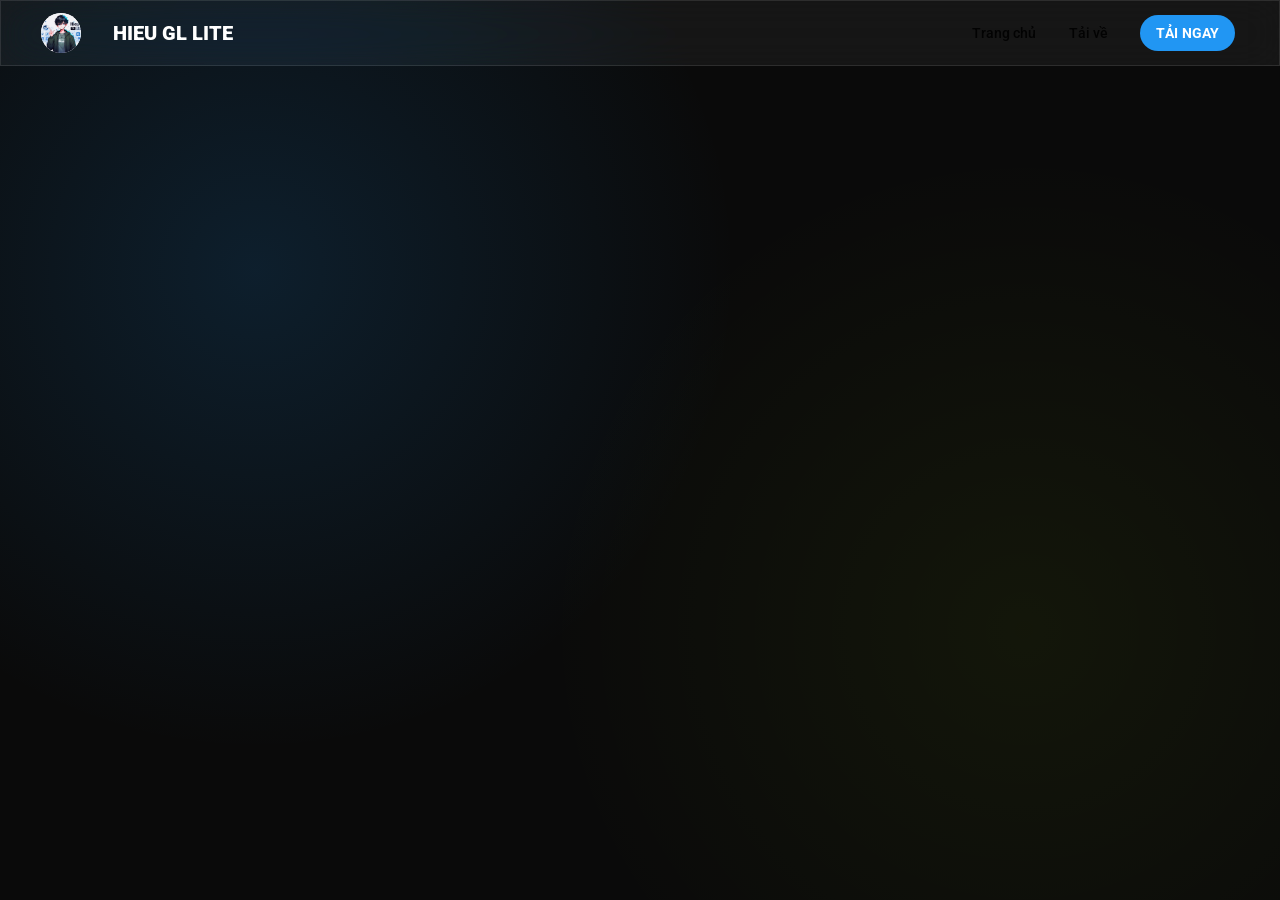
==== index.html @ 12e53d71 "1" ====
<!DOCTYPE html>
<html lang="en">
  <head>
    <link rel="preload" as="font" type="font/ttf" href="/assets/materialdesignicons-webfont-B7mPwVP_.ttf" crossorigin="anonymous">
    <link rel="preload" as="font" type="font/eot" href="/assets/materialdesignicons-webfont-CSr8KVlo.eot" crossorigin="anonymous">
    <link rel="preload" as="font" type="font/woff2" href="/assets/materialdesignicons-webfont-Dp5v-WZN.woff2" crossorigin="anonymous">
    <link rel="preload" as="font" type="font/woff" href="/assets/materialdesignicons-webfont-PXm3-2wK.woff" crossorigin="anonymous">
    <link rel="preload" as="font" type="font/woff2" href="/assets/roboto-cyrillic-100-italic-CNP2SmvR.woff2" crossorigin="anonymous">
    <link rel="preload" as="font" type="font/woff" href="/assets/roboto-cyrillic-100-italic-GfU4zM_J.woff" crossorigin="anonymous">
    <link rel="preload" as="font" type="font/woff2" href="/assets/roboto-cyrillic-100-normal-D_oR061d.woff2" crossorigin="anonymous">
    <link rel="preload" as="font" type="font/woff" href="/assets/roboto-cyrillic-100-normal-w5umKD67.woff" crossorigin="anonymous">
    <link rel="preload" as="font" type="font/woff2" href="/assets/roboto-cyrillic-300-italic-Bbg0zipm.woff2" crossorigin="anonymous">
    <link rel="preload" as="font" type="font/woff" href="/assets/roboto-cyrillic-300-italic-BfviqnaP.woff" crossorigin="anonymous">
    <link rel="preload" as="font" type="font/woff" href="/assets/roboto-cyrillic-300-normal-DEFNdjk5.woff" crossorigin="anonymous">
    <link rel="preload" as="font" type="font/woff2" href="/assets/roboto-cyrillic-300-normal-DzUz0kzv.woff2" crossorigin="anonymous">
    <link rel="preload" as="font" type="font/woff" href="/assets/roboto-cyrillic-400-italic-BSQCxleC.woff" crossorigin="anonymous">
    <link rel="preload" as="font" type="font/woff2" href="/assets/roboto-cyrillic-400-italic-CqC_ywG3.woff2" crossorigin="anonymous">
    <link rel="preload" as="font" type="font/woff" href="/assets/roboto-cyrillic-400-normal-Bjg-1-sg.woff" crossorigin="anonymous">
    <link rel="preload" as="font" type="font/woff2" href="/assets/roboto-cyrillic-400-normal-CBPI_iaY.woff2" crossorigin="anonymous">
    <link rel="preload" as="font" type="font/woff2" href="/assets/roboto-cyrillic-500-italic-CFOZTHyM.woff2" crossorigin="anonymous">
    <link rel="preload" as="font" type="font/woff" href="/assets/roboto-cyrillic-500-italic-UnqpRRY_.woff" crossorigin="anonymous">
    <link rel="preload" as="font" type="font/woff" href="/assets/roboto-cyrillic-500-normal-CBKMylY4.woff" crossorigin="anonymous">
    <link rel="preload" as="font" type="font/woff2" href="/assets/roboto-cyrillic-500-normal-CLao9AfR.woff2" crossorigin="anonymous">
    <link rel="preload" as="font" type="font/woff2" href="/assets/roboto-cyrillic-700-italic-DhNJyfCT.woff2" crossorigin="anonymous">
    <link rel="preload" as="font" type="font/woff" href="/assets/roboto-cyrillic-700-italic-K45OuYTL.woff" crossorigin="anonymous">
    <link rel="preload" as="font" type="font/woff2" href="/assets/roboto-cyrillic-700-normal-C2o7G-SM.woff2" crossorigin="anonymous">
    <link rel="preload" as="font" type="font/woff" href="/assets/roboto-cyrillic-700-normal-DhZFXDSN.woff" crossorigin="anonymous">
    <link rel="preload" as="font" type="font/woff2" href="/assets/roboto-cyrillic-900-italic-CW7hKEUp.woff2" crossorigin="anonymous">
    <link rel="preload" as="font" type="font/woff" href="/assets/roboto-cyrillic-900-italic-Dw8LBt_T.woff" crossorigin="anonymous">
    <link rel="preload" as="font" type="font/woff" href="/assets/roboto-cyrillic-900-normal-B-XH5ueX.woff" crossorigin="anonymous">
    <link rel="preload" as="font" type="font/woff2" href="/assets/roboto-cyrillic-900-normal-BVOxCBIE.woff2" crossorigin="anonymous">
    <link rel="preload" as="font" type="font/woff" href="/assets/roboto-cyrillic-ext-100-italic-CHVV4rI0.woff" crossorigin="anonymous">
    <link rel="preload" as="font" type="font/woff2" href="/assets/roboto-cyrillic-ext-100-italic-Drj7gMwC.woff2" crossorigin="anonymous">
    <link rel="preload" as="font" type="font/woff" href="/assets/roboto-cyrillic-ext-100-normal-mbO7vZh1.woff" crossorigin="anonymous">
    <link rel="preload" as="font" type="font/woff2" href="/assets/roboto-cyrillic-ext-100-normal-uxSc4Dbo.woff2" crossorigin="anonymous">
    <link rel="preload" as="font" type="font/woff2" href="/assets/roboto-cyrillic-ext-300-italic-D2iEI_X7.woff2" crossorigin="anonymous">
    <link rel="preload" as="font" type="font/woff" href="/assets/roboto-cyrillic-ext-300-italic-OnrzXwVD.woff" crossorigin="anonymous">
    <link rel="preload" as="font" type="font/woff" href="/assets/roboto-cyrillic-ext-300-normal-D7ank4TF.woff" crossorigin="anonymous">
    <link rel="preload" as="font" type="font/woff2" href="/assets/roboto-cyrillic-ext-300-normal-DIxttMbC.woff2" crossorigin="anonymous">
    <link rel="preload" as="font" type="font/woff2" href="/assets/roboto-cyrillic-ext-400-italic-4ESj9BbU.woff2" crossorigin="anonymous">
    <link rel="preload" as="font" type="font/woff" href="/assets/roboto-cyrillic-ext-400-italic-MZ-G6OiW.woff" crossorigin="anonymous">
    <link rel="preload" as="font" type="font/woff" href="/assets/roboto-cyrillic-ext-400-normal-CaK1767H.woff" crossorigin="anonymous">
    <link rel="preload" as="font" type="font/woff2" href="/assets/roboto-cyrillic-ext-400-normal-qHufge6k.woff2" crossorigin="anonymous">
    <link rel="preload" as="font" type="font/woff2" href="/assets/roboto-cyrillic-ext-500-italic-C-yqETei.woff2" crossorigin="anonymous">
    <link rel="preload" as="font" type="font/woff" href="/assets/roboto-cyrillic-ext-500-italic-ExZ7-vA1.woff" crossorigin="anonymous">
    <link rel="preload" as="font" type="font/woff2" href="/assets/roboto-cyrillic-ext-500-normal-BWC_xYeb.woff2" crossorigin="anonymous">
    <link rel="preload" as="font" type="font/woff" href="/assets/roboto-cyrillic-ext-500-normal-DqF2hftb.woff" crossorigin="anonymous">
    <link rel="preload" as="font" type="font/woff2" href="/assets/roboto-cyrillic-ext-700-italic-BPGsVrTY.woff2" crossorigin="anonymous">
    <link rel="preload" as="font" type="font/woff" href="/assets/roboto-cyrillic-ext-700-italic-DEF-7i1Y.woff" crossorigin="anonymous">
    <link rel="preload" as="font" type="font/woff" href="/assets/roboto-cyrillic-ext-700-normal-CI7FH63F.woff" crossorigin="anonymous">
    <link rel="preload" as="font" type="font/woff2" href="/assets/roboto-cyrillic-ext-700-normal-DmFxo5wj.woff2" crossorigin="anonymous">
    <link rel="preload" as="font" type="font/woff" href="/assets/roboto-cyrillic-ext-900-italic-CSUk7NP9.woff" crossorigin="anonymous">
    <link rel="preload" as="font" type="font/woff2" href="/assets/roboto-cyrillic-ext-900-italic-acKlpJv6.woff2" crossorigin="anonymous">
    <link rel="preload" as="font" type="font/woff" href="/assets/roboto-cyrillic-ext-900-normal-Dy18Zgm9.woff" crossorigin="anonymous">
    <link rel="preload" as="font" type="font/woff2" href="/assets/roboto-cyrillic-ext-900-normal-IZ2B0aiV.woff2" crossorigin="anonymous">
    <link rel="preload" as="font" type="font/woff2" href="/assets/roboto-greek-100-italic-BByoHCxw.woff2" crossorigin="anonymous">
    <link rel="preload" as="font" type="font/woff" href="/assets/roboto-greek-100-italic-Cy3jdfDA.woff" crossorigin="anonymous">
    <link rel="preload" as="font" type="font/woff2" href="/assets/roboto-greek-100-normal-DgpMWfbq.woff2" crossorigin="anonymous">
    <link rel="preload" as="font" type="font/woff" href="/assets/roboto-greek-100-normal-ZuTz319d.woff" crossorigin="anonymous">
    <link rel="preload" as="font" type="font/woff" href="/assets/roboto-greek-300-italic-BlmQgaZh.woff" crossorigin="anonymous">
    <link rel="preload" as="font" type="font/woff2" href="/assets/roboto-greek-300-italic-CznjWsFz.woff2" crossorigin="anonymous">
    <link rel="preload" as="font" type="font/woff" href="/assets/roboto-greek-300-normal-C_Dgaih9.woff" crossorigin="anonymous">
    <link rel="preload" as="font" type="font/woff2" href="/assets/roboto-greek-300-normal-DJEM9B4Z.woff2" crossorigin="anonymous">
    <link rel="preload" as="font" type="font/woff" href="/assets/roboto-greek-400-italic-BUWCAFe1.woff" crossorigin="anonymous">
    <link rel="preload" as="font" type="font/woff2" href="/assets/roboto-greek-400-italic-DnTUMkdF.woff2" crossorigin="anonymous">
    <link rel="preload" as="font" type="font/woff" href="/assets/roboto-greek-400-normal-Bb5mj_fZ.woff" crossorigin="anonymous">
    <link rel="preload" as="font" type="font/woff2" href="/assets/roboto-greek-400-normal-ai2Z1K3C.woff2" crossorigin="anonymous">
    <link rel="preload" as="font" type="font/woff2" href="/assets/roboto-greek-500-italic-Dqz20l7v.woff2" crossorigin="anonymous">
    <link rel="preload" as="font" type="font/woff" href="/assets/roboto-greek-500-italic-xdwGU0k_.woff" crossorigin="anonymous">
    <link rel="preload" as="font" type="font/woff2" href="/assets/roboto-greek-500-normal-C9AnhcmC.woff2" crossorigin="anonymous">
    <link rel="preload" as="font" type="font/woff" href="/assets/roboto-greek-500-normal-oCqhoyfc.woff" crossorigin="anonymous">
    <link rel="preload" as="font" type="font/woff2" href="/assets/roboto-greek-700-italic-DawR0hnC.woff2" crossorigin="anonymous">
    <link rel="preload" as="font" type="font/woff" href="/assets/roboto-greek-700-italic-P6YHZuSy.woff" crossorigin="anonymous">
    <link rel="preload" as="font" type="font/woff2" href="/assets/roboto-greek-700-normal-0aHWxGLu.woff2" crossorigin="anonymous">
    <link rel="preload" as="font" type="font/woff" href="/assets/roboto-greek-700-normal-DjRqqLBV.woff" crossorigin="anonymous">
    <link rel="preload" as="font" type="font/woff" href="/assets/roboto-greek-900-italic-B7xCHAj9.woff" crossorigin="anonymous">
    <link rel="preload" as="font" type="font/woff2" href="/assets/roboto-greek-900-italic-DvS3zuic.woff2" crossorigin="anonymous">
    <link rel="preload" as="font" type="font/woff2" href="/assets/roboto-greek-900-normal-B5AAzeOC.woff2" crossorigin="anonymous">
    <link rel="preload" as="font" type="font/woff" href="/assets/roboto-greek-900-normal-DWdVoZCP.woff" crossorigin="anonymous">
    <link rel="preload" as="font" type="font/woff2" href="/assets/roboto-latin-100-italic-CMH2tK0H.woff2" crossorigin="anonymous">
    <link rel="preload" as="font" type="font/woff" href="/assets/roboto-latin-100-italic-DZWoXrp_.woff" crossorigin="anonymous">
    <link rel="preload" as="font" type="font/woff" href="/assets/roboto-latin-100-normal-CGMktwvD.woff" crossorigin="anonymous">
    <link rel="preload" as="font" type="font/woff2" href="/assets/roboto-latin-100-normal-vTzS_GaG.woff2" crossorigin="anonymous">
    <link rel="preload" as="font" type="font/woff" href="/assets/roboto-latin-300-italic-B5i8yzYq.woff" crossorigin="anonymous">
    <link rel="preload" as="font" type="font/woff2" href="/assets/roboto-latin-300-italic-zCpkrxSM.woff2" crossorigin="anonymous">
    <link rel="preload" as="font" type="font/woff" href="/assets/roboto-latin-300-normal-BARJ-h6h.woff" crossorigin="anonymous">
    <link rel="preload" as="font" type="font/woff2" href="/assets/roboto-latin-300-normal-CCzlftfr.woff2" crossorigin="anonymous">
    <link rel="preload" as="font" type="font/woff" href="/assets/roboto-latin-400-italic-C2a9rKC1.woff" crossorigin="anonymous">
    <link rel="preload" as="font" type="font/woff2" href="/assets/roboto-latin-400-italic-CSuqwwKr.woff2" crossorigin="anonymous">
    <link rel="preload" as="font" type="font/woff2" href="/assets/roboto-latin-400-normal-BqEyEoaF.woff2" crossorigin="anonymous">
    <link rel="preload" as="font" type="font/woff" href="/assets/roboto-latin-400-normal-DyYNIH4P.woff" crossorigin="anonymous">
    <link rel="preload" as="font" type="font/woff" href="/assets/roboto-latin-500-italic-Bzx6Emny.woff" crossorigin="anonymous">
    <link rel="preload" as="font" type="font/woff2" href="/assets/roboto-latin-500-italic-DOe3GFcv.woff2" crossorigin="anonymous">
    <link rel="preload" as="font" type="font/woff2" href="/assets/roboto-latin-500-normal-7RbcRiD8.woff2" crossorigin="anonymous">
    <link rel="preload" as="font" type="font/woff" href="/assets/roboto-latin-500-normal-DQZyH_nt.woff" crossorigin="anonymous">
    <link rel="preload" as="font" type="font/woff" href="/assets/roboto-latin-700-italic-CC4lh_E9.woff" crossorigin="anonymous">
    <link rel="preload" as="font" type="font/woff2" href="/assets/roboto-latin-700-italic-Cb9agdGy.woff2" crossorigin="anonymous">
    <link rel="preload" as="font" type="font/woff2" href="/assets/roboto-latin-700-normal-BZpUvMxY.woff2" crossorigin="anonymous">
    <link rel="preload" as="font" type="font/woff" href="/assets/roboto-latin-700-normal-DLgJJpmK.woff" crossorigin="anonymous">
    <link rel="preload" as="font" type="font/woff2" href="/assets/roboto-latin-900-italic-BENCS7Df.woff2" crossorigin="anonymous">
    <link rel="preload" as="font" type="font/woff" href="/assets/roboto-latin-900-italic-DNjw4RGV.woff" crossorigin="anonymous">
    <link rel="preload" as="font" type="font/woff" href="/assets/roboto-latin-900-normal-F72S18P8.woff" crossorigin="anonymous">
    <link rel="preload" as="font" type="font/woff2" href="/assets/roboto-latin-900-normal-lk0O8k6m.woff2" crossorigin="anonymous">
    <link rel="preload" as="font" type="font/woff" href="/assets/roboto-latin-ext-100-italic-BzoOrAFP.woff" crossorigin="anonymous">
    <link rel="preload" as="font" type="font/woff2" href="/assets/roboto-latin-ext-100-italic-CprbSwJf.woff2" crossorigin="anonymous">
    <link rel="preload" as="font" type="font/woff2" href="/assets/roboto-latin-ext-100-normal-Bue4UH9m.woff2" crossorigin="anonymous">
    <link rel="preload" as="font" type="font/woff" href="/assets/roboto-latin-ext-100-normal-CRE1JcN2.woff" crossorigin="anonymous">
    <link rel="preload" as="font" type="font/woff" href="/assets/roboto-latin-ext-300-italic-BaJRnD9g.woff" crossorigin="anonymous">
    <link rel="preload" as="font" type="font/woff2" href="/assets/roboto-latin-ext-300-italic-Bavh33sq.woff2" crossorigin="anonymous">
    <link rel="preload" as="font" type="font/woff2" href="/assets/roboto-latin-ext-300-normal-B90pq-BC.woff2" crossorigin="anonymous">
    <link rel="preload" as="font" type="font/woff" href="/assets/roboto-latin-ext-300-normal-CTCCHkZF.woff" crossorigin="anonymous">
    <link rel="preload" as="font" type="font/woff2" href="/assets/roboto-latin-ext-400-italic-BilqUbDw.woff2" crossorigin="anonymous">
    <link rel="preload" as="font" type="font/woff" href="/assets/roboto-latin-ext-400-italic-g8iNtijM.woff" crossorigin="anonymous">
    <link rel="preload" as="font" type="font/woff2" href="/assets/roboto-latin-ext-400-normal-C3tdtHj3.woff2" crossorigin="anonymous">
    <link rel="preload" as="font" type="font/woff" href="/assets/roboto-latin-ext-400-normal-scX0fKtV.woff" crossorigin="anonymous">
    <link rel="preload" as="font" type="font/woff2" href="/assets/roboto-latin-ext-500-italic-B5teBpxj.woff2" crossorigin="anonymous">
    <link rel="preload" as="font" type="font/woff" href="/assets/roboto-latin-ext-500-italic-BlZHPPdA.woff" crossorigin="anonymous">
    <link rel="preload" as="font" type="font/woff" href="/assets/roboto-latin-ext-500-normal-Cyc0AKLz.woff" crossorigin="anonymous">
    <link rel="preload" as="font" type="font/woff2" href="/assets/roboto-latin-ext-500-normal-pMCM9Ixg.woff2" crossorigin="anonymous">
    <link rel="preload" as="font" type="font/woff" href="/assets/roboto-latin-ext-700-italic-C8tIie4u.woff" crossorigin="anonymous">
    <link rel="preload" as="font" type="font/woff2" href="/assets/roboto-latin-ext-700-italic-CBdFfgzf.woff2" crossorigin="anonymous">
    <link rel="preload" as="font" type="font/woff" href="/assets/roboto-latin-ext-700-normal-BUhwtWwy.woff" crossorigin="anonymous">
    <link rel="preload" as="font" type="font/woff2" href="/assets/roboto-latin-ext-700-normal-DSBUz0N1.woff2" crossorigin="anonymous">
    <link rel="preload" as="font" type="font/woff" href="/assets/roboto-latin-ext-900-italic-CFogYjYt.woff" crossorigin="anonymous">
    <link rel="preload" as="font" type="font/woff2" href="/assets/roboto-latin-ext-900-italic-CgK4zYaI.woff2" crossorigin="anonymous">
    <link rel="preload" as="font" type="font/woff2" href="/assets/roboto-latin-ext-900-normal-Bg1HnWxG.woff2" crossorigin="anonymous">
    <link rel="preload" as="font" type="font/woff" href="/assets/roboto-latin-ext-900-normal-CUx1IrMY.woff" crossorigin="anonymous">
    <link rel="preload" as="font" type="font/woff" href="/assets/roboto-math-100-italic-B4vNMY8j.woff" crossorigin="anonymous">
    <link rel="preload" as="font" type="font/woff2" href="/assets/roboto-math-100-italic-C4gy5Bp3.woff2" crossorigin="anonymous">
    <link rel="preload" as="font" type="font/woff2" href="/assets/roboto-math-100-normal-3u4f34A3.woff2" crossorigin="anonymous">
    <link rel="preload" as="font" type="font/woff" href="/assets/roboto-math-100-normal-DzbsQ8e_.woff" crossorigin="anonymous">
    <link rel="preload" as="font" type="font/woff" href="/assets/roboto-math-300-italic-CIRUIJB7.woff" crossorigin="anonymous">
    <link rel="preload" as="font" type="font/woff2" href="/assets/roboto-math-300-italic-XxAa5nOs.woff2" crossorigin="anonymous">
    <link rel="preload" as="font" type="font/woff2" href="/assets/roboto-math-300-normal-5dF_7mZP.woff2" crossorigin="anonymous">
    <link rel="preload" as="font" type="font/woff" href="/assets/roboto-math-300-normal-Ds0YpBw2.woff" crossorigin="anonymous">
    <link rel="preload" as="font" type="font/woff2" href="/assets/roboto-math-400-italic-BpybG2ZH.woff2" crossorigin="anonymous">
    <link rel="preload" as="font" type="font/woff" href="/assets/roboto-math-400-italic-CXOsqNh0.woff" crossorigin="anonymous">
    <link rel="preload" as="font" type="font/woff2" href="/assets/roboto-math-400-normal-BEFej5gc.woff2" crossorigin="anonymous">
    <link rel="preload" as="font" type="font/woff" href="/assets/roboto-math-400-normal-C9RxBKAh.woff" crossorigin="anonymous">
    <link rel="preload" as="font" type="font/woff2" href="/assets/roboto-math-500-italic-BaDHGWdF.woff2" crossorigin="anonymous">
    <link rel="preload" as="font" type="font/woff" href="/assets/roboto-math-500-italic-Dr-Gj3Mh.woff" crossorigin="anonymous">
    <link rel="preload" as="font" type="font/woff" href="/assets/roboto-math-500-normal-C-7mKPO3.woff" crossorigin="anonymous">
    <link rel="preload" as="font" type="font/woff2" href="/assets/roboto-math-500-normal-C4NU9gLX.woff2" crossorigin="anonymous">
    <link rel="preload" as="font" type="font/woff" href="/assets/roboto-math-700-italic-B5uBDPR4.woff" crossorigin="anonymous">
    <link rel="preload" as="font" type="font/woff2" href="/assets/roboto-math-700-italic-BTlAqkAP.woff2" crossorigin="anonymous">
    <link rel="preload" as="font" type="font/woff2" href="/assets/roboto-math-700-normal-B8YqGHVc.woff2" crossorigin="anonymous">
    <link rel="preload" as="font" type="font/woff" href="/assets/roboto-math-700-normal-DVoD5t2k.woff" crossorigin="anonymous">
    <link rel="preload" as="font" type="font/woff" href="/assets/roboto-math-900-italic-B-PPazk1.woff" crossorigin="anonymous">
    <link rel="preload" as="font" type="font/woff2" href="/assets/roboto-math-900-italic-D-7BUet6.woff2" crossorigin="anonymous">
    <link rel="preload" as="font" type="font/woff2" href="/assets/roboto-math-900-normal-DQ66ivDi.woff2" crossorigin="anonymous">
    <link rel="preload" as="font" type="font/woff" href="/assets/roboto-math-900-normal-Dmeiz_CW.woff" crossorigin="anonymous">
    <link rel="preload" as="font" type="font/woff" href="/assets/roboto-symbols-100-italic-DSe_C1Iy.woff" crossorigin="anonymous">
    <link rel="preload" as="font" type="font/woff2" href="/assets/roboto-symbols-100-italic-DkwGdnY5.woff2" crossorigin="anonymous">
    <link rel="preload" as="font" type="font/woff2" href="/assets/roboto-symbols-100-normal-CjKjWFkd.woff2" crossorigin="anonymous">
    <link rel="preload" as="font" type="font/woff" href="/assets/roboto-symbols-100-normal-CqmTeVyX.woff" crossorigin="anonymous">
    <link rel="preload" as="font" type="font/woff2" href="/assets/roboto-symbols-300-italic-BfpS6Q35.woff2" crossorigin="anonymous">
    <link rel="preload" as="font" type="font/woff" href="/assets/roboto-symbols-300-italic-Dm46KJRd.woff" crossorigin="anonymous">
    <link rel="preload" as="font" type="font/woff" href="/assets/roboto-symbols-300-normal-BCnjhQd_.woff" crossorigin="anonymous">
    <link rel="preload" as="font" type="font/woff2" href="/assets/roboto-symbols-300-normal-DDU7avhj.woff2" crossorigin="anonymous">
    <link rel="preload" as="font" type="font/woff" href="/assets/roboto-symbols-400-italic-CQIwDYNA.woff" crossorigin="anonymous">
    <link rel="preload" as="font" type="font/woff2" href="/assets/roboto-symbols-400-italic-DJOHuWBY.woff2" crossorigin="anonymous">
    <link rel="preload" as="font" type="font/woff2" href="/assets/roboto-symbols-400-normal-CB1Ce4Gk.woff2" crossorigin="anonymous">
    <link rel="preload" as="font" type="font/woff" href="/assets/roboto-symbols-400-normal-DLYbZahX.woff" crossorigin="anonymous">
    <link rel="preload" as="font" type="font/woff2" href="/assets/roboto-symbols-500-italic-BiGHMB5Q.woff2" crossorigin="anonymous">
    <link rel="preload" as="font" type="font/woff" href="/assets/roboto-symbols-500-italic-Dz3aAlfh.woff" crossorigin="anonymous">
    <link rel="preload" as="font" type="font/woff2" href="/assets/roboto-symbols-500-normal-B_CZKVJS.woff2" crossorigin="anonymous">
    <link rel="preload" as="font" type="font/woff" href="/assets/roboto-symbols-500-normal-F7c8nfcH.woff" crossorigin="anonymous">
    <link rel="preload" as="font" type="font/woff2" href="/assets/roboto-symbols-700-italic-Bj79QYOr.woff2" crossorigin="anonymous">
    <link rel="preload" as="font" type="font/woff" href="/assets/roboto-symbols-700-italic-Dm-8FOP3.woff" crossorigin="anonymous">
    <link rel="preload" as="font" type="font/woff2" href="/assets/roboto-symbols-700-normal-BiFDindJ.woff2" crossorigin="anonymous">
    <link rel="preload" as="font" type="font/woff" href="/assets/roboto-symbols-700-normal-BoS6HWkc.woff" crossorigin="anonymous">
    <link rel="preload" as="font" type="font/woff" href="/assets/roboto-symbols-900-italic-BZDs0BY5.woff" crossorigin="anonymous">
    <link rel="preload" as="font" type="font/woff2" href="/assets/roboto-symbols-900-italic-QOKtSfbw.woff2" crossorigin="anonymous">
    <link rel="preload" as="font" type="font/woff2" href="/assets/roboto-symbols-900-normal-1vlkxR2C.woff2" crossorigin="anonymous">
    <link rel="preload" as="font" type="font/woff" href="/assets/roboto-symbols-900-normal-9XmQV1ku.woff" crossorigin="anonymous">
    <link rel="preload" as="font" type="font/woff2" href="/assets/roboto-vietnamese-100-italic-BnSYtt9K.woff2" crossorigin="anonymous">
    <link rel="preload" as="font" type="font/woff" href="/assets/roboto-vietnamese-100-italic-Hu6kAu-e.woff" crossorigin="anonymous">
    <link rel="preload" as="font" type="font/woff" href="/assets/roboto-vietnamese-100-normal-Cc5a3-TP.woff" crossorigin="anonymous">
    <link rel="preload" as="font" type="font/woff2" href="/assets/roboto-vietnamese-100-normal-KgOkQYnu.woff2" crossorigin="anonymous">
    <link rel="preload" as="font" type="font/woff" href="/assets/roboto-vietnamese-300-italic-B9qvi8_k.woff" crossorigin="anonymous">
    <link rel="preload" as="font" type="font/woff2" href="/assets/roboto-vietnamese-300-italic-CtUKlc4H.woff2" crossorigin="anonymous">
    <link rel="preload" as="font" type="font/woff2" href="/assets/roboto-vietnamese-300-normal-BPvXm_f1.woff2" crossorigin="anonymous">
    <link rel="preload" as="font" type="font/woff" href="/assets/roboto-vietnamese-300-normal-INUupD3o.woff" crossorigin="anonymous">
    <link rel="preload" as="font" type="font/woff2" href="/assets/roboto-vietnamese-400-italic-C41J4i52.woff2" crossorigin="anonymous">
    <link rel="preload" as="font" type="font/woff" href="/assets/roboto-vietnamese-400-italic-RF0eew8q.woff" crossorigin="anonymous">
    <link rel="preload" as="font" type="font/woff2" href="/assets/roboto-vietnamese-400-normal-D2PTxGxD.woff2" crossorigin="anonymous">
    <link rel="preload" as="font" type="font/woff" href="/assets/roboto-vietnamese-400-normal-DnpnVwnf.woff" crossorigin="anonymous">
    <link rel="preload" as="font" type="font/woff2" href="/assets/roboto-vietnamese-500-italic-BddoBFd0.woff2" crossorigin="anonymous">
    <link rel="preload" as="font" type="font/woff" href="/assets/roboto-vietnamese-500-italic-CmEfQ1B1.woff" crossorigin="anonymous">
    <link rel="preload" as="font" type="font/woff2" href="/assets/roboto-vietnamese-500-normal-B3ncpOoB.woff2" crossorigin="anonymous">
    <link rel="preload" as="font" type="font/woff" href="/assets/roboto-vietnamese-500-normal-D380IkQ8.woff" crossorigin="anonymous">
    <link rel="preload" as="font" type="font/woff" href="/assets/roboto-vietnamese-700-italic-By4b4cXv.woff" crossorigin="anonymous">
    <link rel="preload" as="font" type="font/woff2" href="/assets/roboto-vietnamese-700-italic-CVc74C74.woff2" crossorigin="anonymous">
    <link rel="preload" as="font" type="font/woff2" href="/assets/roboto-vietnamese-700-normal-BEVeWqJt.woff2" crossorigin="anonymous">
    <link rel="preload" as="font" type="font/woff" href="/assets/roboto-vietnamese-700-normal-DsFyXAL4.woff" crossorigin="anonymous">
    <link rel="preload" as="font" type="font/woff" href="/assets/roboto-vietnamese-900-italic-D0nMCc5h.woff" crossorigin="anonymous">
    <link rel="preload" as="font" type="font/woff2" href="/assets/roboto-vietnamese-900-italic-hVMOC7we.woff2" crossorigin="anonymous">
    <link rel="preload" as="font" type="font/woff" href="/assets/roboto-vietnamese-900-normal-C48YQOjq.woff" crossorigin="anonymous">
    <link rel="preload" as="font" type="font/woff2" href="/assets/roboto-vietnamese-900-normal-D-H2ldSl.woff2" crossorigin="anonymous">

    <meta charset="UTF-8">
    <link rel="icon" href="/favicon.ico">
    <meta name="viewport" content="width=device-width, initial-scale=1.0">
    <title>Welcome to Vuetify 4</title>
    <script type="module" crossorigin src="/assets/index-BGw3coew.js"></script>
    <link rel="modulepreload" crossorigin href="/assets/@vue-DkTGRfHF.js">
    <link rel="modulepreload" crossorigin href="/assets/vue-router-CgX5sbN3.js">
    <link rel="modulepreload" crossorigin href="/assets/vuetify-DmofytPZ.js">
    <link rel="stylesheet" crossorigin href="/assets/vuetify-y1gGaFJm.css">
    <link rel="stylesheet" crossorigin href="/assets/index-C-7-eJ5a.css">
    <link rel="stylesheet" crossorigin href="/assets/@mdi-BZHkQliH.css">
  </head>
  <body>
    <div id="app"></div>
    <script async src="https://pagead2.googlesyndication.com/pagead/js/adsbygoogle.js?client=ca-pub-4605376087231246"
     crossorigin="anonymous"></script>
  </body>
</html>
---- assets/vuetify-y1gGaFJm.css ----
@layer vuetify-components{.v-application{background:rgb(var(--v-theme-background));color:color-mix(in srgb, rgb(var(--v-theme-on-background)) calc(var(--v-high-emphasis-opacity) * 100%), transparent);display:flex}.v-application__wrap{backface-visibility:hidden;flex-direction:column;flex:auto;max-width:100%;min-height:100dvh;display:flex;position:relative}.v-app-bar{display:flex}.v-app-bar.v-toolbar{background:rgb(var(--v-theme-surface));color:color-mix(in srgb, rgb(var(--v-theme-on-surface)) calc(var(--v-high-emphasis-opacity) * 100%), transparent)}.v-app-bar.v-toolbar:not(.v-toolbar--flat){box-shadow:0px 1px 2px 0px rgba(var(--v-shadow-color), var(--v-shadow-key-opacity,.3)), 0px 2px 6px 2px rgba(var(--v-shadow-color), var(--v-shadow-ambient-opacity,.15));--v-elevation-overlay:color-mix(in srgb, var(--v-elevation-overlay-color) 4%, transparent)}.v-app-bar:not(.v-toolbar--absolute){padding-inline-end:var(--v-scrollbar-offset)}.v-toolbar{flex-direction:column;flex:none;justify-content:space-between;align-items:flex-start;width:100%;max-width:100%;transition:height .2s cubic-bezier(.4,0,.2,1),width .2s cubic-bezier(.4,0,.2,1),transform .2s cubic-bezier(.4,0,.2,1),max-width .2s cubic-bezier(.4,0,.2,1),left .2s cubic-bezier(.4,0,.2,1),right .2s cubic-bezier(.4,0,.2,1),top .2s cubic-bezier(.4,0,.2,1),bottom .2s cubic-bezier(.4,0,.2,1),box-shadow .2s cubic-bezier(.4,0,.2,1);display:flex;position:relative}@media (prefers-reduced-motion:reduce){.v-toolbar{transition-property:box-shadow}}.v-toolbar{border-color:rgba(var(--v-border-color), var(--v-border-opacity));border-style:solid;border-width:0}.v-toolbar--border{box-shadow:none;border-width:thin}.v-toolbar{box-shadow:0px 0px 0px 0px rgba(var(--v-shadow-color), var(--v-shadow-key-opacity,.3)), 0px 0px 0px 0px rgba(var(--v-shadow-color), var(--v-shadow-ambient-opacity,.15));--v-elevation-overlay:color-mix(in srgb, var(--v-elevation-overlay-color) 0%, transparent);background:rgb(var(--v-theme-surface-light));color:color-mix(in srgb, rgb(var(--v-theme-on-surface-light)) calc(var(--v-high-emphasis-opacity) * 100%), transparent);border-radius:0}.v-toolbar--absolute{position:absolute}.v-toolbar--collapse{max-width:112px;overflow:hidden}.v-toolbar--collapse-end{margin-inline-start:auto}.v-toolbar--collapse.v-toolbar--collapse-start{border-end-end-radius:24px}.v-toolbar--collapse.v-toolbar--collapse-end{border-end-start-radius:24px}.v-toolbar--collapse .v-toolbar-title{display:none}.v-toolbar--flat{box-shadow:0px 0px 0px 0px rgba(var(--v-shadow-color), var(--v-shadow-key-opacity,.3)), 0px 0px 0px 0px rgba(var(--v-shadow-color), var(--v-shadow-ambient-opacity,.15));--v-elevation-overlay:color-mix(in srgb, var(--v-elevation-overlay-color) 0%, transparent)}.v-toolbar--floating{width:auto;display:inline-flex}.v-toolbar--rounded{border-radius:4px}.v-toolbar__content,.v-toolbar__extension{flex:none;align-items:center;width:100%;transition:inherit;display:flex;position:relative}.v-toolbar__content{overflow:hidden}.v-toolbar__content>.v-btn:first-child{margin-inline-start:4px}.v-toolbar__content>.v-btn:last-child{margin-inline-end:4px}.v-toolbar__content>.v-toolbar-title{margin-inline-start:20px}.v-toolbar--density-prominent .v-toolbar__content{align-items:flex-start}.v-toolbar__image{opacity:var(--v-toolbar-image-opacity,1);width:100%;height:100%;transition-property:opacity;display:flex;position:absolute;top:0;left:0}.v-toolbar__prepend,.v-toolbar__append{align-self:stretch;align-items:center;display:flex}.v-toolbar__prepend{margin-inline:4px auto}.v-toolbar__append{margin-inline:auto 4px}.v-toolbar-title{letter-spacing:0;text-transform:none;flex:1;min-width:0;font-size:1.25rem;font-weight:400;line-height:1.75rem}.v-toolbar--density-prominent .v-toolbar-title{letter-spacing:0;text-transform:none;align-self:flex-end;padding-bottom:6px;font-size:1.5rem;font-weight:400;line-height:2.25rem}.v-toolbar-title__placeholder{text-overflow:ellipsis;white-space:nowrap;overflow:hidden}.v-toolbar-items{height:inherit;align-self:stretch;display:flex}.v-toolbar-items>.v-btn{border-radius:0}.v-img{--v-theme-overlay-multiplier:3;z-index:0}.v-img.v-img--absolute{z-index:-1;width:100%;height:100%;position:absolute;top:0;left:0;overflow:hidden}.v-img.v-img--fit-content{max-width:fit-content}.v-img.v-img--fit-content>.v-img__img{position:relative}.v-img.v-img--fit-content>.v-responsive__sizer{display:none}.v-img--booting .v-responsive__sizer{transition:none}.v-img--rounded{border-radius:4px}.v-img__img,.v-img__picture,.v-img__gradient,.v-img__placeholder,.v-img__error{z-index:-1;width:100%;height:100%;position:absolute;top:0;left:0}.v-img__img--preload{filter:blur(4px)}.v-img__img--contain{object-fit:contain}.v-img__img--cover{object-fit:cover}.v-img__gradient{background-repeat:no-repeat}.v-responsive{flex:1 0 auto;max-width:100%;max-height:100%;display:flex;position:relative;overflow:hidden}.v-responsive--inline{flex:none;display:inline-flex}.v-responsive__content{flex:1 0 0;max-width:100%}.v-responsive__sizer~.v-responsive__content{margin-inline-start:-100%}.v-responsive__sizer{pointer-events:none;flex:1 0 0;transition:padding-bottom .2s cubic-bezier(.4,0,.2,1)}.v-btn{letter-spacing:.00714286em;text-indent:.00714286em;text-transform:none;-webkit-user-select:none;user-select:none;vertical-align:middle;border-radius:4px;outline:none;flex-direction:row;flex-shrink:0;justify-content:center;align-items:center;max-width:100%;font-weight:500;line-height:normal;text-decoration:none;transition-property:box-shadow,transform,opacity,background;transition-duration:.28s;transition-timing-function:cubic-bezier(.4,0,.2,1);display:inline-flex;position:relative}.v-locale--is-rtl .v-btn{text-indent:-.00714286em}.v-btn--size-x-small{--v-btn-size:.625rem;--v-btn-height:20px;font-size:var(--v-btn-size);min-width:36px;padding:0 8px}.v-btn--size-small{--v-btn-size:.75rem;--v-btn-height:28px;font-size:var(--v-btn-size);min-width:50px;padding:0 12px}.v-btn--size-default{--v-btn-size:.875rem;--v-btn-height:36px;font-size:var(--v-btn-size);min-width:64px;padding:0 16px}.v-btn--size-large{--v-btn-size:1rem;--v-btn-height:44px;font-size:var(--v-btn-size);min-width:78px;padding:0 20px}.v-btn--size-x-large{--v-btn-size:1.125rem;--v-btn-height:52px;font-size:var(--v-btn-size);min-width:92px;padding:0 24px}.v-btn.v-btn--density-default{height:calc(var(--v-btn-height) + 0px)}.v-btn.v-btn--density-comfortable{height:calc(var(--v-btn-height) + -8px)}.v-btn.v-btn--density-compact{height:calc(var(--v-btn-height) + -12px)}.v-btn{border-color:rgba(var(--v-border-color), var(--v-border-opacity));border-style:solid;border-width:0}.v-btn--border{box-shadow:none;border-width:thin}.v-btn--absolute{position:absolute}.v-btn--fixed{position:fixed}.v-btn:hover>.v-btn__overlay{opacity:calc(var(--v-hover-opacity) * var(--v-theme-overlay-multiplier))}.v-btn:focus-visible>.v-btn__overlay{opacity:calc(var(--v-focus-opacity) * var(--v-theme-overlay-multiplier))}@supports not selector(:focus-visible){.v-btn:focus>.v-btn__overlay{opacity:calc(var(--v-focus-opacity) * var(--v-theme-overlay-multiplier))}}.v-btn--active>.v-btn__overlay,.v-btn[aria-haspopup=menu][aria-expanded=true]>.v-btn__overlay{opacity:calc(var(--v-activated-opacity) * var(--v-theme-overlay-multiplier))}.v-btn--active:hover>.v-btn__overlay,.v-btn[aria-haspopup=menu][aria-expanded=true]:hover>.v-btn__overlay{opacity:calc((var(--v-activated-opacity) + var(--v-hover-opacity)) * var(--v-theme-overlay-multiplier))}.v-btn--active:focus-visible>.v-btn__overlay,.v-btn[aria-haspopup=menu][aria-expanded=true]:focus-visible>.v-btn__overlay{opacity:calc((var(--v-activated-opacity) + var(--v-focus-opacity)) * var(--v-theme-overlay-multiplier))}@supports not selector(:focus-visible){.v-btn--active:focus>.v-btn__overlay,.v-btn[aria-haspopup=menu][aria-expanded=true]:focus>.v-btn__overlay{opacity:calc((var(--v-activated-opacity) + var(--v-focus-opacity)) * var(--v-theme-overlay-multiplier))}}.v-btn--variant-plain,.v-btn--variant-outlined,.v-btn--variant-text,.v-btn--variant-tonal{color:inherit;background:0 0}.v-btn--variant-plain{opacity:.62}.v-btn--variant-plain:focus,.v-btn--variant-plain:hover{opacity:1}.v-btn--variant-plain .v-btn__overlay{display:none}.v-btn--variant-elevated,.v-btn--variant-flat{background:rgb(var(--v-theme-surface));color:color-mix(in srgb, rgb(var(--v-theme-on-surface)) calc(var(--v-high-emphasis-opacity) * 100%), transparent)}.v-btn--variant-elevated{box-shadow:0px 1px 2px 0px rgba(var(--v-shadow-color), var(--v-shadow-key-opacity,.3)), 0px 1px 3px 1px rgba(var(--v-shadow-color), var(--v-shadow-ambient-opacity,.15));--v-elevation-overlay:color-mix(in srgb, var(--v-elevation-overlay-color) 2%, transparent)}.v-btn--variant-flat{box-shadow:0px 0px 0px 0px rgba(var(--v-shadow-color), var(--v-shadow-key-opacity,.3)), 0px 0px 0px 0px rgba(var(--v-shadow-color), var(--v-shadow-ambient-opacity,.15));--v-elevation-overlay:color-mix(in srgb, var(--v-elevation-overlay-color) 0%, transparent)}.v-btn--variant-outlined{border:thin solid}.v-btn--variant-text .v-btn__overlay{background:currentColor}.v-btn--variant-tonal .v-btn__underlay{opacity:var(--v-activated-opacity);border-radius:inherit;pointer-events:none;background:currentColor;inset:0}.v-btn .v-btn__underlay{position:absolute}@supports selector(:focus-visible){.v-btn:after{pointer-events:none;border-radius:inherit;opacity:0;content:"";border:2px solid;width:100%;height:100%;transition:opacity .2s ease-in-out;position:absolute;top:0;left:0}.v-btn:focus-visible:after{opacity:calc(.25 * var(--v-theme-overlay-multiplier))}}.v-btn--icon{border-radius:50%;min-width:0;padding:0}.v-btn--icon.v-btn--size-default{--v-btn-size:1rem}.v-btn--icon.v-btn--density-default{width:calc(var(--v-btn-height) + 12px);height:calc(var(--v-btn-height) + 12px)}.v-btn--icon.v-btn--density-comfortable{width:calc(var(--v-btn-height) + 0px);height:calc(var(--v-btn-height) + 0px)}.v-btn--icon.v-btn--density-compact{width:calc(var(--v-btn-height) + -8px);height:calc(var(--v-btn-height) + -8px)}.v-btn--elevated:hover,.v-btn--elevated:focus{box-shadow:0px 1px 2px 0px rgba(var(--v-shadow-color), var(--v-shadow-key-opacity,.3)), 0px 2px 6px 2px rgba(var(--v-shadow-color), var(--v-shadow-ambient-opacity,.15));--v-elevation-overlay:color-mix(in srgb, var(--v-elevation-overlay-color) 4%, transparent)}.v-btn--elevated:active{box-shadow:0px 1px 2px 0px rgba(var(--v-shadow-color), var(--v-shadow-key-opacity,.3)), 0px 1px 3px 1px rgba(var(--v-shadow-color), var(--v-shadow-ambient-opacity,.15));--v-elevation-overlay:color-mix(in srgb, var(--v-elevation-overlay-color) 2%, transparent)}.v-btn--flat{box-shadow:none}.v-btn--block{flex:1 0 auto;min-width:100%;display:flex}.v-btn--spaced .v-btn__content{flex-grow:1}.v-btn--spaced.v-btn--spaced-start>.v-btn__content{justify-content:end}.v-btn--spaced.v-btn--spaced-end>.v-btn__content{justify-content:start}.v-btn--disabled{pointer-events:none;opacity:.26}.v-btn--disabled:hover{opacity:.26}.v-btn--disabled.v-btn--variant-elevated,.v-btn--disabled.v-btn--variant-flat{box-shadow:none;opacity:1;color:color-mix(in srgb, rgb(var(--v-theme-on-surface)) 26%, transparent);background:rgb(var(--v-theme-surface))}.v-btn--disabled.v-btn--variant-elevated .v-btn__overlay,.v-btn--disabled.v-btn--variant-flat .v-btn__overlay{opacity:.461538}.v-btn--loading{pointer-events:none}.v-btn--loading .v-btn__content,.v-btn--loading .v-btn__prepend,.v-btn--loading .v-btn__append{opacity:0}.v-btn--stacked{flex-direction:column;justify-content:center;align-items:center;gap:4px}.v-btn--stacked .v-btn__content{flex-direction:column;line-height:1.25}.v-btn--stacked .v-btn__prepend,.v-btn--stacked .v-btn__append,.v-btn--stacked .v-btn__content>.v-icon--start,.v-btn--stacked .v-btn__content>.v-icon--end{margin-inline:0}.v-btn--stacked.v-btn--size-x-small{--v-btn-size:.625rem;--v-btn-height:56px;font-size:var(--v-btn-size);min-width:56px;padding:0 12px}.v-btn--stacked.v-btn--size-small{--v-btn-size:.75rem;--v-btn-height:64px;font-size:var(--v-btn-size);min-width:64px;padding:0 14px}.v-btn--stacked.v-btn--size-default{--v-btn-size:.875rem;--v-btn-height:72px;font-size:var(--v-btn-size);min-width:72px;padding:0 16px}.v-btn--stacked.v-btn--size-large{--v-btn-size:1rem;--v-btn-height:80px;font-size:var(--v-btn-size);min-width:80px;padding:0 18px}.v-btn--stacked.v-btn--size-x-large{--v-btn-size:1.125rem;--v-btn-height:88px;font-size:var(--v-btn-size);min-width:88px;padding:0 20px}.v-btn--stacked.v-btn--density-default{height:calc(var(--v-btn-height) + 0px)}.v-btn--stacked.v-btn--density-comfortable{height:calc(var(--v-btn-height) + -16px)}.v-btn--stacked.v-btn--density-compact{height:calc(var(--v-btn-height) + -24px)}.v-btn--slim{padding:0 8px}.v-btn--readonly{pointer-events:none}.v-btn--rounded{border-radius:24px}.v-btn--rounded.v-btn--icon{border-radius:4px}.v-btn .v-icon{--v-icon-size-multiplier:.857143}.v-btn--icon .v-icon{--v-icon-size-multiplier:1}.v-btn--stacked .v-icon{--v-icon-size-multiplier:1.14286}.v-btn--stacked.v-btn--block{min-width:100%}.v-btn__loader{justify-content:center;align-items:center;width:100%;height:100%;display:flex;position:absolute;top:0;left:0}.v-btn__loader>.v-progress-circular{width:1.5em;height:1.5em}.v-btn__content,.v-btn__prepend,.v-btn__append{align-items:center;transition:transform,opacity .2s cubic-bezier(.4,0,.2,1);display:flex}.v-btn__prepend{margin-inline:calc(var(--v-btn-height) / -9) calc(var(--v-btn-height) / 4.5)}.v-btn--slim .v-btn__prepend{margin-inline-start:0}.v-btn__append{margin-inline:calc(var(--v-btn-height) / 4.5) calc(var(--v-btn-height) / -9)}.v-btn--slim .v-btn__append{margin-inline-end:0}.v-btn__content{white-space:nowrap;justify-content:center}.v-btn__content>.v-icon--start{margin-inline:calc(var(--v-btn-height) / -9) calc(var(--v-btn-height) / 4.5)}.v-btn__content>.v-icon--end{margin-inline:calc(var(--v-btn-height) / 4.5) calc(var(--v-btn-height) / -9)}.v-btn--stacked .v-btn__content{white-space:normal}.v-btn__overlay{border-radius:inherit;opacity:0;background-color:currentColor;transition:opacity .2s ease-in-out}.v-btn__overlay,.v-btn__underlay{pointer-events:none;width:100%;height:100%;position:absolute;top:0;left:0}.v-pagination .v-btn{width:auto;padding-inline:5px}.v-pagination .v-btn.v-btn--density-default{min-width:calc(var(--v-btn-height) + 12px)}.v-pagination .v-btn.v-btn--density-comfortable{min-width:calc(var(--v-btn-height) + 0px)}.v-pagination .v-btn.v-btn--density-compact{min-width:calc(var(--v-btn-height) + -8px)}.v-pagination .v-btn{border-radius:4px}.v-pagination .v-btn--rounded{border-radius:50%}.v-pagination .v-btn__overlay{transition:none}.v-pagination__prev .v-btn,.v-pagination__next .v-btn{padding-inline:0}.v-pagination__prev .v-btn.v-btn--density-default,.v-pagination__next .v-btn.v-btn--density-default{width:calc(var(--v-btn-height) + 12px)}.v-pagination__prev .v-btn.v-btn--density-comfortable,.v-pagination__next .v-btn.v-btn--density-comfortable{width:calc(var(--v-btn-height) + 0px)}.v-pagination__prev .v-btn.v-btn--density-compact,.v-pagination__next .v-btn.v-btn--density-compact{width:calc(var(--v-btn-height) + -8px)}.v-pagination .v-pagination__item--is-active .v-btn__overlay{opacity:var(--v-border-opacity)}@media (forced-colors:active){.v-btn:not(.v-btn--variant-text,.v-btn--variant-plain){border:thin solid}.v-btn:focus-visible{outline-offset:2px;outline:2px solid}}.v-btn-toggle>.v-btn.v-btn--active:not(.v-btn--disabled)>.v-btn__overlay{opacity:calc(var(--v-activated-opacity) * var(--v-theme-overlay-multiplier))}.v-btn-toggle>.v-btn.v-btn--active:not(.v-btn--disabled):hover>.v-btn__overlay{opacity:calc((var(--v-activated-opacity) + var(--v-hover-opacity)) * var(--v-theme-overlay-multiplier))}.v-btn-toggle>.v-btn.v-btn--active:not(.v-btn--disabled):focus-visible>.v-btn__overlay{opacity:calc((var(--v-activated-opacity) + var(--v-focus-opacity)) * var(--v-theme-overlay-multiplier))}@supports not selector(:focus-visible){.v-btn-toggle>.v-btn.v-btn--active:not(.v-btn--disabled):focus>.v-btn__overlay{opacity:calc((var(--v-activated-opacity) + var(--v-focus-opacity)) * var(--v-theme-overlay-multiplier))}}.v-btn-toggle>.v-btn.v-btn--active:not(.v-btn--disabled).v-btn--variant-plain{opacity:1}.v-btn-group{vertical-align:middle;border-color:rgba(var(--v-border-color), var(--v-border-opacity));border-style:solid;border-width:0;flex-wrap:nowrap;min-width:0;max-width:100%;display:inline-flex;overflow:auto hidden}.v-btn-group--border{box-shadow:none;border-width:thin}.v-btn-group{box-shadow:0px 0px 0px 0px rgba(var(--v-shadow-color), var(--v-shadow-key-opacity,.3)), 0px 0px 0px 0px rgba(var(--v-shadow-color), var(--v-shadow-ambient-opacity,.15));--v-elevation-overlay:color-mix(in srgb, var(--v-elevation-overlay-color) 0%, transparent);color:color-mix(in srgb, rgb(var(--v-theme-on-surface)) calc(var(--v-high-emphasis-opacity) * 100%), transparent);background:0 0;border-radius:4px}.v-btn-group .v-btn{border-color:inherit;border-radius:0}.v-btn-group--tile{border-radius:0}.v-btn-group--density-default.v-btn-group--horizontal{height:48px}.v-btn-group--density-comfortable.v-btn-group--horizontal{height:40px}.v-btn-group--density-compact.v-btn-group--horizontal{height:36px}.v-btn-group--horizontal .v-btn:not(:last-child){border-inline-end:none}.v-btn-group--horizontal .v-btn:not(:first-child){border-inline-start:none}.v-btn-group--horizontal .v-btn:first-child{border-start-start-radius:inherit;border-end-start-radius:inherit}.v-btn-group--horizontal .v-btn:last-child{border-start-end-radius:inherit;border-end-end-radius:inherit}.v-btn-group--horizontal.v-btn-group--divided .v-btn:not(:last-child){border-inline-end-style:solid;border-inline-end-width:thin;border-inline-end-color:rgba(var(--v-border-color), var(--v-border-opacity))}.v-btn-group--vertical{flex-direction:column}.v-btn-group--vertical .v-btn:not(:last-child){border-block-end:none}.v-btn-group--vertical .v-btn:not(:first-child){border-block-start:none}.v-btn-group--vertical .v-btn:first-child{border-start-start-radius:inherit;border-start-end-radius:inherit}.v-btn-group--vertical .v-btn:last-child{border-end-end-radius:inherit;border-end-start-radius:inherit}.v-btn-group--vertical.v-btn-group--divided .v-btn:not(:last-child){border-block-end-style:solid;border-block-end-width:thin;border-block-end-color:rgba(var(--v-border-color), var(--v-border-opacity))}.v-icon{--v-icon-size-multiplier:1;font-feature-settings:"liga";letter-spacing:normal;height:1em;opacity:var(--v-icon-opacity,1);text-indent:0;text-align:center;-webkit-user-select:none;user-select:none;vertical-align:middle;justify-content:center;align-items:center;width:1em;min-width:1em;line-height:1;display:inline-flex;position:relative}.v-icon--clickable{cursor:pointer}.v-icon--disabled{pointer-events:none;opacity:.38}.v-icon--size-x-small{font-size:calc(var(--v-icon-size-multiplier) * 1em)}.v-icon--size-small{font-size:calc(var(--v-icon-size-multiplier) * 1.25em)}.v-icon--size-default{font-size:calc(var(--v-icon-size-multiplier) * 1.5em)}.v-icon--size-large{font-size:calc(var(--v-icon-size-multiplier) * 1.75em)}.v-icon--size-x-large{font-size:calc(var(--v-icon-size-multiplier) * 2em)}.v-icon__svg{fill:currentColor;width:100%;height:100%}.v-icon--start{margin-inline-end:8px}.v-icon--end{margin-inline-start:8px}.v-progress-circular{vertical-align:middle;justify-content:center;align-items:center;display:inline-flex;position:relative;overflow:hidden}.v-progress-circular>svg{z-index:0;width:100%;height:100%;margin:auto;position:absolute;inset:0}.v-progress-circular__content{justify-content:center;align-items:center;display:flex}.v-progress-circular__underlay{color:rgba(var(--v-border-color), var(--v-border-opacity));stroke:currentColor;z-index:1}.v-progress-circular__overlay{stroke:currentColor;z-index:2;transition:all .2s ease-in-out,stroke-width}.v-progress-circular--revealing{--progress-reveal-duration:$progress-circular-reveal-duration}.v-progress-circular--revealing .v-progress-circular__overlay{transition-duration:var(--progress-reveal-duration), 0s}.v-progress-circular--size-x-small{width:16px;height:16px}.v-progress-circular--size-small{width:24px;height:24px}.v-progress-circular--size-default{width:32px;height:32px}.v-progress-circular--size-large{width:48px;height:48px}.v-progress-circular--size-x-large{width:64px;height:64px}.v-progress-circular--indeterminate>svg{transform-origin:50%;transition:all .2s ease-in-out;animation:1.4s linear infinite progress-circular-rotate}.v-progress-circular--indeterminate .v-progress-circular__overlay{stroke-dasharray:25 200;stroke-dashoffset:0;stroke-linecap:round;transform-origin:50%;animation:1.4s ease-in-out infinite progress-circular-dash,1.4s linear infinite progress-circular-rotate;transform:rotate(-90deg)}.v-progress-circular--disable-shrink>svg{animation-duration:.7s}.v-progress-circular--disable-shrink .v-progress-circular__overlay{animation:none}.v-progress-circular--indeterminate:not(.v-progress-circular--visible)>svg,.v-progress-circular--indeterminate:not(.v-progress-circular--visible) .v-progress-circular__overlay{animation-play-state:paused}@keyframes progress-circular-dash{0%{stroke-dasharray:1 200;stroke-dashoffset:0}50%{stroke-dasharray:100 200;stroke-dashoffset:-15px}to{stroke-dasharray:100 200;stroke-dashoffset:-124px}}@keyframes progress-circular-rotate{to{transform:rotate(270deg)}}.v-progress-linear{background:0 0;width:100%;transition:all .2s cubic-bezier(.4,0,.2,1),-webkit-mask-size,mask-size;position:relative;overflow:hidden}@media (forced-colors:active){.v-progress-linear{border:thin solid buttontext}}.v-progress-linear__background,.v-progress-linear__buffer{opacity:var(--v-border-opacity);background:currentColor;width:100%;transition:inherit;position:absolute;top:0;bottom:0;left:0}.v-progress-linear__content{justify-content:center;align-items:center;width:100%;height:100%;display:flex;position:absolute;top:0;left:0}.v-progress-linear--clickable .v-progress-linear__content{pointer-events:none}.v-progress-linear__determinate,.v-progress-linear__indeterminate{background:currentColor}.v-progress-linear__determinate{height:inherit;transition:width,left,right;position:absolute;left:0}.v-progress-linear__indeterminate .long,.v-progress-linear__indeterminate .short{height:inherit;width:auto;animation-duration:2.2s;animation-iteration-count:infinite;animation-play-state:paused;position:absolute;inset:0 auto 0 0}.v-progress-linear__indeterminate .long{animation-name:indeterminate-ltr}.v-progress-linear__indeterminate .short{animation-name:indeterminate-short-ltr}.v-progress-linear__stream{opacity:.3;pointer-events:none;transition:width,left,right;animation:.25s linear infinite paused stream;position:absolute;bottom:0;left:auto}.v-progress-linear--reverse .v-progress-linear__background,.v-progress-linear--reverse .v-progress-linear__determinate,.v-progress-linear--reverse .v-progress-linear__content,.v-progress-linear--reverse .v-progress-linear__indeterminate .long,.v-progress-linear--reverse .v-progress-linear__indeterminate .short{left:auto;right:0}.v-progress-linear--reverse .v-progress-linear__indeterminate .long{animation-name:indeterminate-rtl}.v-progress-linear--reverse .v-progress-linear__indeterminate .short{animation-name:indeterminate-short-rtl}.v-progress-linear--reverse .v-progress-linear__stream{right:auto}.v-progress-linear--absolute,.v-progress-linear--fixed{z-index:1;left:0}.v-progress-linear--absolute{position:absolute}.v-progress-linear--fixed{position:fixed}.v-progress-linear--rounded{border-radius:9999px}.v-progress-linear--rounded.v-progress-linear--rounded-bar .v-progress-linear__determinate,.v-progress-linear--rounded.v-progress-linear--rounded-bar .v-progress-linear__indeterminate{border-radius:inherit}.v-progress-linear--striped .v-progress-linear__determinate{background-image:linear-gradient(135deg,#ffffff40 25%,#0000 0 50%,#ffffff40 0 75%,#0000 0,#0000);background-repeat:repeat;background-size:var(--v-progress-linear-height);animation:1s linear infinite progress-linear-stripes}.v-progress-linear--active .v-progress-linear__indeterminate .long,.v-progress-linear--active .v-progress-linear__indeterminate .short,.v-progress-linear--active .v-progress-linear__stream{animation-play-state:running}.v-progress-linear--rounded-bar .v-progress-linear__determinate,.v-progress-linear--rounded-bar .v-progress-linear__indeterminate,.v-progress-linear--rounded-bar .v-progress-linear__stream+.v-progress-linear__background{border-radius:9999px}.v-progress-linear--rounded-bar .v-progress-linear__determinate{border-start-start-radius:0;border-end-start-radius:0}@keyframes indeterminate-ltr{0%{left:-90%;right:100%}60%{left:-90%;right:100%}to{left:100%;right:-35%}}@keyframes indeterminate-rtl{0%{left:100%;right:-90%}60%{left:100%;right:-90%}to{left:-35%;right:100%}}@keyframes indeterminate-short-ltr{0%{left:-200%;right:100%}60%{left:107%;right:-8%}to{left:107%;right:-8%}}@keyframes indeterminate-short-rtl{0%{left:100%;right:-200%}60%{left:-8%;right:107%}to{left:-8%;right:107%}}@keyframes stream{to{transform:translateX(var(--v-progress-linear-stream-to))}}@keyframes progress-linear-stripes{0%{background-position-x:var(--v-progress-linear-height)}}.v-ripple__container{color:inherit;border-radius:inherit;z-index:0;pointer-events:none;contain:strict;width:100%;height:100%;position:absolute;top:0;left:0;overflow:hidden}.v-ripple__animation{color:inherit;opacity:0;pointer-events:none;will-change:transform, opacity;background:currentColor;border-radius:50%;position:absolute;top:0;left:0;overflow:hidden}.v-ripple__animation--enter{opacity:0;transition:none}.v-ripple__animation--in{opacity:calc(.25 * var(--v-theme-overlay-multiplier));transition:transform .25s cubic-bezier(0,0,.2,1),opacity .1s cubic-bezier(0,0,.2,1)}@media (prefers-reduced-motion:reduce){.v-ripple__animation--in{transition-property:opacity;transition-duration:.1s}}.v-ripple__animation--out{opacity:0;transition:opacity .3s cubic-bezier(0,0,.2,1)}.v-avatar{text-align:center;vertical-align:middle;flex:none;justify-content:center;align-items:center;line-height:normal;transition:width .2s cubic-bezier(.4,0,.2,1),height .2s cubic-bezier(.4,0,.2,1);display:inline-flex;position:relative;overflow:hidden}.v-avatar.v-avatar--size-x-small{--v-avatar-height:24px}.v-avatar.v-avatar--size-small{--v-avatar-height:32px}.v-avatar.v-avatar--size-default{--v-avatar-height:40px}.v-avatar.v-avatar--size-large{--v-avatar-height:48px}.v-avatar.v-avatar--size-x-large{--v-avatar-height:56px}.v-avatar.v-avatar--density-default{height:calc(var(--v-avatar-height) + 0px);width:calc(var(--v-avatar-height) + 0px)}.v-avatar.v-avatar--density-comfortable{height:calc(var(--v-avatar-height) + -4px);width:calc(var(--v-avatar-height) + -4px)}.v-avatar.v-avatar--density-compact{height:calc(var(--v-avatar-height) + -8px);width:calc(var(--v-avatar-height) + -8px)}.v-avatar{border-color:rgba(var(--v-border-color), var(--v-border-opacity));border-style:solid;border-width:0}.v-avatar--border{box-shadow:none;border-width:thin}.v-avatar{border-radius:50%}.v-avatar--variant-plain,.v-avatar--variant-outlined,.v-avatar--variant-text,.v-avatar--variant-tonal{color:inherit;background:0 0}.v-avatar--variant-plain{opacity:.62}.v-avatar--variant-plain:focus,.v-avatar--variant-plain:hover{opacity:1}.v-avatar--variant-plain .v-avatar__overlay{display:none}.v-avatar--variant-elevated,.v-avatar--variant-flat{background:rgb(var(--v-theme-surface));color:color-mix(in srgb, rgb(var(--v-theme-on-surface)) calc(var(--v-medium-emphasis-opacity) * 100%), transparent)}.v-avatar--variant-elevated{box-shadow:0px 1px 2px 0px rgba(var(--v-shadow-color), var(--v-shadow-key-opacity,.3)), 0px 1px 3px 1px rgba(var(--v-shadow-color), var(--v-shadow-ambient-opacity,.15));--v-elevation-overlay:color-mix(in srgb, var(--v-elevation-overlay-color) 2%, transparent)}.v-avatar--variant-flat{box-shadow:0px 0px 0px 0px rgba(var(--v-shadow-color), var(--v-shadow-key-opacity,.3)), 0px 0px 0px 0px rgba(var(--v-shadow-color), var(--v-shadow-ambient-opacity,.15));--v-elevation-overlay:color-mix(in srgb, var(--v-elevation-overlay-color) 0%, transparent)}.v-avatar--variant-outlined{border:thin solid}.v-avatar--variant-text .v-avatar__overlay{background:currentColor}.v-avatar--variant-tonal .v-avatar__underlay{opacity:var(--v-activated-opacity);border-radius:inherit;pointer-events:none;background:currentColor;inset:0}.v-avatar .v-avatar__underlay{position:absolute}.v-avatar--rounded{border-radius:4px}.v-avatar--start{margin-inline-end:8px}.v-avatar--end{margin-inline-start:8px}.v-avatar .v-img{width:100%;height:100%}.v-badge{line-height:1;display:inline-block}.v-badge__badge{font-family:var(--v-font-body,"Roboto", sans-serif);text-align:center;text-indent:0;white-space:nowrap;background:rgb(var(--v-theme-surface-variant));min-width:20px;height:1.25rem;color:color-mix(in srgb, rgb(var(--v-theme-on-surface-variant)) calc(var(--v-high-emphasis-opacity) * 100%), transparent);border-radius:10px;justify-content:center;align-items:center;padding:4px 6px;font-size:.75rem;font-weight:500;transition:all .225s cubic-bezier(.4,0,.2,1);display:inline-flex;position:absolute}.v-badge__badge:has(.v-icon){padding:4px 6px}.v-badge--bordered .v-badge__badge:after{border-radius:inherit;color:rgb(var(--v-theme-background));content:"";border-style:solid;border-width:2px;position:absolute;inset:0;transform:scale(1.05)}.v-badge--dot .v-badge__badge{border-radius:50%;width:9px;min-width:0;height:9px;padding:0}.v-badge--dot .v-badge__badge:after{border-width:1.5px}.v-badge--inline .v-badge__badge{vertical-align:middle;position:relative}.v-badge__badge .v-icon{color:inherit;margin:0 -2px;font-size:.75rem}.v-badge__badge img,.v-badge__badge .v-img{width:100%;height:100%}.v-badge__wrapper{display:flex;position:relative}.v-badge--inline .v-badge__wrapper{justify-content:center;align-items:center;margin:0 4px;display:inline-flex}.v-container{width:100%;margin-left:auto;margin-right:auto;padding:16px}@media (width>=840px){.v-container{max-width:700px}}@media (width>=1145px){.v-container{max-width:1000px}}@media (width>=1545px){.v-container{max-width:1400px}}@media (width>=2138px){.v-container{max-width:2000px}}.v-container--fluid{max-width:100%}.v-row{--v-row-columns:12;gap:var(--v-col-gap-y) var(--v-col-gap-x);flex-wrap:wrap;flex:auto;display:flex}.v-row+.v-row{margin-top:var(--v-col-gap-y)}.v-row--density-default{--v-col-gap-x:24px;--v-col-gap-y:24px}.v-row--density-comfortable{--v-col-gap-x:16px;--v-col-gap-y:16px}.v-row--density-compact{--v-col-gap-x:8px;--v-col-gap-y:8px}.v-row--no-gutters{--v-col-gap-x:0px;--v-col-gap-y:0px}.v-col{flex-grow:var(--v-col-is-size,0) var(--v-col-is-auto,0) var(--v-col-is-grow,1);flex-shrink:0;flex-basis:var(--v-col-is-size,calc(var(--v-col-size) * (100% + var(--v-col-gap-x)) / var(--v-col-size-columns) - var(--v-col-gap-x))) var(--v-col-is-auto,auto) var(--v-col-is-grow,0);max-width:100%;min-width:var(--v-col-is-size,0) var(--v-col-is-auto,auto) var(--v-col-is-grow,auto);--v-col-is-size: ;--v-col-is-auto: ;--v-col-is-grow:initial;--v-col-size-base:initial;--v-col-size-base-sm:initial;--v-col-size-base-md:initial;--v-col-size-base-lg:initial;--v-col-size-base-xl:initial;--v-col-size-base-xxl:initial;--v-col-offset-base:initial;--v-col-offset-base-sm:initial;--v-col-offset-base-md:initial;--v-col-offset-base-lg:initial;--v-col-offset-base-xl:initial;--v-col-offset-base-xxl:initial}.v-col:where([class*=v-col--offset-]){margin-inline-start:calc(var(--v-col-offset) * (100% + var(--v-col-gap-x)) / var(--v-col-offset-columns))}.v-col--cols-auto{--v-col-is-size: ;--v-col-is-auto:initial;--v-col-is-grow: }.v-col--cols-1{--v-col-size:1;--v-col-is-size:initial;--v-col-is-auto: ;--v-col-is-grow: ;--v-col-size-columns:var(--v-col-size-base,var(--v-row-columns))}.v-col--cols-2{--v-col-size:2;--v-col-is-size:initial;--v-col-is-auto: ;--v-col-is-grow: ;--v-col-size-columns:var(--v-col-size-base,var(--v-row-columns))}.v-col--cols-3{--v-col-size:3;--v-col-is-size:initial;--v-col-is-auto: ;--v-col-is-grow: ;--v-col-size-columns:var(--v-col-size-base,var(--v-row-columns))}.v-col--cols-4{--v-col-size:4;--v-col-is-size:initial;--v-col-is-auto: ;--v-col-is-grow: ;--v-col-size-columns:var(--v-col-size-base,var(--v-row-columns))}.v-col--cols-5{--v-col-size:5;--v-col-is-size:initial;--v-col-is-auto: ;--v-col-is-grow: ;--v-col-size-columns:var(--v-col-size-base,var(--v-row-columns))}.v-col--cols-6{--v-col-size:6;--v-col-is-size:initial;--v-col-is-auto: ;--v-col-is-grow: ;--v-col-size-columns:var(--v-col-size-base,var(--v-row-columns))}.v-col--cols-7{--v-col-size:7;--v-col-is-size:initial;--v-col-is-auto: ;--v-col-is-grow: ;--v-col-size-columns:var(--v-col-size-base,var(--v-row-columns))}.v-col--cols-8{--v-col-size:8;--v-col-is-size:initial;--v-col-is-auto: ;--v-col-is-grow: ;--v-col-size-columns:var(--v-col-size-base,var(--v-row-columns))}.v-col--cols-9{--v-col-size:9;--v-col-is-size:initial;--v-col-is-auto: ;--v-col-is-grow: ;--v-col-size-columns:var(--v-col-size-base,var(--v-row-columns))}.v-col--cols-10{--v-col-size:10;--v-col-is-size:initial;--v-col-is-auto: ;--v-col-is-grow: ;--v-col-size-columns:var(--v-col-size-base,var(--v-row-columns))}.v-col--cols-11{--v-col-size:11;--v-col-is-size:initial;--v-col-is-auto: ;--v-col-is-grow: ;--v-col-size-columns:var(--v-col-size-base,var(--v-row-columns))}.v-col--cols-12{--v-col-size:12;--v-col-is-size:initial;--v-col-is-auto: ;--v-col-is-grow: ;--v-col-size-columns:var(--v-col-size-base,var(--v-row-columns))}.v-col--offset-1{--v-col-offset:1;--v-col-offset-columns:var(--v-col-offset-base,var(--v-row-columns))}.v-col--offset-2{--v-col-offset:2;--v-col-offset-columns:var(--v-col-offset-base,var(--v-row-columns))}.v-col--offset-3{--v-col-offset:3;--v-col-offset-columns:var(--v-col-offset-base,var(--v-row-columns))}.v-col--offset-4{--v-col-offset:4;--v-col-offset-columns:var(--v-col-offset-base,var(--v-row-columns))}.v-col--offset-5{--v-col-offset:5;--v-col-offset-columns:var(--v-col-offset-base,var(--v-row-columns))}.v-col--offset-6{--v-col-offset:6;--v-col-offset-columns:var(--v-col-offset-base,var(--v-row-columns))}.v-col--offset-7{--v-col-offset:7;--v-col-offset-columns:var(--v-col-offset-base,var(--v-row-columns))}.v-col--offset-8{--v-col-offset:8;--v-col-offset-columns:var(--v-col-offset-base,var(--v-row-columns))}.v-col--offset-9{--v-col-offset:9;--v-col-offset-columns:var(--v-col-offset-base,var(--v-row-columns))}.v-col--offset-10{--v-col-offset:10;--v-col-offset-columns:var(--v-col-offset-base,var(--v-row-columns))}.v-col--offset-11{--v-col-offset:11;--v-col-offset-columns:var(--v-col-offset-base,var(--v-row-columns))}@media (width>=600px){.v-col--sm{--v-col-is-size: ;--v-col-is-auto: ;--v-col-is-grow:initial}.v-col--cols-sm-auto{--v-col-is-size: ;--v-col-is-auto:initial;--v-col-is-grow: }.v-col--cols-sm-1{--v-col-size:1;--v-col-is-size:initial;--v-col-is-auto: ;--v-col-is-grow: ;--v-col-size-columns:var(--v-col-size-base-sm,var(--v-row-columns))}.v-col--cols-sm-2{--v-col-size:2;--v-col-is-size:initial;--v-col-is-auto: ;--v-col-is-grow: ;--v-col-size-columns:var(--v-col-size-base-sm,var(--v-row-columns))}.v-col--cols-sm-3{--v-col-size:3;--v-col-is-size:initial;--v-col-is-auto: ;--v-col-is-grow: ;--v-col-size-columns:var(--v-col-size-base-sm,var(--v-row-columns))}.v-col--cols-sm-4{--v-col-size:4;--v-col-is-size:initial;--v-col-is-auto: ;--v-col-is-grow: ;--v-col-size-columns:var(--v-col-size-base-sm,var(--v-row-columns))}.v-col--cols-sm-5{--v-col-size:5;--v-col-is-size:initial;--v-col-is-auto: ;--v-col-is-grow: ;--v-col-size-columns:var(--v-col-size-base-sm,var(--v-row-columns))}.v-col--cols-sm-6{--v-col-size:6;--v-col-is-size:initial;--v-col-is-auto: ;--v-col-is-grow: ;--v-col-size-columns:var(--v-col-size-base-sm,var(--v-row-columns))}.v-col--cols-sm-7{--v-col-size:7;--v-col-is-size:initial;--v-col-is-auto: ;--v-col-is-grow: ;--v-col-size-columns:var(--v-col-size-base-sm,var(--v-row-columns))}.v-col--cols-sm-8{--v-col-size:8;--v-col-is-size:initial;--v-col-is-auto: ;--v-col-is-grow: ;--v-col-size-columns:var(--v-col-size-base-sm,var(--v-row-columns))}.v-col--cols-sm-9{--v-col-size:9;--v-col-is-size:initial;--v-col-is-auto: ;--v-col-is-grow: ;--v-col-size-columns:var(--v-col-size-base-sm,var(--v-row-columns))}.v-col--cols-sm-10{--v-col-size:10;--v-col-is-size:initial;--v-col-is-auto: ;--v-col-is-grow: ;--v-col-size-columns:var(--v-col-size-base-sm,var(--v-row-columns))}.v-col--cols-sm-11{--v-col-size:11;--v-col-is-size:initial;--v-col-is-auto: ;--v-col-is-grow: ;--v-col-size-columns:var(--v-col-size-base-sm,var(--v-row-columns))}.v-col--cols-sm-12{--v-col-size:12;--v-col-is-size:initial;--v-col-is-auto: ;--v-col-is-grow: ;--v-col-size-columns:var(--v-col-size-base-sm,var(--v-row-columns))}.v-col--offset-sm-0{--v-col-offset:0;--v-col-offset-columns:var(--v-col-offset-base-sm,var(--v-row-columns))}.v-col--offset-sm-1{--v-col-offset:1;--v-col-offset-columns:var(--v-col-offset-base-sm,var(--v-row-columns))}.v-col--offset-sm-2{--v-col-offset:2;--v-col-offset-columns:var(--v-col-offset-base-sm,var(--v-row-columns))}.v-col--offset-sm-3{--v-col-offset:3;--v-col-offset-columns:var(--v-col-offset-base-sm,var(--v-row-columns))}.v-col--offset-sm-4{--v-col-offset:4;--v-col-offset-columns:var(--v-col-offset-base-sm,var(--v-row-columns))}.v-col--offset-sm-5{--v-col-offset:5;--v-col-offset-columns:var(--v-col-offset-base-sm,var(--v-row-columns))}.v-col--offset-sm-6{--v-col-offset:6;--v-col-offset-columns:var(--v-col-offset-base-sm,var(--v-row-columns))}.v-col--offset-sm-7{--v-col-offset:7;--v-col-offset-columns:var(--v-col-offset-base-sm,var(--v-row-columns))}.v-col--offset-sm-8{--v-col-offset:8;--v-col-offset-columns:var(--v-col-offset-base-sm,var(--v-row-columns))}.v-col--offset-sm-9{--v-col-offset:9;--v-col-offset-columns:var(--v-col-offset-base-sm,var(--v-row-columns))}.v-col--offset-sm-10{--v-col-offset:10;--v-col-offset-columns:var(--v-col-offset-base-sm,var(--v-row-columns))}.v-col--offset-sm-11{--v-col-offset:11;--v-col-offset-columns:var(--v-col-offset-base-sm,var(--v-row-columns))}}@media (width>=840px){.v-col--md{--v-col-is-size: ;--v-col-is-auto: ;--v-col-is-grow:initial}.v-col--cols-md-auto{--v-col-is-size: ;--v-col-is-auto:initial;--v-col-is-grow: }.v-col--cols-md-1{--v-col-size:1;--v-col-is-size:initial;--v-col-is-auto: ;--v-col-is-grow: ;--v-col-size-columns:var(--v-col-size-base-md,var(--v-row-columns))}.v-col--cols-md-2{--v-col-size:2;--v-col-is-size:initial;--v-col-is-auto: ;--v-col-is-grow: ;--v-col-size-columns:var(--v-col-size-base-md,var(--v-row-columns))}.v-col--cols-md-3{--v-col-size:3;--v-col-is-size:initial;--v-col-is-auto: ;--v-col-is-grow: ;--v-col-size-columns:var(--v-col-size-base-md,var(--v-row-columns))}.v-col--cols-md-4{--v-col-size:4;--v-col-is-size:initial;--v-col-is-auto: ;--v-col-is-grow: ;--v-col-size-columns:var(--v-col-size-base-md,var(--v-row-columns))}.v-col--cols-md-5{--v-col-size:5;--v-col-is-size:initial;--v-col-is-auto: ;--v-col-is-grow: ;--v-col-size-columns:var(--v-col-size-base-md,var(--v-row-columns))}.v-col--cols-md-6{--v-col-size:6;--v-col-is-size:initial;--v-col-is-auto: ;--v-col-is-grow: ;--v-col-size-columns:var(--v-col-size-base-md,var(--v-row-columns))}.v-col--cols-md-7{--v-col-size:7;--v-col-is-size:initial;--v-col-is-auto: ;--v-col-is-grow: ;--v-col-size-columns:var(--v-col-size-base-md,var(--v-row-columns))}.v-col--cols-md-8{--v-col-size:8;--v-col-is-size:initial;--v-col-is-auto: ;--v-col-is-grow: ;--v-col-size-columns:var(--v-col-size-base-md,var(--v-row-columns))}.v-col--cols-md-9{--v-col-size:9;--v-col-is-size:initial;--v-col-is-auto: ;--v-col-is-grow: ;--v-col-size-columns:var(--v-col-size-base-md,var(--v-row-columns))}.v-col--cols-md-10{--v-col-size:10;--v-col-is-size:initial;--v-col-is-auto: ;--v-col-is-grow: ;--v-col-size-columns:var(--v-col-size-base-md,var(--v-row-columns))}.v-col--cols-md-11{--v-col-size:11;--v-col-is-size:initial;--v-col-is-auto: ;--v-col-is-grow: ;--v-col-size-columns:var(--v-col-size-base-md,var(--v-row-columns))}.v-col--cols-md-12{--v-col-size:12;--v-col-is-size:initial;--v-col-is-auto: ;--v-col-is-grow: ;--v-col-size-columns:var(--v-col-size-base-md,var(--v-row-columns))}.v-col--offset-md-0{--v-col-offset:0;--v-col-offset-columns:var(--v-col-offset-base-md,var(--v-row-columns))}.v-col--offset-md-1{--v-col-offset:1;--v-col-offset-columns:var(--v-col-offset-base-md,var(--v-row-columns))}.v-col--offset-md-2{--v-col-offset:2;--v-col-offset-columns:var(--v-col-offset-base-md,var(--v-row-columns))}.v-col--offset-md-3{--v-col-offset:3;--v-col-offset-columns:var(--v-col-offset-base-md,var(--v-row-columns))}.v-col--offset-md-4{--v-col-offset:4;--v-col-offset-columns:var(--v-col-offset-base-md,var(--v-row-columns))}.v-col--offset-md-5{--v-col-offset:5;--v-col-offset-columns:var(--v-col-offset-base-md,var(--v-row-columns))}.v-col--offset-md-6{--v-col-offset:6;--v-col-offset-columns:var(--v-col-offset-base-md,var(--v-row-columns))}.v-col--offset-md-7{--v-col-offset:7;--v-col-offset-columns:var(--v-col-offset-base-md,var(--v-row-columns))}.v-col--offset-md-8{--v-col-offset:8;--v-col-offset-columns:var(--v-col-offset-base-md,var(--v-row-columns))}.v-col--offset-md-9{--v-col-offset:9;--v-col-offset-columns:var(--v-col-offset-base-md,var(--v-row-columns))}.v-col--offset-md-10{--v-col-offset:10;--v-col-offset-columns:var(--v-col-offset-base-md,var(--v-row-columns))}.v-col--offset-md-11{--v-col-offset:11;--v-col-offset-columns:var(--v-col-offset-base-md,var(--v-row-columns))}}@media (width>=1145px){.v-col--lg{--v-col-is-size: ;--v-col-is-auto: ;--v-col-is-grow:initial}.v-col--cols-lg-auto{--v-col-is-size: ;--v-col-is-auto:initial;--v-col-is-grow: }.v-col--cols-lg-1{--v-col-size:1;--v-col-is-size:initial;--v-col-is-auto: ;--v-col-is-grow: ;--v-col-size-columns:var(--v-col-size-base-lg,var(--v-row-columns))}.v-col--cols-lg-2{--v-col-size:2;--v-col-is-size:initial;--v-col-is-auto: ;--v-col-is-grow: ;--v-col-size-columns:var(--v-col-size-base-lg,var(--v-row-columns))}.v-col--cols-lg-3{--v-col-size:3;--v-col-is-size:initial;--v-col-is-auto: ;--v-col-is-grow: ;--v-col-size-columns:var(--v-col-size-base-lg,var(--v-row-columns))}.v-col--cols-lg-4{--v-col-size:4;--v-col-is-size:initial;--v-col-is-auto: ;--v-col-is-grow: ;--v-col-size-columns:var(--v-col-size-base-lg,var(--v-row-columns))}.v-col--cols-lg-5{--v-col-size:5;--v-col-is-size:initial;--v-col-is-auto: ;--v-col-is-grow: ;--v-col-size-columns:var(--v-col-size-base-lg,var(--v-row-columns))}.v-col--cols-lg-6{--v-col-size:6;--v-col-is-size:initial;--v-col-is-auto: ;--v-col-is-grow: ;--v-col-size-columns:var(--v-col-size-base-lg,var(--v-row-columns))}.v-col--cols-lg-7{--v-col-size:7;--v-col-is-size:initial;--v-col-is-auto: ;--v-col-is-grow: ;--v-col-size-columns:var(--v-col-size-base-lg,var(--v-row-columns))}.v-col--cols-lg-8{--v-col-size:8;--v-col-is-size:initial;--v-col-is-auto: ;--v-col-is-grow: ;--v-col-size-columns:var(--v-col-size-base-lg,var(--v-row-columns))}.v-col--cols-lg-9{--v-col-size:9;--v-col-is-size:initial;--v-col-is-auto: ;--v-col-is-grow: ;--v-col-size-columns:var(--v-col-size-base-lg,var(--v-row-columns))}.v-col--cols-lg-10{--v-col-size:10;--v-col-is-size:initial;--v-col-is-auto: ;--v-col-is-grow: ;--v-col-size-columns:var(--v-col-size-base-lg,var(--v-row-columns))}.v-col--cols-lg-11{--v-col-size:11;--v-col-is-size:initial;--v-col-is-auto: ;--v-col-is-grow: ;--v-col-size-columns:var(--v-col-size-base-lg,var(--v-row-columns))}.v-col--cols-lg-12{--v-col-size:12;--v-col-is-size:initial;--v-col-is-auto: ;--v-col-is-grow: ;--v-col-size-columns:var(--v-col-size-base-lg,var(--v-row-columns))}.v-col--offset-lg-0{--v-col-offset:0;--v-col-offset-columns:var(--v-col-offset-base-lg,var(--v-row-columns))}.v-col--offset-lg-1{--v-col-offset:1;--v-col-offset-columns:var(--v-col-offset-base-lg,var(--v-row-columns))}.v-col--offset-lg-2{--v-col-offset:2;--v-col-offset-columns:var(--v-col-offset-base-lg,var(--v-row-columns))}.v-col--offset-lg-3{--v-col-offset:3;--v-col-offset-columns:var(--v-col-offset-base-lg,var(--v-row-columns))}.v-col--offset-lg-4{--v-col-offset:4;--v-col-offset-columns:var(--v-col-offset-base-lg,var(--v-row-columns))}.v-col--offset-lg-5{--v-col-offset:5;--v-col-offset-columns:var(--v-col-offset-base-lg,var(--v-row-columns))}.v-col--offset-lg-6{--v-col-offset:6;--v-col-offset-columns:var(--v-col-offset-base-lg,var(--v-row-columns))}.v-col--offset-lg-7{--v-col-offset:7;--v-col-offset-columns:var(--v-col-offset-base-lg,var(--v-row-columns))}.v-col--offset-lg-8{--v-col-offset:8;--v-col-offset-columns:var(--v-col-offset-base-lg,var(--v-row-columns))}.v-col--offset-lg-9{--v-col-offset:9;--v-col-offset-columns:var(--v-col-offset-base-lg,var(--v-row-columns))}.v-col--offset-lg-10{--v-col-offset:10;--v-col-offset-columns:var(--v-col-offset-base-lg,var(--v-row-columns))}.v-col--offset-lg-11{--v-col-offset:11;--v-col-offset-columns:var(--v-col-offset-base-lg,var(--v-row-columns))}}@media (width>=1545px){.v-col--xl{--v-col-is-size: ;--v-col-is-auto: ;--v-col-is-grow:initial}.v-col--cols-xl-auto{--v-col-is-size: ;--v-col-is-auto:initial;--v-col-is-grow: }.v-col--cols-xl-1{--v-col-size:1;--v-col-is-size:initial;--v-col-is-auto: ;--v-col-is-grow: ;--v-col-size-columns:var(--v-col-size-base-xl,var(--v-row-columns))}.v-col--cols-xl-2{--v-col-size:2;--v-col-is-size:initial;--v-col-is-auto: ;--v-col-is-grow: ;--v-col-size-columns:var(--v-col-size-base-xl,var(--v-row-columns))}.v-col--cols-xl-3{--v-col-size:3;--v-col-is-size:initial;--v-col-is-auto: ;--v-col-is-grow: ;--v-col-size-columns:var(--v-col-size-base-xl,var(--v-row-columns))}.v-col--cols-xl-4{--v-col-size:4;--v-col-is-size:initial;--v-col-is-auto: ;--v-col-is-grow: ;--v-col-size-columns:var(--v-col-size-base-xl,var(--v-row-columns))}.v-col--cols-xl-5{--v-col-size:5;--v-col-is-size:initial;--v-col-is-auto: ;--v-col-is-grow: ;--v-col-size-columns:var(--v-col-size-base-xl,var(--v-row-columns))}.v-col--cols-xl-6{--v-col-size:6;--v-col-is-size:initial;--v-col-is-auto: ;--v-col-is-grow: ;--v-col-size-columns:var(--v-col-size-base-xl,var(--v-row-columns))}.v-col--cols-xl-7{--v-col-size:7;--v-col-is-size:initial;--v-col-is-auto: ;--v-col-is-grow: ;--v-col-size-columns:var(--v-col-size-base-xl,var(--v-row-columns))}.v-col--cols-xl-8{--v-col-size:8;--v-col-is-size:initial;--v-col-is-auto: ;--v-col-is-grow: ;--v-col-size-columns:var(--v-col-size-base-xl,var(--v-row-columns))}.v-col--cols-xl-9{--v-col-size:9;--v-col-is-size:initial;--v-col-is-auto: ;--v-col-is-grow: ;--v-col-size-columns:var(--v-col-size-base-xl,var(--v-row-columns))}.v-col--cols-xl-10{--v-col-size:10;--v-col-is-size:initial;--v-col-is-auto: ;--v-col-is-grow: ;--v-col-size-columns:var(--v-col-size-base-xl,var(--v-row-columns))}.v-col--cols-xl-11{--v-col-size:11;--v-col-is-size:initial;--v-col-is-auto: ;--v-col-is-grow: ;--v-col-size-columns:var(--v-col-size-base-xl,var(--v-row-columns))}.v-col--cols-xl-12{--v-col-size:12;--v-col-is-size:initial;--v-col-is-auto: ;--v-col-is-grow: ;--v-col-size-columns:var(--v-col-size-base-xl,var(--v-row-columns))}.v-col--offset-xl-0{--v-col-offset:0;--v-col-offset-columns:var(--v-col-offset-base-xl,var(--v-row-columns))}.v-col--offset-xl-1{--v-col-offset:1;--v-col-offset-columns:var(--v-col-offset-base-xl,var(--v-row-columns))}.v-col--offset-xl-2{--v-col-offset:2;--v-col-offset-columns:var(--v-col-offset-base-xl,var(--v-row-columns))}.v-col--offset-xl-3{--v-col-offset:3;--v-col-offset-columns:var(--v-col-offset-base-xl,var(--v-row-columns))}.v-col--offset-xl-4{--v-col-offset:4;--v-col-offset-columns:var(--v-col-offset-base-xl,var(--v-row-columns))}.v-col--offset-xl-5{--v-col-offset:5;--v-col-offset-columns:var(--v-col-offset-base-xl,var(--v-row-columns))}.v-col--offset-xl-6{--v-col-offset:6;--v-col-offset-columns:var(--v-col-offset-base-xl,var(--v-row-columns))}.v-col--offset-xl-7{--v-col-offset:7;--v-col-offset-columns:var(--v-col-offset-base-xl,var(--v-row-columns))}.v-col--offset-xl-8{--v-col-offset:8;--v-col-offset-columns:var(--v-col-offset-base-xl,var(--v-row-columns))}.v-col--offset-xl-9{--v-col-offset:9;--v-col-offset-columns:var(--v-col-offset-base-xl,var(--v-row-columns))}.v-col--offset-xl-10{--v-col-offset:10;--v-col-offset-columns:var(--v-col-offset-base-xl,var(--v-row-columns))}.v-col--offset-xl-11{--v-col-offset:11;--v-col-offset-columns:var(--v-col-offset-base-xl,var(--v-row-columns))}}@media (width>=2138px){.v-col--xxl{--v-col-is-size: ;--v-col-is-auto: ;--v-col-is-grow:initial}.v-col--cols-xxl-auto{--v-col-is-size: ;--v-col-is-auto:initial;--v-col-is-grow: }.v-col--cols-xxl-1{--v-col-size:1;--v-col-is-size:initial;--v-col-is-auto: ;--v-col-is-grow: ;--v-col-size-columns:var(--v-col-size-base-xxl,var(--v-row-columns))}.v-col--cols-xxl-2{--v-col-size:2;--v-col-is-size:initial;--v-col-is-auto: ;--v-col-is-grow: ;--v-col-size-columns:var(--v-col-size-base-xxl,var(--v-row-columns))}.v-col--cols-xxl-3{--v-col-size:3;--v-col-is-size:initial;--v-col-is-auto: ;--v-col-is-grow: ;--v-col-size-columns:var(--v-col-size-base-xxl,var(--v-row-columns))}.v-col--cols-xxl-4{--v-col-size:4;--v-col-is-size:initial;--v-col-is-auto: ;--v-col-is-grow: ;--v-col-size-columns:var(--v-col-size-base-xxl,var(--v-row-columns))}.v-col--cols-xxl-5{--v-col-size:5;--v-col-is-size:initial;--v-col-is-auto: ;--v-col-is-grow: ;--v-col-size-columns:var(--v-col-size-base-xxl,var(--v-row-columns))}.v-col--cols-xxl-6{--v-col-size:6;--v-col-is-size:initial;--v-col-is-auto: ;--v-col-is-grow: ;--v-col-size-columns:var(--v-col-size-base-xxl,var(--v-row-columns))}.v-col--cols-xxl-7{--v-col-size:7;--v-col-is-size:initial;--v-col-is-auto: ;--v-col-is-grow: ;--v-col-size-columns:var(--v-col-size-base-xxl,var(--v-row-columns))}.v-col--cols-xxl-8{--v-col-size:8;--v-col-is-size:initial;--v-col-is-auto: ;--v-col-is-grow: ;--v-col-size-columns:var(--v-col-size-base-xxl,var(--v-row-columns))}.v-col--cols-xxl-9{--v-col-size:9;--v-col-is-size:initial;--v-col-is-auto: ;--v-col-is-grow: ;--v-col-size-columns:var(--v-col-size-base-xxl,var(--v-row-columns))}.v-col--cols-xxl-10{--v-col-size:10;--v-col-is-size:initial;--v-col-is-auto: ;--v-col-is-grow: ;--v-col-size-columns:var(--v-col-size-base-xxl,var(--v-row-columns))}.v-col--cols-xxl-11{--v-col-size:11;--v-col-is-size:initial;--v-col-is-auto: ;--v-col-is-grow: ;--v-col-size-columns:var(--v-col-size-base-xxl,var(--v-row-columns))}.v-col--cols-xxl-12{--v-col-size:12;--v-col-is-size:initial;--v-col-is-auto: ;--v-col-is-grow: ;--v-col-size-columns:var(--v-col-size-base-xxl,var(--v-row-columns))}.v-col--offset-xxl-0{--v-col-offset:0;--v-col-offset-columns:var(--v-col-offset-base-xxl,var(--v-row-columns))}.v-col--offset-xxl-1{--v-col-offset:1;--v-col-offset-columns:var(--v-col-offset-base-xxl,var(--v-row-columns))}.v-col--offset-xxl-2{--v-col-offset:2;--v-col-offset-columns:var(--v-col-offset-base-xxl,var(--v-row-columns))}.v-col--offset-xxl-3{--v-col-offset:3;--v-col-offset-columns:var(--v-col-offset-base-xxl,var(--v-row-columns))}.v-col--offset-xxl-4{--v-col-offset:4;--v-col-offset-columns:var(--v-col-offset-base-xxl,var(--v-row-columns))}.v-col--offset-xxl-5{--v-col-offset:5;--v-col-offset-columns:var(--v-col-offset-base-xxl,var(--v-row-columns))}.v-col--offset-xxl-6{--v-col-offset:6;--v-col-offset-columns:var(--v-col-offset-base-xxl,var(--v-row-columns))}.v-col--offset-xxl-7{--v-col-offset:7;--v-col-offset-columns:var(--v-col-offset-base-xxl,var(--v-row-columns))}.v-col--offset-xxl-8{--v-col-offset:8;--v-col-offset-columns:var(--v-col-offset-base-xxl,var(--v-row-columns))}.v-col--offset-xxl-9{--v-col-offset:9;--v-col-offset-columns:var(--v-col-offset-base-xxl,var(--v-row-columns))}.v-col--offset-xxl-10{--v-col-offset:10;--v-col-offset-columns:var(--v-col-offset-base-xxl,var(--v-row-columns))}.v-col--offset-xxl-11{--v-col-offset:11;--v-col-offset-columns:var(--v-col-offset-base-xxl,var(--v-row-columns))}}.v-spacer{flex-grow:1}.v-main{max-width:100%;padding-left:var(--v-layout-left);padding-right:var(--v-layout-right);padding-top:var(--v-layout-top);padding-bottom:var(--v-layout-bottom);flex:1 0 auto;transition:all .2s cubic-bezier(.4,0,.2,1)}@media (prefers-reduced-motion:reduce){.v-main{transition:none}}.v-main__scroller{max-width:100%;position:relative}.v-main--scrollable{width:100%;height:100%;display:flex;position:absolute;top:0;left:0}.v-main--scrollable>.v-main__scroller{--v-layout-left:0px;--v-layout-right:0px;--v-layout-top:0px;--v-layout-bottom:0px;flex:auto;overflow-y:auto}.v-card{overflow-wrap:break-word;z-index:0;border-color:rgba(var(--v-border-color), var(--v-border-opacity));border-style:solid;border-width:0;padding:0;text-decoration:none;transition-property:box-shadow,opacity,background,--v-elevation-overlay;transition-duration:.28s;transition-timing-function:cubic-bezier(.4,0,.2,1);display:block;position:relative;overflow:hidden}.v-card--border{box-shadow:none;border-width:thin}.v-card--absolute{position:absolute}.v-card--fixed{position:fixed}.v-card{border-radius:4px}.v-card:hover>.v-card__overlay{opacity:calc(var(--v-hover-opacity) * var(--v-theme-overlay-multiplier))}.v-card:focus-visible>.v-card__overlay{opacity:calc(var(--v-focus-opacity) * var(--v-theme-overlay-multiplier))}@supports not selector(:focus-visible){.v-card:focus>.v-card__overlay{opacity:calc(var(--v-focus-opacity) * var(--v-theme-overlay-multiplier))}}.v-card--active>.v-card__overlay,.v-card[aria-haspopup=menu][aria-expanded=true]>.v-card__overlay{opacity:calc(var(--v-activated-opacity) * var(--v-theme-overlay-multiplier))}.v-card--active:hover>.v-card__overlay,.v-card[aria-haspopup=menu][aria-expanded=true]:hover>.v-card__overlay{opacity:calc((var(--v-activated-opacity) + var(--v-hover-opacity)) * var(--v-theme-overlay-multiplier))}.v-card--active:focus-visible>.v-card__overlay,.v-card[aria-haspopup=menu][aria-expanded=true]:focus-visible>.v-card__overlay{opacity:calc((var(--v-activated-opacity) + var(--v-focus-opacity)) * var(--v-theme-overlay-multiplier))}@supports not selector(:focus-visible){.v-card--active:focus>.v-card__overlay,.v-card[aria-haspopup=menu][aria-expanded=true]:focus>.v-card__overlay{opacity:calc((var(--v-activated-opacity) + var(--v-focus-opacity)) * var(--v-theme-overlay-multiplier))}}.v-card--variant-plain,.v-card--variant-outlined,.v-card--variant-text,.v-card--variant-tonal{color:inherit;background:0 0}.v-card--variant-plain{opacity:.62}.v-card--variant-plain:focus,.v-card--variant-plain:hover{opacity:1}.v-card--variant-plain .v-card__overlay{display:none}.v-card--variant-elevated,.v-card--variant-flat{background:rgb(var(--v-theme-surface));color:color-mix(in srgb, rgb(var(--v-theme-on-surface)) calc(var(--v-high-emphasis-opacity) * 100%), transparent)}.v-card--variant-elevated{box-shadow:0px 1px 2px 0px rgba(var(--v-shadow-color), var(--v-shadow-key-opacity,.3)), 0px 1px 3px 1px rgba(var(--v-shadow-color), var(--v-shadow-ambient-opacity,.15));--v-elevation-overlay:color-mix(in srgb, var(--v-elevation-overlay-color) 2%, transparent)}.v-card--variant-flat{box-shadow:0px 0px 0px 0px rgba(var(--v-shadow-color), var(--v-shadow-key-opacity,.3)), 0px 0px 0px 0px rgba(var(--v-shadow-color), var(--v-shadow-ambient-opacity,.15));--v-elevation-overlay:color-mix(in srgb, var(--v-elevation-overlay-color) 0%, transparent)}.v-card--variant-outlined{border:thin solid}.v-card--variant-text .v-card__overlay{background:currentColor}.v-card--variant-tonal .v-card__underlay{opacity:var(--v-activated-opacity);border-radius:inherit;pointer-events:none;background:currentColor;inset:0}.v-card .v-card__underlay{position:absolute}.v-card--disabled{pointer-events:none;-webkit-user-select:none;user-select:none}.v-card--disabled>:not(.v-card__loader){opacity:.6}.v-card--flat{box-shadow:none}.v-card--hover{cursor:pointer}.v-card--hover:before,.v-card--hover:after{border-radius:inherit;content:"";pointer-events:none;transition:inherit;display:block;position:absolute;inset:0}.v-card--hover:before{opacity:1;z-index:-1;box-shadow:0px 1px 2px 0px rgba(var(--v-shadow-color), var(--v-shadow-key-opacity,.3)), 0px 1px 3px 1px rgba(var(--v-shadow-color), var(--v-shadow-ambient-opacity,.15));--v-elevation-overlay:color-mix(in srgb, var(--v-elevation-overlay-color) 2%, transparent)}.v-card--hover:after{z-index:1;opacity:0;box-shadow:0px 1px 3px 0px rgba(var(--v-shadow-color), var(--v-shadow-key-opacity,.3)), 0px 4px 8px 3px rgba(var(--v-shadow-color), var(--v-shadow-ambient-opacity,.15));--v-elevation-overlay:color-mix(in srgb, var(--v-elevation-overlay-color) 6%, transparent)}.v-card--hover:hover:after{opacity:1}.v-card--hover:hover:before{opacity:0}.v-card--hover:hover{box-shadow:0px 1px 3px 0px rgba(var(--v-shadow-color), var(--v-shadow-key-opacity,.3)), 0px 4px 8px 3px rgba(var(--v-shadow-color), var(--v-shadow-ambient-opacity,.15));--v-elevation-overlay:color-mix(in srgb, var(--v-elevation-overlay-color) 6%, transparent)}.v-card--link{cursor:pointer}.v-card-actions{flex:none;align-items:center;gap:.5rem;min-height:52px;padding:.5rem;display:flex}.v-card-item{flex:none;grid-template-columns:max-content auto max-content;grid-template-areas:"prepend content append";align-items:center;padding:.625rem 1rem;display:grid}.v-card-item+.v-card-text{padding-top:0}.v-card-item__prepend,.v-card-item__append{align-items:center;display:flex}.v-card-item__prepend{grid-area:prepend;padding-inline-end:.5rem}.v-card-item__append{grid-area:append;padding-inline-start:.5rem}.v-card-item__content{grid-area:content;align-self:center;overflow:hidden}.v-card-title{-webkit-hyphens:auto;hyphens:auto;letter-spacing:normal;overflow-wrap:normal;text-overflow:ellipsis;text-transform:none;white-space:nowrap;word-break:normal;word-wrap:break-word;flex:none;min-width:0;padding:.5rem 1rem;font-size:1.375rem;font-weight:400;display:block;overflow:hidden}.v-card .v-card-title{line-height:1.27273}.v-card--density-comfortable .v-card-title{line-height:1.75rem}.v-card--density-compact .v-card-title{line-height:1.55rem}.v-card-item .v-card-title{padding:0}.v-card-title+.v-card-text,.v-card-title+.v-card-actions{padding-top:0}.v-card-subtitle{letter-spacing:.0178571em;opacity:var(--v-card-subtitle-opacity,var(--v-medium-emphasis-opacity));text-overflow:ellipsis;text-transform:none;white-space:nowrap;flex:none;padding:0 1rem;font-size:.875rem;font-weight:400;display:block;overflow:hidden}.v-card .v-card-subtitle{line-height:1.42857}.v-card--density-comfortable .v-card-subtitle{line-height:1.125rem}.v-card--density-compact .v-card-subtitle{line-height:1rem}.v-card-item .v-card-subtitle{padding:0 0 .25rem}.v-card-text{letter-spacing:.0178571em;opacity:var(--v-card-text-opacity,1);text-transform:none;flex:auto;padding:1rem;font-size:.875rem;font-weight:400}.v-card .v-card-text{line-height:1.42857}.v-card--density-comfortable .v-card-text{line-height:1.2rem}.v-card--density-compact .v-card-text{line-height:1.15rem}.v-card__image{z-index:-1;flex:auto;width:100%;height:100%;display:flex;position:absolute;top:0;left:0;overflow:hidden}.v-card__content{border-radius:inherit;position:relative;overflow:hidden}.v-card__loader{z-index:1;width:100%;position:absolute;inset:0 0 auto}@media (forced-colors:active){.v-card__loader .v-progress-linear{border:none}}.v-card__overlay{border-radius:inherit;pointer-events:none;opacity:0;background-color:currentColor;transition:opacity .2s ease-in-out;position:absolute;inset:0}@media (forced-colors:active){.v-card:not(.v-card--variant-text,.v-card--variant-plain){border:thin solid}}.v-chip{white-space:nowrap;vertical-align:middle;align-items:center;min-width:0;max-width:100%;font-weight:400;text-decoration:none;display:inline-flex;position:relative;overflow:hidden}.v-chip .v-icon{--v-icon-size-multiplier:.857143}.v-chip.v-chip--size-x-small{--v-chip-size:.625rem;--v-chip-height:20px;padding:0 8px;font-size:.625rem}.v-chip.v-chip--size-x-small .v-avatar{--v-avatar-height:14px}.v-chip--pill.v-chip.v-chip--size-x-small .v-avatar{--v-avatar-height:20px}.v-chip.v-chip--size-x-small .v-avatar--start{margin-inline:-5.6px 4px}.v-chip--pill.v-chip.v-chip--size-x-small .v-avatar--start{margin-inline-start:-8px}.v-chip.v-chip--size-x-small .v-avatar--end{margin-inline:4px -5.6px}.v-chip--pill.v-chip.v-chip--size-x-small .v-avatar--end{margin-inline-end:-8px}.v-chip--pill.v-chip.v-chip--size-x-small .v-avatar--end+.v-chip__close{margin-inline-start:12px}.v-chip.v-chip--size-x-small .v-icon--start,.v-chip.v-chip--size-x-small .v-chip__filter{margin-inline:-4px 4px}.v-chip.v-chip--size-x-small .v-icon--end,.v-chip.v-chip--size-x-small .v-chip__close{margin-inline:4px -4px}.v-chip.v-chip--size-x-small .v-icon--end+.v-chip__close,.v-chip.v-chip--size-x-small .v-avatar--end+.v-chip__close,.v-chip.v-chip--size-x-small .v-chip__append+.v-chip__close{margin-inline-start:8px}.v-chip.v-chip--size-small{--v-chip-size:.75rem;--v-chip-height:26px;padding:0 10px;font-size:.75rem}.v-chip.v-chip--size-small .v-avatar{--v-avatar-height:20px}.v-chip--pill.v-chip.v-chip--size-small .v-avatar{--v-avatar-height:26px}.v-chip.v-chip--size-small .v-avatar--start{margin-inline:-7px 5px}.v-chip--pill.v-chip.v-chip--size-small .v-avatar--start{margin-inline-start:-10px}.v-chip.v-chip--size-small .v-avatar--end{margin-inline:5px -7px}.v-chip--pill.v-chip.v-chip--size-small .v-avatar--end{margin-inline-end:-10px}.v-chip--pill.v-chip.v-chip--size-small .v-avatar--end+.v-chip__close{margin-inline-start:15px}.v-chip.v-chip--size-small .v-icon--start,.v-chip.v-chip--size-small .v-chip__filter{margin-inline:-5px 5px}.v-chip.v-chip--size-small .v-icon--end,.v-chip.v-chip--size-small .v-chip__close{margin-inline:5px -5px}.v-chip.v-chip--size-small .v-icon--end+.v-chip__close,.v-chip.v-chip--size-small .v-avatar--end+.v-chip__close,.v-chip.v-chip--size-small .v-chip__append+.v-chip__close{margin-inline-start:10px}.v-chip.v-chip--size-default{--v-chip-size:.875rem;--v-chip-height:32px;padding:0 12px;font-size:.875rem}.v-chip.v-chip--size-default .v-avatar{--v-avatar-height:26px}.v-chip--pill.v-chip.v-chip--size-default .v-avatar{--v-avatar-height:32px}.v-chip.v-chip--size-default .v-avatar--start{margin-inline:-8.4px 6px}.v-chip--pill.v-chip.v-chip--size-default .v-avatar--start{margin-inline-start:-12px}.v-chip.v-chip--size-default .v-avatar--end{margin-inline:6px -8.4px}.v-chip--pill.v-chip.v-chip--size-default .v-avatar--end{margin-inline-end:-12px}.v-chip--pill.v-chip.v-chip--size-default .v-avatar--end+.v-chip__close{margin-inline-start:18px}.v-chip.v-chip--size-default .v-icon--start,.v-chip.v-chip--size-default .v-chip__filter{margin-inline:-6px 6px}.v-chip.v-chip--size-default .v-icon--end,.v-chip.v-chip--size-default .v-chip__close{margin-inline:6px -6px}.v-chip.v-chip--size-default .v-icon--end+.v-chip__close,.v-chip.v-chip--size-default .v-avatar--end+.v-chip__close,.v-chip.v-chip--size-default .v-chip__append+.v-chip__close{margin-inline-start:12px}.v-chip.v-chip--size-large{--v-chip-size:1rem;--v-chip-height:38px;padding:0 14px;font-size:1rem}.v-chip.v-chip--size-large .v-avatar{--v-avatar-height:32px}.v-chip--pill.v-chip.v-chip--size-large .v-avatar{--v-avatar-height:38px}.v-chip.v-chip--size-large .v-avatar--start{margin-inline:-9.8px 7px}.v-chip--pill.v-chip.v-chip--size-large .v-avatar--start{margin-inline-start:-14px}.v-chip.v-chip--size-large .v-avatar--end{margin-inline:7px -9.8px}.v-chip--pill.v-chip.v-chip--size-large .v-avatar--end{margin-inline-end:-14px}.v-chip--pill.v-chip.v-chip--size-large .v-avatar--end+.v-chip__close{margin-inline-start:21px}.v-chip.v-chip--size-large .v-icon--start,.v-chip.v-chip--size-large .v-chip__filter{margin-inline:-7px 7px}.v-chip.v-chip--size-large .v-icon--end,.v-chip.v-chip--size-large .v-chip__close{margin-inline:7px -7px}.v-chip.v-chip--size-large .v-icon--end+.v-chip__close,.v-chip.v-chip--size-large .v-avatar--end+.v-chip__close,.v-chip.v-chip--size-large .v-chip__append+.v-chip__close{margin-inline-start:14px}.v-chip.v-chip--size-x-large{--v-chip-size:1.125rem;--v-chip-height:44px;padding:0 17px;font-size:1.125rem}.v-chip.v-chip--size-x-large .v-avatar{--v-avatar-height:38px}.v-chip--pill.v-chip.v-chip--size-x-large .v-avatar{--v-avatar-height:44px}.v-chip.v-chip--size-x-large .v-avatar--start{margin-inline:-11.9px 8.5px}.v-chip--pill.v-chip.v-chip--size-x-large .v-avatar--start{margin-inline-start:-17px}.v-chip.v-chip--size-x-large .v-avatar--end{margin-inline:8.5px -11.9px}.v-chip--pill.v-chip.v-chip--size-x-large .v-avatar--end{margin-inline-end:-17px}.v-chip--pill.v-chip.v-chip--size-x-large .v-avatar--end+.v-chip__close{margin-inline-start:25.5px}.v-chip.v-chip--size-x-large .v-icon--start,.v-chip.v-chip--size-x-large .v-chip__filter{margin-inline:-8.5px 8.5px}.v-chip.v-chip--size-x-large .v-icon--end,.v-chip.v-chip--size-x-large .v-chip__close{margin-inline:8.5px -8.5px}.v-chip.v-chip--size-x-large .v-icon--end+.v-chip__close,.v-chip.v-chip--size-x-large .v-avatar--end+.v-chip__close,.v-chip.v-chip--size-x-large .v-chip__append+.v-chip__close{margin-inline-start:17px}.v-chip.v-chip--density-default{height:calc(var(--v-chip-height) + 0px)}.v-chip.v-chip--density-comfortable{height:calc(var(--v-chip-height) + -4px)}.v-chip.v-chip--density-compact{height:calc(var(--v-chip-height) + -8px)}.v-chip{border-color:rgba(var(--v-border-color), var(--v-border-opacity));border-style:solid;border-width:0}.v-chip:hover>.v-chip__overlay{opacity:calc(var(--v-hover-opacity) * var(--v-theme-overlay-multiplier))}.v-chip:focus-visible>.v-chip__overlay{opacity:calc(var(--v-focus-opacity) * var(--v-theme-overlay-multiplier))}@supports not selector(:focus-visible){.v-chip:focus>.v-chip__overlay{opacity:calc(var(--v-focus-opacity) * var(--v-theme-overlay-multiplier))}}.v-chip--active>.v-chip__overlay,.v-chip[aria-haspopup=menu][aria-expanded=true]>.v-chip__overlay{opacity:calc(var(--v-activated-opacity) * var(--v-theme-overlay-multiplier))}.v-chip--active:hover>.v-chip__overlay,.v-chip[aria-haspopup=menu][aria-expanded=true]:hover>.v-chip__overlay{opacity:calc((var(--v-activated-opacity) + var(--v-hover-opacity)) * var(--v-theme-overlay-multiplier))}.v-chip--active:focus-visible>.v-chip__overlay,.v-chip[aria-haspopup=menu][aria-expanded=true]:focus-visible>.v-chip__overlay{opacity:calc((var(--v-activated-opacity) + var(--v-focus-opacity)) * var(--v-theme-overlay-multiplier))}@supports not selector(:focus-visible){.v-chip--active:focus>.v-chip__overlay,.v-chip[aria-haspopup=menu][aria-expanded=true]:focus>.v-chip__overlay{opacity:calc((var(--v-activated-opacity) + var(--v-focus-opacity)) * var(--v-theme-overlay-multiplier))}}.v-chip{border-radius:9999px}.v-chip--variant-plain,.v-chip--variant-outlined,.v-chip--variant-text,.v-chip--variant-tonal{color:inherit;background:0 0}.v-chip--variant-plain{opacity:.62}.v-chip--variant-plain:focus,.v-chip--variant-plain:hover{opacity:1}.v-chip--variant-plain .v-chip__overlay{display:none}.v-chip--variant-elevated,.v-chip--variant-flat{background:rgb(var(--v-theme-surface-variant));color:rgb(var(--v-theme-on-surface-variant))}.v-chip--variant-elevated{box-shadow:0px 1px 2px 0px rgba(var(--v-shadow-color), var(--v-shadow-key-opacity,.3)), 0px 1px 3px 1px rgba(var(--v-shadow-color), var(--v-shadow-ambient-opacity,.15));--v-elevation-overlay:color-mix(in srgb, var(--v-elevation-overlay-color) 2%, transparent)}.v-chip--variant-flat{box-shadow:0px 0px 0px 0px rgba(var(--v-shadow-color), var(--v-shadow-key-opacity,.3)), 0px 0px 0px 0px rgba(var(--v-shadow-color), var(--v-shadow-ambient-opacity,.15));--v-elevation-overlay:color-mix(in srgb, var(--v-elevation-overlay-color) 0%, transparent)}.v-chip--variant-outlined{border:thin solid}.v-chip--variant-text .v-chip__overlay{background:currentColor}.v-chip--variant-tonal .v-chip__underlay{opacity:var(--v-activated-opacity);border-radius:inherit;pointer-events:none;background:currentColor;inset:0}.v-chip .v-chip__underlay{position:absolute}.v-chip--border{border-width:thin}.v-chip--link{cursor:pointer}.v-chip--link,.v-chip--filter{-webkit-user-select:none;user-select:none}.v-chip__content{align-items:center;display:inline-flex}.v-autocomplete__selection .v-chip__content,.v-combobox__selection .v-chip__content,.v-select__selection .v-chip__content{overflow:hidden}.v-chip__filter,.v-chip__prepend,.v-chip__append,.v-chip__close{align-items:center;display:inline-flex}.v-chip__close{font:inherit;text-transform:none;color:inherit;cursor:pointer;-webkit-user-select:none;user-select:none;background-color:#0000;border-style:none;flex:0 auto;max-width:18px;max-height:18px;margin:0;padding:0;font-size:18px;overflow:visible}.v-chip__close .v-icon{font-size:inherit}.v-chip__filter{transition:all .15s cubic-bezier(.4,0,.2,1)}.v-chip__overlay{border-radius:inherit;pointer-events:none;opacity:0;background-color:currentColor;width:100%;height:100%;transition:opacity .2s ease-in-out;position:absolute;top:0;left:0}.v-chip--disabled{opacity:.3;pointer-events:none;-webkit-user-select:none;user-select:none}.v-chip--label{border-radius:4px}@media (forced-colors:active){.v-chip:not(.v-chip--variant-text,.v-chip--variant-plain){border:thin solid}}.v-chip-group{min-width:0;max-width:100%;padding:4px 0;display:flex;overflow-x:auto}.v-chip-group .v-chip{margin:4px 8px 4px 0}.v-chip-group .v-chip.v-chip--selected:not(.v-chip--disabled) .v-chip__overlay{opacity:var(--v-activated-opacity)}.v-chip-group--column .v-slide-group__content{white-space:normal;flex-wrap:wrap;max-width:100%}.v-slide-group{display:flex;overflow:hidden}.v-slide-group__next,.v-slide-group__prev{cursor:pointer;flex:0 52px;justify-content:center;align-items:center;min-width:52px;display:flex}.v-slide-group__next--disabled,.v-slide-group__prev--disabled{pointer-events:none;opacity:var(--v-disabled-opacity)}.v-slide-group__content{white-space:nowrap;flex:1 0 auto;transition:all .2s cubic-bezier(.4,0,.2,1);display:flex;position:relative}.v-slide-group__content>*{white-space:initial}.v-slide-group__container{contain:content;scrollbar-width:none;scrollbar-color:#0000;flex:auto;display:flex;overflow:auto hidden}.v-slide-group__container::-webkit-scrollbar{display:none}.v-slide-group--vertical{max-height:inherit}.v-slide-group--vertical,.v-slide-group--vertical .v-slide-group__container,.v-slide-group--vertical .v-slide-group__content{flex-direction:column}.v-slide-group--vertical .v-slide-group__container{overflow:hidden auto}.v-divider{color:inherit;height:0;max-height:0;opacity:var(--v-border-opacity);border-style:solid;border-width:thin 0 0;flex:100%;margin:0;transition:inherit;display:block}.v-divider--vertical{vertical-align:text-bottom;border-width:0 thin 0 0;align-self:stretch;width:0;max-width:0;height:auto;max-height:100%;margin-left:-1px;display:inline-flex}.v-divider--inset:not(.v-divider--vertical){max-width:calc(100% - 72px);margin-inline-start:72px}.v-divider--inset.v-divider--vertical{max-height:calc(100% - 16px);margin-top:8px;margin-bottom:8px}.v-divider--gradient{-webkit-mask-image:linear-gradient(90deg,#0000,#000,#0000);mask-image:linear-gradient(90deg,#0000,#000,#0000)}.v-divider--gradient.v-divider--vertical{-webkit-mask-image:linear-gradient(#0000,#000,#0000);mask-image:linear-gradient(#0000,#000,#0000)}.v-divider__content{text-wrap:nowrap;padding:0 16px}.v-divider__wrapper--vertical .v-divider__content{padding:4px 0}.v-divider__wrapper{justify-content:center;align-items:center;display:flex}.v-divider__wrapper--vertical{flex-direction:column;height:100%}.v-divider__wrapper--vertical .v-divider{margin:0 auto}.v-divider__wrapper--gradient{-webkit-mask-image:linear-gradient(90deg,#0000,#000,#0000);mask-image:linear-gradient(90deg,#0000,#000,#0000)}.v-divider__wrapper--gradient.v-divider__wrapper--vertical{-webkit-mask-image:linear-gradient(#0000,#000,#0000);mask-image:linear-gradient(#0000,#000,#0000)}.v-list-item{border-color:rgba(var(--v-border-color), var(--v-border-opacity));border-style:solid;border-width:0;outline:none;flex:none;grid-template-columns:max-content 1fr auto;grid-template-areas:"prepend content append";align-items:center;max-width:100%;padding:4px 16px;text-decoration:none;display:grid;position:relative}.v-list-item--border{box-shadow:none;border-width:thin}.v-list-item:hover>.v-list-item__overlay{opacity:calc(var(--v-hover-opacity) * var(--v-theme-overlay-multiplier))}.v-list-item:focus-visible>.v-list-item__overlay{opacity:calc(var(--v-focus-opacity) * var(--v-theme-overlay-multiplier))}@supports not selector(:focus-visible){.v-list-item:focus>.v-list-item__overlay{opacity:calc(var(--v-focus-opacity) * var(--v-theme-overlay-multiplier))}}.v-list-item--active>.v-list-item__overlay,.v-list-item[aria-haspopup=menu][aria-expanded=true]>.v-list-item__overlay{opacity:calc(var(--v-activated-opacity) * var(--v-theme-overlay-multiplier))}.v-list-item--active:hover>.v-list-item__overlay,.v-list-item[aria-haspopup=menu][aria-expanded=true]:hover>.v-list-item__overlay{opacity:calc((var(--v-activated-opacity) + var(--v-hover-opacity)) * var(--v-theme-overlay-multiplier))}.v-list-item--active:focus-visible>.v-list-item__overlay,.v-list-item[aria-haspopup=menu][aria-expanded=true]:focus-visible>.v-list-item__overlay{opacity:calc((var(--v-activated-opacity) + var(--v-focus-opacity)) * var(--v-theme-overlay-multiplier))}@supports not selector(:focus-visible){.v-list-item--active:focus>.v-list-item__overlay,.v-list-item[aria-haspopup=menu][aria-expanded=true]:focus>.v-list-item__overlay{opacity:calc((var(--v-activated-opacity) + var(--v-focus-opacity)) * var(--v-theme-overlay-multiplier))}}.v-list-item{border-radius:0}.v-list-item--variant-plain,.v-list-item--variant-outlined,.v-list-item--variant-text,.v-list-item--variant-tonal{color:inherit;background:0 0}.v-list-item--variant-plain{opacity:.62}.v-list-item--variant-plain:focus,.v-list-item--variant-plain:hover{opacity:1}.v-list-item--variant-plain .v-list-item__overlay{display:none}.v-list-item--variant-elevated,.v-list-item--variant-flat{background:rgba(var(--v-theme-surface));color:color-mix(in srgb, rgb(var(--v-theme-on-surface)) calc(var(--v-high-emphasis-opacity) * 100%), transparent)}.v-list-item--variant-elevated{box-shadow:0px 1px 2px 0px rgba(var(--v-shadow-color), var(--v-shadow-key-opacity,.3)), 0px 1px 3px 1px rgba(var(--v-shadow-color), var(--v-shadow-ambient-opacity,.15));--v-elevation-overlay:color-mix(in srgb, var(--v-elevation-overlay-color) 2%, transparent)}.v-list-item--variant-flat{box-shadow:0px 0px 0px 0px rgba(var(--v-shadow-color), var(--v-shadow-key-opacity,.3)), 0px 0px 0px 0px rgba(var(--v-shadow-color), var(--v-shadow-ambient-opacity,.15));--v-elevation-overlay:color-mix(in srgb, var(--v-elevation-overlay-color) 0%, transparent)}.v-list-item--variant-outlined{border:thin solid}.v-list-item--variant-text .v-list-item__overlay{background:currentColor}.v-list-item--variant-tonal .v-list-item__underlay{opacity:var(--v-activated-opacity);border-radius:inherit;pointer-events:none;background:currentColor;inset:0}.v-list-item .v-list-item__underlay{position:absolute}.v-list-item--focus-visible .v-list-item__overlay{opacity:calc(var(--v-focus-opacity) * var(--v-theme-overlay-multiplier))}@supports selector(:focus-visible){.v-list-item:after{pointer-events:none;opacity:0;content:"";border:2px solid;border-radius:4px;width:100%;height:100%;transition:opacity .2s ease-in-out;position:absolute;top:0;left:0}.v-list-item:focus-visible:after,.v-list-item--focus-visible:after{opacity:calc(.15 * var(--v-theme-overlay-multiplier))}}.v-list-item__prepend>.v-badge .v-icon,.v-list-item__prepend>.v-icon,.v-list-item__append>.v-badge .v-icon,.v-list-item__append>.v-icon{opacity:var(--v-medium-emphasis-opacity)}.v-list-item--active .v-list-item__prepend>.v-badge .v-icon,.v-list-item--active .v-list-item__prepend>.v-icon,.v-list-item--active .v-list-item__append>.v-badge .v-icon,.v-list-item--active .v-list-item__append>.v-icon{opacity:1}.v-list-item--active:not(.v-list-item--link) .v-list-item__overlay{opacity:calc(var(--v-activated-opacity) * var(--v-theme-overlay-multiplier))}.v-list-item--rounded{border-radius:4px}.v-list-item--disabled{pointer-events:none;-webkit-user-select:none;user-select:none;opacity:.6}.v-list-item--link{cursor:pointer}.v-navigation-drawer--rail:not(.v-navigation-drawer--expand-on-hover) .v-list-item .v-avatar,.v-navigation-drawer--rail.v-navigation-drawer--expand-on-hover:not(.v-navigation-drawer--is-hovering) .v-list-item .v-avatar{--v-avatar-height:24px}.v-list-item__prepend{grid-area:prepend;align-self:center;align-items:center;display:flex}.v-list-item__prepend *~.v-list-item__spacer{width:var(--v-list-prepend-gap)}.v-list-item__prepend>.v-badge~.v-list-item__spacer,.v-list-item__prepend>.v-icon~.v-list-item__spacer,.v-list-item__prepend>.v-tooltip~.v-list-item__spacer{width:var(--v-list-prepend-gap,32px)}.v-list-item__prepend>.v-avatar~.v-list-item__spacer,.v-list-item__prepend>.v-badge:has(.v-avatar)~.v-list-item__spacer{width:var(--v-list-prepend-gap,16px)}.v-list-item--slim .v-list-item__prepend>.v-badge~.v-list-item__spacer,.v-list-item--slim .v-list-item__prepend>.v-icon~.v-list-item__spacer,.v-list-item--slim .v-list-item__prepend>.v-tooltip~.v-list-item__spacer{width:var(--v-list-prepend-gap,20px)}.v-list-item--slim .v-list-item__prepend>.v-avatar~.v-list-item__spacer,.v-list-item--slim .v-list-item__prepend>.v-badge:has(.v-avatar)~.v-list-item__spacer,.v-list-item--slim .v-list-item__prepend>.v-list-item-action~.v-list-item__spacer{width:var(--v-list-prepend-gap,4px)}.v-list-item--three-line .v-list-item__prepend{align-self:start}.v-list-item__append{grid-area:append;align-self:center;align-items:center;display:flex}.v-list-item__append .v-list-item__spacer{order:-1;transition:width .15s cubic-bezier(.4,0,.2,1)}.v-list-item__append *~.v-list-item__spacer{width:var(--v-list-prepend-gap)}.v-list-item__append>.v-badge~.v-list-item__spacer,.v-list-item__append>.v-icon~.v-list-item__spacer,.v-list-item__append>.v-tooltip~.v-list-item__spacer{width:var(--v-list-prepend-gap,32px)}.v-list-item__append>.v-avatar~.v-list-item__spacer,.v-list-item__append>.v-badge:has(.v-avatar)~.v-list-item__spacer,.v-list-item__append>.v-list-item-action~.v-list-item__spacer{width:var(--v-list-prepend-gap,16px)}.v-list-item--slim .v-list-item__append>.v-badge~.v-list-item__spacer,.v-list-item--slim .v-list-item__append>.v-icon~.v-list-item__spacer,.v-list-item--slim .v-list-item__append>.v-tooltip~.v-list-item__spacer{width:var(--v-list-slim-spacer-width,20px)}.v-list-item--slim .v-list-item__append>.v-avatar~.v-list-item__spacer,.v-list-item--slim .v-list-item__append>.v-badge:has(.v-avatar)~.v-list-item__spacer,.v-list-item--slim .v-list-item__append>.v-list-item-action~.v-list-item__spacer{width:var(--v-list-prepend-gap,4px)}.v-list-item--three-line .v-list-item__append{align-self:start}.v-list-item__content{grid-area:content;align-self:center;min-width:40px;overflow:hidden}.v-navigation-drawer--rail:not(.v-navigation-drawer--expand-on-hover) .v-list-item__content,.v-navigation-drawer--rail.v-navigation-drawer--expand-on-hover:not(.v-navigation-drawer--is-hovering) .v-list-item__content{min-width:0}.v-list-item-action{flex:none;align-self:center;align-items:center;transition:height,width;display:flex}.v-list-item-action--start{margin-inline:-8px 8px}.v-list-item-action--end{margin-inline:8px -8px}.v-list-item-media{margin-top:0;margin-bottom:0}.v-list-item-media--start{margin-inline-end:16px}.v-list-item-media--end{margin-inline-start:16px}.v-list-item--two-line .v-list-item-media{margin-top:-4px;margin-bottom:-4px}.v-list-item--three-line .v-list-item-media{margin-top:0;margin-bottom:0}.v-list-item-subtitle{opacity:var(--v-list-item-subtitle-opacity,var(--v-medium-emphasis-opacity));text-overflow:ellipsis;overflow-wrap:break-word;word-break:initial;-webkit-box-orient:vertical;padding:0;display:-webkit-box;overflow:hidden}.v-list-item--one-line .v-list-item-subtitle{-webkit-line-clamp:1}.v-list-item--two-line .v-list-item-subtitle{-webkit-line-clamp:2}.v-list-item--three-line .v-list-item-subtitle{-webkit-line-clamp:3}.v-list-item-subtitle{letter-spacing:.0178571em;text-transform:none;font-size:.875rem;font-weight:400;line-height:1rem}.v-list-item--nav .v-list-item-subtitle{letter-spacing:.0178571em;font-size:.75rem;font-weight:400;line-height:1rem}.v-list-item-title{-webkit-hyphens:auto;hyphens:auto;overflow-wrap:normal;white-space:nowrap;text-overflow:ellipsis;word-break:normal;word-wrap:break-word;letter-spacing:.03125em;text-transform:none;padding:0;font-size:1rem;font-weight:400;line-height:1.5;overflow:hidden}.v-list-item--nav .v-list-item-title{letter-spacing:normal;font-size:.8125rem;font-weight:500;line-height:1rem}.v-list-item--density-default{min-height:40px}.v-list-item--density-default.v-list-item--one-line{min-height:48px;padding-top:4px;padding-bottom:4px}.v-list-item--density-default.v-list-item--two-line{min-height:64px;padding-top:12px;padding-bottom:12px}.v-list-item--density-default.v-list-item--three-line{min-height:88px;padding-top:16px;padding-bottom:16px}.v-list-item--density-default.v-list-item--three-line .v-list-item__prepend,.v-list-item--density-default.v-list-item--three-line .v-list-item__append{padding-top:8px}.v-list-item--density-default:not(.v-list-item--nav).v-list-item--one-line,.v-list-item--density-default:not(.v-list-item--nav).v-list-item--two-line,.v-list-item--density-default:not(.v-list-item--nav).v-list-item--three-line{padding-inline:16px}.v-list-item--density-comfortable{min-height:36px}.v-list-item--density-comfortable.v-list-item--one-line{min-height:44px}.v-list-item--density-comfortable.v-list-item--two-line{min-height:60px;padding-top:8px;padding-bottom:8px}.v-list-item--density-comfortable.v-list-item--three-line{min-height:84px;padding-top:12px;padding-bottom:12px}.v-list-item--density-comfortable.v-list-item--three-line .v-list-item__prepend,.v-list-item--density-comfortable.v-list-item--three-line .v-list-item__append{padding-top:6px}.v-list-item--density-comfortable:not(.v-list-item--nav).v-list-item--one-line,.v-list-item--density-comfortable:not(.v-list-item--nav).v-list-item--two-line,.v-list-item--density-comfortable:not(.v-list-item--nav).v-list-item--three-line{padding-inline:16px}.v-list-item--density-compact{min-height:32px}.v-list-item--density-compact.v-list-item--one-line{min-height:40px}.v-list-item--density-compact.v-list-item--two-line{min-height:56px;padding-top:4px;padding-bottom:4px}.v-list-item--density-compact.v-list-item--three-line{min-height:80px;padding-top:8px;padding-bottom:8px}.v-list-item--density-compact.v-list-item--three-line .v-list-item__prepend,.v-list-item--density-compact.v-list-item--three-line .v-list-item__append{padding-top:4px}.v-list-item--density-compact:not(.v-list-item--nav).v-list-item--one-line,.v-list-item--density-compact:not(.v-list-item--nav).v-list-item--two-line,.v-list-item--density-compact:not(.v-list-item--nav).v-list-item--three-line{padding-inline:16px}.v-list-item--nav{padding-inline:8px}.v-list-item__underlay{position:absolute}.v-list-item__overlay{border-radius:inherit;opacity:0;pointer-events:none;background-color:currentColor;transition:opacity .2s ease-in-out,color .2s ease-in-out;position:absolute;inset:0}.v-list-item--active.v-list-item--variant-elevated .v-list-item__overlay{--v-theme-overlay-multiplier:0}.v-list{--indent-padding:0px}.v-list--nav{--indent-padding:-8px}.v-list-group{--list-indent-size:16px;--parent-padding:var(--indent-padding);--prepend-width:var(--v-list-group-prepend,40px)}.v-list--slim .v-list-group{--prepend-width:var(--v-list-group-prepend,28px)}.v-list-group--fluid{--list-indent-size:0px}.v-list-group--prepend{--parent-padding:calc(var(--indent-padding) + var(--prepend-width))}.v-list-group--fluid.v-list-group--prepend{--parent-padding:var(--indent-padding)}.v-list-group__items{--indent-padding:calc(var(--parent-padding) + var(--v-list-indent,var(--list-indent-size)));min-width:min-content}.v-navigation-drawer--rail .v-list-group__items{min-width:0}.v-list-group__header:not(.v-treeview-item--activatable-group-activator).v-list-item--active:not(:focus-visible) .v-list-item__overlay{opacity:0}.v-list-group__header:not(.v-treeview-item--activatable-group-activator).v-list-item--active:hover .v-list-item__overlay{opacity:calc(var(--v-hover-opacity) * var(--v-theme-overlay-multiplier))}.v-carousel{width:100%;position:relative;overflow:hidden}.v-carousel__controls{z-index:1;background:color-mix(in srgb, rgb(var(--v-theme-surface-variant)) 30%, transparent);width:100%;height:50px;color:rgb(var(--v-theme-on-surface-variant));justify-content:center;align-items:center;list-style-type:none;display:flex;position:absolute;bottom:0}.v-carousel__controls>.v-item-group{flex:0 auto}.v-carousel__controls__item{margin:0 8px}.v-carousel__controls__item .v-icon{opacity:.5}.v-carousel__controls__item--active .v-icon{opacity:1;vertical-align:middle}.v-carousel__controls__item:hover{background:0 0}.v-carousel__controls__item:hover .v-icon{opacity:.8}.v-carousel__progress{margin:0;bottom:0;left:0;right:0}.v-carousel-item{height:inherit;text-decoration:none;display:block}.v-carousel-item>.v-img{height:inherit}.v-carousel--hide-delimiter-background .v-carousel__controls{background:0 0}.v-carousel--vertical-delimiters .v-carousel__controls{flex-direction:column;width:50px;height:100%}.v-window{overflow:hidden}.v-window__container{height:inherit;flex-direction:column;transition:all .3s cubic-bezier(.25,.8,.5,1);display:flex;position:relative}.v-window__controls{pointer-events:none;justify-content:space-between;align-items:center;width:100%;height:100%;padding:0 16px;display:flex;position:absolute;top:0;left:0}.v-window__controls>*{pointer-events:auto}.v-window--show-arrows-on-hover{overflow:hidden}.v-window--show-arrows-on-hover .v-window__left{transform:translate(-200%)}:has(.v-window__controls--right).v-window--show-arrows-on-hover .v-window__left{transform:translate(200%)}.v-window--show-arrows-on-hover .v-window__right{transform:translate(200%)}:has(.v-window__controls--left).v-window--show-arrows-on-hover .v-window__right{transform:translate(-200%)}.v-window--show-arrows-on-hover:hover .v-window__left,.v-window--show-arrows-on-hover:hover .v-window__right{transform:translate(0)}.v-window--vertical-arrows .v-window__controls{flex-direction:column;justify-content:center;gap:12px}.v-window--vertical-arrows .v-window__controls--left{align-items:start}.v-window--vertical-arrows .v-window__controls--right{align-items:end}.v-window--vertical-arrows .v-window__controls .v-window__left .v-icon,.v-window--vertical-arrows .v-window__controls .v-window__right .v-icon{transform:rotate(90deg)}.v-window--crossfade>.v-window__container{isolation:isolate}.v-window--crossfade>.v-window__container>.v-window-item{mix-blend-mode:plus-lighter}}@layer vuetify-final.trumps{@media (forced-colors:active){.v-btn-toggle>.v-btn:not(.v-btn--disabled){border-color:buttontext}.v-btn-toggle>.v-btn:not(.v-btn--disabled):focus-visible{outline:0}.v-btn-toggle>.v-btn:not(.v-btn--disabled):not(.v-btn--active):hover,.v-btn-toggle>.v-btn:not(.v-btn--disabled):not(.v-btn--active):focus-visible{color:highlight;border-color:currentColor}.v-btn-toggle>.v-btn--active{color:highlight;forced-color-adjust:preserve-parent-color}.v-btn-toggle>.v-btn--active:not(.v-btn--variant-text,.v-btn--variant-plain){color:highlighttext;background-color:highlight;border-color:highlight}.v-progress-linear__buffer{opacity:.5;background-color:highlight}.v-progress-linear__determinate,.v-progress-linear__indeterminate{background-color:highlight}.v-badge__badge{forced-color-adjust:preserve-parent-color;color:highlighttext;background:highlight}.v-chip-group .v-chip{color:buttontext;background-color:buttonface}.v-chip-group .v-chip:hover{color:highlight}.v-chip-group .v-chip.v-chip--selected:not(.v-chip--disabled){color:highlight;forced-color-adjust:preserve-parent-color}.v-chip-group .v-chip.v-chip--selected:not(.v-chip--disabled):focus-visible{outline-offset:2px}.v-chip-group .v-chip.v-chip--selected:not(.v-chip--disabled).v-chip--variant-elevated,.v-chip-group .v-chip.v-chip--selected:not(.v-chip--disabled).v-chip--variant-flat{color:highlighttext;background-color:highlight}.v-chip-group .v-chip.v-chip--selected:not(.v-chip--disabled).v-chip--variant-outlined,.v-chip-group .v-chip.v-chip--selected:not(.v-chip--disabled).v-chip--variant-tonal{border-width:medium}.v-list-item--link:not(.v-list-item--active){color:buttontext}.v-list-item--link[href]:not(.v-list-item--active){color:unset}.v-list-item--active:not(.v-list-item--disabled) [class*=v-list-item-],.v-list-item--active:not(.v-list-item--disabled) [class*=v-list-item-]>*,.v-list-item--active:not(.v-list-item--disabled) .v-icon{color:highlight}.v-list-item--active:not(.v-list-item--variant-text,.v-list-item--variant-plain):not(.v-list-item--disabled){background:highlight}.v-list-item--active:not(.v-list-item--variant-text,.v-list-item--variant-plain):not(.v-list-item--disabled) [class*=v-list-item-],.v-list-item--active:not(.v-list-item--variant-text,.v-list-item--variant-plain):not(.v-list-item--disabled) [class*=v-list-item-]>*,.v-list-item--active:not(.v-list-item--variant-text,.v-list-item--variant-plain):not(.v-list-item--disabled) .v-icon{opacity:1;color:highlighttext;forced-color-adjust:preserve-parent-color}.v-list-item--focus-visible:after{opacity:1}@supports selector(:focus-visible){.v-list-item:after{color:buttontext}.v-list-item:focus-visible:after{opacity:1}}}}@layer vuetify-overrides{.v-list-group__items .v-list-item{padding-inline-start:calc(16px + var(--indent-padding))}.v-window-item{transition-duration:var(--v-window-transition-duration,revert-layer)}}.glass-card{-webkit-backdrop-filter:blur(20px)saturate(180%);backdrop-filter:blur(20px)saturate(180%);background:#ffffff0d!important;border:1px solid #ffffff1a!important}.main-gradient-bg{background-color:#0a0a0a;background-image:radial-gradient(circle at 20% 30%,#2196f326 0%,#0000 40%),radial-gradient(circle at 80% 70%,#c0ff000d 0%,#0000 40%);background-position:0 0;background-repeat:repeat;background-size:auto;background-attachment:scroll;background-origin:padding-box;background-clip:border-box}@layer vuetify-final.transitions{.v-window-x-transition-enter-active,.v-window-x-transition-leave-active,.v-window-x-reverse-transition-enter-active,.v-window-x-reverse-transition-leave-active,.v-window-y-transition-enter-active,.v-window-y-transition-leave-active,.v-window-y-reverse-transition-enter-active,.v-window-y-reverse-transition-leave-active{transition:all .3s cubic-bezier(.25,.8,.5,1)}@media (prefers-reduced-motion:reduce){.v-window-x-transition-enter-active,.v-window-x-transition-leave-active,.v-window-x-reverse-transition-enter-active,.v-window-x-reverse-transition-leave-active,.v-window-y-transition-enter-active,.v-window-y-transition-leave-active,.v-window-y-reverse-transition-enter-active,.v-window-y-reverse-transition-leave-active{transition-duration:0s}}.v-window-x-transition-leave-from,.v-window-x-transition-leave-to,.v-window-x-reverse-transition-leave-from,.v-window-x-reverse-transition-leave-to,.v-window-y-transition-leave-from,.v-window-y-transition-leave-to,.v-window-y-reverse-transition-leave-from,.v-window-y-reverse-transition-leave-to{width:100%;position:absolute;top:0}.v-window-x-transition-enter-from{transform:translate(100%)}.v-window-x-transition-leave-to,.v-window-x-reverse-transition-enter-from{transform:translate(-100%)}.v-window-x-reverse-transition-leave-to{transform:translate(100%)}.v-window-y-transition-enter-from{transform:translateY(100%)}.v-window-y-transition-leave-to,.v-window-y-reverse-transition-enter-from{transform:translateY(-100%)}.v-window-y-reverse-transition-leave-to{transform:translateY(100%)}.v-window-crossfade-transition-enter-active,.v-window-crossfade-transition-leave-active{transition:all .3s cubic-bezier(.25,.8,.5,1)}.v-window-crossfade-transition-leave-from,.v-window-crossfade-transition-leave-to{width:100%;position:absolute;top:0}.v-window-crossfade-transition-enter-from,.v-window-crossfade-transition-leave-to{opacity:0}}
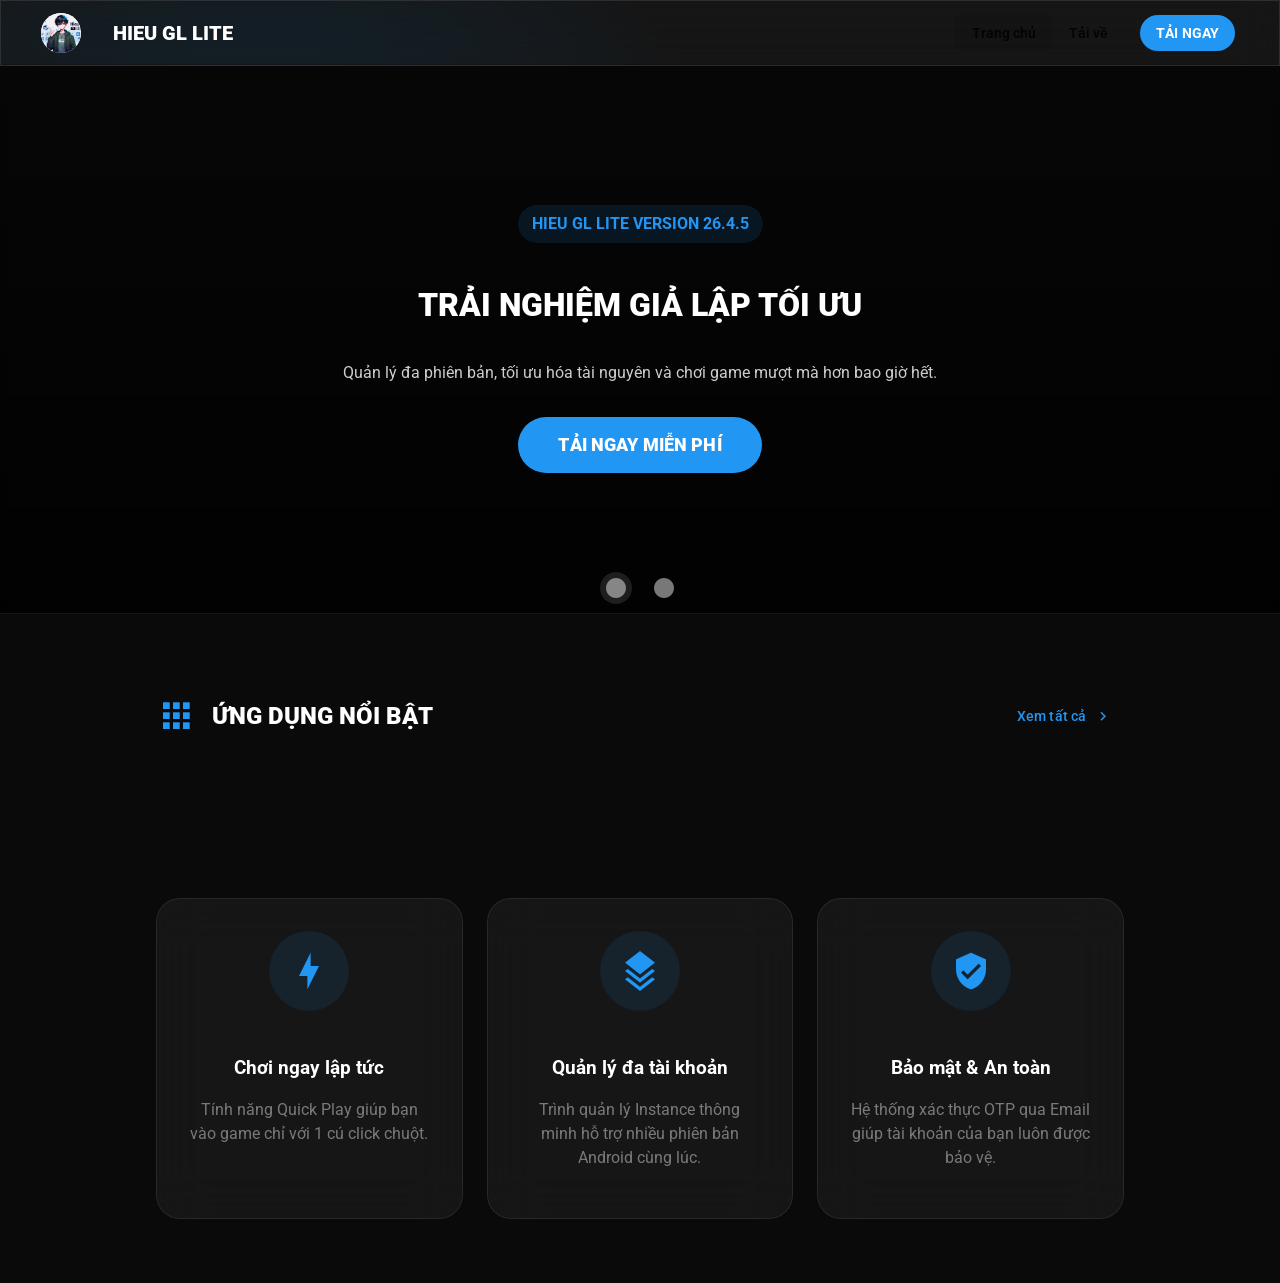
==== commit 95ee967e: "2" ====
--- a/index.html
+++ b/index.html
@@ -202,9 +202,9 @@
     <link rel="icon" href="/favicon.ico">
     <meta name="viewport" content="width=device-width, initial-scale=1.0">
     <title>Welcome to Vuetify 4</title>
-    <script type="module" crossorigin src="/assets/index-BGw3coew.js"></script>
+    <script type="module" crossorigin src="/assets/index-in948Mcz.js"></script>
     <link rel="modulepreload" crossorigin href="/assets/@vue-DkTGRfHF.js">
-    <link rel="modulepreload" crossorigin href="/assets/vue-router-CgX5sbN3.js">
+    <link rel="modulepreload" crossorigin href="/assets/vue-router-DAAP3FeJ.js">
     <link rel="modulepreload" crossorigin href="/assets/vuetify-DmofytPZ.js">
     <link rel="stylesheet" crossorigin href="/assets/vuetify-y1gGaFJm.css">
     <link rel="stylesheet" crossorigin href="/assets/index-C-7-eJ5a.css">
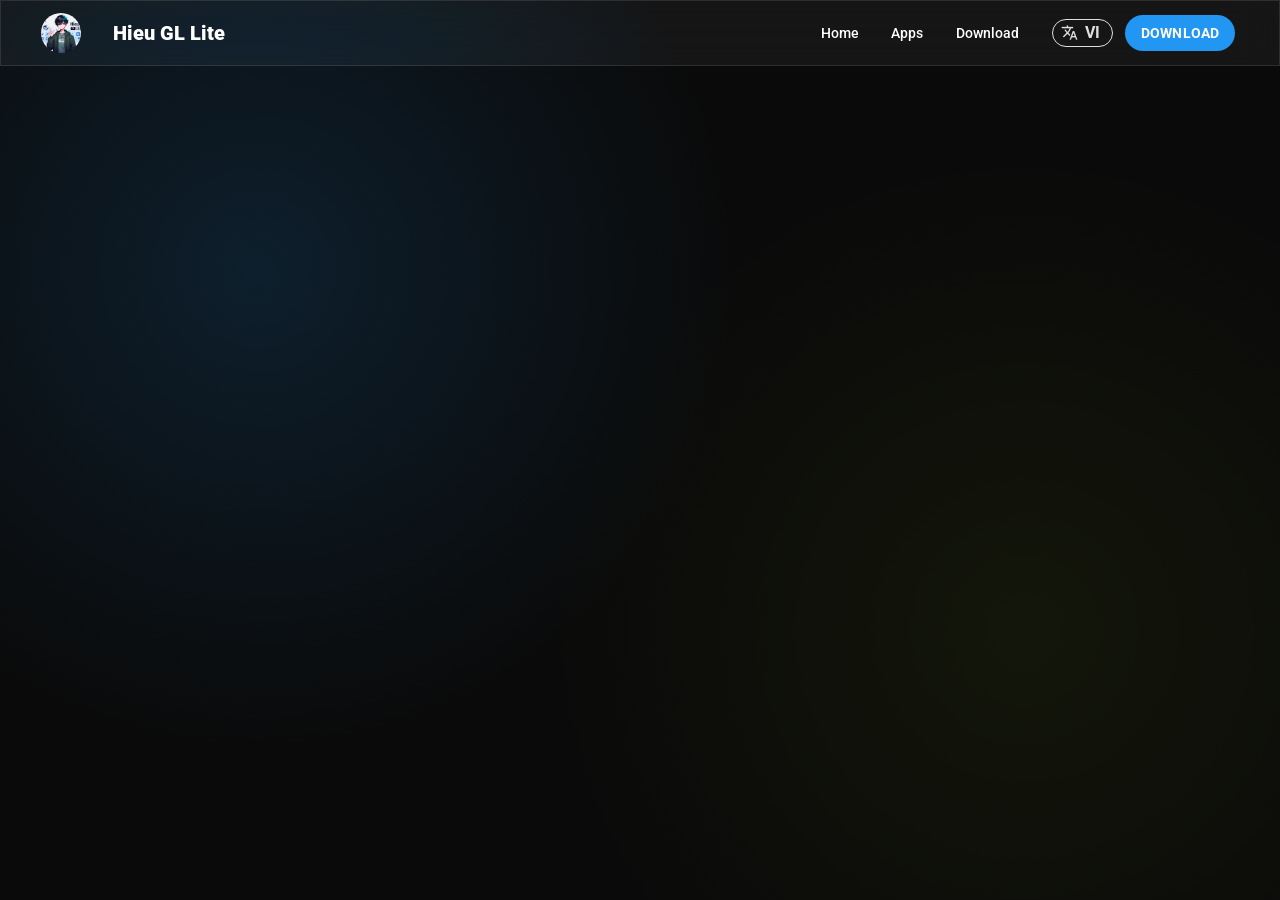
==== commit 0dc50cb5: "Updated!" ====
--- a/index.html
+++ b/index.html
@@ -202,11 +202,14 @@
     <link rel="icon" href="/favicon.ico">
     <meta name="viewport" content="width=device-width, initial-scale=1.0">
     <title>Welcome to Vuetify 4</title>
-    <script type="module" crossorigin src="/assets/index-in948Mcz.js"></script>
-    <link rel="modulepreload" crossorigin href="/assets/@vue-DkTGRfHF.js">
-    <link rel="modulepreload" crossorigin href="/assets/vue-router-DAAP3FeJ.js">
-    <link rel="modulepreload" crossorigin href="/assets/vuetify-DmofytPZ.js">
-    <link rel="stylesheet" crossorigin href="/assets/vuetify-y1gGaFJm.css">
+    <script type="module" crossorigin src="/assets/index-C5hbOiOy.js"></script>
+    <link rel="modulepreload" crossorigin href="/assets/@fortawesome-BQhRbwvE.js">
+    <link rel="modulepreload" crossorigin href="/assets/@vue-CSFT8n8W.js">
+    <link rel="modulepreload" crossorigin href="/assets/@intlify-B943miE5.js">
+    <link rel="modulepreload" crossorigin href="/assets/vue-i18n-DYyKml9O.js">
+    <link rel="modulepreload" crossorigin href="/assets/vue-router-B640AlaD.js">
+    <link rel="modulepreload" crossorigin href="/assets/vuetify-CQAPmsbh.js">
+    <link rel="stylesheet" crossorigin href="/assets/vuetify-4tn5gESG.css">
     <link rel="stylesheet" crossorigin href="/assets/index-C-7-eJ5a.css">
     <link rel="stylesheet" crossorigin href="/assets/@mdi-BZHkQliH.css">
   </head>
--- a/assets/vuetify-4tn5gESG.css
+++ b/assets/vuetify-4tn5gESG.css
@@ -0,0 +1 @@
+@layer vuetify-components{.v-application{background:rgb(var(--v-theme-background));color:color-mix(in srgb, rgb(var(--v-theme-on-background)) calc(var(--v-high-emphasis-opacity) * 100%), transparent);display:flex}.v-application__wrap{backface-visibility:hidden;flex-direction:column;flex:auto;max-width:100%;min-height:100dvh;display:flex;position:relative}.v-app-bar{display:flex}.v-app-bar.v-toolbar{background:rgb(var(--v-theme-surface));color:color-mix(in srgb, rgb(var(--v-theme-on-surface)) calc(var(--v-high-emphasis-opacity) * 100%), transparent)}.v-app-bar.v-toolbar:not(.v-toolbar--flat){box-shadow:0px 1px 2px 0px rgba(var(--v-shadow-color), var(--v-shadow-key-opacity,.3)), 0px 2px 6px 2px rgba(var(--v-shadow-color), var(--v-shadow-ambient-opacity,.15));--v-elevation-overlay:color-mix(in srgb, var(--v-elevation-overlay-color) 4%, transparent)}.v-app-bar:not(.v-toolbar--absolute){padding-inline-end:var(--v-scrollbar-offset)}.v-toolbar{flex-direction:column;flex:none;justify-content:space-between;align-items:flex-start;width:100%;max-width:100%;transition:height .2s cubic-bezier(.4,0,.2,1),width .2s cubic-bezier(.4,0,.2,1),transform .2s cubic-bezier(.4,0,.2,1),max-width .2s cubic-bezier(.4,0,.2,1),left .2s cubic-bezier(.4,0,.2,1),right .2s cubic-bezier(.4,0,.2,1),top .2s cubic-bezier(.4,0,.2,1),bottom .2s cubic-bezier(.4,0,.2,1),box-shadow .2s cubic-bezier(.4,0,.2,1);display:flex;position:relative}@media (prefers-reduced-motion:reduce){.v-toolbar{transition-property:box-shadow}}.v-toolbar{border-color:rgba(var(--v-border-color), var(--v-border-opacity));border-style:solid;border-width:0}.v-toolbar--border{box-shadow:none;border-width:thin}.v-toolbar{box-shadow:0px 0px 0px 0px rgba(var(--v-shadow-color), var(--v-shadow-key-opacity,.3)), 0px 0px 0px 0px rgba(var(--v-shadow-color), var(--v-shadow-ambient-opacity,.15));--v-elevation-overlay:color-mix(in srgb, var(--v-elevation-overlay-color) 0%, transparent);background:rgb(var(--v-theme-surface-light));color:color-mix(in srgb, rgb(var(--v-theme-on-surface-light)) calc(var(--v-high-emphasis-opacity) * 100%), transparent);border-radius:0}.v-toolbar--absolute{position:absolute}.v-toolbar--collapse{max-width:112px;overflow:hidden}.v-toolbar--collapse-end{margin-inline-start:auto}.v-toolbar--collapse.v-toolbar--collapse-start{border-end-end-radius:24px}.v-toolbar--collapse.v-toolbar--collapse-end{border-end-start-radius:24px}.v-toolbar--collapse .v-toolbar-title{display:none}.v-toolbar--flat{box-shadow:0px 0px 0px 0px rgba(var(--v-shadow-color), var(--v-shadow-key-opacity,.3)), 0px 0px 0px 0px rgba(var(--v-shadow-color), var(--v-shadow-ambient-opacity,.15));--v-elevation-overlay:color-mix(in srgb, var(--v-elevation-overlay-color) 0%, transparent)}.v-toolbar--floating{width:auto;display:inline-flex}.v-toolbar--rounded{border-radius:4px}.v-toolbar__content,.v-toolbar__extension{flex:none;align-items:center;width:100%;transition:inherit;display:flex;position:relative}.v-toolbar__content{overflow:hidden}.v-toolbar__content>.v-btn:first-child{margin-inline-start:4px}.v-toolbar__content>.v-btn:last-child{margin-inline-end:4px}.v-toolbar__content>.v-toolbar-title{margin-inline-start:20px}.v-toolbar--density-prominent .v-toolbar__content{align-items:flex-start}.v-toolbar__image{opacity:var(--v-toolbar-image-opacity,1);width:100%;height:100%;transition-property:opacity;display:flex;position:absolute;top:0;left:0}.v-toolbar__prepend,.v-toolbar__append{align-self:stretch;align-items:center;display:flex}.v-toolbar__prepend{margin-inline:4px auto}.v-toolbar__append{margin-inline:auto 4px}.v-toolbar-title{letter-spacing:0;text-transform:none;flex:1;min-width:0;font-size:1.25rem;font-weight:400;line-height:1.75rem}.v-toolbar--density-prominent .v-toolbar-title{letter-spacing:0;text-transform:none;align-self:flex-end;padding-bottom:6px;font-size:1.5rem;font-weight:400;line-height:2.25rem}.v-toolbar-title__placeholder{text-overflow:ellipsis;white-space:nowrap;overflow:hidden}.v-toolbar-items{height:inherit;align-self:stretch;display:flex}.v-toolbar-items>.v-btn{border-radius:0}.v-img{--v-theme-overlay-multiplier:3;z-index:0}.v-img.v-img--absolute{z-index:-1;width:100%;height:100%;position:absolute;top:0;left:0;overflow:hidden}.v-img.v-img--fit-content{max-width:fit-content}.v-img.v-img--fit-content>.v-img__img{position:relative}.v-img.v-img--fit-content>.v-responsive__sizer{display:none}.v-img--booting .v-responsive__sizer{transition:none}.v-img--rounded{border-radius:4px}.v-img__img,.v-img__picture,.v-img__gradient,.v-img__placeholder,.v-img__error{z-index:-1;width:100%;height:100%;position:absolute;top:0;left:0}.v-img__img--preload{filter:blur(4px)}.v-img__img--contain{object-fit:contain}.v-img__img--cover{object-fit:cover}.v-img__gradient{background-repeat:no-repeat}.v-responsive{flex:1 0 auto;max-width:100%;max-height:100%;display:flex;position:relative;overflow:hidden}.v-responsive--inline{flex:none;display:inline-flex}.v-responsive__content{flex:1 0 0;max-width:100%}.v-responsive__sizer~.v-responsive__content{margin-inline-start:-100%}.v-responsive__sizer{pointer-events:none;flex:1 0 0;transition:padding-bottom .2s cubic-bezier(.4,0,.2,1)}.v-btn{letter-spacing:.00714286em;text-indent:.00714286em;text-transform:none;-webkit-user-select:none;user-select:none;vertical-align:middle;border-radius:4px;outline:none;flex-direction:row;flex-shrink:0;justify-content:center;align-items:center;max-width:100%;font-weight:500;line-height:normal;text-decoration:none;transition-property:box-shadow,transform,opacity,background;transition-duration:.28s;transition-timing-function:cubic-bezier(.4,0,.2,1);display:inline-flex;position:relative}.v-locale--is-rtl .v-btn{text-indent:-.00714286em}.v-btn--size-x-small{--v-btn-size:.625rem;--v-btn-height:20px;font-size:var(--v-btn-size);min-width:36px;padding:0 8px}.v-btn--size-small{--v-btn-size:.75rem;--v-btn-height:28px;font-size:var(--v-btn-size);min-width:50px;padding:0 12px}.v-btn--size-default{--v-btn-size:.875rem;--v-btn-height:36px;font-size:var(--v-btn-size);min-width:64px;padding:0 16px}.v-btn--size-large{--v-btn-size:1rem;--v-btn-height:44px;font-size:var(--v-btn-size);min-width:78px;padding:0 20px}.v-btn--size-x-large{--v-btn-size:1.125rem;--v-btn-height:52px;font-size:var(--v-btn-size);min-width:92px;padding:0 24px}.v-btn.v-btn--density-default{height:calc(var(--v-btn-height) + 0px)}.v-btn.v-btn--density-comfortable{height:calc(var(--v-btn-height) + -8px)}.v-btn.v-btn--density-compact{height:calc(var(--v-btn-height) + -12px)}.v-btn{border-color:rgba(var(--v-border-color), var(--v-border-opacity));border-style:solid;border-width:0}.v-btn--border{box-shadow:none;border-width:thin}.v-btn--absolute{position:absolute}.v-btn--fixed{position:fixed}.v-btn:hover>.v-btn__overlay{opacity:calc(var(--v-hover-opacity) * var(--v-theme-overlay-multiplier))}.v-btn:focus-visible>.v-btn__overlay{opacity:calc(var(--v-focus-opacity) * var(--v-theme-overlay-multiplier))}@supports not selector(:focus-visible){.v-btn:focus>.v-btn__overlay{opacity:calc(var(--v-focus-opacity) * var(--v-theme-overlay-multiplier))}}.v-btn--active>.v-btn__overlay,.v-btn[aria-haspopup=menu][aria-expanded=true]>.v-btn__overlay{opacity:calc(var(--v-activated-opacity) * var(--v-theme-overlay-multiplier))}.v-btn--active:hover>.v-btn__overlay,.v-btn[aria-haspopup=menu][aria-expanded=true]:hover>.v-btn__overlay{opacity:calc((var(--v-activated-opacity) + var(--v-hover-opacity)) * var(--v-theme-overlay-multiplier))}.v-btn--active:focus-visible>.v-btn__overlay,.v-btn[aria-haspopup=menu][aria-expanded=true]:focus-visible>.v-btn__overlay{opacity:calc((var(--v-activated-opacity) + var(--v-focus-opacity)) * var(--v-theme-overlay-multiplier))}@supports not selector(:focus-visible){.v-btn--active:focus>.v-btn__overlay,.v-btn[aria-haspopup=menu][aria-expanded=true]:focus>.v-btn__overlay{opacity:calc((var(--v-activated-opacity) + var(--v-focus-opacity)) * var(--v-theme-overlay-multiplier))}}.v-btn--variant-plain,.v-btn--variant-outlined,.v-btn--variant-text,.v-btn--variant-tonal{color:inherit;background:0 0}.v-btn--variant-plain{opacity:.62}.v-btn--variant-plain:focus,.v-btn--variant-plain:hover{opacity:1}.v-btn--variant-plain .v-btn__overlay{display:none}.v-btn--variant-elevated,.v-btn--variant-flat{background:rgb(var(--v-theme-surface));color:color-mix(in srgb, rgb(var(--v-theme-on-surface)) calc(var(--v-high-emphasis-opacity) * 100%), transparent)}.v-btn--variant-elevated{box-shadow:0px 1px 2px 0px rgba(var(--v-shadow-color), var(--v-shadow-key-opacity,.3)), 0px 1px 3px 1px rgba(var(--v-shadow-color), var(--v-shadow-ambient-opacity,.15));--v-elevation-overlay:color-mix(in srgb, var(--v-elevation-overlay-color) 2%, transparent)}.v-btn--variant-flat{box-shadow:0px 0px 0px 0px rgba(var(--v-shadow-color), var(--v-shadow-key-opacity,.3)), 0px 0px 0px 0px rgba(var(--v-shadow-color), var(--v-shadow-ambient-opacity,.15));--v-elevation-overlay:color-mix(in srgb, var(--v-elevation-overlay-color) 0%, transparent)}.v-btn--variant-outlined{border:thin solid}.v-btn--variant-text .v-btn__overlay{background:currentColor}.v-btn--variant-tonal .v-btn__underlay{opacity:var(--v-activated-opacity);border-radius:inherit;pointer-events:none;background:currentColor;inset:0}.v-btn .v-btn__underlay{position:absolute}@supports selector(:focus-visible){.v-btn:after{pointer-events:none;border-radius:inherit;opacity:0;content:"";border:2px solid;width:100%;height:100%;transition:opacity .2s ease-in-out;position:absolute;top:0;left:0}.v-btn:focus-visible:after{opacity:calc(.25 * var(--v-theme-overlay-multiplier))}}.v-btn--icon{border-radius:50%;min-width:0;padding:0}.v-btn--icon.v-btn--size-default{--v-btn-size:1rem}.v-btn--icon.v-btn--density-default{width:calc(var(--v-btn-height) + 12px);height:calc(var(--v-btn-height) + 12px)}.v-btn--icon.v-btn--density-comfortable{width:calc(var(--v-btn-height) + 0px);height:calc(var(--v-btn-height) + 0px)}.v-btn--icon.v-btn--density-compact{width:calc(var(--v-btn-height) + -8px);height:calc(var(--v-btn-height) + -8px)}.v-btn--elevated:hover,.v-btn--elevated:focus{box-shadow:0px 1px 2px 0px rgba(var(--v-shadow-color), var(--v-shadow-key-opacity,.3)), 0px 2px 6px 2px rgba(var(--v-shadow-color), var(--v-shadow-ambient-opacity,.15));--v-elevation-overlay:color-mix(in srgb, var(--v-elevation-overlay-color) 4%, transparent)}.v-btn--elevated:active{box-shadow:0px 1px 2px 0px rgba(var(--v-shadow-color), var(--v-shadow-key-opacity,.3)), 0px 1px 3px 1px rgba(var(--v-shadow-color), var(--v-shadow-ambient-opacity,.15));--v-elevation-overlay:color-mix(in srgb, var(--v-elevation-overlay-color) 2%, transparent)}.v-btn--flat{box-shadow:none}.v-btn--block{flex:1 0 auto;min-width:100%;display:flex}.v-btn--spaced .v-btn__content{flex-grow:1}.v-btn--spaced.v-btn--spaced-start>.v-btn__content{justify-content:end}.v-btn--spaced.v-btn--spaced-end>.v-btn__content{justify-content:start}.v-btn--disabled{pointer-events:none;opacity:.26}.v-btn--disabled:hover{opacity:.26}.v-btn--disabled.v-btn--variant-elevated,.v-btn--disabled.v-btn--variant-flat{box-shadow:none;opacity:1;color:color-mix(in srgb, rgb(var(--v-theme-on-surface)) 26%, transparent);background:rgb(var(--v-theme-surface))}.v-btn--disabled.v-btn--variant-elevated .v-btn__overlay,.v-btn--disabled.v-btn--variant-flat .v-btn__overlay{opacity:.461538}.v-btn--loading{pointer-events:none}.v-btn--loading .v-btn__content,.v-btn--loading .v-btn__prepend,.v-btn--loading .v-btn__append{opacity:0}.v-btn--stacked{flex-direction:column;justify-content:center;align-items:center;gap:4px}.v-btn--stacked .v-btn__content{flex-direction:column;line-height:1.25}.v-btn--stacked .v-btn__prepend,.v-btn--stacked .v-btn__append,.v-btn--stacked .v-btn__content>.v-icon--start,.v-btn--stacked .v-btn__content>.v-icon--end{margin-inline:0}.v-btn--stacked.v-btn--size-x-small{--v-btn-size:.625rem;--v-btn-height:56px;font-size:var(--v-btn-size);min-width:56px;padding:0 12px}.v-btn--stacked.v-btn--size-small{--v-btn-size:.75rem;--v-btn-height:64px;font-size:var(--v-btn-size);min-width:64px;padding:0 14px}.v-btn--stacked.v-btn--size-default{--v-btn-size:.875rem;--v-btn-height:72px;font-size:var(--v-btn-size);min-width:72px;padding:0 16px}.v-btn--stacked.v-btn--size-large{--v-btn-size:1rem;--v-btn-height:80px;font-size:var(--v-btn-size);min-width:80px;padding:0 18px}.v-btn--stacked.v-btn--size-x-large{--v-btn-size:1.125rem;--v-btn-height:88px;font-size:var(--v-btn-size);min-width:88px;padding:0 20px}.v-btn--stacked.v-btn--density-default{height:calc(var(--v-btn-height) + 0px)}.v-btn--stacked.v-btn--density-comfortable{height:calc(var(--v-btn-height) + -16px)}.v-btn--stacked.v-btn--density-compact{height:calc(var(--v-btn-height) + -24px)}.v-btn--slim{padding:0 8px}.v-btn--readonly{pointer-events:none}.v-btn--rounded{border-radius:24px}.v-btn--rounded.v-btn--icon{border-radius:4px}.v-btn .v-icon{--v-icon-size-multiplier:.857143}.v-btn--icon .v-icon{--v-icon-size-multiplier:1}.v-btn--stacked .v-icon{--v-icon-size-multiplier:1.14286}.v-btn--stacked.v-btn--block{min-width:100%}.v-btn__loader{justify-content:center;align-items:center;width:100%;height:100%;display:flex;position:absolute;top:0;left:0}.v-btn__loader>.v-progress-circular{width:1.5em;height:1.5em}.v-btn__content,.v-btn__prepend,.v-btn__append{align-items:center;transition:transform,opacity .2s cubic-bezier(.4,0,.2,1);display:flex}.v-btn__prepend{margin-inline:calc(var(--v-btn-height) / -9) calc(var(--v-btn-height) / 4.5)}.v-btn--slim .v-btn__prepend{margin-inline-start:0}.v-btn__append{margin-inline:calc(var(--v-btn-height) / 4.5) calc(var(--v-btn-height) / -9)}.v-btn--slim .v-btn__append{margin-inline-end:0}.v-btn__content{white-space:nowrap;justify-content:center}.v-btn__content>.v-icon--start{margin-inline:calc(var(--v-btn-height) / -9) calc(var(--v-btn-height) / 4.5)}.v-btn__content>.v-icon--end{margin-inline:calc(var(--v-btn-height) / 4.5) calc(var(--v-btn-height) / -9)}.v-btn--stacked .v-btn__content{white-space:normal}.v-btn__overlay{border-radius:inherit;opacity:0;background-color:currentColor;transition:opacity .2s ease-in-out}.v-btn__overlay,.v-btn__underlay{pointer-events:none;width:100%;height:100%;position:absolute;top:0;left:0}.v-pagination .v-btn{width:auto;padding-inline:5px}.v-pagination .v-btn.v-btn--density-default{min-width:calc(var(--v-btn-height) + 12px)}.v-pagination .v-btn.v-btn--density-comfortable{min-width:calc(var(--v-btn-height) + 0px)}.v-pagination .v-btn.v-btn--density-compact{min-width:calc(var(--v-btn-height) + -8px)}.v-pagination .v-btn{border-radius:4px}.v-pagination .v-btn--rounded{border-radius:50%}.v-pagination .v-btn__overlay{transition:none}.v-pagination__prev .v-btn,.v-pagination__next .v-btn{padding-inline:0}.v-pagination__prev .v-btn.v-btn--density-default,.v-pagination__next .v-btn.v-btn--density-default{width:calc(var(--v-btn-height) + 12px)}.v-pagination__prev .v-btn.v-btn--density-comfortable,.v-pagination__next .v-btn.v-btn--density-comfortable{width:calc(var(--v-btn-height) + 0px)}.v-pagination__prev .v-btn.v-btn--density-compact,.v-pagination__next .v-btn.v-btn--density-compact{width:calc(var(--v-btn-height) + -8px)}.v-pagination .v-pagination__item--is-active .v-btn__overlay{opacity:var(--v-border-opacity)}@media (forced-colors:active){.v-btn:not(.v-btn--variant-text,.v-btn--variant-plain){border:thin solid}.v-btn:focus-visible{outline-offset:2px;outline:2px solid}}.v-btn-toggle>.v-btn.v-btn--active:not(.v-btn--disabled)>.v-btn__overlay{opacity:calc(var(--v-activated-opacity) * var(--v-theme-overlay-multiplier))}.v-btn-toggle>.v-btn.v-btn--active:not(.v-btn--disabled):hover>.v-btn__overlay{opacity:calc((var(--v-activated-opacity) + var(--v-hover-opacity)) * var(--v-theme-overlay-multiplier))}.v-btn-toggle>.v-btn.v-btn--active:not(.v-btn--disabled):focus-visible>.v-btn__overlay{opacity:calc((var(--v-activated-opacity) + var(--v-focus-opacity)) * var(--v-theme-overlay-multiplier))}@supports not selector(:focus-visible){.v-btn-toggle>.v-btn.v-btn--active:not(.v-btn--disabled):focus>.v-btn__overlay{opacity:calc((var(--v-activated-opacity) + var(--v-focus-opacity)) * var(--v-theme-overlay-multiplier))}}.v-btn-toggle>.v-btn.v-btn--active:not(.v-btn--disabled).v-btn--variant-plain{opacity:1}.v-btn-group{vertical-align:middle;border-color:rgba(var(--v-border-color), var(--v-border-opacity));border-style:solid;border-width:0;flex-wrap:nowrap;min-width:0;max-width:100%;display:inline-flex;overflow:auto hidden}.v-btn-group--border{box-shadow:none;border-width:thin}.v-btn-group{box-shadow:0px 0px 0px 0px rgba(var(--v-shadow-color), var(--v-shadow-key-opacity,.3)), 0px 0px 0px 0px rgba(var(--v-shadow-color), var(--v-shadow-ambient-opacity,.15));--v-elevation-overlay:color-mix(in srgb, var(--v-elevation-overlay-color) 0%, transparent);color:color-mix(in srgb, rgb(var(--v-theme-on-surface)) calc(var(--v-high-emphasis-opacity) * 100%), transparent);background:0 0;border-radius:4px}.v-btn-group .v-btn{border-color:inherit;border-radius:0}.v-btn-group--tile{border-radius:0}.v-btn-group--density-default.v-btn-group--horizontal{height:48px}.v-btn-group--density-comfortable.v-btn-group--horizontal{height:40px}.v-btn-group--density-compact.v-btn-group--horizontal{height:36px}.v-btn-group--horizontal .v-btn:not(:last-child){border-inline-end:none}.v-btn-group--horizontal .v-btn:not(:first-child){border-inline-start:none}.v-btn-group--horizontal .v-btn:first-child{border-start-start-radius:inherit;border-end-start-radius:inherit}.v-btn-group--horizontal .v-btn:last-child{border-start-end-radius:inherit;border-end-end-radius:inherit}.v-btn-group--horizontal.v-btn-group--divided .v-btn:not(:last-child){border-inline-end-style:solid;border-inline-end-width:thin;border-inline-end-color:rgba(var(--v-border-color), var(--v-border-opacity))}.v-btn-group--vertical{flex-direction:column}.v-btn-group--vertical .v-btn:not(:last-child){border-block-end:none}.v-btn-group--vertical .v-btn:not(:first-child){border-block-start:none}.v-btn-group--vertical .v-btn:first-child{border-start-start-radius:inherit;border-start-end-radius:inherit}.v-btn-group--vertical .v-btn:last-child{border-end-end-radius:inherit;border-end-start-radius:inherit}.v-btn-group--vertical.v-btn-group--divided .v-btn:not(:last-child){border-block-end-style:solid;border-block-end-width:thin;border-block-end-color:rgba(var(--v-border-color), var(--v-border-opacity))}.v-icon{--v-icon-size-multiplier:1;font-feature-settings:"liga";letter-spacing:normal;height:1em;opacity:var(--v-icon-opacity,1);text-indent:0;text-align:center;-webkit-user-select:none;user-select:none;vertical-align:middle;justify-content:center;align-items:center;width:1em;min-width:1em;line-height:1;display:inline-flex;position:relative}.v-icon--clickable{cursor:pointer}.v-icon--disabled{pointer-events:none;opacity:.38}.v-icon--size-x-small{font-size:calc(var(--v-icon-size-multiplier) * 1em)}.v-icon--size-small{font-size:calc(var(--v-icon-size-multiplier) * 1.25em)}.v-icon--size-default{font-size:calc(var(--v-icon-size-multiplier) * 1.5em)}.v-icon--size-large{font-size:calc(var(--v-icon-size-multiplier) * 1.75em)}.v-icon--size-x-large{font-size:calc(var(--v-icon-size-multiplier) * 2em)}.v-icon__svg{fill:currentColor;width:100%;height:100%}.v-icon--start{margin-inline-end:8px}.v-icon--end{margin-inline-start:8px}.v-progress-circular{vertical-align:middle;justify-content:center;align-items:center;display:inline-flex;position:relative;overflow:hidden}.v-progress-circular>svg{z-index:0;width:100%;height:100%;margin:auto;position:absolute;inset:0}.v-progress-circular__content{justify-content:center;align-items:center;display:flex}.v-progress-circular__underlay{color:rgba(var(--v-border-color), var(--v-border-opacity));stroke:currentColor;z-index:1}.v-progress-circular__overlay{stroke:currentColor;z-index:2;transition:all .2s ease-in-out,stroke-width}.v-progress-circular--revealing{--progress-reveal-duration:$progress-circular-reveal-duration}.v-progress-circular--revealing .v-progress-circular__overlay{transition-duration:var(--progress-reveal-duration), 0s}.v-progress-circular--size-x-small{width:16px;height:16px}.v-progress-circular--size-small{width:24px;height:24px}.v-progress-circular--size-default{width:32px;height:32px}.v-progress-circular--size-large{width:48px;height:48px}.v-progress-circular--size-x-large{width:64px;height:64px}.v-progress-circular--indeterminate>svg{transform-origin:50%;transition:all .2s ease-in-out;animation:1.4s linear infinite progress-circular-rotate}.v-progress-circular--indeterminate .v-progress-circular__overlay{stroke-dasharray:25 200;stroke-dashoffset:0;stroke-linecap:round;transform-origin:50%;animation:1.4s ease-in-out infinite progress-circular-dash,1.4s linear infinite progress-circular-rotate;transform:rotate(-90deg)}.v-progress-circular--disable-shrink>svg{animation-duration:.7s}.v-progress-circular--disable-shrink .v-progress-circular__overlay{animation:none}.v-progress-circular--indeterminate:not(.v-progress-circular--visible)>svg,.v-progress-circular--indeterminate:not(.v-progress-circular--visible) .v-progress-circular__overlay{animation-play-state:paused}@keyframes progress-circular-dash{0%{stroke-dasharray:1 200;stroke-dashoffset:0}50%{stroke-dasharray:100 200;stroke-dashoffset:-15px}to{stroke-dasharray:100 200;stroke-dashoffset:-124px}}@keyframes progress-circular-rotate{to{transform:rotate(270deg)}}.v-progress-linear{background:0 0;width:100%;transition:all .2s cubic-bezier(.4,0,.2,1),-webkit-mask-size,mask-size;position:relative;overflow:hidden}@media (forced-colors:active){.v-progress-linear{border:thin solid buttontext}}.v-progress-linear__background,.v-progress-linear__buffer{opacity:var(--v-border-opacity);background:currentColor;width:100%;transition:inherit;position:absolute;top:0;bottom:0;left:0}.v-progress-linear__content{justify-content:center;align-items:center;width:100%;height:100%;display:flex;position:absolute;top:0;left:0}.v-progress-linear--clickable .v-progress-linear__content{pointer-events:none}.v-progress-linear__determinate,.v-progress-linear__indeterminate{background:currentColor}.v-progress-linear__determinate{height:inherit;transition:width,left,right;position:absolute;left:0}.v-progress-linear__indeterminate .long,.v-progress-linear__indeterminate .short{height:inherit;width:auto;animation-duration:2.2s;animation-iteration-count:infinite;animation-play-state:paused;position:absolute;inset:0 auto 0 0}.v-progress-linear__indeterminate .long{animation-name:indeterminate-ltr}.v-progress-linear__indeterminate .short{animation-name:indeterminate-short-ltr}.v-progress-linear__stream{opacity:.3;pointer-events:none;transition:width,left,right;animation:.25s linear infinite paused stream;position:absolute;bottom:0;left:auto}.v-progress-linear--reverse .v-progress-linear__background,.v-progress-linear--reverse .v-progress-linear__determinate,.v-progress-linear--reverse .v-progress-linear__content,.v-progress-linear--reverse .v-progress-linear__indeterminate .long,.v-progress-linear--reverse .v-progress-linear__indeterminate .short{left:auto;right:0}.v-progress-linear--reverse .v-progress-linear__indeterminate .long{animation-name:indeterminate-rtl}.v-progress-linear--reverse .v-progress-linear__indeterminate .short{animation-name:indeterminate-short-rtl}.v-progress-linear--reverse .v-progress-linear__stream{right:auto}.v-progress-linear--absolute,.v-progress-linear--fixed{z-index:1;left:0}.v-progress-linear--absolute{position:absolute}.v-progress-linear--fixed{position:fixed}.v-progress-linear--rounded{border-radius:9999px}.v-progress-linear--rounded.v-progress-linear--rounded-bar .v-progress-linear__determinate,.v-progress-linear--rounded.v-progress-linear--rounded-bar .v-progress-linear__indeterminate{border-radius:inherit}.v-progress-linear--striped .v-progress-linear__determinate{background-image:linear-gradient(135deg,#ffffff40 25%,#0000 0 50%,#ffffff40 0 75%,#0000 0,#0000);background-repeat:repeat;background-size:var(--v-progress-linear-height);animation:1s linear infinite progress-linear-stripes}.v-progress-linear--active .v-progress-linear__indeterminate .long,.v-progress-linear--active .v-progress-linear__indeterminate .short,.v-progress-linear--active .v-progress-linear__stream{animation-play-state:running}.v-progress-linear--rounded-bar .v-progress-linear__determinate,.v-progress-linear--rounded-bar .v-progress-linear__indeterminate,.v-progress-linear--rounded-bar .v-progress-linear__stream+.v-progress-linear__background{border-radius:9999px}.v-progress-linear--rounded-bar .v-progress-linear__determinate{border-start-start-radius:0;border-end-start-radius:0}@keyframes indeterminate-ltr{0%{left:-90%;right:100%}60%{left:-90%;right:100%}to{left:100%;right:-35%}}@keyframes indeterminate-rtl{0%{left:100%;right:-90%}60%{left:100%;right:-90%}to{left:-35%;right:100%}}@keyframes indeterminate-short-ltr{0%{left:-200%;right:100%}60%{left:107%;right:-8%}to{left:107%;right:-8%}}@keyframes indeterminate-short-rtl{0%{left:100%;right:-200%}60%{left:-8%;right:107%}to{left:-8%;right:107%}}@keyframes stream{to{transform:translateX(var(--v-progress-linear-stream-to))}}@keyframes progress-linear-stripes{0%{background-position-x:var(--v-progress-linear-height)}}.v-ripple__container{color:inherit;border-radius:inherit;z-index:0;pointer-events:none;contain:strict;width:100%;height:100%;position:absolute;top:0;left:0;overflow:hidden}.v-ripple__animation{color:inherit;opacity:0;pointer-events:none;will-change:transform, opacity;background:currentColor;border-radius:50%;position:absolute;top:0;left:0;overflow:hidden}.v-ripple__animation--enter{opacity:0;transition:none}.v-ripple__animation--in{opacity:calc(.25 * var(--v-theme-overlay-multiplier));transition:transform .25s cubic-bezier(0,0,.2,1),opacity .1s cubic-bezier(0,0,.2,1)}@media (prefers-reduced-motion:reduce){.v-ripple__animation--in{transition-property:opacity;transition-duration:.1s}}.v-ripple__animation--out{opacity:0;transition:opacity .3s cubic-bezier(0,0,.2,1)}.v-avatar{text-align:center;vertical-align:middle;flex:none;justify-content:center;align-items:center;line-height:normal;transition:width .2s cubic-bezier(.4,0,.2,1),height .2s cubic-bezier(.4,0,.2,1);display:inline-flex;position:relative;overflow:hidden}.v-avatar.v-avatar--size-x-small{--v-avatar-height:24px}.v-avatar.v-avatar--size-small{--v-avatar-height:32px}.v-avatar.v-avatar--size-default{--v-avatar-height:40px}.v-avatar.v-avatar--size-large{--v-avatar-height:48px}.v-avatar.v-avatar--size-x-large{--v-avatar-height:56px}.v-avatar.v-avatar--density-default{height:calc(var(--v-avatar-height) + 0px);width:calc(var(--v-avatar-height) + 0px)}.v-avatar.v-avatar--density-comfortable{height:calc(var(--v-avatar-height) + -4px);width:calc(var(--v-avatar-height) + -4px)}.v-avatar.v-avatar--density-compact{height:calc(var(--v-avatar-height) + -8px);width:calc(var(--v-avatar-height) + -8px)}.v-avatar{border-color:rgba(var(--v-border-color), var(--v-border-opacity));border-style:solid;border-width:0}.v-avatar--border{box-shadow:none;border-width:thin}.v-avatar{border-radius:50%}.v-avatar--variant-plain,.v-avatar--variant-outlined,.v-avatar--variant-text,.v-avatar--variant-tonal{color:inherit;background:0 0}.v-avatar--variant-plain{opacity:.62}.v-avatar--variant-plain:focus,.v-avatar--variant-plain:hover{opacity:1}.v-avatar--variant-plain .v-avatar__overlay{display:none}.v-avatar--variant-elevated,.v-avatar--variant-flat{background:rgb(var(--v-theme-surface));color:color-mix(in srgb, rgb(var(--v-theme-on-surface)) calc(var(--v-medium-emphasis-opacity) * 100%), transparent)}.v-avatar--variant-elevated{box-shadow:0px 1px 2px 0px rgba(var(--v-shadow-color), var(--v-shadow-key-opacity,.3)), 0px 1px 3px 1px rgba(var(--v-shadow-color), var(--v-shadow-ambient-opacity,.15));--v-elevation-overlay:color-mix(in srgb, var(--v-elevation-overlay-color) 2%, transparent)}.v-avatar--variant-flat{box-shadow:0px 0px 0px 0px rgba(var(--v-shadow-color), var(--v-shadow-key-opacity,.3)), 0px 0px 0px 0px rgba(var(--v-shadow-color), var(--v-shadow-ambient-opacity,.15));--v-elevation-overlay:color-mix(in srgb, var(--v-elevation-overlay-color) 0%, transparent)}.v-avatar--variant-outlined{border:thin solid}.v-avatar--variant-text .v-avatar__overlay{background:currentColor}.v-avatar--variant-tonal .v-avatar__underlay{opacity:var(--v-activated-opacity);border-radius:inherit;pointer-events:none;background:currentColor;inset:0}.v-avatar .v-avatar__underlay{position:absolute}.v-avatar--rounded{border-radius:4px}.v-avatar--start{margin-inline-end:8px}.v-avatar--end{margin-inline-start:8px}.v-avatar .v-img{width:100%;height:100%}.v-badge{line-height:1;display:inline-block}.v-badge__badge{font-family:var(--v-font-body,"Roboto", sans-serif);text-align:center;text-indent:0;white-space:nowrap;background:rgb(var(--v-theme-surface-variant));min-width:20px;height:1.25rem;color:color-mix(in srgb, rgb(var(--v-theme-on-surface-variant)) calc(var(--v-high-emphasis-opacity) * 100%), transparent);border-radius:10px;justify-content:center;align-items:center;padding:4px 6px;font-size:.75rem;font-weight:500;transition:all .225s cubic-bezier(.4,0,.2,1);display:inline-flex;position:absolute}.v-badge__badge:has(.v-icon){padding:4px 6px}.v-badge--bordered .v-badge__badge:after{border-radius:inherit;color:rgb(var(--v-theme-background));content:"";border-style:solid;border-width:2px;position:absolute;inset:0;transform:scale(1.05)}.v-badge--dot .v-badge__badge{border-radius:50%;width:9px;min-width:0;height:9px;padding:0}.v-badge--dot .v-badge__badge:after{border-width:1.5px}.v-badge--inline .v-badge__badge{vertical-align:middle;position:relative}.v-badge__badge .v-icon{color:inherit;margin:0 -2px;font-size:.75rem}.v-badge__badge img,.v-badge__badge .v-img{width:100%;height:100%}.v-badge__wrapper{display:flex;position:relative}.v-badge--inline .v-badge__wrapper{justify-content:center;align-items:center;margin:0 4px;display:inline-flex}.v-container{width:100%;margin-left:auto;margin-right:auto;padding:16px}@media (width>=840px){.v-container{max-width:700px}}@media (width>=1145px){.v-container{max-width:1000px}}@media (width>=1545px){.v-container{max-width:1400px}}@media (width>=2138px){.v-container{max-width:2000px}}.v-container--fluid{max-width:100%}.v-row{--v-row-columns:12;gap:var(--v-col-gap-y) var(--v-col-gap-x);flex-wrap:wrap;flex:auto;display:flex}.v-row+.v-row{margin-top:var(--v-col-gap-y)}.v-row--density-default{--v-col-gap-x:24px;--v-col-gap-y:24px}.v-row--density-comfortable{--v-col-gap-x:16px;--v-col-gap-y:16px}.v-row--density-compact{--v-col-gap-x:8px;--v-col-gap-y:8px}.v-row--no-gutters{--v-col-gap-x:0px;--v-col-gap-y:0px}.v-col{flex-grow:var(--v-col-is-size,0) var(--v-col-is-auto,0) var(--v-col-is-grow,1);flex-shrink:0;flex-basis:var(--v-col-is-size,calc(var(--v-col-size) * (100% + var(--v-col-gap-x)) / var(--v-col-size-columns) - var(--v-col-gap-x))) var(--v-col-is-auto,auto) var(--v-col-is-grow,0);max-width:100%;min-width:var(--v-col-is-size,0) var(--v-col-is-auto,auto) var(--v-col-is-grow,auto);--v-col-is-size: ;--v-col-is-auto: ;--v-col-is-grow:initial;--v-col-size-base:initial;--v-col-size-base-sm:initial;--v-col-size-base-md:initial;--v-col-size-base-lg:initial;--v-col-size-base-xl:initial;--v-col-size-base-xxl:initial;--v-col-offset-base:initial;--v-col-offset-base-sm:initial;--v-col-offset-base-md:initial;--v-col-offset-base-lg:initial;--v-col-offset-base-xl:initial;--v-col-offset-base-xxl:initial}.v-col:where([class*=v-col--offset-]){margin-inline-start:calc(var(--v-col-offset) * (100% + var(--v-col-gap-x)) / var(--v-col-offset-columns))}.v-col--cols-auto{--v-col-is-size: ;--v-col-is-auto:initial;--v-col-is-grow: }.v-col--cols-1{--v-col-size:1;--v-col-is-size:initial;--v-col-is-auto: ;--v-col-is-grow: ;--v-col-size-columns:var(--v-col-size-base,var(--v-row-columns))}.v-col--cols-2{--v-col-size:2;--v-col-is-size:initial;--v-col-is-auto: ;--v-col-is-grow: ;--v-col-size-columns:var(--v-col-size-base,var(--v-row-columns))}.v-col--cols-3{--v-col-size:3;--v-col-is-size:initial;--v-col-is-auto: ;--v-col-is-grow: ;--v-col-size-columns:var(--v-col-size-base,var(--v-row-columns))}.v-col--cols-4{--v-col-size:4;--v-col-is-size:initial;--v-col-is-auto: ;--v-col-is-grow: ;--v-col-size-columns:var(--v-col-size-base,var(--v-row-columns))}.v-col--cols-5{--v-col-size:5;--v-col-is-size:initial;--v-col-is-auto: ;--v-col-is-grow: ;--v-col-size-columns:var(--v-col-size-base,var(--v-row-columns))}.v-col--cols-6{--v-col-size:6;--v-col-is-size:initial;--v-col-is-auto: ;--v-col-is-grow: ;--v-col-size-columns:var(--v-col-size-base,var(--v-row-columns))}.v-col--cols-7{--v-col-size:7;--v-col-is-size:initial;--v-col-is-auto: ;--v-col-is-grow: ;--v-col-size-columns:var(--v-col-size-base,var(--v-row-columns))}.v-col--cols-8{--v-col-size:8;--v-col-is-size:initial;--v-col-is-auto: ;--v-col-is-grow: ;--v-col-size-columns:var(--v-col-size-base,var(--v-row-columns))}.v-col--cols-9{--v-col-size:9;--v-col-is-size:initial;--v-col-is-auto: ;--v-col-is-grow: ;--v-col-size-columns:var(--v-col-size-base,var(--v-row-columns))}.v-col--cols-10{--v-col-size:10;--v-col-is-size:initial;--v-col-is-auto: ;--v-col-is-grow: ;--v-col-size-columns:var(--v-col-size-base,var(--v-row-columns))}.v-col--cols-11{--v-col-size:11;--v-col-is-size:initial;--v-col-is-auto: ;--v-col-is-grow: ;--v-col-size-columns:var(--v-col-size-base,var(--v-row-columns))}.v-col--cols-12{--v-col-size:12;--v-col-is-size:initial;--v-col-is-auto: ;--v-col-is-grow: ;--v-col-size-columns:var(--v-col-size-base,var(--v-row-columns))}.v-col--offset-1{--v-col-offset:1;--v-col-offset-columns:var(--v-col-offset-base,var(--v-row-columns))}.v-col--offset-2{--v-col-offset:2;--v-col-offset-columns:var(--v-col-offset-base,var(--v-row-columns))}.v-col--offset-3{--v-col-offset:3;--v-col-offset-columns:var(--v-col-offset-base,var(--v-row-columns))}.v-col--offset-4{--v-col-offset:4;--v-col-offset-columns:var(--v-col-offset-base,var(--v-row-columns))}.v-col--offset-5{--v-col-offset:5;--v-col-offset-columns:var(--v-col-offset-base,var(--v-row-columns))}.v-col--offset-6{--v-col-offset:6;--v-col-offset-columns:var(--v-col-offset-base,var(--v-row-columns))}.v-col--offset-7{--v-col-offset:7;--v-col-offset-columns:var(--v-col-offset-base,var(--v-row-columns))}.v-col--offset-8{--v-col-offset:8;--v-col-offset-columns:var(--v-col-offset-base,var(--v-row-columns))}.v-col--offset-9{--v-col-offset:9;--v-col-offset-columns:var(--v-col-offset-base,var(--v-row-columns))}.v-col--offset-10{--v-col-offset:10;--v-col-offset-columns:var(--v-col-offset-base,var(--v-row-columns))}.v-col--offset-11{--v-col-offset:11;--v-col-offset-columns:var(--v-col-offset-base,var(--v-row-columns))}@media (width>=600px){.v-col--sm{--v-col-is-size: ;--v-col-is-auto: ;--v-col-is-grow:initial}.v-col--cols-sm-auto{--v-col-is-size: ;--v-col-is-auto:initial;--v-col-is-grow: }.v-col--cols-sm-1{--v-col-size:1;--v-col-is-size:initial;--v-col-is-auto: ;--v-col-is-grow: ;--v-col-size-columns:var(--v-col-size-base-sm,var(--v-row-columns))}.v-col--cols-sm-2{--v-col-size:2;--v-col-is-size:initial;--v-col-is-auto: ;--v-col-is-grow: ;--v-col-size-columns:var(--v-col-size-base-sm,var(--v-row-columns))}.v-col--cols-sm-3{--v-col-size:3;--v-col-is-size:initial;--v-col-is-auto: ;--v-col-is-grow: ;--v-col-size-columns:var(--v-col-size-base-sm,var(--v-row-columns))}.v-col--cols-sm-4{--v-col-size:4;--v-col-is-size:initial;--v-col-is-auto: ;--v-col-is-grow: ;--v-col-size-columns:var(--v-col-size-base-sm,var(--v-row-columns))}.v-col--cols-sm-5{--v-col-size:5;--v-col-is-size:initial;--v-col-is-auto: ;--v-col-is-grow: ;--v-col-size-columns:var(--v-col-size-base-sm,var(--v-row-columns))}.v-col--cols-sm-6{--v-col-size:6;--v-col-is-size:initial;--v-col-is-auto: ;--v-col-is-grow: ;--v-col-size-columns:var(--v-col-size-base-sm,var(--v-row-columns))}.v-col--cols-sm-7{--v-col-size:7;--v-col-is-size:initial;--v-col-is-auto: ;--v-col-is-grow: ;--v-col-size-columns:var(--v-col-size-base-sm,var(--v-row-columns))}.v-col--cols-sm-8{--v-col-size:8;--v-col-is-size:initial;--v-col-is-auto: ;--v-col-is-grow: ;--v-col-size-columns:var(--v-col-size-base-sm,var(--v-row-columns))}.v-col--cols-sm-9{--v-col-size:9;--v-col-is-size:initial;--v-col-is-auto: ;--v-col-is-grow: ;--v-col-size-columns:var(--v-col-size-base-sm,var(--v-row-columns))}.v-col--cols-sm-10{--v-col-size:10;--v-col-is-size:initial;--v-col-is-auto: ;--v-col-is-grow: ;--v-col-size-columns:var(--v-col-size-base-sm,var(--v-row-columns))}.v-col--cols-sm-11{--v-col-size:11;--v-col-is-size:initial;--v-col-is-auto: ;--v-col-is-grow: ;--v-col-size-columns:var(--v-col-size-base-sm,var(--v-row-columns))}.v-col--cols-sm-12{--v-col-size:12;--v-col-is-size:initial;--v-col-is-auto: ;--v-col-is-grow: ;--v-col-size-columns:var(--v-col-size-base-sm,var(--v-row-columns))}.v-col--offset-sm-0{--v-col-offset:0;--v-col-offset-columns:var(--v-col-offset-base-sm,var(--v-row-columns))}.v-col--offset-sm-1{--v-col-offset:1;--v-col-offset-columns:var(--v-col-offset-base-sm,var(--v-row-columns))}.v-col--offset-sm-2{--v-col-offset:2;--v-col-offset-columns:var(--v-col-offset-base-sm,var(--v-row-columns))}.v-col--offset-sm-3{--v-col-offset:3;--v-col-offset-columns:var(--v-col-offset-base-sm,var(--v-row-columns))}.v-col--offset-sm-4{--v-col-offset:4;--v-col-offset-columns:var(--v-col-offset-base-sm,var(--v-row-columns))}.v-col--offset-sm-5{--v-col-offset:5;--v-col-offset-columns:var(--v-col-offset-base-sm,var(--v-row-columns))}.v-col--offset-sm-6{--v-col-offset:6;--v-col-offset-columns:var(--v-col-offset-base-sm,var(--v-row-columns))}.v-col--offset-sm-7{--v-col-offset:7;--v-col-offset-columns:var(--v-col-offset-base-sm,var(--v-row-columns))}.v-col--offset-sm-8{--v-col-offset:8;--v-col-offset-columns:var(--v-col-offset-base-sm,var(--v-row-columns))}.v-col--offset-sm-9{--v-col-offset:9;--v-col-offset-columns:var(--v-col-offset-base-sm,var(--v-row-columns))}.v-col--offset-sm-10{--v-col-offset:10;--v-col-offset-columns:var(--v-col-offset-base-sm,var(--v-row-columns))}.v-col--offset-sm-11{--v-col-offset:11;--v-col-offset-columns:var(--v-col-offset-base-sm,var(--v-row-columns))}}@media (width>=840px){.v-col--md{--v-col-is-size: ;--v-col-is-auto: ;--v-col-is-grow:initial}.v-col--cols-md-auto{--v-col-is-size: ;--v-col-is-auto:initial;--v-col-is-grow: }.v-col--cols-md-1{--v-col-size:1;--v-col-is-size:initial;--v-col-is-auto: ;--v-col-is-grow: ;--v-col-size-columns:var(--v-col-size-base-md,var(--v-row-columns))}.v-col--cols-md-2{--v-col-size:2;--v-col-is-size:initial;--v-col-is-auto: ;--v-col-is-grow: ;--v-col-size-columns:var(--v-col-size-base-md,var(--v-row-columns))}.v-col--cols-md-3{--v-col-size:3;--v-col-is-size:initial;--v-col-is-auto: ;--v-col-is-grow: ;--v-col-size-columns:var(--v-col-size-base-md,var(--v-row-columns))}.v-col--cols-md-4{--v-col-size:4;--v-col-is-size:initial;--v-col-is-auto: ;--v-col-is-grow: ;--v-col-size-columns:var(--v-col-size-base-md,var(--v-row-columns))}.v-col--cols-md-5{--v-col-size:5;--v-col-is-size:initial;--v-col-is-auto: ;--v-col-is-grow: ;--v-col-size-columns:var(--v-col-size-base-md,var(--v-row-columns))}.v-col--cols-md-6{--v-col-size:6;--v-col-is-size:initial;--v-col-is-auto: ;--v-col-is-grow: ;--v-col-size-columns:var(--v-col-size-base-md,var(--v-row-columns))}.v-col--cols-md-7{--v-col-size:7;--v-col-is-size:initial;--v-col-is-auto: ;--v-col-is-grow: ;--v-col-size-columns:var(--v-col-size-base-md,var(--v-row-columns))}.v-col--cols-md-8{--v-col-size:8;--v-col-is-size:initial;--v-col-is-auto: ;--v-col-is-grow: ;--v-col-size-columns:var(--v-col-size-base-md,var(--v-row-columns))}.v-col--cols-md-9{--v-col-size:9;--v-col-is-size:initial;--v-col-is-auto: ;--v-col-is-grow: ;--v-col-size-columns:var(--v-col-size-base-md,var(--v-row-columns))}.v-col--cols-md-10{--v-col-size:10;--v-col-is-size:initial;--v-col-is-auto: ;--v-col-is-grow: ;--v-col-size-columns:var(--v-col-size-base-md,var(--v-row-columns))}.v-col--cols-md-11{--v-col-size:11;--v-col-is-size:initial;--v-col-is-auto: ;--v-col-is-grow: ;--v-col-size-columns:var(--v-col-size-base-md,var(--v-row-columns))}.v-col--cols-md-12{--v-col-size:12;--v-col-is-size:initial;--v-col-is-auto: ;--v-col-is-grow: ;--v-col-size-columns:var(--v-col-size-base-md,var(--v-row-columns))}.v-col--offset-md-0{--v-col-offset:0;--v-col-offset-columns:var(--v-col-offset-base-md,var(--v-row-columns))}.v-col--offset-md-1{--v-col-offset:1;--v-col-offset-columns:var(--v-col-offset-base-md,var(--v-row-columns))}.v-col--offset-md-2{--v-col-offset:2;--v-col-offset-columns:var(--v-col-offset-base-md,var(--v-row-columns))}.v-col--offset-md-3{--v-col-offset:3;--v-col-offset-columns:var(--v-col-offset-base-md,var(--v-row-columns))}.v-col--offset-md-4{--v-col-offset:4;--v-col-offset-columns:var(--v-col-offset-base-md,var(--v-row-columns))}.v-col--offset-md-5{--v-col-offset:5;--v-col-offset-columns:var(--v-col-offset-base-md,var(--v-row-columns))}.v-col--offset-md-6{--v-col-offset:6;--v-col-offset-columns:var(--v-col-offset-base-md,var(--v-row-columns))}.v-col--offset-md-7{--v-col-offset:7;--v-col-offset-columns:var(--v-col-offset-base-md,var(--v-row-columns))}.v-col--offset-md-8{--v-col-offset:8;--v-col-offset-columns:var(--v-col-offset-base-md,var(--v-row-columns))}.v-col--offset-md-9{--v-col-offset:9;--v-col-offset-columns:var(--v-col-offset-base-md,var(--v-row-columns))}.v-col--offset-md-10{--v-col-offset:10;--v-col-offset-columns:var(--v-col-offset-base-md,var(--v-row-columns))}.v-col--offset-md-11{--v-col-offset:11;--v-col-offset-columns:var(--v-col-offset-base-md,var(--v-row-columns))}}@media (width>=1145px){.v-col--lg{--v-col-is-size: ;--v-col-is-auto: ;--v-col-is-grow:initial}.v-col--cols-lg-auto{--v-col-is-size: ;--v-col-is-auto:initial;--v-col-is-grow: }.v-col--cols-lg-1{--v-col-size:1;--v-col-is-size:initial;--v-col-is-auto: ;--v-col-is-grow: ;--v-col-size-columns:var(--v-col-size-base-lg,var(--v-row-columns))}.v-col--cols-lg-2{--v-col-size:2;--v-col-is-size:initial;--v-col-is-auto: ;--v-col-is-grow: ;--v-col-size-columns:var(--v-col-size-base-lg,var(--v-row-columns))}.v-col--cols-lg-3{--v-col-size:3;--v-col-is-size:initial;--v-col-is-auto: ;--v-col-is-grow: ;--v-col-size-columns:var(--v-col-size-base-lg,var(--v-row-columns))}.v-col--cols-lg-4{--v-col-size:4;--v-col-is-size:initial;--v-col-is-auto: ;--v-col-is-grow: ;--v-col-size-columns:var(--v-col-size-base-lg,var(--v-row-columns))}.v-col--cols-lg-5{--v-col-size:5;--v-col-is-size:initial;--v-col-is-auto: ;--v-col-is-grow: ;--v-col-size-columns:var(--v-col-size-base-lg,var(--v-row-columns))}.v-col--cols-lg-6{--v-col-size:6;--v-col-is-size:initial;--v-col-is-auto: ;--v-col-is-grow: ;--v-col-size-columns:var(--v-col-size-base-lg,var(--v-row-columns))}.v-col--cols-lg-7{--v-col-size:7;--v-col-is-size:initial;--v-col-is-auto: ;--v-col-is-grow: ;--v-col-size-columns:var(--v-col-size-base-lg,var(--v-row-columns))}.v-col--cols-lg-8{--v-col-size:8;--v-col-is-size:initial;--v-col-is-auto: ;--v-col-is-grow: ;--v-col-size-columns:var(--v-col-size-base-lg,var(--v-row-columns))}.v-col--cols-lg-9{--v-col-size:9;--v-col-is-size:initial;--v-col-is-auto: ;--v-col-is-grow: ;--v-col-size-columns:var(--v-col-size-base-lg,var(--v-row-columns))}.v-col--cols-lg-10{--v-col-size:10;--v-col-is-size:initial;--v-col-is-auto: ;--v-col-is-grow: ;--v-col-size-columns:var(--v-col-size-base-lg,var(--v-row-columns))}.v-col--cols-lg-11{--v-col-size:11;--v-col-is-size:initial;--v-col-is-auto: ;--v-col-is-grow: ;--v-col-size-columns:var(--v-col-size-base-lg,var(--v-row-columns))}.v-col--cols-lg-12{--v-col-size:12;--v-col-is-size:initial;--v-col-is-auto: ;--v-col-is-grow: ;--v-col-size-columns:var(--v-col-size-base-lg,var(--v-row-columns))}.v-col--offset-lg-0{--v-col-offset:0;--v-col-offset-columns:var(--v-col-offset-base-lg,var(--v-row-columns))}.v-col--offset-lg-1{--v-col-offset:1;--v-col-offset-columns:var(--v-col-offset-base-lg,var(--v-row-columns))}.v-col--offset-lg-2{--v-col-offset:2;--v-col-offset-columns:var(--v-col-offset-base-lg,var(--v-row-columns))}.v-col--offset-lg-3{--v-col-offset:3;--v-col-offset-columns:var(--v-col-offset-base-lg,var(--v-row-columns))}.v-col--offset-lg-4{--v-col-offset:4;--v-col-offset-columns:var(--v-col-offset-base-lg,var(--v-row-columns))}.v-col--offset-lg-5{--v-col-offset:5;--v-col-offset-columns:var(--v-col-offset-base-lg,var(--v-row-columns))}.v-col--offset-lg-6{--v-col-offset:6;--v-col-offset-columns:var(--v-col-offset-base-lg,var(--v-row-columns))}.v-col--offset-lg-7{--v-col-offset:7;--v-col-offset-columns:var(--v-col-offset-base-lg,var(--v-row-columns))}.v-col--offset-lg-8{--v-col-offset:8;--v-col-offset-columns:var(--v-col-offset-base-lg,var(--v-row-columns))}.v-col--offset-lg-9{--v-col-offset:9;--v-col-offset-columns:var(--v-col-offset-base-lg,var(--v-row-columns))}.v-col--offset-lg-10{--v-col-offset:10;--v-col-offset-columns:var(--v-col-offset-base-lg,var(--v-row-columns))}.v-col--offset-lg-11{--v-col-offset:11;--v-col-offset-columns:var(--v-col-offset-base-lg,var(--v-row-columns))}}@media (width>=1545px){.v-col--xl{--v-col-is-size: ;--v-col-is-auto: ;--v-col-is-grow:initial}.v-col--cols-xl-auto{--v-col-is-size: ;--v-col-is-auto:initial;--v-col-is-grow: }.v-col--cols-xl-1{--v-col-size:1;--v-col-is-size:initial;--v-col-is-auto: ;--v-col-is-grow: ;--v-col-size-columns:var(--v-col-size-base-xl,var(--v-row-columns))}.v-col--cols-xl-2{--v-col-size:2;--v-col-is-size:initial;--v-col-is-auto: ;--v-col-is-grow: ;--v-col-size-columns:var(--v-col-size-base-xl,var(--v-row-columns))}.v-col--cols-xl-3{--v-col-size:3;--v-col-is-size:initial;--v-col-is-auto: ;--v-col-is-grow: ;--v-col-size-columns:var(--v-col-size-base-xl,var(--v-row-columns))}.v-col--cols-xl-4{--v-col-size:4;--v-col-is-size:initial;--v-col-is-auto: ;--v-col-is-grow: ;--v-col-size-columns:var(--v-col-size-base-xl,var(--v-row-columns))}.v-col--cols-xl-5{--v-col-size:5;--v-col-is-size:initial;--v-col-is-auto: ;--v-col-is-grow: ;--v-col-size-columns:var(--v-col-size-base-xl,var(--v-row-columns))}.v-col--cols-xl-6{--v-col-size:6;--v-col-is-size:initial;--v-col-is-auto: ;--v-col-is-grow: ;--v-col-size-columns:var(--v-col-size-base-xl,var(--v-row-columns))}.v-col--cols-xl-7{--v-col-size:7;--v-col-is-size:initial;--v-col-is-auto: ;--v-col-is-grow: ;--v-col-size-columns:var(--v-col-size-base-xl,var(--v-row-columns))}.v-col--cols-xl-8{--v-col-size:8;--v-col-is-size:initial;--v-col-is-auto: ;--v-col-is-grow: ;--v-col-size-columns:var(--v-col-size-base-xl,var(--v-row-columns))}.v-col--cols-xl-9{--v-col-size:9;--v-col-is-size:initial;--v-col-is-auto: ;--v-col-is-grow: ;--v-col-size-columns:var(--v-col-size-base-xl,var(--v-row-columns))}.v-col--cols-xl-10{--v-col-size:10;--v-col-is-size:initial;--v-col-is-auto: ;--v-col-is-grow: ;--v-col-size-columns:var(--v-col-size-base-xl,var(--v-row-columns))}.v-col--cols-xl-11{--v-col-size:11;--v-col-is-size:initial;--v-col-is-auto: ;--v-col-is-grow: ;--v-col-size-columns:var(--v-col-size-base-xl,var(--v-row-columns))}.v-col--cols-xl-12{--v-col-size:12;--v-col-is-size:initial;--v-col-is-auto: ;--v-col-is-grow: ;--v-col-size-columns:var(--v-col-size-base-xl,var(--v-row-columns))}.v-col--offset-xl-0{--v-col-offset:0;--v-col-offset-columns:var(--v-col-offset-base-xl,var(--v-row-columns))}.v-col--offset-xl-1{--v-col-offset:1;--v-col-offset-columns:var(--v-col-offset-base-xl,var(--v-row-columns))}.v-col--offset-xl-2{--v-col-offset:2;--v-col-offset-columns:var(--v-col-offset-base-xl,var(--v-row-columns))}.v-col--offset-xl-3{--v-col-offset:3;--v-col-offset-columns:var(--v-col-offset-base-xl,var(--v-row-columns))}.v-col--offset-xl-4{--v-col-offset:4;--v-col-offset-columns:var(--v-col-offset-base-xl,var(--v-row-columns))}.v-col--offset-xl-5{--v-col-offset:5;--v-col-offset-columns:var(--v-col-offset-base-xl,var(--v-row-columns))}.v-col--offset-xl-6{--v-col-offset:6;--v-col-offset-columns:var(--v-col-offset-base-xl,var(--v-row-columns))}.v-col--offset-xl-7{--v-col-offset:7;--v-col-offset-columns:var(--v-col-offset-base-xl,var(--v-row-columns))}.v-col--offset-xl-8{--v-col-offset:8;--v-col-offset-columns:var(--v-col-offset-base-xl,var(--v-row-columns))}.v-col--offset-xl-9{--v-col-offset:9;--v-col-offset-columns:var(--v-col-offset-base-xl,var(--v-row-columns))}.v-col--offset-xl-10{--v-col-offset:10;--v-col-offset-columns:var(--v-col-offset-base-xl,var(--v-row-columns))}.v-col--offset-xl-11{--v-col-offset:11;--v-col-offset-columns:var(--v-col-offset-base-xl,var(--v-row-columns))}}@media (width>=2138px){.v-col--xxl{--v-col-is-size: ;--v-col-is-auto: ;--v-col-is-grow:initial}.v-col--cols-xxl-auto{--v-col-is-size: ;--v-col-is-auto:initial;--v-col-is-grow: }.v-col--cols-xxl-1{--v-col-size:1;--v-col-is-size:initial;--v-col-is-auto: ;--v-col-is-grow: ;--v-col-size-columns:var(--v-col-size-base-xxl,var(--v-row-columns))}.v-col--cols-xxl-2{--v-col-size:2;--v-col-is-size:initial;--v-col-is-auto: ;--v-col-is-grow: ;--v-col-size-columns:var(--v-col-size-base-xxl,var(--v-row-columns))}.v-col--cols-xxl-3{--v-col-size:3;--v-col-is-size:initial;--v-col-is-auto: ;--v-col-is-grow: ;--v-col-size-columns:var(--v-col-size-base-xxl,var(--v-row-columns))}.v-col--cols-xxl-4{--v-col-size:4;--v-col-is-size:initial;--v-col-is-auto: ;--v-col-is-grow: ;--v-col-size-columns:var(--v-col-size-base-xxl,var(--v-row-columns))}.v-col--cols-xxl-5{--v-col-size:5;--v-col-is-size:initial;--v-col-is-auto: ;--v-col-is-grow: ;--v-col-size-columns:var(--v-col-size-base-xxl,var(--v-row-columns))}.v-col--cols-xxl-6{--v-col-size:6;--v-col-is-size:initial;--v-col-is-auto: ;--v-col-is-grow: ;--v-col-size-columns:var(--v-col-size-base-xxl,var(--v-row-columns))}.v-col--cols-xxl-7{--v-col-size:7;--v-col-is-size:initial;--v-col-is-auto: ;--v-col-is-grow: ;--v-col-size-columns:var(--v-col-size-base-xxl,var(--v-row-columns))}.v-col--cols-xxl-8{--v-col-size:8;--v-col-is-size:initial;--v-col-is-auto: ;--v-col-is-grow: ;--v-col-size-columns:var(--v-col-size-base-xxl,var(--v-row-columns))}.v-col--cols-xxl-9{--v-col-size:9;--v-col-is-size:initial;--v-col-is-auto: ;--v-col-is-grow: ;--v-col-size-columns:var(--v-col-size-base-xxl,var(--v-row-columns))}.v-col--cols-xxl-10{--v-col-size:10;--v-col-is-size:initial;--v-col-is-auto: ;--v-col-is-grow: ;--v-col-size-columns:var(--v-col-size-base-xxl,var(--v-row-columns))}.v-col--cols-xxl-11{--v-col-size:11;--v-col-is-size:initial;--v-col-is-auto: ;--v-col-is-grow: ;--v-col-size-columns:var(--v-col-size-base-xxl,var(--v-row-columns))}.v-col--cols-xxl-12{--v-col-size:12;--v-col-is-size:initial;--v-col-is-auto: ;--v-col-is-grow: ;--v-col-size-columns:var(--v-col-size-base-xxl,var(--v-row-columns))}.v-col--offset-xxl-0{--v-col-offset:0;--v-col-offset-columns:var(--v-col-offset-base-xxl,var(--v-row-columns))}.v-col--offset-xxl-1{--v-col-offset:1;--v-col-offset-columns:var(--v-col-offset-base-xxl,var(--v-row-columns))}.v-col--offset-xxl-2{--v-col-offset:2;--v-col-offset-columns:var(--v-col-offset-base-xxl,var(--v-row-columns))}.v-col--offset-xxl-3{--v-col-offset:3;--v-col-offset-columns:var(--v-col-offset-base-xxl,var(--v-row-columns))}.v-col--offset-xxl-4{--v-col-offset:4;--v-col-offset-columns:var(--v-col-offset-base-xxl,var(--v-row-columns))}.v-col--offset-xxl-5{--v-col-offset:5;--v-col-offset-columns:var(--v-col-offset-base-xxl,var(--v-row-columns))}.v-col--offset-xxl-6{--v-col-offset:6;--v-col-offset-columns:var(--v-col-offset-base-xxl,var(--v-row-columns))}.v-col--offset-xxl-7{--v-col-offset:7;--v-col-offset-columns:var(--v-col-offset-base-xxl,var(--v-row-columns))}.v-col--offset-xxl-8{--v-col-offset:8;--v-col-offset-columns:var(--v-col-offset-base-xxl,var(--v-row-columns))}.v-col--offset-xxl-9{--v-col-offset:9;--v-col-offset-columns:var(--v-col-offset-base-xxl,var(--v-row-columns))}.v-col--offset-xxl-10{--v-col-offset:10;--v-col-offset-columns:var(--v-col-offset-base-xxl,var(--v-row-columns))}.v-col--offset-xxl-11{--v-col-offset:11;--v-col-offset-columns:var(--v-col-offset-base-xxl,var(--v-row-columns))}}.v-spacer{flex-grow:1}.v-list{border-color:rgba(var(--v-border-color), var(--v-border-opacity));border-style:solid;border-width:0;outline:none;padding:8px 0;position:relative;overflow:auto}.v-list--border{box-shadow:none;border-width:thin}.v-list{box-shadow:0px 0px 0px 0px rgba(var(--v-shadow-color), var(--v-shadow-key-opacity,.3)), 0px 0px 0px 0px rgba(var(--v-shadow-color), var(--v-shadow-ambient-opacity,.15));--v-elevation-overlay:color-mix(in srgb, var(--v-elevation-overlay-color) 0%, transparent);background:rgba(var(--v-theme-surface));color:color-mix(in srgb, rgb(var(--v-theme-on-surface)) calc(var(--v-high-emphasis-opacity) * 100%), transparent);border-radius:0}.v-list--disabled{pointer-events:none;-webkit-user-select:none;user-select:none}.v-list--nav{padding-inline:8px}.v-list--nav .v-list-item:not(:first-child),.v-list--nav .v-list-group:not(:first-child)>.v-list-item,.v-list--nav .v-list-group__items>.v-list-item,.v-list--nav .v-list-group__items>.v-list-group{margin-top:4px}.v-list--rounded{border-radius:4px}.v-list--subheader{padding-top:0}.v-list-img{border-radius:inherit;z-index:-1;width:100%;height:100%;display:flex;position:absolute;top:0;left:0;overflow:hidden}.v-list-subheader{background:inherit;color:color-mix(in srgb, rgb(var(--v-theme-on-surface)) calc(var(--v-medium-emphasis-opacity) * 100%), transparent);align-items:center;min-height:40px;padding-inline-end:16px;font-size:.875rem;font-weight:400;line-height:1.375rem;transition:min-height .2s cubic-bezier(.4,0,.2,1);display:flex}.v-list-subheader__text{text-overflow:ellipsis;white-space:nowrap;overflow:hidden}.v-list--density-default .v-list-subheader{min-height:40px;padding-inline-start:calc(16px + var(--indent-padding))}.v-list--density-comfortable .v-list-subheader{min-height:36px;padding-inline-start:calc(16px + var(--indent-padding))}.v-list--density-compact .v-list-subheader{min-height:32px;padding-inline-start:calc(16px + var(--indent-padding))}.v-list-subheader--inset{--indent-padding:56px}.v-list--nav .v-list-subheader{font-size:.75rem}.v-list-subheader--sticky{background:inherit;z-index:1;position:sticky;top:0;left:0}.v-list__overlay{border-radius:inherit;opacity:0;pointer-events:none;background-color:currentColor;transition:opacity .2s ease-in-out;position:absolute;inset:0}.v-list-item{border-color:rgba(var(--v-border-color), var(--v-border-opacity));border-style:solid;border-width:0;outline:none;flex:none;grid-template-columns:max-content 1fr auto;grid-template-areas:"prepend content append";align-items:center;max-width:100%;padding:4px 16px;text-decoration:none;display:grid;position:relative}.v-list-item--border{box-shadow:none;border-width:thin}.v-list-item:hover>.v-list-item__overlay{opacity:calc(var(--v-hover-opacity) * var(--v-theme-overlay-multiplier))}.v-list-item:focus-visible>.v-list-item__overlay{opacity:calc(var(--v-focus-opacity) * var(--v-theme-overlay-multiplier))}@supports not selector(:focus-visible){.v-list-item:focus>.v-list-item__overlay{opacity:calc(var(--v-focus-opacity) * var(--v-theme-overlay-multiplier))}}.v-list-item--active>.v-list-item__overlay,.v-list-item[aria-haspopup=menu][aria-expanded=true]>.v-list-item__overlay{opacity:calc(var(--v-activated-opacity) * var(--v-theme-overlay-multiplier))}.v-list-item--active:hover>.v-list-item__overlay,.v-list-item[aria-haspopup=menu][aria-expanded=true]:hover>.v-list-item__overlay{opacity:calc((var(--v-activated-opacity) + var(--v-hover-opacity)) * var(--v-theme-overlay-multiplier))}.v-list-item--active:focus-visible>.v-list-item__overlay,.v-list-item[aria-haspopup=menu][aria-expanded=true]:focus-visible>.v-list-item__overlay{opacity:calc((var(--v-activated-opacity) + var(--v-focus-opacity)) * var(--v-theme-overlay-multiplier))}@supports not selector(:focus-visible){.v-list-item--active:focus>.v-list-item__overlay,.v-list-item[aria-haspopup=menu][aria-expanded=true]:focus>.v-list-item__overlay{opacity:calc((var(--v-activated-opacity) + var(--v-focus-opacity)) * var(--v-theme-overlay-multiplier))}}.v-list-item{border-radius:0}.v-list-item--variant-plain,.v-list-item--variant-outlined,.v-list-item--variant-text,.v-list-item--variant-tonal{color:inherit;background:0 0}.v-list-item--variant-plain{opacity:.62}.v-list-item--variant-plain:focus,.v-list-item--variant-plain:hover{opacity:1}.v-list-item--variant-plain .v-list-item__overlay{display:none}.v-list-item--variant-elevated,.v-list-item--variant-flat{background:rgba(var(--v-theme-surface));color:color-mix(in srgb, rgb(var(--v-theme-on-surface)) calc(var(--v-high-emphasis-opacity) * 100%), transparent)}.v-list-item--variant-elevated{box-shadow:0px 1px 2px 0px rgba(var(--v-shadow-color), var(--v-shadow-key-opacity,.3)), 0px 1px 3px 1px rgba(var(--v-shadow-color), var(--v-shadow-ambient-opacity,.15));--v-elevation-overlay:color-mix(in srgb, var(--v-elevation-overlay-color) 2%, transparent)}.v-list-item--variant-flat{box-shadow:0px 0px 0px 0px rgba(var(--v-shadow-color), var(--v-shadow-key-opacity,.3)), 0px 0px 0px 0px rgba(var(--v-shadow-color), var(--v-shadow-ambient-opacity,.15));--v-elevation-overlay:color-mix(in srgb, var(--v-elevation-overlay-color) 0%, transparent)}.v-list-item--variant-outlined{border:thin solid}.v-list-item--variant-text .v-list-item__overlay{background:currentColor}.v-list-item--variant-tonal .v-list-item__underlay{opacity:var(--v-activated-opacity);border-radius:inherit;pointer-events:none;background:currentColor;inset:0}.v-list-item .v-list-item__underlay{position:absolute}.v-list-item--focus-visible .v-list-item__overlay{opacity:calc(var(--v-focus-opacity) * var(--v-theme-overlay-multiplier))}@supports selector(:focus-visible){.v-list-item:after{pointer-events:none;opacity:0;content:"";border:2px solid;border-radius:4px;width:100%;height:100%;transition:opacity .2s ease-in-out;position:absolute;top:0;left:0}.v-list-item:focus-visible:after,.v-list-item--focus-visible:after{opacity:calc(.15 * var(--v-theme-overlay-multiplier))}}.v-list-item__prepend>.v-badge .v-icon,.v-list-item__prepend>.v-icon,.v-list-item__append>.v-badge .v-icon,.v-list-item__append>.v-icon{opacity:var(--v-medium-emphasis-opacity)}.v-list-item--active .v-list-item__prepend>.v-badge .v-icon,.v-list-item--active .v-list-item__prepend>.v-icon,.v-list-item--active .v-list-item__append>.v-badge .v-icon,.v-list-item--active .v-list-item__append>.v-icon{opacity:1}.v-list-item--active:not(.v-list-item--link) .v-list-item__overlay{opacity:calc(var(--v-activated-opacity) * var(--v-theme-overlay-multiplier))}.v-list-item--rounded{border-radius:4px}.v-list-item--disabled{pointer-events:none;-webkit-user-select:none;user-select:none;opacity:.6}.v-list-item--link{cursor:pointer}.v-navigation-drawer--rail:not(.v-navigation-drawer--expand-on-hover) .v-list-item .v-avatar,.v-navigation-drawer--rail.v-navigation-drawer--expand-on-hover:not(.v-navigation-drawer--is-hovering) .v-list-item .v-avatar{--v-avatar-height:24px}.v-list-item__prepend{grid-area:prepend;align-self:center;align-items:center;display:flex}.v-list-item__prepend *~.v-list-item__spacer{width:var(--v-list-prepend-gap)}.v-list-item__prepend>.v-badge~.v-list-item__spacer,.v-list-item__prepend>.v-icon~.v-list-item__spacer,.v-list-item__prepend>.v-tooltip~.v-list-item__spacer{width:var(--v-list-prepend-gap,32px)}.v-list-item__prepend>.v-avatar~.v-list-item__spacer,.v-list-item__prepend>.v-badge:has(.v-avatar)~.v-list-item__spacer{width:var(--v-list-prepend-gap,16px)}.v-list-item--slim .v-list-item__prepend>.v-badge~.v-list-item__spacer,.v-list-item--slim .v-list-item__prepend>.v-icon~.v-list-item__spacer,.v-list-item--slim .v-list-item__prepend>.v-tooltip~.v-list-item__spacer{width:var(--v-list-prepend-gap,20px)}.v-list-item--slim .v-list-item__prepend>.v-avatar~.v-list-item__spacer,.v-list-item--slim .v-list-item__prepend>.v-badge:has(.v-avatar)~.v-list-item__spacer,.v-list-item--slim .v-list-item__prepend>.v-list-item-action~.v-list-item__spacer{width:var(--v-list-prepend-gap,4px)}.v-list-item--three-line .v-list-item__prepend{align-self:start}.v-list-item__append{grid-area:append;align-self:center;align-items:center;display:flex}.v-list-item__append .v-list-item__spacer{order:-1;transition:width .15s cubic-bezier(.4,0,.2,1)}.v-list-item__append *~.v-list-item__spacer{width:var(--v-list-prepend-gap)}.v-list-item__append>.v-badge~.v-list-item__spacer,.v-list-item__append>.v-icon~.v-list-item__spacer,.v-list-item__append>.v-tooltip~.v-list-item__spacer{width:var(--v-list-prepend-gap,32px)}.v-list-item__append>.v-avatar~.v-list-item__spacer,.v-list-item__append>.v-badge:has(.v-avatar)~.v-list-item__spacer,.v-list-item__append>.v-list-item-action~.v-list-item__spacer{width:var(--v-list-prepend-gap,16px)}.v-list-item--slim .v-list-item__append>.v-badge~.v-list-item__spacer,.v-list-item--slim .v-list-item__append>.v-icon~.v-list-item__spacer,.v-list-item--slim .v-list-item__append>.v-tooltip~.v-list-item__spacer{width:var(--v-list-slim-spacer-width,20px)}.v-list-item--slim .v-list-item__append>.v-avatar~.v-list-item__spacer,.v-list-item--slim .v-list-item__append>.v-badge:has(.v-avatar)~.v-list-item__spacer,.v-list-item--slim .v-list-item__append>.v-list-item-action~.v-list-item__spacer{width:var(--v-list-prepend-gap,4px)}.v-list-item--three-line .v-list-item__append{align-self:start}.v-list-item__content{grid-area:content;align-self:center;min-width:40px;overflow:hidden}.v-navigation-drawer--rail:not(.v-navigation-drawer--expand-on-hover) .v-list-item__content,.v-navigation-drawer--rail.v-navigation-drawer--expand-on-hover:not(.v-navigation-drawer--is-hovering) .v-list-item__content{min-width:0}.v-list-item-action{flex:none;align-self:center;align-items:center;transition:height,width;display:flex}.v-list-item-action--start{margin-inline:-8px 8px}.v-list-item-action--end{margin-inline:8px -8px}.v-list-item-media{margin-top:0;margin-bottom:0}.v-list-item-media--start{margin-inline-end:16px}.v-list-item-media--end{margin-inline-start:16px}.v-list-item--two-line .v-list-item-media{margin-top:-4px;margin-bottom:-4px}.v-list-item--three-line .v-list-item-media{margin-top:0;margin-bottom:0}.v-list-item-subtitle{opacity:var(--v-list-item-subtitle-opacity,var(--v-medium-emphasis-opacity));text-overflow:ellipsis;overflow-wrap:break-word;word-break:initial;-webkit-box-orient:vertical;padding:0;display:-webkit-box;overflow:hidden}.v-list-item--one-line .v-list-item-subtitle{-webkit-line-clamp:1}.v-list-item--two-line .v-list-item-subtitle{-webkit-line-clamp:2}.v-list-item--three-line .v-list-item-subtitle{-webkit-line-clamp:3}.v-list-item-subtitle{letter-spacing:.0178571em;text-transform:none;font-size:.875rem;font-weight:400;line-height:1rem}.v-list-item--nav .v-list-item-subtitle{letter-spacing:.0178571em;font-size:.75rem;font-weight:400;line-height:1rem}.v-list-item-title{-webkit-hyphens:auto;hyphens:auto;overflow-wrap:normal;white-space:nowrap;text-overflow:ellipsis;word-break:normal;word-wrap:break-word;letter-spacing:.03125em;text-transform:none;padding:0;font-size:1rem;font-weight:400;line-height:1.5;overflow:hidden}.v-list-item--nav .v-list-item-title{letter-spacing:normal;font-size:.8125rem;font-weight:500;line-height:1rem}.v-list-item--density-default{min-height:40px}.v-list-item--density-default.v-list-item--one-line{min-height:48px;padding-top:4px;padding-bottom:4px}.v-list-item--density-default.v-list-item--two-line{min-height:64px;padding-top:12px;padding-bottom:12px}.v-list-item--density-default.v-list-item--three-line{min-height:88px;padding-top:16px;padding-bottom:16px}.v-list-item--density-default.v-list-item--three-line .v-list-item__prepend,.v-list-item--density-default.v-list-item--three-line .v-list-item__append{padding-top:8px}.v-list-item--density-default:not(.v-list-item--nav).v-list-item--one-line,.v-list-item--density-default:not(.v-list-item--nav).v-list-item--two-line,.v-list-item--density-default:not(.v-list-item--nav).v-list-item--three-line{padding-inline:16px}.v-list-item--density-comfortable{min-height:36px}.v-list-item--density-comfortable.v-list-item--one-line{min-height:44px}.v-list-item--density-comfortable.v-list-item--two-line{min-height:60px;padding-top:8px;padding-bottom:8px}.v-list-item--density-comfortable.v-list-item--three-line{min-height:84px;padding-top:12px;padding-bottom:12px}.v-list-item--density-comfortable.v-list-item--three-line .v-list-item__prepend,.v-list-item--density-comfortable.v-list-item--three-line .v-list-item__append{padding-top:6px}.v-list-item--density-comfortable:not(.v-list-item--nav).v-list-item--one-line,.v-list-item--density-comfortable:not(.v-list-item--nav).v-list-item--two-line,.v-list-item--density-comfortable:not(.v-list-item--nav).v-list-item--three-line{padding-inline:16px}.v-list-item--density-compact{min-height:32px}.v-list-item--density-compact.v-list-item--one-line{min-height:40px}.v-list-item--density-compact.v-list-item--two-line{min-height:56px;padding-top:4px;padding-bottom:4px}.v-list-item--density-compact.v-list-item--three-line{min-height:80px;padding-top:8px;padding-bottom:8px}.v-list-item--density-compact.v-list-item--three-line .v-list-item__prepend,.v-list-item--density-compact.v-list-item--three-line .v-list-item__append{padding-top:4px}.v-list-item--density-compact:not(.v-list-item--nav).v-list-item--one-line,.v-list-item--density-compact:not(.v-list-item--nav).v-list-item--two-line,.v-list-item--density-compact:not(.v-list-item--nav).v-list-item--three-line{padding-inline:16px}.v-list-item--nav{padding-inline:8px}.v-list-item__underlay{position:absolute}.v-list-item__overlay{border-radius:inherit;opacity:0;pointer-events:none;background-color:currentColor;transition:opacity .2s ease-in-out,color .2s ease-in-out;position:absolute;inset:0}.v-list-item--active.v-list-item--variant-elevated .v-list-item__overlay{--v-theme-overlay-multiplier:0}.v-list{--indent-padding:0px}.v-list--nav{--indent-padding:-8px}.v-list-group{--list-indent-size:16px;--parent-padding:var(--indent-padding);--prepend-width:var(--v-list-group-prepend,40px)}.v-list--slim .v-list-group{--prepend-width:var(--v-list-group-prepend,28px)}.v-list-group--fluid{--list-indent-size:0px}.v-list-group--prepend{--parent-padding:calc(var(--indent-padding) + var(--prepend-width))}.v-list-group--fluid.v-list-group--prepend{--parent-padding:var(--indent-padding)}.v-list-group__items{--indent-padding:calc(var(--parent-padding) + var(--v-list-indent,var(--list-indent-size)));min-width:min-content}.v-navigation-drawer--rail .v-list-group__items{min-width:0}.v-list-group__header:not(.v-treeview-item--activatable-group-activator).v-list-item--active:not(:focus-visible) .v-list-item__overlay{opacity:0}.v-list-group__header:not(.v-treeview-item--activatable-group-activator).v-list-item--active:hover .v-list-item__overlay{opacity:calc(var(--v-hover-opacity) * var(--v-theme-overlay-multiplier))}.v-divider{color:inherit;height:0;max-height:0;opacity:var(--v-border-opacity);border-style:solid;border-width:thin 0 0;flex:100%;margin:0;transition:inherit;display:block}.v-divider--vertical{vertical-align:text-bottom;border-width:0 thin 0 0;align-self:stretch;width:0;max-width:0;height:auto;max-height:100%;margin-left:-1px;display:inline-flex}.v-divider--inset:not(.v-divider--vertical){max-width:calc(100% - 72px);margin-inline-start:72px}.v-divider--inset.v-divider--vertical{max-height:calc(100% - 16px);margin-top:8px;margin-bottom:8px}.v-divider--gradient{-webkit-mask-image:linear-gradient(90deg,#0000,#000,#0000);mask-image:linear-gradient(90deg,#0000,#000,#0000)}.v-divider--gradient.v-divider--vertical{-webkit-mask-image:linear-gradient(#0000,#000,#0000);mask-image:linear-gradient(#0000,#000,#0000)}.v-divider__content{text-wrap:nowrap;padding:0 16px}.v-divider__wrapper--vertical .v-divider__content{padding:4px 0}.v-divider__wrapper{justify-content:center;align-items:center;display:flex}.v-divider__wrapper--vertical{flex-direction:column;height:100%}.v-divider__wrapper--vertical .v-divider{margin:0 auto}.v-divider__wrapper--gradient{-webkit-mask-image:linear-gradient(90deg,#0000,#000,#0000);mask-image:linear-gradient(90deg,#0000,#000,#0000)}.v-divider__wrapper--gradient.v-divider__wrapper--vertical{-webkit-mask-image:linear-gradient(#0000,#000,#0000);mask-image:linear-gradient(#0000,#000,#0000)}.v-main{max-width:100%;padding-left:var(--v-layout-left);padding-right:var(--v-layout-right);padding-top:var(--v-layout-top);padding-bottom:var(--v-layout-bottom);flex:1 0 auto;transition:all .2s cubic-bezier(.4,0,.2,1)}@media (prefers-reduced-motion:reduce){.v-main{transition:none}}.v-main__scroller{max-width:100%;position:relative}.v-main--scrollable{width:100%;height:100%;display:flex;position:absolute;top:0;left:0}.v-main--scrollable>.v-main__scroller{--v-layout-left:0px;--v-layout-right:0px;--v-layout-top:0px;--v-layout-bottom:0px;flex:auto;overflow-y:auto}.v-navigation-drawer{-webkit-overflow-scrolling:touch;background:rgb(var(--v-theme-surface));pointer-events:auto;border-color:rgba(var(--v-border-color), var(--v-border-opacity));border-style:solid;border-width:0;flex-direction:column;max-width:100%;height:100%;transition-property:box-shadow,transform,visibility,width,height,left,right,top,bottom;transition-duration:.2s;transition-timing-function:cubic-bezier(.4,0,.2,1);display:flex;position:absolute}.v-navigation-drawer--border{box-shadow:none;border-width:thin}.v-navigation-drawer{box-shadow:0px 0px 0px 0px rgba(var(--v-shadow-color), var(--v-shadow-key-opacity,.3)), 0px 0px 0px 0px rgba(var(--v-shadow-color), var(--v-shadow-ambient-opacity,.15));--v-elevation-overlay:color-mix(in srgb, var(--v-elevation-overlay-color) 0%, transparent);background:rgb(var(--v-theme-surface));color:color-mix(in srgb, rgb(var(--v-theme-on-surface)) calc(var(--v-high-emphasis-opacity) * 100%), transparent)}@media (prefers-reduced-motion:reduce){.v-navigation-drawer{transition:none}}.v-navigation-drawer--rounded{border-radius:4px}.v-navigation-drawer--top{border-bottom-width:thin;top:0}.v-navigation-drawer--bottom{border-top-width:thin;left:0}.v-navigation-drawer--left{border-right-width:thin;top:0;left:0;right:auto}.v-navigation-drawer--right{border-left-width:thin;top:0;left:auto;right:0}.v-navigation-drawer--floating{border:none}.v-navigation-drawer--temporary.v-navigation-drawer--active{box-shadow:0px 2px 3px 0px rgba(var(--v-shadow-color), var(--v-shadow-key-opacity,.3)), 0px 6px 10px 4px rgba(var(--v-shadow-color), var(--v-shadow-ambient-opacity,.15));--v-elevation-overlay:color-mix(in srgb, var(--v-elevation-overlay-color) 8%, transparent)}.v-navigation-drawer--sticky{height:auto;transition:box-shadow,transform,visibility,width,height,left,right}.v-navigation-drawer .v-list{overflow:hidden}.v-navigation-drawer__content{flex:0 auto;max-width:100%;height:100%;overflow:hidden auto}.v-navigation-drawer__img{z-index:-1;width:100%;height:100%;position:absolute;top:0;left:0}.v-navigation-drawer__img img:not(.v-img__img){height:inherit;object-fit:cover;width:inherit}.v-navigation-drawer__scrim{opacity:.2;z-index:1;background:#000;width:100%;height:100%;transition:opacity .2s cubic-bezier(.4,0,.2,1);position:absolute;top:0;left:0}.v-navigation-drawer__prepend,.v-navigation-drawer__append{flex:none;overflow:hidden}.v-card{overflow-wrap:break-word;z-index:0;border-color:rgba(var(--v-border-color), var(--v-border-opacity));border-style:solid;border-width:0;padding:0;text-decoration:none;transition-property:box-shadow,opacity,background,--v-elevation-overlay;transition-duration:.28s;transition-timing-function:cubic-bezier(.4,0,.2,1);display:block;position:relative;overflow:hidden}.v-card--border{box-shadow:none;border-width:thin}.v-card--absolute{position:absolute}.v-card--fixed{position:fixed}.v-card{border-radius:4px}.v-card:hover>.v-card__overlay{opacity:calc(var(--v-hover-opacity) * var(--v-theme-overlay-multiplier))}.v-card:focus-visible>.v-card__overlay{opacity:calc(var(--v-focus-opacity) * var(--v-theme-overlay-multiplier))}@supports not selector(:focus-visible){.v-card:focus>.v-card__overlay{opacity:calc(var(--v-focus-opacity) * var(--v-theme-overlay-multiplier))}}.v-card--active>.v-card__overlay,.v-card[aria-haspopup=menu][aria-expanded=true]>.v-card__overlay{opacity:calc(var(--v-activated-opacity) * var(--v-theme-overlay-multiplier))}.v-card--active:hover>.v-card__overlay,.v-card[aria-haspopup=menu][aria-expanded=true]:hover>.v-card__overlay{opacity:calc((var(--v-activated-opacity) + var(--v-hover-opacity)) * var(--v-theme-overlay-multiplier))}.v-card--active:focus-visible>.v-card__overlay,.v-card[aria-haspopup=menu][aria-expanded=true]:focus-visible>.v-card__overlay{opacity:calc((var(--v-activated-opacity) + var(--v-focus-opacity)) * var(--v-theme-overlay-multiplier))}@supports not selector(:focus-visible){.v-card--active:focus>.v-card__overlay,.v-card[aria-haspopup=menu][aria-expanded=true]:focus>.v-card__overlay{opacity:calc((var(--v-activated-opacity) + var(--v-focus-opacity)) * var(--v-theme-overlay-multiplier))}}.v-card--variant-plain,.v-card--variant-outlined,.v-card--variant-text,.v-card--variant-tonal{color:inherit;background:0 0}.v-card--variant-plain{opacity:.62}.v-card--variant-plain:focus,.v-card--variant-plain:hover{opacity:1}.v-card--variant-plain .v-card__overlay{display:none}.v-card--variant-elevated,.v-card--variant-flat{background:rgb(var(--v-theme-surface));color:color-mix(in srgb, rgb(var(--v-theme-on-surface)) calc(var(--v-high-emphasis-opacity) * 100%), transparent)}.v-card--variant-elevated{box-shadow:0px 1px 2px 0px rgba(var(--v-shadow-color), var(--v-shadow-key-opacity,.3)), 0px 1px 3px 1px rgba(var(--v-shadow-color), var(--v-shadow-ambient-opacity,.15));--v-elevation-overlay:color-mix(in srgb, var(--v-elevation-overlay-color) 2%, transparent)}.v-card--variant-flat{box-shadow:0px 0px 0px 0px rgba(var(--v-shadow-color), var(--v-shadow-key-opacity,.3)), 0px 0px 0px 0px rgba(var(--v-shadow-color), var(--v-shadow-ambient-opacity,.15));--v-elevation-overlay:color-mix(in srgb, var(--v-elevation-overlay-color) 0%, transparent)}.v-card--variant-outlined{border:thin solid}.v-card--variant-text .v-card__overlay{background:currentColor}.v-card--variant-tonal .v-card__underlay{opacity:var(--v-activated-opacity);border-radius:inherit;pointer-events:none;background:currentColor;inset:0}.v-card .v-card__underlay{position:absolute}.v-card--disabled{pointer-events:none;-webkit-user-select:none;user-select:none}.v-card--disabled>:not(.v-card__loader){opacity:.6}.v-card--flat{box-shadow:none}.v-card--hover{cursor:pointer}.v-card--hover:before,.v-card--hover:after{border-radius:inherit;content:"";pointer-events:none;transition:inherit;display:block;position:absolute;inset:0}.v-card--hover:before{opacity:1;z-index:-1;box-shadow:0px 1px 2px 0px rgba(var(--v-shadow-color), var(--v-shadow-key-opacity,.3)), 0px 1px 3px 1px rgba(var(--v-shadow-color), var(--v-shadow-ambient-opacity,.15));--v-elevation-overlay:color-mix(in srgb, var(--v-elevation-overlay-color) 2%, transparent)}.v-card--hover:after{z-index:1;opacity:0;box-shadow:0px 1px 3px 0px rgba(var(--v-shadow-color), var(--v-shadow-key-opacity,.3)), 0px 4px 8px 3px rgba(var(--v-shadow-color), var(--v-shadow-ambient-opacity,.15));--v-elevation-overlay:color-mix(in srgb, var(--v-elevation-overlay-color) 6%, transparent)}.v-card--hover:hover:after{opacity:1}.v-card--hover:hover:before{opacity:0}.v-card--hover:hover{box-shadow:0px 1px 3px 0px rgba(var(--v-shadow-color), var(--v-shadow-key-opacity,.3)), 0px 4px 8px 3px rgba(var(--v-shadow-color), var(--v-shadow-ambient-opacity,.15));--v-elevation-overlay:color-mix(in srgb, var(--v-elevation-overlay-color) 6%, transparent)}.v-card--link{cursor:pointer}.v-card-actions{flex:none;align-items:center;gap:.5rem;min-height:52px;padding:.5rem;display:flex}.v-card-item{flex:none;grid-template-columns:max-content auto max-content;grid-template-areas:"prepend content append";align-items:center;padding:.625rem 1rem;display:grid}.v-card-item+.v-card-text{padding-top:0}.v-card-item__prepend,.v-card-item__append{align-items:center;display:flex}.v-card-item__prepend{grid-area:prepend;padding-inline-end:.5rem}.v-card-item__append{grid-area:append;padding-inline-start:.5rem}.v-card-item__content{grid-area:content;align-self:center;overflow:hidden}.v-card-title{-webkit-hyphens:auto;hyphens:auto;letter-spacing:normal;overflow-wrap:normal;text-overflow:ellipsis;text-transform:none;white-space:nowrap;word-break:normal;word-wrap:break-word;flex:none;min-width:0;padding:.5rem 1rem;font-size:1.375rem;font-weight:400;display:block;overflow:hidden}.v-card .v-card-title{line-height:1.27273}.v-card--density-comfortable .v-card-title{line-height:1.75rem}.v-card--density-compact .v-card-title{line-height:1.55rem}.v-card-item .v-card-title{padding:0}.v-card-title+.v-card-text,.v-card-title+.v-card-actions{padding-top:0}.v-card-subtitle{letter-spacing:.0178571em;opacity:var(--v-card-subtitle-opacity,var(--v-medium-emphasis-opacity));text-overflow:ellipsis;text-transform:none;white-space:nowrap;flex:none;padding:0 1rem;font-size:.875rem;font-weight:400;display:block;overflow:hidden}.v-card .v-card-subtitle{line-height:1.42857}.v-card--density-comfortable .v-card-subtitle{line-height:1.125rem}.v-card--density-compact .v-card-subtitle{line-height:1rem}.v-card-item .v-card-subtitle{padding:0 0 .25rem}.v-card-text{letter-spacing:.0178571em;opacity:var(--v-card-text-opacity,1);text-transform:none;flex:auto;padding:1rem;font-size:.875rem;font-weight:400}.v-card .v-card-text{line-height:1.42857}.v-card--density-comfortable .v-card-text{line-height:1.2rem}.v-card--density-compact .v-card-text{line-height:1.15rem}.v-card__image{z-index:-1;flex:auto;width:100%;height:100%;display:flex;position:absolute;top:0;left:0;overflow:hidden}.v-card__content{border-radius:inherit;position:relative;overflow:hidden}.v-card__loader{z-index:1;width:100%;position:absolute;inset:0 0 auto}@media (forced-colors:active){.v-card__loader .v-progress-linear{border:none}}.v-card__overlay{border-radius:inherit;pointer-events:none;opacity:0;background-color:currentColor;transition:opacity .2s ease-in-out;position:absolute;inset:0}@media (forced-colors:active){.v-card:not(.v-card--variant-text,.v-card--variant-plain){border:thin solid}}.v-chip{white-space:nowrap;vertical-align:middle;align-items:center;min-width:0;max-width:100%;font-weight:400;text-decoration:none;display:inline-flex;position:relative;overflow:hidden}.v-chip .v-icon{--v-icon-size-multiplier:.857143}.v-chip.v-chip--size-x-small{--v-chip-size:.625rem;--v-chip-height:20px;padding:0 8px;font-size:.625rem}.v-chip.v-chip--size-x-small .v-avatar{--v-avatar-height:14px}.v-chip--pill.v-chip.v-chip--size-x-small .v-avatar{--v-avatar-height:20px}.v-chip.v-chip--size-x-small .v-avatar--start{margin-inline:-5.6px 4px}.v-chip--pill.v-chip.v-chip--size-x-small .v-avatar--start{margin-inline-start:-8px}.v-chip.v-chip--size-x-small .v-avatar--end{margin-inline:4px -5.6px}.v-chip--pill.v-chip.v-chip--size-x-small .v-avatar--end{margin-inline-end:-8px}.v-chip--pill.v-chip.v-chip--size-x-small .v-avatar--end+.v-chip__close{margin-inline-start:12px}.v-chip.v-chip--size-x-small .v-icon--start,.v-chip.v-chip--size-x-small .v-chip__filter{margin-inline:-4px 4px}.v-chip.v-chip--size-x-small .v-icon--end,.v-chip.v-chip--size-x-small .v-chip__close{margin-inline:4px -4px}.v-chip.v-chip--size-x-small .v-icon--end+.v-chip__close,.v-chip.v-chip--size-x-small .v-avatar--end+.v-chip__close,.v-chip.v-chip--size-x-small .v-chip__append+.v-chip__close{margin-inline-start:8px}.v-chip.v-chip--size-small{--v-chip-size:.75rem;--v-chip-height:26px;padding:0 10px;font-size:.75rem}.v-chip.v-chip--size-small .v-avatar{--v-avatar-height:20px}.v-chip--pill.v-chip.v-chip--size-small .v-avatar{--v-avatar-height:26px}.v-chip.v-chip--size-small .v-avatar--start{margin-inline:-7px 5px}.v-chip--pill.v-chip.v-chip--size-small .v-avatar--start{margin-inline-start:-10px}.v-chip.v-chip--size-small .v-avatar--end{margin-inline:5px -7px}.v-chip--pill.v-chip.v-chip--size-small .v-avatar--end{margin-inline-end:-10px}.v-chip--pill.v-chip.v-chip--size-small .v-avatar--end+.v-chip__close{margin-inline-start:15px}.v-chip.v-chip--size-small .v-icon--start,.v-chip.v-chip--size-small .v-chip__filter{margin-inline:-5px 5px}.v-chip.v-chip--size-small .v-icon--end,.v-chip.v-chip--size-small .v-chip__close{margin-inline:5px -5px}.v-chip.v-chip--size-small .v-icon--end+.v-chip__close,.v-chip.v-chip--size-small .v-avatar--end+.v-chip__close,.v-chip.v-chip--size-small .v-chip__append+.v-chip__close{margin-inline-start:10px}.v-chip.v-chip--size-default{--v-chip-size:.875rem;--v-chip-height:32px;padding:0 12px;font-size:.875rem}.v-chip.v-chip--size-default .v-avatar{--v-avatar-height:26px}.v-chip--pill.v-chip.v-chip--size-default .v-avatar{--v-avatar-height:32px}.v-chip.v-chip--size-default .v-avatar--start{margin-inline:-8.4px 6px}.v-chip--pill.v-chip.v-chip--size-default .v-avatar--start{margin-inline-start:-12px}.v-chip.v-chip--size-default .v-avatar--end{margin-inline:6px -8.4px}.v-chip--pill.v-chip.v-chip--size-default .v-avatar--end{margin-inline-end:-12px}.v-chip--pill.v-chip.v-chip--size-default .v-avatar--end+.v-chip__close{margin-inline-start:18px}.v-chip.v-chip--size-default .v-icon--start,.v-chip.v-chip--size-default .v-chip__filter{margin-inline:-6px 6px}.v-chip.v-chip--size-default .v-icon--end,.v-chip.v-chip--size-default .v-chip__close{margin-inline:6px -6px}.v-chip.v-chip--size-default .v-icon--end+.v-chip__close,.v-chip.v-chip--size-default .v-avatar--end+.v-chip__close,.v-chip.v-chip--size-default .v-chip__append+.v-chip__close{margin-inline-start:12px}.v-chip.v-chip--size-large{--v-chip-size:1rem;--v-chip-height:38px;padding:0 14px;font-size:1rem}.v-chip.v-chip--size-large .v-avatar{--v-avatar-height:32px}.v-chip--pill.v-chip.v-chip--size-large .v-avatar{--v-avatar-height:38px}.v-chip.v-chip--size-large .v-avatar--start{margin-inline:-9.8px 7px}.v-chip--pill.v-chip.v-chip--size-large .v-avatar--start{margin-inline-start:-14px}.v-chip.v-chip--size-large .v-avatar--end{margin-inline:7px -9.8px}.v-chip--pill.v-chip.v-chip--size-large .v-avatar--end{margin-inline-end:-14px}.v-chip--pill.v-chip.v-chip--size-large .v-avatar--end+.v-chip__close{margin-inline-start:21px}.v-chip.v-chip--size-large .v-icon--start,.v-chip.v-chip--size-large .v-chip__filter{margin-inline:-7px 7px}.v-chip.v-chip--size-large .v-icon--end,.v-chip.v-chip--size-large .v-chip__close{margin-inline:7px -7px}.v-chip.v-chip--size-large .v-icon--end+.v-chip__close,.v-chip.v-chip--size-large .v-avatar--end+.v-chip__close,.v-chip.v-chip--size-large .v-chip__append+.v-chip__close{margin-inline-start:14px}.v-chip.v-chip--size-x-large{--v-chip-size:1.125rem;--v-chip-height:44px;padding:0 17px;font-size:1.125rem}.v-chip.v-chip--size-x-large .v-avatar{--v-avatar-height:38px}.v-chip--pill.v-chip.v-chip--size-x-large .v-avatar{--v-avatar-height:44px}.v-chip.v-chip--size-x-large .v-avatar--start{margin-inline:-11.9px 8.5px}.v-chip--pill.v-chip.v-chip--size-x-large .v-avatar--start{margin-inline-start:-17px}.v-chip.v-chip--size-x-large .v-avatar--end{margin-inline:8.5px -11.9px}.v-chip--pill.v-chip.v-chip--size-x-large .v-avatar--end{margin-inline-end:-17px}.v-chip--pill.v-chip.v-chip--size-x-large .v-avatar--end+.v-chip__close{margin-inline-start:25.5px}.v-chip.v-chip--size-x-large .v-icon--start,.v-chip.v-chip--size-x-large .v-chip__filter{margin-inline:-8.5px 8.5px}.v-chip.v-chip--size-x-large .v-icon--end,.v-chip.v-chip--size-x-large .v-chip__close{margin-inline:8.5px -8.5px}.v-chip.v-chip--size-x-large .v-icon--end+.v-chip__close,.v-chip.v-chip--size-x-large .v-avatar--end+.v-chip__close,.v-chip.v-chip--size-x-large .v-chip__append+.v-chip__close{margin-inline-start:17px}.v-chip.v-chip--density-default{height:calc(var(--v-chip-height) + 0px)}.v-chip.v-chip--density-comfortable{height:calc(var(--v-chip-height) + -4px)}.v-chip.v-chip--density-compact{height:calc(var(--v-chip-height) + -8px)}.v-chip{border-color:rgba(var(--v-border-color), var(--v-border-opacity));border-style:solid;border-width:0}.v-chip:hover>.v-chip__overlay{opacity:calc(var(--v-hover-opacity) * var(--v-theme-overlay-multiplier))}.v-chip:focus-visible>.v-chip__overlay{opacity:calc(var(--v-focus-opacity) * var(--v-theme-overlay-multiplier))}@supports not selector(:focus-visible){.v-chip:focus>.v-chip__overlay{opacity:calc(var(--v-focus-opacity) * var(--v-theme-overlay-multiplier))}}.v-chip--active>.v-chip__overlay,.v-chip[aria-haspopup=menu][aria-expanded=true]>.v-chip__overlay{opacity:calc(var(--v-activated-opacity) * var(--v-theme-overlay-multiplier))}.v-chip--active:hover>.v-chip__overlay,.v-chip[aria-haspopup=menu][aria-expanded=true]:hover>.v-chip__overlay{opacity:calc((var(--v-activated-opacity) + var(--v-hover-opacity)) * var(--v-theme-overlay-multiplier))}.v-chip--active:focus-visible>.v-chip__overlay,.v-chip[aria-haspopup=menu][aria-expanded=true]:focus-visible>.v-chip__overlay{opacity:calc((var(--v-activated-opacity) + var(--v-focus-opacity)) * var(--v-theme-overlay-multiplier))}@supports not selector(:focus-visible){.v-chip--active:focus>.v-chip__overlay,.v-chip[aria-haspopup=menu][aria-expanded=true]:focus>.v-chip__overlay{opacity:calc((var(--v-activated-opacity) + var(--v-focus-opacity)) * var(--v-theme-overlay-multiplier))}}.v-chip{border-radius:9999px}.v-chip--variant-plain,.v-chip--variant-outlined,.v-chip--variant-text,.v-chip--variant-tonal{color:inherit;background:0 0}.v-chip--variant-plain{opacity:.62}.v-chip--variant-plain:focus,.v-chip--variant-plain:hover{opacity:1}.v-chip--variant-plain .v-chip__overlay{display:none}.v-chip--variant-elevated,.v-chip--variant-flat{background:rgb(var(--v-theme-surface-variant));color:rgb(var(--v-theme-on-surface-variant))}.v-chip--variant-elevated{box-shadow:0px 1px 2px 0px rgba(var(--v-shadow-color), var(--v-shadow-key-opacity,.3)), 0px 1px 3px 1px rgba(var(--v-shadow-color), var(--v-shadow-ambient-opacity,.15));--v-elevation-overlay:color-mix(in srgb, var(--v-elevation-overlay-color) 2%, transparent)}.v-chip--variant-flat{box-shadow:0px 0px 0px 0px rgba(var(--v-shadow-color), var(--v-shadow-key-opacity,.3)), 0px 0px 0px 0px rgba(var(--v-shadow-color), var(--v-shadow-ambient-opacity,.15));--v-elevation-overlay:color-mix(in srgb, var(--v-elevation-overlay-color) 0%, transparent)}.v-chip--variant-outlined{border:thin solid}.v-chip--variant-text .v-chip__overlay{background:currentColor}.v-chip--variant-tonal .v-chip__underlay{opacity:var(--v-activated-opacity);border-radius:inherit;pointer-events:none;background:currentColor;inset:0}.v-chip .v-chip__underlay{position:absolute}.v-chip--border{border-width:thin}.v-chip--link{cursor:pointer}.v-chip--link,.v-chip--filter{-webkit-user-select:none;user-select:none}.v-chip__content{align-items:center;display:inline-flex}.v-autocomplete__selection .v-chip__content,.v-combobox__selection .v-chip__content,.v-select__selection .v-chip__content{overflow:hidden}.v-chip__filter,.v-chip__prepend,.v-chip__append,.v-chip__close{align-items:center;display:inline-flex}.v-chip__close{font:inherit;text-transform:none;color:inherit;cursor:pointer;-webkit-user-select:none;user-select:none;background-color:#0000;border-style:none;flex:0 auto;max-width:18px;max-height:18px;margin:0;padding:0;font-size:18px;overflow:visible}.v-chip__close .v-icon{font-size:inherit}.v-chip__filter{transition:all .15s cubic-bezier(.4,0,.2,1)}.v-chip__overlay{border-radius:inherit;pointer-events:none;opacity:0;background-color:currentColor;width:100%;height:100%;transition:opacity .2s ease-in-out;position:absolute;top:0;left:0}.v-chip--disabled{opacity:.3;pointer-events:none;-webkit-user-select:none;user-select:none}.v-chip--label{border-radius:4px}@media (forced-colors:active){.v-chip:not(.v-chip--variant-text,.v-chip--variant-plain){border:thin solid}}.v-chip-group{min-width:0;max-width:100%;padding:4px 0;display:flex;overflow-x:auto}.v-chip-group .v-chip{margin:4px 8px 4px 0}.v-chip-group .v-chip.v-chip--selected:not(.v-chip--disabled) .v-chip__overlay{opacity:var(--v-activated-opacity)}.v-chip-group--column .v-slide-group__content{white-space:normal;flex-wrap:wrap;max-width:100%}.v-slide-group{display:flex;overflow:hidden}.v-slide-group__next,.v-slide-group__prev{cursor:pointer;flex:0 52px;justify-content:center;align-items:center;min-width:52px;display:flex}.v-slide-group__next--disabled,.v-slide-group__prev--disabled{pointer-events:none;opacity:var(--v-disabled-opacity)}.v-slide-group__content{white-space:nowrap;flex:1 0 auto;transition:all .2s cubic-bezier(.4,0,.2,1);display:flex;position:relative}.v-slide-group__content>*{white-space:initial}.v-slide-group__container{contain:content;scrollbar-width:none;scrollbar-color:#0000;flex:auto;display:flex;overflow:auto hidden}.v-slide-group__container::-webkit-scrollbar{display:none}.v-slide-group--vertical{max-height:inherit}.v-slide-group--vertical,.v-slide-group--vertical .v-slide-group__container,.v-slide-group--vertical .v-slide-group__content{flex-direction:column}.v-slide-group--vertical .v-slide-group__container{overflow:hidden auto}.v-carousel{width:100%;position:relative;overflow:hidden}.v-carousel__controls{z-index:1;background:color-mix(in srgb, rgb(var(--v-theme-surface-variant)) 30%, transparent);width:100%;height:50px;color:rgb(var(--v-theme-on-surface-variant));justify-content:center;align-items:center;list-style-type:none;display:flex;position:absolute;bottom:0}.v-carousel__controls>.v-item-group{flex:0 auto}.v-carousel__controls__item{margin:0 8px}.v-carousel__controls__item .v-icon{opacity:.5}.v-carousel__controls__item--active .v-icon{opacity:1;vertical-align:middle}.v-carousel__controls__item:hover{background:0 0}.v-carousel__controls__item:hover .v-icon{opacity:.8}.v-carousel__progress{margin:0;bottom:0;left:0;right:0}.v-carousel-item{height:inherit;text-decoration:none;display:block}.v-carousel-item>.v-img{height:inherit}.v-carousel--hide-delimiter-background .v-carousel__controls{background:0 0}.v-carousel--vertical-delimiters .v-carousel__controls{flex-direction:column;width:50px;height:100%}.v-window{overflow:hidden}.v-window__container{height:inherit;flex-direction:column;transition:all .3s cubic-bezier(.25,.8,.5,1);display:flex;position:relative}.v-window__controls{pointer-events:none;justify-content:space-between;align-items:center;width:100%;height:100%;padding:0 16px;display:flex;position:absolute;top:0;left:0}.v-window__controls>*{pointer-events:auto}.v-window--show-arrows-on-hover{overflow:hidden}.v-window--show-arrows-on-hover .v-window__left{transform:translate(-200%)}:has(.v-window__controls--right).v-window--show-arrows-on-hover .v-window__left{transform:translate(200%)}.v-window--show-arrows-on-hover .v-window__right{transform:translate(200%)}:has(.v-window__controls--left).v-window--show-arrows-on-hover .v-window__right{transform:translate(-200%)}.v-window--show-arrows-on-hover:hover .v-window__left,.v-window--show-arrows-on-hover:hover .v-window__right{transform:translate(0)}.v-window--vertical-arrows .v-window__controls{flex-direction:column;justify-content:center;gap:12px}.v-window--vertical-arrows .v-window__controls--left{align-items:start}.v-window--vertical-arrows .v-window__controls--right{align-items:end}.v-window--vertical-arrows .v-window__controls .v-window__left .v-icon,.v-window--vertical-arrows .v-window__controls .v-window__right .v-icon{transform:rotate(90deg)}.v-window--crossfade>.v-window__container{isolation:isolate}.v-window--crossfade>.v-window__container>.v-window-item{mix-blend-mode:plus-lighter}.v-text-field input{color:inherit;flex:1;min-width:0;transition:opacity .15s cubic-bezier(.4,0,.2,1)}.v-text-field input:focus,.v-text-field input:active{outline:none}.v-text-field input:invalid{box-shadow:none}.v-text-field .v-field{cursor:text}.v-text-field--prefixed.v-text-field .v-field:not(.v-field--reverse) .v-field__input{--v-field-padding-start:6px}.v-text-field--suffixed.v-text-field .v-field:not(.v-field--reverse) .v-field__input{--v-field-padding-end:0}.v-text-field--prefixed.v-text-field .v-field.v-field--reverse .v-field__input{--v-field-padding-end:6px}.v-text-field--suffixed.v-text-field .v-field.v-field--reverse .v-field__input{--v-field-padding-start:0}.v-text-field .v-field:not(.v-field--no-label,.v-field--active) input::placeholder{opacity:0}.v-text-field .v-field--single-line input{transition:none}.v-text-field__prefix,.v-text-field__suffix{color:color-mix(in srgb, rgb(var(--v-theme-on-surface)) calc(var(--v-medium-emphasis-opacity) * 100%), transparent);cursor:default;opacity:0;white-space:nowrap;min-height:max(var(--v-input-control-height,56px), 1.5rem + var(--v-field-input-padding-top) + var(--v-field-input-padding-bottom));padding-top:calc(var(--v-field-padding-top,4px) + var(--v-input-padding-top,0));padding-bottom:var(--v-field-padding-bottom,6px);align-items:center;transition:inherit;display:flex}.v-field--active .v-text-field__prefix,.v-field--active .v-text-field__suffix{opacity:1}.v-field--disabled .v-text-field__prefix,.v-field--disabled .v-text-field__suffix{color:color-mix(in srgb, rgb(var(--v-theme-on-surface)) calc(var(--v-disabled-opacity) * 100%), transparent)}.v-field:not(.v-field--reverse) .v-text-field__prefix{padding-inline-start:var(--v-field-padding-start)}.v-field.v-field--reverse .v-text-field__prefix,.v-field:not(.v-field--reverse) .v-text-field__suffix{padding-inline-end:var(--v-field-padding-end)}.v-field.v-field--reverse .v-text-field__suffix{padding-inline-start:var(--v-field-padding-start)}.v-counter{opacity:var(--v-medium-emphasis-opacity);white-space:nowrap;flex:0 auto;font-size:12px;transition-duration:.15s}.v-field{letter-spacing:.009375em;contain:layout;--v-theme-overlay-multiplier:1;--v-field-padding-start:16px;--v-field-padding-end:16px;--v-field-padding-top:8px;--v-field-padding-bottom:4px;--v-field-input-padding-top:calc(var(--v-field-padding-top,8px) + var(--v-input-padding-top,0px));--v-field-input-padding-bottom:var(--v-field-padding-bottom,4px);border-radius:4px;flex:1 0;grid-area:control;grid-template-columns:min-content minmax(0,1fr) min-content min-content;grid-template-areas:"prepend-inner field clear append-inner";max-width:100%;font-size:16px;display:grid;position:relative}.v-field--disabled{opacity:var(--v-disabled-opacity);pointer-events:none}.v-field .v-chip{--v-chip-height:24px}.v-field--prepended{padding-inline-start:12px}.v-field--appended{padding-inline-end:12px}.v-field--variant-solo,.v-field--variant-solo-filled,.v-field--variant-solo-inverted{background:rgb(var(--v-theme-surface));color:color-mix(in srgb, rgb(var(--v-theme-on-surface)) calc(var(--v-high-emphasis-opacity) * 100%), transparent);box-shadow:0px 1px 2px 0px rgba(var(--v-shadow-color), var(--v-shadow-key-opacity,.3)), 0px 1px 3px 1px rgba(var(--v-shadow-color), var(--v-shadow-ambient-opacity,.15));--v-elevation-overlay:color-mix(in srgb, var(--v-elevation-overlay-color) 2%, transparent);border-color:#0000}.v-field--variant-solo-inverted.v-field--focused{color:rgb(var(--v-theme-on-surface-variant))}.v-field--variant-filled{border-bottom-right-radius:0;border-bottom-left-radius:0}.v-input--density-default .v-field--variant-solo,.v-input--density-default .v-field--variant-solo-inverted,.v-input--density-default .v-field--variant-solo-filled,.v-input--density-default .v-field--variant-filled{--v-input-control-height:56px;--v-field-padding-bottom:4px}.v-input--density-comfortable .v-field--variant-solo,.v-input--density-comfortable .v-field--variant-solo-inverted,.v-input--density-comfortable .v-field--variant-solo-filled,.v-input--density-comfortable .v-field--variant-filled{--v-input-control-height:48px;--v-field-padding-bottom:0px}.v-input--density-compact .v-field--variant-solo,.v-input--density-compact .v-field--variant-solo-inverted,.v-input--density-compact .v-field--variant-solo-filled,.v-input--density-compact .v-field--variant-filled{--v-input-control-height:40px;--v-field-padding-bottom:0px}.v-field--variant-outlined,.v-field--single-line,.v-field--no-label{--v-field-padding-top:0px}.v-input--density-default .v-field--variant-outlined,.v-input--density-default .v-field--single-line,.v-input--density-default .v-field--no-label{--v-field-padding-bottom:16px}.v-input--density-comfortable .v-field--variant-outlined,.v-input--density-comfortable .v-field--single-line,.v-input--density-comfortable .v-field--no-label{--v-field-padding-bottom:12px}.v-input--density-compact .v-field--variant-outlined,.v-input--density-compact .v-field--single-line,.v-input--density-compact .v-field--no-label{--v-field-padding-bottom:8px}.v-field--variant-plain,.v-field--variant-underlined{border-radius:0;padding:0}.v-field--variant-plain.v-field,.v-field--variant-underlined.v-field{--v-field-padding-start:0px;--v-field-padding-end:0px}.v-input--density-default .v-field--variant-plain,.v-input--density-default .v-field--variant-underlined{--v-input-control-height:48px;--v-field-padding-top:4px;--v-field-padding-bottom:4px}.v-input--density-comfortable .v-field--variant-plain,.v-input--density-comfortable .v-field--variant-underlined{--v-input-control-height:40px;--v-field-padding-top:2px;--v-field-padding-bottom:0px}.v-input--density-compact .v-field--variant-plain,.v-input--density-compact .v-field--variant-underlined{--v-input-control-height:32px;--v-field-padding-top:0px;--v-field-padding-bottom:0px}.v-field--flat{box-shadow:none}.v-field--rounded{border-radius:24px}.v-field.v-field--prepended{--v-field-padding-start:6px}.v-field.v-field--appended{--v-field-padding-end:6px}.v-field__input{color:inherit;letter-spacing:.009375em;opacity:var(--v-high-emphasis-opacity);min-height:max(var(--v-input-control-height,56px), 1.5rem + var(--v-field-input-padding-top) + var(--v-field-input-padding-bottom));min-width:0;padding-inline:var(--v-field-padding-start) var(--v-field-padding-end);padding-top:var(--v-field-input-padding-top);padding-bottom:var(--v-field-input-padding-bottom);flex-wrap:wrap;align-items:center;column-gap:2px;width:100%;display:flex;position:relative}.v-input--density-default .v-field__input{row-gap:8px}.v-input--density-comfortable .v-field__input{row-gap:6px}.v-input--density-compact .v-field__input{row-gap:4px}.v-field__input input{letter-spacing:inherit}:where(.v-field__input input,input.v-field__input,textarea.v-field__input,select.v-field__input){background-color:#0000;border-style:none;margin:0;padding:0}:where(.v-field__input input,input.v-field__input,textarea.v-field__input,select.v-field__input)::placeholder{color:currentColor;opacity:var(--v-disabled-opacity)}.v-field__input:focus,.v-field__input:active{outline:none}.v-field__input:invalid{box-shadow:none}.v-field__field{flex:1 0;grid-area:field;align-items:flex-start;display:flex;position:relative}.v-field__prepend-inner{grid-area:prepend-inner;padding-inline-end:var(--v-field-padding-after)}.v-field__clearable{grid-area:clear}.v-field__append-inner{grid-area:append-inner;padding-inline-start:var(--v-field-padding-after)}.v-field__append-inner,.v-field__clearable,.v-field__prepend-inner{padding-top:var(--v-input-padding-top,8px);align-items:flex-start;display:flex}.v-field--center-affix .v-field__append-inner,.v-field--center-affix .v-field__clearable,.v-field--center-affix .v-field__prepend-inner{align-items:center;padding-top:0}.v-field.v-field--variant-underlined .v-field__append-inner,.v-field.v-field--variant-underlined .v-field__clearable,.v-field.v-field--variant-underlined .v-field__prepend-inner,.v-field.v-field--variant-plain .v-field__append-inner,.v-field.v-field--variant-plain .v-field__clearable,.v-field.v-field--variant-plain .v-field__prepend-inner{padding-top:calc(var(--v-field-padding-top,8px) + var(--v-input-padding-top,0px));padding-bottom:var(--v-field-padding-bottom,4px);align-items:flex-start}.v-field--focused .v-field__prepend-inner,.v-field--focused .v-field__append-inner{opacity:1}.v-field__prepend-inner>.v-icon,.v-field__append-inner>.v-icon,.v-field__clearable>.v-icon{opacity:var(--v-medium-emphasis-opacity)}.v-field--disabled .v-field__prepend-inner>.v-icon,.v-field--error .v-field__prepend-inner>.v-icon,.v-field--glow.v-field--focused .v-field__prepend-inner>.v-icon,.v-field--disabled .v-field__append-inner>.v-icon,.v-field--error .v-field__append-inner>.v-icon,.v-field--glow.v-field--focused .v-field__append-inner>.v-icon,.v-field--disabled .v-field__clearable>.v-icon,.v-field--error .v-field__clearable>.v-icon,.v-field--glow.v-field--focused .v-field__clearable>.v-icon{opacity:1}.v-field--error:not(.v-field--disabled) .v-field__prepend-inner>.v-icon,.v-field--error:not(.v-field--disabled) .v-field__append-inner>.v-icon,.v-field--error:not(.v-field--disabled) .v-field__clearable>.v-icon{color:rgb(var(--v-theme-error))}.v-field__clearable{cursor:pointer;opacity:0;margin-inline:4px;transition:opacity .15s cubic-bezier(.4,0,.2,1),transform .15s cubic-bezier(.4,0,.2,1),width .15s cubic-bezier(.4,0,.2,1);overflow:hidden}@media (prefers-reduced-motion:reduce){.v-field__clearable{transition-property:opacity}}.v-field--focused .v-field__clearable,.v-field--persistent-clear .v-field__clearable{opacity:1}@media (hover:hover){.v-field:hover .v-field__clearable{opacity:1}}@media (hover:none){.v-field__clearable{opacity:1}}.v-label.v-field-label{contain:layout paint;max-width:calc(100% - var(--v-field-padding-start) - var(--v-field-padding-end));pointer-events:none;top:var(--v-input-padding-top);transform-origin:0;z-index:1;margin-inline-start:var(--v-field-padding-start);margin-inline-end:var(--v-field-padding-end);display:block;position:absolute}@media (prefers-reduced-motion:no-preference){.v-label.v-field-label{transition:opacity .15s cubic-bezier(.4,0,.2,1),transform .15s cubic-bezier(.4,0,.2,1)}}.v-field--variant-underlined .v-label.v-field-label,.v-field--variant-plain .v-label.v-field-label{top:calc(var(--v-input-padding-top) + var(--v-field-padding-top))}.v-field--center-affix .v-label.v-field-label{top:50%;transform:translateY(-50%)}.v-field--active .v-label.v-field-label{visibility:hidden}.v-field--focused .v-label.v-field-label,.v-field--error .v-label.v-field-label{opacity:1}.v-field--error:not(.v-field--disabled) .v-label.v-field-label{color:rgb(var(--v-theme-error))}.v-label.v-field-label--floating{--v-field-label-scale:.75em;font-size:var(--v-field-label-scale);visibility:hidden}.v-field--variant-outlined .v-label.v-field-label--floating{max-width:100%}.v-field--center-affix .v-label.v-field-label--floating{transform:none}.v-field.v-field--active .v-label.v-field-label--floating{visibility:unset}.v-input--density-default .v-field--variant-solo .v-label.v-field-label--floating,.v-input--density-default .v-field--variant-solo-inverted .v-label.v-field-label--floating,.v-input--density-default .v-field--variant-filled .v-label.v-field-label--floating,.v-input--density-default .v-field--variant-solo-filled .v-label.v-field-label--floating{top:7px}.v-input--density-comfortable .v-field--variant-solo .v-label.v-field-label--floating,.v-input--density-comfortable .v-field--variant-solo-inverted .v-label.v-field-label--floating,.v-input--density-comfortable .v-field--variant-filled .v-label.v-field-label--floating,.v-input--density-comfortable .v-field--variant-solo-filled .v-label.v-field-label--floating{top:5px}.v-input--density-compact .v-field--variant-solo .v-label.v-field-label--floating,.v-input--density-compact .v-field--variant-solo-inverted .v-label.v-field-label--floating,.v-input--density-compact .v-field--variant-filled .v-label.v-field-label--floating,.v-input--density-compact .v-field--variant-solo-filled .v-label.v-field-label--floating{top:3px}.v-field--variant-plain .v-label.v-field-label--floating,.v-field--variant-underlined .v-label.v-field-label--floating{top:var(--v-input-padding-top);margin:0;transform:translateY(-16px)}.v-field--variant-outlined .v-label.v-field-label--floating{transform-origin:50%;margin:0 4px;position:static;transform:translateY(-50%)}.v-field__outline{--v-field-border-width:1px;--v-field-border-opacity:.38;contain:layout;pointer-events:none;align-items:stretch;width:100%;height:100%;display:flex;position:absolute;left:0;right:0}@media (hover:hover){.v-field:hover .v-field__outline{--v-field-border-opacity:var(--v-high-emphasis-opacity)}}.v-field--error:not(.v-field--disabled) .v-field__outline{color:rgb(var(--v-theme-error))}.v-field.v-field--focused .v-field__outline,.v-input.v-input--error .v-field__outline{--v-field-border-opacity:1}.v-field--variant-outlined.v-field--focused .v-field__outline{--v-field-border-width:2px}.v-field--variant-filled .v-field__outline:before,.v-field--variant-underlined .v-field__outline:before{border-style:solid;border-color:currentColor;border-width:0 0 var(--v-field-border-width);opacity:var(--v-field-border-opacity);content:"";width:100%;height:100%;transition:opacity .25s cubic-bezier(.4,0,.2,1);position:absolute;top:0;left:0}.v-field--variant-filled .v-field__outline:after,.v-field--variant-underlined .v-field__outline:after{content:"";border:0 solid;border-bottom-width:2px;width:100%;height:100%;transition:transform .15s cubic-bezier(.4,0,.2,1);position:absolute;top:0;left:0;transform:scaleX(0)}.v-field--focused.v-field--variant-filled .v-field__outline:after,.v-field--focused.v-field--variant-underlined .v-field__outline:after{transform:scaleX(1)}.v-field--variant-outlined .v-field__outline{border-radius:inherit}.v-field--variant-outlined .v-field__outline__start,.v-field--variant-outlined .v-field__outline__notch:before,.v-field--variant-outlined .v-field__outline__notch:after,.v-field--variant-outlined .v-field__outline__end{opacity:var(--v-field-border-opacity);border:0 solid}@media (prefers-reduced-motion:no-preference){.v-field--variant-outlined .v-field__outline__start,.v-field--variant-outlined .v-field__outline__notch:before,.v-field--variant-outlined .v-field__outline__notch:after,.v-field--variant-outlined .v-field__outline__end{transition:opacity .25s cubic-bezier(.4,0,.2,1)}}.v-field--variant-outlined .v-field__outline__start{border-top-width:var(--v-field-border-width);border-bottom-width:var(--v-field-border-width);border-inline-start-width:var(--v-field-border-width);border-start-start-radius:inherit;border-start-end-radius:0;border-end-end-radius:0;border-end-start-radius:inherit;flex:0 0 12px}.v-field--rounded.v-field--variant-outlined .v-field__outline__start,[class^=rounded-].v-field--variant-outlined .v-field__outline__start,[class*=\ rounded-].v-field--variant-outlined .v-field__outline__start{flex-basis:calc(var(--v-input-control-height) / 2 + 2px)}.v-field--reverse.v-field--variant-outlined .v-field__outline__start{border-inline-end-width:var(--v-field-border-width);border-inline-start-width:0;border-start-start-radius:0;border-start-end-radius:inherit;border-end-end-radius:inherit;border-end-start-radius:0}.v-field--variant-outlined .v-field__outline__notch{flex:none;max-width:calc(100% - 24px);position:relative}.v-field--rounded.v-field--variant-outlined .v-field__outline__notch,[class^=rounded-].v-field--variant-outlined .v-field__outline__notch,[class*=\ rounded-].v-field--variant-outlined .v-field__outline__notch{max-width:calc(100% - var(--v-input-control-height))}.v-field--variant-outlined .v-field__outline__notch:before,.v-field--variant-outlined .v-field__outline__notch:after{opacity:var(--v-field-border-opacity);content:"";width:100%;height:100%;position:absolute;top:0;left:0}.v-field--variant-outlined .v-field__outline__notch:before{border-width:var(--v-field-border-width) 0 0}.v-field--variant-outlined .v-field__outline__notch:after{border-width:0 0 var(--v-field-border-width);bottom:0}.v-field--active.v-field--variant-outlined .v-field__outline__notch:before{opacity:0}.v-field--variant-outlined .v-field__outline__end{border-top-width:var(--v-field-border-width);border-bottom-width:var(--v-field-border-width);border-inline-end-width:var(--v-field-border-width);border-start-start-radius:0;border-start-end-radius:inherit;border-end-end-radius:inherit;border-end-start-radius:0;flex:1}.v-field--reverse.v-field--variant-outlined .v-field__outline__end{border-inline-end-width:0;border-inline-start-width:var(--v-field-border-width);border-start-start-radius:inherit;border-start-end-radius:0;border-end-end-radius:0;border-end-start-radius:inherit}.v-field__loader{border-top-left-radius:0;border-top-right-radius:0;border-bottom-left-radius:inherit;border-bottom-right-radius:inherit;width:100%;position:absolute;top:calc(100% - 2px);left:0;right:0;overflow:hidden}.v-field--variant-outlined .v-field__loader{width:calc(100% - 2px);top:calc(100% - 3px);left:1px}.v-field__overlay{border-radius:inherit;pointer-events:none;width:100%;height:100%;position:absolute;top:0;left:0}.v-field--variant-filled .v-field__overlay{opacity:.04;background-color:currentColor;transition:opacity .25s cubic-bezier(.4,0,.2,1)}.v-field--variant-filled.v-field--has-background .v-field__overlay{opacity:0}@media (hover:hover){.v-field--variant-filled:hover .v-field__overlay{opacity:calc((.04 + var(--v-hover-opacity)) * var(--v-theme-overlay-multiplier))}}.v-field--variant-filled.v-field--focused .v-field__overlay{opacity:calc((.04 + var(--v-focus-opacity)) * var(--v-theme-overlay-multiplier))}.v-field--variant-solo-filled .v-field__overlay{opacity:.04;background-color:currentColor;transition:opacity .25s cubic-bezier(.4,0,.2,1)}@media (hover:hover){.v-field--variant-solo-filled:hover .v-field__overlay{opacity:calc((.04 + var(--v-hover-opacity)) * var(--v-theme-overlay-multiplier))}}.v-field--variant-solo-filled.v-field--focused .v-field__overlay{opacity:calc((.04 + var(--v-focus-opacity)) * var(--v-theme-overlay-multiplier))}.v-field--variant-solo-inverted .v-field__overlay{transition:opacity .25s cubic-bezier(.4,0,.2,1)}.v-field--variant-solo-inverted.v-field--has-background .v-field__overlay{opacity:0}@media (hover:hover){.v-field--variant-solo-inverted:hover .v-field__overlay{opacity:calc((.04 + var(--v-hover-opacity)) * var(--v-theme-overlay-multiplier))}}.v-field--variant-solo-inverted.v-field--focused .v-field__overlay{background-color:rgb(var(--v-theme-surface-variant));opacity:1}.v-field--reverse .v-field__field,.v-field--reverse .v-field__input,.v-field--reverse .v-field__outline{flex-direction:row-reverse}.v-field--reverse .v-field__input,.v-field--reverse input{text-align:end}.v-input--disabled .v-field--variant-filled .v-field__outline:before,.v-input--disabled .v-field--variant-underlined .v-field__outline:before{border-image:repeating-linear-gradient(to right, color-mix(in srgb, rgb(var(--v-theme-on-surface)) calc(var(--v-disabled-opacity) * 100%), transparent) 0px, color-mix(in srgb, rgb(var(--v-theme-on-surface)) calc(var(--v-disabled-opacity) * 100%), transparent) 2px, transparent 2px, transparent 4px) 1 repeat}.v-field--loading .v-field__outline:after,.v-field--loading .v-field__outline:before{opacity:0}@media (forced-colors:active){.v-field .v-progress-linear{border:none}}.v-label{color:inherit;letter-spacing:.009375em;min-width:0;opacity:var(--v-medium-emphasis-opacity);text-overflow:ellipsis;white-space:nowrap;align-items:center;font-size:1rem;display:inline-flex;overflow:hidden}.v-label--clickable{cursor:pointer}.v-input{flex:auto;font-size:1rem;font-weight:400;line-height:1.5;display:grid}.v-input--disabled{pointer-events:none}.v-input--indent-details .v-input__details{padding-inline:16px}.v-input--density-default{--v-input-control-height:56px;--v-input-padding-top:16px}.v-input--density-comfortable{--v-input-control-height:48px;--v-input-padding-top:12px}.v-input--density-compact{--v-input-control-height:40px;--v-input-padding-top:8px}.v-input--vertical{grid-template:"append"max-content"control""prepend"max-content/min-content}.v-input--vertical .v-input__prepend{margin-block-start:16px}.v-input--vertical .v-input__append{margin-block-end:16px}.v-input--horizontal{grid-template:"prepend control append"1fr"a messages b"/max-content minmax(0,1fr) max-content}.v-input--horizontal .v-input__prepend{margin-inline-end:16px}.v-input--horizontal .v-input__append{margin-inline-start:16px}.v-input__details{letter-spacing:.0333333em;grid-area:messages;justify-content:space-between;align-items:flex-end;min-height:22px;padding-top:6px;font-size:.75rem;font-weight:400;line-height:normal;display:flex;overflow:hidden}.v-input__details>.v-icon,.v-input__prepend>.v-icon,.v-input__append>.v-icon{opacity:var(--v-medium-emphasis-opacity)}.v-input--disabled .v-input__details>.v-icon,.v-input--disabled .v-input__details .v-messages,.v-input--error .v-input__details>.v-icon,.v-input--error .v-input__details .v-messages,.v-input--disabled .v-input__prepend>.v-icon,.v-input--disabled .v-input__prepend .v-messages,.v-input--error .v-input__prepend>.v-icon,.v-input--error .v-input__prepend .v-messages,.v-input--disabled .v-input__append>.v-icon,.v-input--disabled .v-input__append .v-messages,.v-input--error .v-input__append>.v-icon,.v-input--error .v-input__append .v-messages,.v-input--glow.v-input--focused .v-input__details>.v-icon,.v-input--glow.v-input--focused .v-input__prepend>.v-icon,.v-input--glow.v-input--focused .v-input__append>.v-icon{opacity:1}.v-input--disabled .v-input__details,.v-input--disabled .v-input__prepend,.v-input--disabled .v-input__append{opacity:var(--v-disabled-opacity)}.v-input--error:not(.v-input--disabled) .v-input__details>.v-icon,.v-input--error:not(.v-input--disabled) .v-input__details .v-messages,.v-input--error:not(.v-input--disabled) .v-input__prepend>.v-icon,.v-input--error:not(.v-input--disabled) .v-input__prepend .v-messages,.v-input--error:not(.v-input--disabled) .v-input__append>.v-icon,.v-input--error:not(.v-input--disabled) .v-input__append .v-messages{color:rgb(var(--v-theme-error))}.v-input__prepend,.v-input__append{padding-top:var(--v-input-padding-top);align-items:flex-start;display:flex}.v-input--center-affix .v-input__prepend,.v-input--center-affix .v-input__append{align-items:center;padding-top:0}.v-input__prepend{grid-area:prepend}.v-input__append{grid-area:append}.v-input__control{grid-area:control;display:flex}.v-input--hide-spin-buttons input::-webkit-outer-spin-button{-webkit-appearance:none;margin:0}.v-input--hide-spin-buttons input::-webkit-inner-spin-button{-webkit-appearance:none;margin:0}.v-input--hide-spin-buttons input[type=number]{-moz-appearance:textfield}.v-input--plain-underlined .v-input__prepend,.v-input--plain-underlined .v-input__append{align-items:flex-start}.v-input--density-default.v-input--plain-underlined .v-input__prepend,.v-input--density-default.v-input--plain-underlined .v-input__append{padding-top:calc(var(--v-input-padding-top) + 4px)}.v-input--density-comfortable.v-input--plain-underlined .v-input__prepend,.v-input--density-comfortable.v-input--plain-underlined .v-input__append{padding-top:calc(var(--v-input-padding-top) + 2px)}.v-input--density-compact.v-input--plain-underlined .v-input__prepend,.v-input--density-compact.v-input--plain-underlined .v-input__append{padding-top:calc(var(--v-input-padding-top) + 0px)}.v-messages{min-width:1px;min-height:14px;opacity:var(--v-medium-emphasis-opacity);flex:auto;font-size:12px;position:relative}.v-messages__message{word-break:break-word;overflow-wrap:break-word;word-wrap:break-word;-webkit-hyphens:auto;hyphens:auto;line-height:12px;transition-duration:.15s}}@layer vuetify-final.trumps{@media (forced-colors:active){.v-btn-toggle>.v-btn:not(.v-btn--disabled){border-color:buttontext}.v-btn-toggle>.v-btn:not(.v-btn--disabled):focus-visible{outline:0}.v-btn-toggle>.v-btn:not(.v-btn--disabled):not(.v-btn--active):hover,.v-btn-toggle>.v-btn:not(.v-btn--disabled):not(.v-btn--active):focus-visible{color:highlight;border-color:currentColor}.v-btn-toggle>.v-btn--active{color:highlight;forced-color-adjust:preserve-parent-color}.v-btn-toggle>.v-btn--active:not(.v-btn--variant-text,.v-btn--variant-plain){color:highlighttext;background-color:highlight;border-color:highlight}.v-progress-linear__buffer{opacity:.5;background-color:highlight}.v-progress-linear__determinate,.v-progress-linear__indeterminate{background-color:highlight}.v-badge__badge{forced-color-adjust:preserve-parent-color;color:highlighttext;background:highlight}.v-list-item--link:not(.v-list-item--active){color:buttontext}.v-list-item--link[href]:not(.v-list-item--active){color:unset}.v-list-item--active:not(.v-list-item--disabled) [class*=v-list-item-],.v-list-item--active:not(.v-list-item--disabled) [class*=v-list-item-]>*,.v-list-item--active:not(.v-list-item--disabled) .v-icon{color:highlight}.v-list-item--active:not(.v-list-item--variant-text,.v-list-item--variant-plain):not(.v-list-item--disabled){background:highlight}.v-list-item--active:not(.v-list-item--variant-text,.v-list-item--variant-plain):not(.v-list-item--disabled) [class*=v-list-item-],.v-list-item--active:not(.v-list-item--variant-text,.v-list-item--variant-plain):not(.v-list-item--disabled) [class*=v-list-item-]>*,.v-list-item--active:not(.v-list-item--variant-text,.v-list-item--variant-plain):not(.v-list-item--disabled) .v-icon{opacity:1;color:highlighttext;forced-color-adjust:preserve-parent-color}.v-list-item--focus-visible:after{opacity:1}@supports selector(:focus-visible){.v-list-item:after{color:buttontext}.v-list-item:focus-visible:after{opacity:1}}.v-chip-group .v-chip{color:buttontext;background-color:buttonface}.v-chip-group .v-chip:hover{color:highlight}.v-chip-group .v-chip.v-chip--selected:not(.v-chip--disabled){color:highlight;forced-color-adjust:preserve-parent-color}.v-chip-group .v-chip.v-chip--selected:not(.v-chip--disabled):focus-visible{outline-offset:2px}.v-chip-group .v-chip.v-chip--selected:not(.v-chip--disabled).v-chip--variant-elevated,.v-chip-group .v-chip.v-chip--selected:not(.v-chip--disabled).v-chip--variant-flat{color:highlighttext;background-color:highlight}.v-chip-group .v-chip.v-chip--selected:not(.v-chip--disabled).v-chip--variant-outlined,.v-chip-group .v-chip.v-chip--selected:not(.v-chip--disabled).v-chip--variant-tonal{border-width:medium}}}@layer vuetify-overrides{.v-list-group__items .v-list-item{padding-inline-start:calc(16px + var(--indent-padding))}.v-window-item{transition-duration:var(--v-window-transition-duration,revert-layer)}}@layer vuetify-final.transitions{.v-window-x-transition-enter-active,.v-window-x-transition-leave-active,.v-window-x-reverse-transition-enter-active,.v-window-x-reverse-transition-leave-active,.v-window-y-transition-enter-active,.v-window-y-transition-leave-active,.v-window-y-reverse-transition-enter-active,.v-window-y-reverse-transition-leave-active{transition:all .3s cubic-bezier(.25,.8,.5,1)}@media (prefers-reduced-motion:reduce){.v-window-x-transition-enter-active,.v-window-x-transition-leave-active,.v-window-x-reverse-transition-enter-active,.v-window-x-reverse-transition-leave-active,.v-window-y-transition-enter-active,.v-window-y-transition-leave-active,.v-window-y-reverse-transition-enter-active,.v-window-y-reverse-transition-leave-active{transition-duration:0s}}.v-window-x-transition-leave-from,.v-window-x-transition-leave-to,.v-window-x-reverse-transition-leave-from,.v-window-x-reverse-transition-leave-to,.v-window-y-transition-leave-from,.v-window-y-transition-leave-to,.v-window-y-reverse-transition-leave-from,.v-window-y-reverse-transition-leave-to{width:100%;position:absolute;top:0}.v-window-x-transition-enter-from{transform:translate(100%)}.v-window-x-transition-leave-to,.v-window-x-reverse-transition-enter-from{transform:translate(-100%)}.v-window-x-reverse-transition-leave-to{transform:translate(100%)}.v-window-y-transition-enter-from{transform:translateY(100%)}.v-window-y-transition-leave-to,.v-window-y-reverse-transition-enter-from{transform:translateY(-100%)}.v-window-y-reverse-transition-leave-to{transform:translateY(100%)}.v-window-crossfade-transition-enter-active,.v-window-crossfade-transition-leave-active{transition:all .3s cubic-bezier(.25,.8,.5,1)}.v-window-crossfade-transition-leave-from,.v-window-crossfade-transition-leave-to{width:100%;position:absolute;top:0}.v-window-crossfade-transition-enter-from,.v-window-crossfade-transition-leave-to{opacity:0}}.glass-card{-webkit-backdrop-filter:blur(20px)saturate(180%);backdrop-filter:blur(20px)saturate(180%);background:#ffffff0d!important;border:1px solid #ffffff1a!important}.main-gradient-bg{background-color:#0a0a0a;background-image:radial-gradient(circle at 20% 30%,#2196f326 0%,#0000 40%),radial-gradient(circle at 80% 70%,#c0ff000d 0%,#0000 40%);background-position:0 0;background-repeat:repeat;background-size:auto;background-attachment:scroll;background-origin:padding-box;background-clip:border-box}
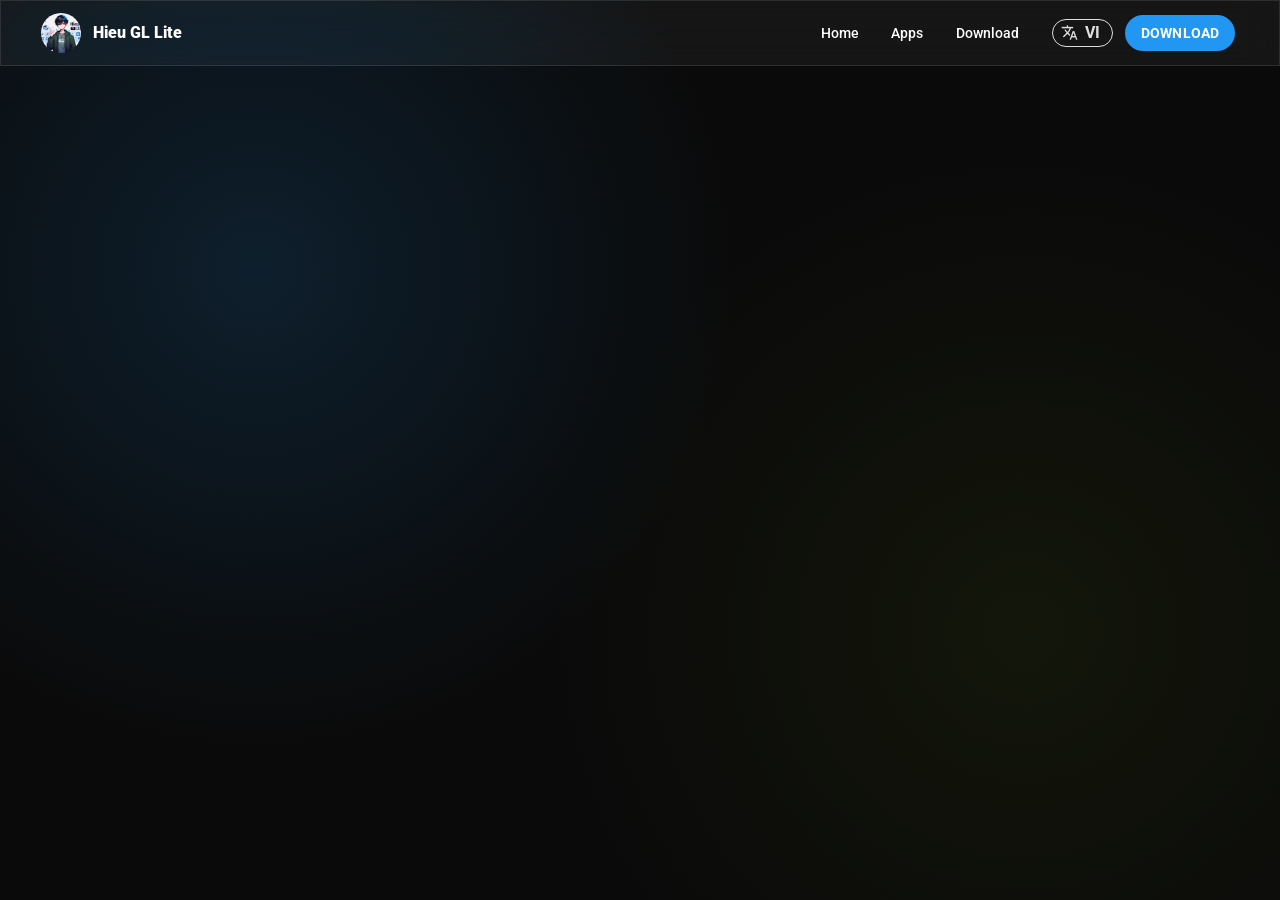
==== commit bf9f1a96: "Updated!" ====
--- a/index.html
+++ b/index.html
@@ -201,14 +201,14 @@
     <meta charset="UTF-8">
     <link rel="icon" href="/favicon.ico">
     <meta name="viewport" content="width=device-width, initial-scale=1.0">
-    <title>Welcome to Vuetify 4</title>
-    <script type="module" crossorigin src="/assets/index-C5hbOiOy.js"></script>
+    <title>Hiếu GL Lite</title>
+    <script type="module" crossorigin src="/assets/index-sEYquHgG.js"></script>
     <link rel="modulepreload" crossorigin href="/assets/@fortawesome-BQhRbwvE.js">
     <link rel="modulepreload" crossorigin href="/assets/@vue-CSFT8n8W.js">
     <link rel="modulepreload" crossorigin href="/assets/@intlify-B943miE5.js">
     <link rel="modulepreload" crossorigin href="/assets/vue-i18n-DYyKml9O.js">
     <link rel="modulepreload" crossorigin href="/assets/vue-router-B640AlaD.js">
-    <link rel="modulepreload" crossorigin href="/assets/vuetify-CQAPmsbh.js">
+    <link rel="modulepreload" crossorigin href="/assets/vuetify-B0Vm8IkI.js">
     <link rel="stylesheet" crossorigin href="/assets/vuetify-4tn5gESG.css">
     <link rel="stylesheet" crossorigin href="/assets/index-C-7-eJ5a.css">
     <link rel="stylesheet" crossorigin href="/assets/@mdi-BZHkQliH.css">
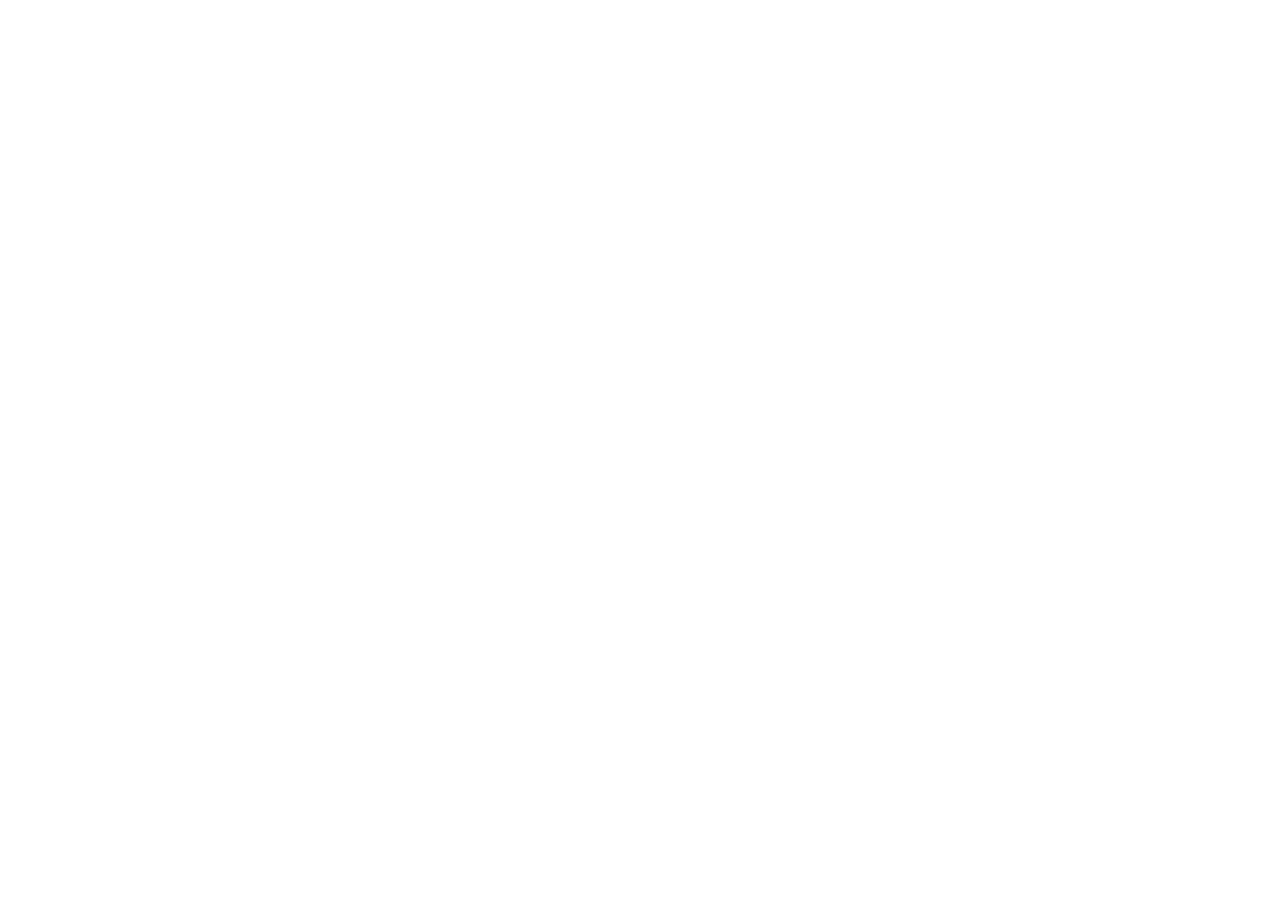
==== commit 26bfbee4: "26.10.0" ====
--- a/index.html
+++ b/index.html
@@ -1,6 +1,7 @@
 <!DOCTYPE html>
 <html lang="en">
   <head>
+    <link rel="preload" as="font" type="font/ttf" href="/assets/GoogleSans-Medium-BtpXYtLb.ttf" crossorigin="anonymous">
     <link rel="preload" as="font" type="font/ttf" href="/assets/materialdesignicons-webfont-B7mPwVP_.ttf" crossorigin="anonymous">
     <link rel="preload" as="font" type="font/eot" href="/assets/materialdesignicons-webfont-CSr8KVlo.eot" crossorigin="anonymous">
     <link rel="preload" as="font" type="font/woff2" href="/assets/materialdesignicons-webfont-Dp5v-WZN.woff2" crossorigin="anonymous">
@@ -202,15 +203,57 @@
     <link rel="icon" href="/favicon.ico">
     <meta name="viewport" content="width=device-width, initial-scale=1.0">
     <title>Hiếu GL Lite</title>
-    <script type="module" crossorigin src="/assets/index-sEYquHgG.js"></script>
-    <link rel="modulepreload" crossorigin href="/assets/@fortawesome-BQhRbwvE.js">
-    <link rel="modulepreload" crossorigin href="/assets/@vue-CSFT8n8W.js">
-    <link rel="modulepreload" crossorigin href="/assets/@intlify-B943miE5.js">
-    <link rel="modulepreload" crossorigin href="/assets/vue-i18n-DYyKml9O.js">
-    <link rel="modulepreload" crossorigin href="/assets/vue-router-B640AlaD.js">
-    <link rel="modulepreload" crossorigin href="/assets/vuetify-B0Vm8IkI.js">
-    <link rel="stylesheet" crossorigin href="/assets/vuetify-4tn5gESG.css">
-    <link rel="stylesheet" crossorigin href="/assets/index-C-7-eJ5a.css">
+    <!-- Single Page Apps for GitHub Pages -->
+    <script type="text/javascript">
+      (function(l) {
+        if (l.search[1] === '/' ) {
+          var decoded = l.search.slice(1).split('&').map(function(s) { 
+            return s.replace(/~and~/g, '&')
+          }).join('?');
+          window.history.replaceState(null, null,
+              l.pathname.slice(0, -1) + decoded + l.hash
+          );
+        }
+      }(window.location))
+    </script>
+    <!-- Early Theme Initialization to prevent flicker -->
+    <script type="text/javascript">
+      (function() {
+        try {
+          var pref = localStorage.getItem('user_theme_preference') || localStorage.getItem('theme_preference');
+          var actual = localStorage.getItem('hieugllite_theme');
+          var isDark = true;
+          if (pref === 'light') {
+            isDark = false;
+          } else if (pref === 'dark') {
+            isDark = true;
+          } else if (actual === 'light') {
+            isDark = false;
+          } else if (actual === 'dark') {
+            isDark = true;
+          } else if (window.matchMedia) {
+            isDark = window.matchMedia('(prefers-color-scheme: dark)').matches;
+          }
+          if (isDark) {
+            document.documentElement.classList.add('theme-dark');
+            document.documentElement.classList.remove('theme-light');
+          } else {
+            document.documentElement.classList.add('theme-light');
+            document.documentElement.classList.remove('theme-dark');
+          }
+        } catch(e) {}
+      })();
+    </script>
+    <script type="module" crossorigin src="/assets/index-QpYiT5ir.js"></script>
+    <link rel="modulepreload" crossorigin href="/assets/@fortawesome-BGIv5026.js">
+    <link rel="modulepreload" crossorigin href="/assets/@iconify-CX_2sn0S.js">
+    <link rel="modulepreload" crossorigin href="/assets/@vue-DZ3FVTLn.js">
+    <link rel="modulepreload" crossorigin href="/assets/@intlify-DAohw3dp.js">
+    <link rel="modulepreload" crossorigin href="/assets/vue-i18n-ClYg-84B.js">
+    <link rel="modulepreload" crossorigin href="/assets/vue-router-BuWDLuVx.js">
+    <link rel="modulepreload" crossorigin href="/assets/vuetify-B0on-tvo.js">
+    <link rel="stylesheet" crossorigin href="/assets/vuetify-DBgdqoth.css">
+    <link rel="stylesheet" crossorigin href="/assets/index-BlkIqSdA.css">
     <link rel="stylesheet" crossorigin href="/assets/@mdi-BZHkQliH.css">
   </head>
   <body>
--- a/assets/vuetify-DBgdqoth.css
+++ b/assets/vuetify-DBgdqoth.css
@@ -0,0 +1 @@
+@layer vuetify-components{.v-avatar{text-align:center;vertical-align:middle;flex:none;justify-content:center;align-items:center;line-height:normal;transition:width .2s cubic-bezier(.4,0,.2,1),height .2s cubic-bezier(.4,0,.2,1);display:inline-flex;position:relative;overflow:hidden}.v-avatar.v-avatar--size-x-small{--v-avatar-height:24px}.v-avatar.v-avatar--size-small{--v-avatar-height:32px}.v-avatar.v-avatar--size-default{--v-avatar-height:40px}.v-avatar.v-avatar--size-large{--v-avatar-height:48px}.v-avatar.v-avatar--size-x-large{--v-avatar-height:56px}.v-avatar.v-avatar--density-default{height:calc(var(--v-avatar-height) + 0px);width:calc(var(--v-avatar-height) + 0px)}.v-avatar.v-avatar--density-comfortable{height:calc(var(--v-avatar-height) + -4px);width:calc(var(--v-avatar-height) + -4px)}.v-avatar.v-avatar--density-compact{height:calc(var(--v-avatar-height) + -8px);width:calc(var(--v-avatar-height) + -8px)}.v-avatar{border-color:rgba(var(--v-border-color), var(--v-border-opacity));border-style:solid;border-width:0}.v-avatar--border{box-shadow:none;border-width:thin}.v-avatar{border-radius:50%}.v-avatar--variant-plain,.v-avatar--variant-outlined,.v-avatar--variant-text,.v-avatar--variant-tonal{color:inherit;background:0 0}.v-avatar--variant-plain{opacity:.62}.v-avatar--variant-plain:focus,.v-avatar--variant-plain:hover{opacity:1}.v-avatar--variant-plain .v-avatar__overlay{display:none}.v-avatar--variant-elevated,.v-avatar--variant-flat{background:rgb(var(--v-theme-surface));color:color-mix(in srgb, rgb(var(--v-theme-on-surface)) calc(var(--v-medium-emphasis-opacity) * 100%), transparent)}.v-avatar--variant-elevated{box-shadow:0px 1px 2px 0px rgba(var(--v-shadow-color), var(--v-shadow-key-opacity,.3)), 0px 1px 3px 1px rgba(var(--v-shadow-color), var(--v-shadow-ambient-opacity,.15));--v-elevation-overlay:color-mix(in srgb, var(--v-elevation-overlay-color) 2%, transparent)}.v-avatar--variant-flat{box-shadow:0px 0px 0px 0px rgba(var(--v-shadow-color), var(--v-shadow-key-opacity,.3)), 0px 0px 0px 0px rgba(var(--v-shadow-color), var(--v-shadow-ambient-opacity,.15));--v-elevation-overlay:color-mix(in srgb, var(--v-elevation-overlay-color) 0%, transparent)}.v-avatar--variant-outlined{border:thin solid}.v-avatar--variant-text .v-avatar__overlay{background:currentColor}.v-avatar--variant-tonal .v-avatar__underlay{opacity:var(--v-activated-opacity);border-radius:inherit;pointer-events:none;background:currentColor;inset:0}.v-avatar .v-avatar__underlay{position:absolute}.v-avatar--rounded{border-radius:4px}.v-avatar--start{margin-inline-end:8px}.v-avatar--end{margin-inline-start:8px}.v-avatar .v-img{width:100%;height:100%}.v-badge{line-height:1;display:inline-block}.v-badge__badge{font-family:var(--v-font-body,"Roboto", sans-serif);text-align:center;text-indent:0;white-space:nowrap;background:rgb(var(--v-theme-surface-variant));min-width:20px;height:1.25rem;color:color-mix(in srgb, rgb(var(--v-theme-on-surface-variant)) calc(var(--v-high-emphasis-opacity) * 100%), transparent);border-radius:10px;justify-content:center;align-items:center;padding:4px 6px;font-size:.75rem;font-weight:500;transition:all .225s cubic-bezier(.4,0,.2,1);display:inline-flex;position:absolute}.v-badge__badge:has(.v-icon){padding:4px 6px}.v-badge--bordered .v-badge__badge:after{border-radius:inherit;color:rgb(var(--v-theme-background));content:"";border-style:solid;border-width:2px;position:absolute;inset:0;transform:scale(1.05)}.v-badge--dot .v-badge__badge{border-radius:50%;width:9px;min-width:0;height:9px;padding:0}.v-badge--dot .v-badge__badge:after{border-width:1.5px}.v-badge--inline .v-badge__badge{vertical-align:middle;position:relative}.v-badge__badge .v-icon{color:inherit;margin:0 -2px;font-size:.75rem}.v-badge__badge img,.v-badge__badge .v-img{width:100%;height:100%}.v-badge__wrapper{display:flex;position:relative}.v-badge--inline .v-badge__wrapper{justify-content:center;align-items:center;margin:0 4px;display:inline-flex}.v-icon{--v-icon-size-multiplier:1;font-feature-settings:"liga";letter-spacing:normal;height:1em;opacity:var(--v-icon-opacity,1);text-indent:0;text-align:center;-webkit-user-select:none;user-select:none;vertical-align:middle;justify-content:center;align-items:center;width:1em;min-width:1em;line-height:1;display:inline-flex;position:relative}.v-icon--clickable{cursor:pointer}.v-icon--disabled{pointer-events:none;opacity:.38}.v-icon--size-x-small{font-size:calc(var(--v-icon-size-multiplier) * 1em)}.v-icon--size-small{font-size:calc(var(--v-icon-size-multiplier) * 1.25em)}.v-icon--size-default{font-size:calc(var(--v-icon-size-multiplier) * 1.5em)}.v-icon--size-large{font-size:calc(var(--v-icon-size-multiplier) * 1.75em)}.v-icon--size-x-large{font-size:calc(var(--v-icon-size-multiplier) * 2em)}.v-icon__svg{fill:currentColor;width:100%;height:100%}.v-icon--start{margin-inline-end:8px}.v-icon--end{margin-inline-start:8px}.v-img{--v-theme-overlay-multiplier:3;z-index:0}.v-img.v-img--absolute{z-index:-1;width:100%;height:100%;position:absolute;top:0;left:0;overflow:hidden}.v-img.v-img--fit-content{max-width:fit-content}.v-img.v-img--fit-content>.v-img__img{position:relative}.v-img.v-img--fit-content>.v-responsive__sizer{display:none}.v-img--booting .v-responsive__sizer{transition:none}.v-img--rounded{border-radius:4px}.v-img__img,.v-img__picture,.v-img__gradient,.v-img__placeholder,.v-img__error{z-index:-1;width:100%;height:100%;position:absolute;top:0;left:0}.v-img__img--preload{filter:blur(4px)}.v-img__img--contain{object-fit:contain}.v-img__img--cover{object-fit:cover}.v-img__gradient{background-repeat:no-repeat}.v-responsive{flex:1 0 auto;max-width:100%;max-height:100%;display:flex;position:relative;overflow:hidden}.v-responsive--inline{flex:none;display:inline-flex}.v-responsive__content{flex:1 0 0;max-width:100%}.v-responsive__sizer~.v-responsive__content{margin-inline-start:-100%}.v-responsive__sizer{pointer-events:none;flex:1 0 0;transition:padding-bottom .2s cubic-bezier(.4,0,.2,1)}.v-btn{letter-spacing:.00714286em;text-indent:.00714286em;text-transform:none;-webkit-user-select:none;user-select:none;vertical-align:middle;border-radius:4px;outline:none;flex-direction:row;flex-shrink:0;justify-content:center;align-items:center;max-width:100%;font-weight:500;line-height:normal;text-decoration:none;transition-property:box-shadow,transform,opacity,background;transition-duration:.28s;transition-timing-function:cubic-bezier(.4,0,.2,1);display:inline-flex;position:relative}.v-locale--is-rtl .v-btn{text-indent:-.00714286em}.v-btn--size-x-small{--v-btn-size:.625rem;--v-btn-height:20px;font-size:var(--v-btn-size);min-width:36px;padding:0 8px}.v-btn--size-small{--v-btn-size:.75rem;--v-btn-height:28px;font-size:var(--v-btn-size);min-width:50px;padding:0 12px}.v-btn--size-default{--v-btn-size:.875rem;--v-btn-height:36px;font-size:var(--v-btn-size);min-width:64px;padding:0 16px}.v-btn--size-large{--v-btn-size:1rem;--v-btn-height:44px;font-size:var(--v-btn-size);min-width:78px;padding:0 20px}.v-btn--size-x-large{--v-btn-size:1.125rem;--v-btn-height:52px;font-size:var(--v-btn-size);min-width:92px;padding:0 24px}.v-btn.v-btn--density-default{height:calc(var(--v-btn-height) + 0px)}.v-btn.v-btn--density-comfortable{height:calc(var(--v-btn-height) + -8px)}.v-btn.v-btn--density-compact{height:calc(var(--v-btn-height) + -12px)}.v-btn{border-color:rgba(var(--v-border-color), var(--v-border-opacity));border-style:solid;border-width:0}.v-btn--border{box-shadow:none;border-width:thin}.v-btn--absolute{position:absolute}.v-btn--fixed{position:fixed}.v-btn:hover>.v-btn__overlay{opacity:calc(var(--v-hover-opacity) * var(--v-theme-overlay-multiplier))}.v-btn:focus-visible>.v-btn__overlay{opacity:calc(var(--v-focus-opacity) * var(--v-theme-overlay-multiplier))}@supports not selector(:focus-visible){.v-btn:focus>.v-btn__overlay{opacity:calc(var(--v-focus-opacity) * var(--v-theme-overlay-multiplier))}}.v-btn--active>.v-btn__overlay,.v-btn[aria-haspopup=menu][aria-expanded=true]>.v-btn__overlay{opacity:calc(var(--v-activated-opacity) * var(--v-theme-overlay-multiplier))}.v-btn--active:hover>.v-btn__overlay,.v-btn[aria-haspopup=menu][aria-expanded=true]:hover>.v-btn__overlay{opacity:calc((var(--v-activated-opacity) + var(--v-hover-opacity)) * var(--v-theme-overlay-multiplier))}.v-btn--active:focus-visible>.v-btn__overlay,.v-btn[aria-haspopup=menu][aria-expanded=true]:focus-visible>.v-btn__overlay{opacity:calc((var(--v-activated-opacity) + var(--v-focus-opacity)) * var(--v-theme-overlay-multiplier))}@supports not selector(:focus-visible){.v-btn--active:focus>.v-btn__overlay,.v-btn[aria-haspopup=menu][aria-expanded=true]:focus>.v-btn__overlay{opacity:calc((var(--v-activated-opacity) + var(--v-focus-opacity)) * var(--v-theme-overlay-multiplier))}}.v-btn--variant-plain,.v-btn--variant-outlined,.v-btn--variant-text,.v-btn--variant-tonal{color:inherit;background:0 0}.v-btn--variant-plain{opacity:.62}.v-btn--variant-plain:focus,.v-btn--variant-plain:hover{opacity:1}.v-btn--variant-plain .v-btn__overlay{display:none}.v-btn--variant-elevated,.v-btn--variant-flat{background:rgb(var(--v-theme-surface));color:color-mix(in srgb, rgb(var(--v-theme-on-surface)) calc(var(--v-high-emphasis-opacity) * 100%), transparent)}.v-btn--variant-elevated{box-shadow:0px 1px 2px 0px rgba(var(--v-shadow-color), var(--v-shadow-key-opacity,.3)), 0px 1px 3px 1px rgba(var(--v-shadow-color), var(--v-shadow-ambient-opacity,.15));--v-elevation-overlay:color-mix(in srgb, var(--v-elevation-overlay-color) 2%, transparent)}.v-btn--variant-flat{box-shadow:0px 0px 0px 0px rgba(var(--v-shadow-color), var(--v-shadow-key-opacity,.3)), 0px 0px 0px 0px rgba(var(--v-shadow-color), var(--v-shadow-ambient-opacity,.15));--v-elevation-overlay:color-mix(in srgb, var(--v-elevation-overlay-color) 0%, transparent)}.v-btn--variant-outlined{border:thin solid}.v-btn--variant-text .v-btn__overlay{background:currentColor}.v-btn--variant-tonal .v-btn__underlay{opacity:var(--v-activated-opacity);border-radius:inherit;pointer-events:none;background:currentColor;inset:0}.v-btn .v-btn__underlay{position:absolute}@supports selector(:focus-visible){.v-btn:after{pointer-events:none;border-radius:inherit;opacity:0;content:"";border:2px solid;width:100%;height:100%;transition:opacity .2s ease-in-out;position:absolute;top:0;left:0}.v-btn:focus-visible:after{opacity:calc(.25 * var(--v-theme-overlay-multiplier))}}.v-btn--icon{border-radius:50%;min-width:0;padding:0}.v-btn--icon.v-btn--size-default{--v-btn-size:1rem}.v-btn--icon.v-btn--density-default{width:calc(var(--v-btn-height) + 12px);height:calc(var(--v-btn-height) + 12px)}.v-btn--icon.v-btn--density-comfortable{width:calc(var(--v-btn-height) + 0px);height:calc(var(--v-btn-height) + 0px)}.v-btn--icon.v-btn--density-compact{width:calc(var(--v-btn-height) + -8px);height:calc(var(--v-btn-height) + -8px)}.v-btn--elevated:hover,.v-btn--elevated:focus{box-shadow:0px 1px 2px 0px rgba(var(--v-shadow-color), var(--v-shadow-key-opacity,.3)), 0px 2px 6px 2px rgba(var(--v-shadow-color), var(--v-shadow-ambient-opacity,.15));--v-elevation-overlay:color-mix(in srgb, var(--v-elevation-overlay-color) 4%, transparent)}.v-btn--elevated:active{box-shadow:0px 1px 2px 0px rgba(var(--v-shadow-color), var(--v-shadow-key-opacity,.3)), 0px 1px 3px 1px rgba(var(--v-shadow-color), var(--v-shadow-ambient-opacity,.15));--v-elevation-overlay:color-mix(in srgb, var(--v-elevation-overlay-color) 2%, transparent)}.v-btn--flat{box-shadow:none}.v-btn--block{flex:1 0 auto;min-width:100%;display:flex}.v-btn--spaced .v-btn__content{flex-grow:1}.v-btn--spaced.v-btn--spaced-start>.v-btn__content{justify-content:end}.v-btn--spaced.v-btn--spaced-end>.v-btn__content{justify-content:start}.v-btn--disabled{pointer-events:none;opacity:.26}.v-btn--disabled:hover{opacity:.26}.v-btn--disabled.v-btn--variant-elevated,.v-btn--disabled.v-btn--variant-flat{box-shadow:none;opacity:1;color:color-mix(in srgb, rgb(var(--v-theme-on-surface)) 26%, transparent);background:rgb(var(--v-theme-surface))}.v-btn--disabled.v-btn--variant-elevated .v-btn__overlay,.v-btn--disabled.v-btn--variant-flat .v-btn__overlay{opacity:.461538}.v-btn--loading{pointer-events:none}.v-btn--loading .v-btn__content,.v-btn--loading .v-btn__prepend,.v-btn--loading .v-btn__append{opacity:0}.v-btn--stacked{flex-direction:column;justify-content:center;align-items:center;gap:4px}.v-btn--stacked .v-btn__content{flex-direction:column;line-height:1.25}.v-btn--stacked .v-btn__prepend,.v-btn--stacked .v-btn__append,.v-btn--stacked .v-btn__content>.v-icon--start,.v-btn--stacked .v-btn__content>.v-icon--end{margin-inline:0}.v-btn--stacked.v-btn--size-x-small{--v-btn-size:.625rem;--v-btn-height:56px;font-size:var(--v-btn-size);min-width:56px;padding:0 12px}.v-btn--stacked.v-btn--size-small{--v-btn-size:.75rem;--v-btn-height:64px;font-size:var(--v-btn-size);min-width:64px;padding:0 14px}.v-btn--stacked.v-btn--size-default{--v-btn-size:.875rem;--v-btn-height:72px;font-size:var(--v-btn-size);min-width:72px;padding:0 16px}.v-btn--stacked.v-btn--size-large{--v-btn-size:1rem;--v-btn-height:80px;font-size:var(--v-btn-size);min-width:80px;padding:0 18px}.v-btn--stacked.v-btn--size-x-large{--v-btn-size:1.125rem;--v-btn-height:88px;font-size:var(--v-btn-size);min-width:88px;padding:0 20px}.v-btn--stacked.v-btn--density-default{height:calc(var(--v-btn-height) + 0px)}.v-btn--stacked.v-btn--density-comfortable{height:calc(var(--v-btn-height) + -16px)}.v-btn--stacked.v-btn--density-compact{height:calc(var(--v-btn-height) + -24px)}.v-btn--slim{padding:0 8px}.v-btn--readonly{pointer-events:none}.v-btn--rounded{border-radius:24px}.v-btn--rounded.v-btn--icon{border-radius:4px}.v-btn .v-icon{--v-icon-size-multiplier:.857143}.v-btn--icon .v-icon{--v-icon-size-multiplier:1}.v-btn--stacked .v-icon{--v-icon-size-multiplier:1.14286}.v-btn--stacked.v-btn--block{min-width:100%}.v-btn__loader{justify-content:center;align-items:center;width:100%;height:100%;display:flex;position:absolute;top:0;left:0}.v-btn__loader>.v-progress-circular{width:1.5em;height:1.5em}.v-btn__content,.v-btn__prepend,.v-btn__append{align-items:center;transition:transform,opacity .2s cubic-bezier(.4,0,.2,1);display:flex}.v-btn__prepend{margin-inline:calc(var(--v-btn-height) / -9) calc(var(--v-btn-height) / 4.5)}.v-btn--slim .v-btn__prepend{margin-inline-start:0}.v-btn__append{margin-inline:calc(var(--v-btn-height) / 4.5) calc(var(--v-btn-height) / -9)}.v-btn--slim .v-btn__append{margin-inline-end:0}.v-btn__content{white-space:nowrap;justify-content:center}.v-btn__content>.v-icon--start{margin-inline:calc(var(--v-btn-height) / -9) calc(var(--v-btn-height) / 4.5)}.v-btn__content>.v-icon--end{margin-inline:calc(var(--v-btn-height) / 4.5) calc(var(--v-btn-height) / -9)}.v-btn--stacked .v-btn__content{white-space:normal}.v-btn__overlay{border-radius:inherit;opacity:0;background-color:currentColor;transition:opacity .2s ease-in-out}.v-btn__overlay,.v-btn__underlay{pointer-events:none;width:100%;height:100%;position:absolute;top:0;left:0}.v-pagination .v-btn{width:auto;padding-inline:5px}.v-pagination .v-btn.v-btn--density-default{min-width:calc(var(--v-btn-height) + 12px)}.v-pagination .v-btn.v-btn--density-comfortable{min-width:calc(var(--v-btn-height) + 0px)}.v-pagination .v-btn.v-btn--density-compact{min-width:calc(var(--v-btn-height) + -8px)}.v-pagination .v-btn{border-radius:4px}.v-pagination .v-btn--rounded{border-radius:50%}.v-pagination .v-btn__overlay{transition:none}.v-pagination__prev .v-btn,.v-pagination__next .v-btn{padding-inline:0}.v-pagination__prev .v-btn.v-btn--density-default,.v-pagination__next .v-btn.v-btn--density-default{width:calc(var(--v-btn-height) + 12px)}.v-pagination__prev .v-btn.v-btn--density-comfortable,.v-pagination__next .v-btn.v-btn--density-comfortable{width:calc(var(--v-btn-height) + 0px)}.v-pagination__prev .v-btn.v-btn--density-compact,.v-pagination__next .v-btn.v-btn--density-compact{width:calc(var(--v-btn-height) + -8px)}.v-pagination .v-pagination__item--is-active .v-btn__overlay{opacity:var(--v-border-opacity)}@media (forced-colors:active){.v-btn:not(.v-btn--variant-text,.v-btn--variant-plain){border:thin solid}.v-btn:focus-visible{outline-offset:2px;outline:2px solid}}.v-btn-toggle>.v-btn.v-btn--active:not(.v-btn--disabled)>.v-btn__overlay{opacity:calc(var(--v-activated-opacity) * var(--v-theme-overlay-multiplier))}.v-btn-toggle>.v-btn.v-btn--active:not(.v-btn--disabled):hover>.v-btn__overlay{opacity:calc((var(--v-activated-opacity) + var(--v-hover-opacity)) * var(--v-theme-overlay-multiplier))}.v-btn-toggle>.v-btn.v-btn--active:not(.v-btn--disabled):focus-visible>.v-btn__overlay{opacity:calc((var(--v-activated-opacity) + var(--v-focus-opacity)) * var(--v-theme-overlay-multiplier))}@supports not selector(:focus-visible){.v-btn-toggle>.v-btn.v-btn--active:not(.v-btn--disabled):focus>.v-btn__overlay{opacity:calc((var(--v-activated-opacity) + var(--v-focus-opacity)) * var(--v-theme-overlay-multiplier))}}.v-btn-toggle>.v-btn.v-btn--active:not(.v-btn--disabled).v-btn--variant-plain{opacity:1}.v-btn-group{vertical-align:middle;border-color:rgba(var(--v-border-color), var(--v-border-opacity));border-style:solid;border-width:0;flex-wrap:nowrap;min-width:0;max-width:100%;display:inline-flex;overflow:auto hidden}.v-btn-group--border{box-shadow:none;border-width:thin}.v-btn-group{box-shadow:0px 0px 0px 0px rgba(var(--v-shadow-color), var(--v-shadow-key-opacity,.3)), 0px 0px 0px 0px rgba(var(--v-shadow-color), var(--v-shadow-ambient-opacity,.15));--v-elevation-overlay:color-mix(in srgb, var(--v-elevation-overlay-color) 0%, transparent);color:color-mix(in srgb, rgb(var(--v-theme-on-surface)) calc(var(--v-high-emphasis-opacity) * 100%), transparent);background:0 0;border-radius:4px}.v-btn-group .v-btn{border-color:inherit;border-radius:0}.v-btn-group--tile{border-radius:0}.v-btn-group--density-default.v-btn-group--horizontal{height:48px}.v-btn-group--density-comfortable.v-btn-group--horizontal{height:40px}.v-btn-group--density-compact.v-btn-group--horizontal{height:36px}.v-btn-group--horizontal .v-btn:not(:last-child){border-inline-end:none}.v-btn-group--horizontal .v-btn:not(:first-child){border-inline-start:none}.v-btn-group--horizontal .v-btn:first-child{border-start-start-radius:inherit;border-end-start-radius:inherit}.v-btn-group--horizontal .v-btn:last-child{border-start-end-radius:inherit;border-end-end-radius:inherit}.v-btn-group--horizontal.v-btn-group--divided .v-btn:not(:last-child){border-inline-end-style:solid;border-inline-end-width:thin;border-inline-end-color:rgba(var(--v-border-color), var(--v-border-opacity))}.v-btn-group--vertical{flex-direction:column}.v-btn-group--vertical .v-btn:not(:last-child){border-block-end:none}.v-btn-group--vertical .v-btn:not(:first-child){border-block-start:none}.v-btn-group--vertical .v-btn:first-child{border-start-start-radius:inherit;border-start-end-radius:inherit}.v-btn-group--vertical .v-btn:last-child{border-end-end-radius:inherit;border-end-start-radius:inherit}.v-btn-group--vertical.v-btn-group--divided .v-btn:not(:last-child){border-block-end-style:solid;border-block-end-width:thin;border-block-end-color:rgba(var(--v-border-color), var(--v-border-opacity))}.v-progress-circular{vertical-align:middle;justify-content:center;align-items:center;display:inline-flex;position:relative;overflow:hidden}.v-progress-circular>svg{z-index:0;width:100%;height:100%;margin:auto;position:absolute;inset:0}.v-progress-circular__content{justify-content:center;align-items:center;display:flex}.v-progress-circular__underlay{color:rgba(var(--v-border-color), var(--v-border-opacity));stroke:currentColor;z-index:1}.v-progress-circular__overlay{stroke:currentColor;z-index:2;transition:all .2s ease-in-out,stroke-width}.v-progress-circular--revealing{--progress-reveal-duration:$progress-circular-reveal-duration}.v-progress-circular--revealing .v-progress-circular__overlay{transition-duration:var(--progress-reveal-duration), 0s}.v-progress-circular--size-x-small{width:16px;height:16px}.v-progress-circular--size-small{width:24px;height:24px}.v-progress-circular--size-default{width:32px;height:32px}.v-progress-circular--size-large{width:48px;height:48px}.v-progress-circular--size-x-large{width:64px;height:64px}.v-progress-circular--indeterminate>svg{transform-origin:50%;transition:all .2s ease-in-out;animation:1.4s linear infinite progress-circular-rotate}.v-progress-circular--indeterminate .v-progress-circular__overlay{stroke-dasharray:25 200;stroke-dashoffset:0;stroke-linecap:round;transform-origin:50%;animation:1.4s ease-in-out infinite progress-circular-dash,1.4s linear infinite progress-circular-rotate;transform:rotate(-90deg)}.v-progress-circular--disable-shrink>svg{animation-duration:.7s}.v-progress-circular--disable-shrink .v-progress-circular__overlay{animation:none}.v-progress-circular--indeterminate:not(.v-progress-circular--visible)>svg,.v-progress-circular--indeterminate:not(.v-progress-circular--visible) .v-progress-circular__overlay{animation-play-state:paused}@keyframes progress-circular-dash{0%{stroke-dasharray:1 200;stroke-dashoffset:0}50%{stroke-dasharray:100 200;stroke-dashoffset:-15px}to{stroke-dasharray:100 200;stroke-dashoffset:-124px}}@keyframes progress-circular-rotate{to{transform:rotate(270deg)}}.v-progress-linear{background:0 0;width:100%;transition:all .2s cubic-bezier(.4,0,.2,1),-webkit-mask-size,mask-size;position:relative;overflow:hidden}@media (forced-colors:active){.v-progress-linear{border:thin solid buttontext}}.v-progress-linear__background,.v-progress-linear__buffer{opacity:var(--v-border-opacity);background:currentColor;width:100%;transition:inherit;position:absolute;top:0;bottom:0;left:0}.v-progress-linear__content{justify-content:center;align-items:center;width:100%;height:100%;display:flex;position:absolute;top:0;left:0}.v-progress-linear--clickable .v-progress-linear__content{pointer-events:none}.v-progress-linear__determinate,.v-progress-linear__indeterminate{background:currentColor}.v-progress-linear__determinate{height:inherit;transition:width,left,right;position:absolute;left:0}.v-progress-linear__indeterminate .long,.v-progress-linear__indeterminate .short{height:inherit;width:auto;animation-duration:2.2s;animation-iteration-count:infinite;animation-play-state:paused;position:absolute;inset:0 auto 0 0}.v-progress-linear__indeterminate .long{animation-name:indeterminate-ltr}.v-progress-linear__indeterminate .short{animation-name:indeterminate-short-ltr}.v-progress-linear__stream{opacity:.3;pointer-events:none;transition:width,left,right;animation:.25s linear infinite paused stream;position:absolute;bottom:0;left:auto}.v-progress-linear--reverse .v-progress-linear__background,.v-progress-linear--reverse .v-progress-linear__determinate,.v-progress-linear--reverse .v-progress-linear__content,.v-progress-linear--reverse .v-progress-linear__indeterminate .long,.v-progress-linear--reverse .v-progress-linear__indeterminate .short{left:auto;right:0}.v-progress-linear--reverse .v-progress-linear__indeterminate .long{animation-name:indeterminate-rtl}.v-progress-linear--reverse .v-progress-linear__indeterminate .short{animation-name:indeterminate-short-rtl}.v-progress-linear--reverse .v-progress-linear__stream{right:auto}.v-progress-linear--absolute,.v-progress-linear--fixed{z-index:1;left:0}.v-progress-linear--absolute{position:absolute}.v-progress-linear--fixed{position:fixed}.v-progress-linear--rounded{border-radius:9999px}.v-progress-linear--rounded.v-progress-linear--rounded-bar .v-progress-linear__determinate,.v-progress-linear--rounded.v-progress-linear--rounded-bar .v-progress-linear__indeterminate{border-radius:inherit}.v-progress-linear--striped .v-progress-linear__determinate{background-image:linear-gradient(135deg,#ffffff40 25%,#0000 0 50%,#ffffff40 0 75%,#0000 0,#0000);background-repeat:repeat;background-size:var(--v-progress-linear-height);animation:1s linear infinite progress-linear-stripes}.v-progress-linear--active .v-progress-linear__indeterminate .long,.v-progress-linear--active .v-progress-linear__indeterminate .short,.v-progress-linear--active .v-progress-linear__stream{animation-play-state:running}.v-progress-linear--rounded-bar .v-progress-linear__determinate,.v-progress-linear--rounded-bar .v-progress-linear__indeterminate,.v-progress-linear--rounded-bar .v-progress-linear__stream+.v-progress-linear__background{border-radius:9999px}.v-progress-linear--rounded-bar .v-progress-linear__determinate{border-start-start-radius:0;border-end-start-radius:0}@keyframes indeterminate-ltr{0%{left:-90%;right:100%}60%{left:-90%;right:100%}to{left:100%;right:-35%}}@keyframes indeterminate-rtl{0%{left:100%;right:-90%}60%{left:100%;right:-90%}to{left:-35%;right:100%}}@keyframes indeterminate-short-ltr{0%{left:-200%;right:100%}60%{left:107%;right:-8%}to{left:107%;right:-8%}}@keyframes indeterminate-short-rtl{0%{left:100%;right:-200%}60%{left:-8%;right:107%}to{left:-8%;right:107%}}@keyframes stream{to{transform:translateX(var(--v-progress-linear-stream-to))}}@keyframes progress-linear-stripes{0%{background-position-x:var(--v-progress-linear-height)}}.v-ripple__container{color:inherit;border-radius:inherit;z-index:0;pointer-events:none;contain:strict;width:100%;height:100%;position:absolute;top:0;left:0;overflow:hidden}.v-ripple__animation{color:inherit;opacity:0;pointer-events:none;will-change:transform, opacity;background:currentColor;border-radius:50%;position:absolute;top:0;left:0;overflow:hidden}.v-ripple__animation--enter{opacity:0;transition:none}.v-ripple__animation--in{opacity:calc(.25 * var(--v-theme-overlay-multiplier));transition:transform .25s cubic-bezier(0,0,.2,1),opacity .1s cubic-bezier(0,0,.2,1)}@media (prefers-reduced-motion:reduce){.v-ripple__animation--in{transition-property:opacity;transition-duration:.1s}}.v-ripple__animation--out{opacity:0;transition:opacity .3s cubic-bezier(0,0,.2,1)}.v-card{overflow-wrap:break-word;z-index:0;border-color:rgba(var(--v-border-color), var(--v-border-opacity));border-style:solid;border-width:0;padding:0;text-decoration:none;transition-property:box-shadow,opacity,background,--v-elevation-overlay;transition-duration:.28s;transition-timing-function:cubic-bezier(.4,0,.2,1);display:block;position:relative;overflow:hidden}.v-card--border{box-shadow:none;border-width:thin}.v-card--absolute{position:absolute}.v-card--fixed{position:fixed}.v-card{border-radius:4px}.v-card:hover>.v-card__overlay{opacity:calc(var(--v-hover-opacity) * var(--v-theme-overlay-multiplier))}.v-card:focus-visible>.v-card__overlay{opacity:calc(var(--v-focus-opacity) * var(--v-theme-overlay-multiplier))}@supports not selector(:focus-visible){.v-card:focus>.v-card__overlay{opacity:calc(var(--v-focus-opacity) * var(--v-theme-overlay-multiplier))}}.v-card--active>.v-card__overlay,.v-card[aria-haspopup=menu][aria-expanded=true]>.v-card__overlay{opacity:calc(var(--v-activated-opacity) * var(--v-theme-overlay-multiplier))}.v-card--active:hover>.v-card__overlay,.v-card[aria-haspopup=menu][aria-expanded=true]:hover>.v-card__overlay{opacity:calc((var(--v-activated-opacity) + var(--v-hover-opacity)) * var(--v-theme-overlay-multiplier))}.v-card--active:focus-visible>.v-card__overlay,.v-card[aria-haspopup=menu][aria-expanded=true]:focus-visible>.v-card__overlay{opacity:calc((var(--v-activated-opacity) + var(--v-focus-opacity)) * var(--v-theme-overlay-multiplier))}@supports not selector(:focus-visible){.v-card--active:focus>.v-card__overlay,.v-card[aria-haspopup=menu][aria-expanded=true]:focus>.v-card__overlay{opacity:calc((var(--v-activated-opacity) + var(--v-focus-opacity)) * var(--v-theme-overlay-multiplier))}}.v-card--variant-plain,.v-card--variant-outlined,.v-card--variant-text,.v-card--variant-tonal{color:inherit;background:0 0}.v-card--variant-plain{opacity:.62}.v-card--variant-plain:focus,.v-card--variant-plain:hover{opacity:1}.v-card--variant-plain .v-card__overlay{display:none}.v-card--variant-elevated,.v-card--variant-flat{background:rgb(var(--v-theme-surface));color:color-mix(in srgb, rgb(var(--v-theme-on-surface)) calc(var(--v-high-emphasis-opacity) * 100%), transparent)}.v-card--variant-elevated{box-shadow:0px 1px 2px 0px rgba(var(--v-shadow-color), var(--v-shadow-key-opacity,.3)), 0px 1px 3px 1px rgba(var(--v-shadow-color), var(--v-shadow-ambient-opacity,.15));--v-elevation-overlay:color-mix(in srgb, var(--v-elevation-overlay-color) 2%, transparent)}.v-card--variant-flat{box-shadow:0px 0px 0px 0px rgba(var(--v-shadow-color), var(--v-shadow-key-opacity,.3)), 0px 0px 0px 0px rgba(var(--v-shadow-color), var(--v-shadow-ambient-opacity,.15));--v-elevation-overlay:color-mix(in srgb, var(--v-elevation-overlay-color) 0%, transparent)}.v-card--variant-outlined{border:thin solid}.v-card--variant-text .v-card__overlay{background:currentColor}.v-card--variant-tonal .v-card__underlay{opacity:var(--v-activated-opacity);border-radius:inherit;pointer-events:none;background:currentColor;inset:0}.v-card .v-card__underlay{position:absolute}.v-card--disabled{pointer-events:none;-webkit-user-select:none;user-select:none}.v-card--disabled>:not(.v-card__loader){opacity:.6}.v-card--flat{box-shadow:none}.v-card--hover{cursor:pointer}.v-card--hover:before,.v-card--hover:after{border-radius:inherit;content:"";pointer-events:none;transition:inherit;display:block;position:absolute;inset:0}.v-card--hover:before{opacity:1;z-index:-1;box-shadow:0px 1px 2px 0px rgba(var(--v-shadow-color), var(--v-shadow-key-opacity,.3)), 0px 1px 3px 1px rgba(var(--v-shadow-color), var(--v-shadow-ambient-opacity,.15));--v-elevation-overlay:color-mix(in srgb, var(--v-elevation-overlay-color) 2%, transparent)}.v-card--hover:after{z-index:1;opacity:0;box-shadow:0px 1px 3px 0px rgba(var(--v-shadow-color), var(--v-shadow-key-opacity,.3)), 0px 4px 8px 3px rgba(var(--v-shadow-color), var(--v-shadow-ambient-opacity,.15));--v-elevation-overlay:color-mix(in srgb, var(--v-elevation-overlay-color) 6%, transparent)}.v-card--hover:hover:after{opacity:1}.v-card--hover:hover:before{opacity:0}.v-card--hover:hover{box-shadow:0px 1px 3px 0px rgba(var(--v-shadow-color), var(--v-shadow-key-opacity,.3)), 0px 4px 8px 3px rgba(var(--v-shadow-color), var(--v-shadow-ambient-opacity,.15));--v-elevation-overlay:color-mix(in srgb, var(--v-elevation-overlay-color) 6%, transparent)}.v-card--link{cursor:pointer}.v-card-actions{flex:none;align-items:center;gap:.5rem;min-height:52px;padding:.5rem;display:flex}.v-card-item{flex:none;grid-template-columns:max-content auto max-content;grid-template-areas:"prepend content append";align-items:center;padding:.625rem 1rem;display:grid}.v-card-item+.v-card-text{padding-top:0}.v-card-item__prepend,.v-card-item__append{align-items:center;display:flex}.v-card-item__prepend{grid-area:prepend;padding-inline-end:.5rem}.v-card-item__append{grid-area:append;padding-inline-start:.5rem}.v-card-item__content{grid-area:content;align-self:center;overflow:hidden}.v-card-title{-webkit-hyphens:auto;hyphens:auto;letter-spacing:normal;overflow-wrap:normal;text-overflow:ellipsis;text-transform:none;white-space:nowrap;word-break:normal;word-wrap:break-word;flex:none;min-width:0;padding:.5rem 1rem;font-size:1.375rem;font-weight:400;display:block;overflow:hidden}.v-card .v-card-title{line-height:1.27273}.v-card--density-comfortable .v-card-title{line-height:1.75rem}.v-card--density-compact .v-card-title{line-height:1.55rem}.v-card-item .v-card-title{padding:0}.v-card-title+.v-card-text,.v-card-title+.v-card-actions{padding-top:0}.v-card-subtitle{letter-spacing:.0178571em;opacity:var(--v-card-subtitle-opacity,var(--v-medium-emphasis-opacity));text-overflow:ellipsis;text-transform:none;white-space:nowrap;flex:none;padding:0 1rem;font-size:.875rem;font-weight:400;display:block;overflow:hidden}.v-card .v-card-subtitle{line-height:1.42857}.v-card--density-comfortable .v-card-subtitle{line-height:1.125rem}.v-card--density-compact .v-card-subtitle{line-height:1rem}.v-card-item .v-card-subtitle{padding:0 0 .25rem}.v-card-text{letter-spacing:.0178571em;opacity:var(--v-card-text-opacity,1);text-transform:none;flex:auto;padding:1rem;font-size:.875rem;font-weight:400}.v-card .v-card-text{line-height:1.42857}.v-card--density-comfortable .v-card-text{line-height:1.2rem}.v-card--density-compact .v-card-text{line-height:1.15rem}.v-card__image{z-index:-1;flex:auto;width:100%;height:100%;display:flex;position:absolute;top:0;left:0;overflow:hidden}.v-card__content{border-radius:inherit;position:relative;overflow:hidden}.v-card__loader{z-index:1;width:100%;position:absolute;inset:0 0 auto}@media (forced-colors:active){.v-card__loader .v-progress-linear{border:none}}.v-card__overlay{border-radius:inherit;pointer-events:none;opacity:0;background-color:currentColor;transition:opacity .2s ease-in-out;position:absolute;inset:0}@media (forced-colors:active){.v-card:not(.v-card--variant-text,.v-card--variant-plain){border:thin solid}}.v-carousel{width:100%;position:relative;overflow:hidden}.v-carousel__controls{z-index:1;background:color-mix(in srgb, rgb(var(--v-theme-surface-variant)) 30%, transparent);width:100%;height:50px;color:rgb(var(--v-theme-on-surface-variant));justify-content:center;align-items:center;list-style-type:none;display:flex;position:absolute;bottom:0}.v-carousel__controls>.v-item-group{flex:0 auto}.v-carousel__controls__item{margin:0 8px}.v-carousel__controls__item .v-icon{opacity:.5}.v-carousel__controls__item--active .v-icon{opacity:1;vertical-align:middle}.v-carousel__controls__item:hover{background:0 0}.v-carousel__controls__item:hover .v-icon{opacity:.8}.v-carousel__progress{margin:0;bottom:0;left:0;right:0}.v-carousel-item{height:inherit;text-decoration:none;display:block}.v-carousel-item>.v-img{height:inherit}.v-carousel--hide-delimiter-background .v-carousel__controls{background:0 0}.v-carousel--vertical-delimiters .v-carousel__controls{flex-direction:column;width:50px;height:100%}.v-window{overflow:hidden}.v-window__container{height:inherit;flex-direction:column;transition:all .3s cubic-bezier(.25,.8,.5,1);display:flex;position:relative}.v-window__controls{pointer-events:none;justify-content:space-between;align-items:center;width:100%;height:100%;padding:0 16px;display:flex;position:absolute;top:0;left:0}.v-window__controls>*{pointer-events:auto}.v-window--show-arrows-on-hover{overflow:hidden}.v-window--show-arrows-on-hover .v-window__left{transform:translate(-200%)}:has(.v-window__controls--right).v-window--show-arrows-on-hover .v-window__left{transform:translate(200%)}.v-window--show-arrows-on-hover .v-window__right{transform:translate(200%)}:has(.v-window__controls--left).v-window--show-arrows-on-hover .v-window__right{transform:translate(-200%)}.v-window--show-arrows-on-hover:hover .v-window__left,.v-window--show-arrows-on-hover:hover .v-window__right{transform:translate(0)}.v-window--vertical-arrows .v-window__controls{flex-direction:column;justify-content:center;gap:12px}.v-window--vertical-arrows .v-window__controls--left{align-items:start}.v-window--vertical-arrows .v-window__controls--right{align-items:end}.v-window--vertical-arrows .v-window__controls .v-window__left .v-icon,.v-window--vertical-arrows .v-window__controls .v-window__right .v-icon{transform:rotate(90deg)}.v-window--crossfade>.v-window__container{isolation:isolate}.v-window--crossfade>.v-window__container>.v-window-item{mix-blend-mode:plus-lighter}.v-chip{white-space:nowrap;vertical-align:middle;align-items:center;min-width:0;max-width:100%;font-weight:400;text-decoration:none;display:inline-flex;position:relative;overflow:hidden}.v-chip .v-icon{--v-icon-size-multiplier:.857143}.v-chip.v-chip--size-x-small{--v-chip-size:.625rem;--v-chip-height:20px;padding:0 8px;font-size:.625rem}.v-chip.v-chip--size-x-small .v-avatar{--v-avatar-height:14px}.v-chip--pill.v-chip.v-chip--size-x-small .v-avatar{--v-avatar-height:20px}.v-chip.v-chip--size-x-small .v-avatar--start{margin-inline:-5.6px 4px}.v-chip--pill.v-chip.v-chip--size-x-small .v-avatar--start{margin-inline-start:-8px}.v-chip.v-chip--size-x-small .v-avatar--end{margin-inline:4px -5.6px}.v-chip--pill.v-chip.v-chip--size-x-small .v-avatar--end{margin-inline-end:-8px}.v-chip--pill.v-chip.v-chip--size-x-small .v-avatar--end+.v-chip__close{margin-inline-start:12px}.v-chip.v-chip--size-x-small .v-icon--start,.v-chip.v-chip--size-x-small .v-chip__filter{margin-inline:-4px 4px}.v-chip.v-chip--size-x-small .v-icon--end,.v-chip.v-chip--size-x-small .v-chip__close{margin-inline:4px -4px}.v-chip.v-chip--size-x-small .v-icon--end+.v-chip__close,.v-chip.v-chip--size-x-small .v-avatar--end+.v-chip__close,.v-chip.v-chip--size-x-small .v-chip__append+.v-chip__close{margin-inline-start:8px}.v-chip.v-chip--size-small{--v-chip-size:.75rem;--v-chip-height:26px;padding:0 10px;font-size:.75rem}.v-chip.v-chip--size-small .v-avatar{--v-avatar-height:20px}.v-chip--pill.v-chip.v-chip--size-small .v-avatar{--v-avatar-height:26px}.v-chip.v-chip--size-small .v-avatar--start{margin-inline:-7px 5px}.v-chip--pill.v-chip.v-chip--size-small .v-avatar--start{margin-inline-start:-10px}.v-chip.v-chip--size-small .v-avatar--end{margin-inline:5px -7px}.v-chip--pill.v-chip.v-chip--size-small .v-avatar--end{margin-inline-end:-10px}.v-chip--pill.v-chip.v-chip--size-small .v-avatar--end+.v-chip__close{margin-inline-start:15px}.v-chip.v-chip--size-small .v-icon--start,.v-chip.v-chip--size-small .v-chip__filter{margin-inline:-5px 5px}.v-chip.v-chip--size-small .v-icon--end,.v-chip.v-chip--size-small .v-chip__close{margin-inline:5px -5px}.v-chip.v-chip--size-small .v-icon--end+.v-chip__close,.v-chip.v-chip--size-small .v-avatar--end+.v-chip__close,.v-chip.v-chip--size-small .v-chip__append+.v-chip__close{margin-inline-start:10px}.v-chip.v-chip--size-default{--v-chip-size:.875rem;--v-chip-height:32px;padding:0 12px;font-size:.875rem}.v-chip.v-chip--size-default .v-avatar{--v-avatar-height:26px}.v-chip--pill.v-chip.v-chip--size-default .v-avatar{--v-avatar-height:32px}.v-chip.v-chip--size-default .v-avatar--start{margin-inline:-8.4px 6px}.v-chip--pill.v-chip.v-chip--size-default .v-avatar--start{margin-inline-start:-12px}.v-chip.v-chip--size-default .v-avatar--end{margin-inline:6px -8.4px}.v-chip--pill.v-chip.v-chip--size-default .v-avatar--end{margin-inline-end:-12px}.v-chip--pill.v-chip.v-chip--size-default .v-avatar--end+.v-chip__close{margin-inline-start:18px}.v-chip.v-chip--size-default .v-icon--start,.v-chip.v-chip--size-default .v-chip__filter{margin-inline:-6px 6px}.v-chip.v-chip--size-default .v-icon--end,.v-chip.v-chip--size-default .v-chip__close{margin-inline:6px -6px}.v-chip.v-chip--size-default .v-icon--end+.v-chip__close,.v-chip.v-chip--size-default .v-avatar--end+.v-chip__close,.v-chip.v-chip--size-default .v-chip__append+.v-chip__close{margin-inline-start:12px}.v-chip.v-chip--size-large{--v-chip-size:1rem;--v-chip-height:38px;padding:0 14px;font-size:1rem}.v-chip.v-chip--size-large .v-avatar{--v-avatar-height:32px}.v-chip--pill.v-chip.v-chip--size-large .v-avatar{--v-avatar-height:38px}.v-chip.v-chip--size-large .v-avatar--start{margin-inline:-9.8px 7px}.v-chip--pill.v-chip.v-chip--size-large .v-avatar--start{margin-inline-start:-14px}.v-chip.v-chip--size-large .v-avatar--end{margin-inline:7px -9.8px}.v-chip--pill.v-chip.v-chip--size-large .v-avatar--end{margin-inline-end:-14px}.v-chip--pill.v-chip.v-chip--size-large .v-avatar--end+.v-chip__close{margin-inline-start:21px}.v-chip.v-chip--size-large .v-icon--start,.v-chip.v-chip--size-large .v-chip__filter{margin-inline:-7px 7px}.v-chip.v-chip--size-large .v-icon--end,.v-chip.v-chip--size-large .v-chip__close{margin-inline:7px -7px}.v-chip.v-chip--size-large .v-icon--end+.v-chip__close,.v-chip.v-chip--size-large .v-avatar--end+.v-chip__close,.v-chip.v-chip--size-large .v-chip__append+.v-chip__close{margin-inline-start:14px}.v-chip.v-chip--size-x-large{--v-chip-size:1.125rem;--v-chip-height:44px;padding:0 17px;font-size:1.125rem}.v-chip.v-chip--size-x-large .v-avatar{--v-avatar-height:38px}.v-chip--pill.v-chip.v-chip--size-x-large .v-avatar{--v-avatar-height:44px}.v-chip.v-chip--size-x-large .v-avatar--start{margin-inline:-11.9px 8.5px}.v-chip--pill.v-chip.v-chip--size-x-large .v-avatar--start{margin-inline-start:-17px}.v-chip.v-chip--size-x-large .v-avatar--end{margin-inline:8.5px -11.9px}.v-chip--pill.v-chip.v-chip--size-x-large .v-avatar--end{margin-inline-end:-17px}.v-chip--pill.v-chip.v-chip--size-x-large .v-avatar--end+.v-chip__close{margin-inline-start:25.5px}.v-chip.v-chip--size-x-large .v-icon--start,.v-chip.v-chip--size-x-large .v-chip__filter{margin-inline:-8.5px 8.5px}.v-chip.v-chip--size-x-large .v-icon--end,.v-chip.v-chip--size-x-large .v-chip__close{margin-inline:8.5px -8.5px}.v-chip.v-chip--size-x-large .v-icon--end+.v-chip__close,.v-chip.v-chip--size-x-large .v-avatar--end+.v-chip__close,.v-chip.v-chip--size-x-large .v-chip__append+.v-chip__close{margin-inline-start:17px}.v-chip.v-chip--density-default{height:calc(var(--v-chip-height) + 0px)}.v-chip.v-chip--density-comfortable{height:calc(var(--v-chip-height) + -4px)}.v-chip.v-chip--density-compact{height:calc(var(--v-chip-height) + -8px)}.v-chip{border-color:rgba(var(--v-border-color), var(--v-border-opacity));border-style:solid;border-width:0}.v-chip:hover>.v-chip__overlay{opacity:calc(var(--v-hover-opacity) * var(--v-theme-overlay-multiplier))}.v-chip:focus-visible>.v-chip__overlay{opacity:calc(var(--v-focus-opacity) * var(--v-theme-overlay-multiplier))}@supports not selector(:focus-visible){.v-chip:focus>.v-chip__overlay{opacity:calc(var(--v-focus-opacity) * var(--v-theme-overlay-multiplier))}}.v-chip--active>.v-chip__overlay,.v-chip[aria-haspopup=menu][aria-expanded=true]>.v-chip__overlay{opacity:calc(var(--v-activated-opacity) * var(--v-theme-overlay-multiplier))}.v-chip--active:hover>.v-chip__overlay,.v-chip[aria-haspopup=menu][aria-expanded=true]:hover>.v-chip__overlay{opacity:calc((var(--v-activated-opacity) + var(--v-hover-opacity)) * var(--v-theme-overlay-multiplier))}.v-chip--active:focus-visible>.v-chip__overlay,.v-chip[aria-haspopup=menu][aria-expanded=true]:focus-visible>.v-chip__overlay{opacity:calc((var(--v-activated-opacity) + var(--v-focus-opacity)) * var(--v-theme-overlay-multiplier))}@supports not selector(:focus-visible){.v-chip--active:focus>.v-chip__overlay,.v-chip[aria-haspopup=menu][aria-expanded=true]:focus>.v-chip__overlay{opacity:calc((var(--v-activated-opacity) + var(--v-focus-opacity)) * var(--v-theme-overlay-multiplier))}}.v-chip{border-radius:9999px}.v-chip--variant-plain,.v-chip--variant-outlined,.v-chip--variant-text,.v-chip--variant-tonal{color:inherit;background:0 0}.v-chip--variant-plain{opacity:.62}.v-chip--variant-plain:focus,.v-chip--variant-plain:hover{opacity:1}.v-chip--variant-plain .v-chip__overlay{display:none}.v-chip--variant-elevated,.v-chip--variant-flat{background:rgb(var(--v-theme-surface-variant));color:rgb(var(--v-theme-on-surface-variant))}.v-chip--variant-elevated{box-shadow:0px 1px 2px 0px rgba(var(--v-shadow-color), var(--v-shadow-key-opacity,.3)), 0px 1px 3px 1px rgba(var(--v-shadow-color), var(--v-shadow-ambient-opacity,.15));--v-elevation-overlay:color-mix(in srgb, var(--v-elevation-overlay-color) 2%, transparent)}.v-chip--variant-flat{box-shadow:0px 0px 0px 0px rgba(var(--v-shadow-color), var(--v-shadow-key-opacity,.3)), 0px 0px 0px 0px rgba(var(--v-shadow-color), var(--v-shadow-ambient-opacity,.15));--v-elevation-overlay:color-mix(in srgb, var(--v-elevation-overlay-color) 0%, transparent)}.v-chip--variant-outlined{border:thin solid}.v-chip--variant-text .v-chip__overlay{background:currentColor}.v-chip--variant-tonal .v-chip__underlay{opacity:var(--v-activated-opacity);border-radius:inherit;pointer-events:none;background:currentColor;inset:0}.v-chip .v-chip__underlay{position:absolute}.v-chip--border{border-width:thin}.v-chip--link{cursor:pointer}.v-chip--link,.v-chip--filter{-webkit-user-select:none;user-select:none}.v-chip__content{align-items:center;display:inline-flex}.v-autocomplete__selection .v-chip__content,.v-combobox__selection .v-chip__content,.v-select__selection .v-chip__content{overflow:hidden}.v-chip__filter,.v-chip__prepend,.v-chip__append,.v-chip__close{align-items:center;display:inline-flex}.v-chip__close{font:inherit;text-transform:none;color:inherit;cursor:pointer;-webkit-user-select:none;user-select:none;background-color:#0000;border-style:none;flex:0 auto;max-width:18px;max-height:18px;margin:0;padding:0;font-size:18px;overflow:visible}.v-chip__close .v-icon{font-size:inherit}.v-chip__filter{transition:all .15s cubic-bezier(.4,0,.2,1)}.v-chip__overlay{border-radius:inherit;pointer-events:none;opacity:0;background-color:currentColor;width:100%;height:100%;transition:opacity .2s ease-in-out;position:absolute;top:0;left:0}.v-chip--disabled{opacity:.3;pointer-events:none;-webkit-user-select:none;user-select:none}.v-chip--label{border-radius:4px}@media (forced-colors:active){.v-chip:not(.v-chip--variant-text,.v-chip--variant-plain){border:thin solid}}.v-chip-group{min-width:0;max-width:100%;padding:4px 0;display:flex;overflow-x:auto}.v-chip-group .v-chip{margin:4px 8px 4px 0}.v-chip-group .v-chip.v-chip--selected:not(.v-chip--disabled) .v-chip__overlay{opacity:var(--v-activated-opacity)}.v-chip-group--column .v-slide-group__content{white-space:normal;flex-wrap:wrap;max-width:100%}.v-slide-group{display:flex;overflow:hidden}.v-slide-group__next,.v-slide-group__prev{cursor:pointer;flex:0 52px;justify-content:center;align-items:center;min-width:52px;display:flex}.v-slide-group__next--disabled,.v-slide-group__prev--disabled{pointer-events:none;opacity:var(--v-disabled-opacity)}.v-slide-group__content{white-space:nowrap;flex:1 0 auto;transition:all .2s cubic-bezier(.4,0,.2,1);display:flex;position:relative}.v-slide-group__content>*{white-space:initial}.v-slide-group__container{contain:content;scrollbar-width:none;scrollbar-color:#0000;flex:auto;display:flex;overflow:auto hidden}.v-slide-group__container::-webkit-scrollbar{display:none}.v-slide-group--vertical{max-height:inherit}.v-slide-group--vertical,.v-slide-group--vertical .v-slide-group__container,.v-slide-group--vertical .v-slide-group__content{flex-direction:column}.v-slide-group--vertical .v-slide-group__container{overflow:hidden auto}.v-dialog{justify-content:center;align-items:center;margin:auto}.v-dialog>.v-overlay__content{width:calc(100% - 48px);max-width:calc(100% - 48px);max-height:calc(100% - 48px);margin:24px}.v-dialog>.v-overlay__content,.v-dialog>.v-overlay__content>form{flex-direction:column;min-height:0;display:flex}.v-dialog>.v-overlay__content>.v-card,.v-dialog>.v-overlay__content>.v-sheet,.v-dialog>.v-overlay__content>form>.v-card,.v-dialog>.v-overlay__content>form>.v-sheet{--v-scrollbar-offset:0px;flex:1 1 var(--v-card-height,100%);box-shadow:0px 4px 4px 0px rgba(var(--v-shadow-color), var(--v-shadow-key-opacity,.3)), 0px 8px 12px 6px rgba(var(--v-shadow-color), var(--v-shadow-ambient-opacity,.15));--v-elevation-overlay:color-mix(in srgb, var(--v-elevation-overlay-color) 10%, transparent);border-radius:4px;overflow-y:auto}.v-dialog>.v-overlay__content>.v-card,.v-dialog>.v-overlay__content>form>.v-card{flex-direction:column;display:flex}.v-dialog>.v-overlay__content>.v-card>.v-card-item,.v-dialog>.v-overlay__content>form>.v-card>.v-card-item{padding:16px 24px}.v-dialog>.v-overlay__content>.v-card>.v-card-item+.v-card-text,.v-dialog>.v-overlay__content>form>.v-card>.v-card-item+.v-card-text{padding-top:0}.v-dialog>.v-overlay__content>.v-card>.v-card-text,.v-dialog>.v-overlay__content>form>.v-card>.v-card-text{font-size:inherit;letter-spacing:.03125em;line-height:inherit;padding:16px 24px 24px}.v-dialog>.v-overlay__content>.v-card>.v-card-actions,.v-dialog>.v-overlay__content>form>.v-card>.v-card-actions{justify-content:flex-end}.v-dialog--fullscreen{--v-scrollbar-offset:0px}.v-dialog--fullscreen>.v-overlay__content{border-radius:0;width:100%;max-width:100%;height:100%;max-height:100%;margin:0;padding:0;top:0;left:0;overflow-y:auto}.v-dialog--fullscreen>.v-overlay__content>.v-card,.v-dialog--fullscreen>.v-overlay__content>.v-sheet,.v-dialog--fullscreen>.v-overlay__content>form>.v-card,.v-dialog--fullscreen>.v-overlay__content>form>.v-sheet{border-radius:0;min-width:100%;min-height:100%}.v-dialog--scrollable>.v-overlay__content>form,.v-dialog--scrollable>.v-overlay__content>form>.v-card{max-width:100%;max-height:100%}.v-dialog--scrollable>.v-overlay__content,.v-dialog--scrollable>.v-overlay__content>.v-card,.v-dialog--scrollable>.v-overlay__content>form,.v-dialog--scrollable>.v-overlay__content>form>.v-card{flex:1 1 var(--v-card-height,100%);flex-direction:column;display:flex}.v-dialog--scrollable>.v-overlay__content>.v-card>.v-card-text,.v-dialog--scrollable>.v-overlay__content>form>.v-card>.v-card-text{backface-visibility:hidden;overflow-y:auto}.v-overlay-container{contain:layout;pointer-events:none;display:contents;position:absolute;top:0;left:0}.v-overlay{--v-overlay-opacity:.32;border-radius:inherit;pointer-events:none;display:flex;position:fixed;inset:0}.v-overlay__content{pointer-events:auto;contain:layout;outline:none;position:absolute}.v-overlay__scrim{pointer-events:auto;border-radius:inherit;opacity:var(--v-overlay-opacity);background:#000;position:fixed;inset:0}.v-overlay--absolute,.v-overlay--contained .v-overlay__scrim{position:absolute}.v-overlay--scroll-blocked{padding-inline-end:var(--v-scrollbar-offset)}.v-divider{color:inherit;height:0;max-height:0;opacity:var(--v-border-opacity);border-style:solid;border-width:thin 0 0;flex:100%;margin:0;transition:inherit;display:block}.v-divider--vertical{vertical-align:text-bottom;border-width:0 thin 0 0;align-self:stretch;width:0;max-width:0;height:auto;max-height:100%;margin-left:-1px;display:inline-flex}.v-divider--inset:not(.v-divider--vertical){max-width:calc(100% - 72px);margin-inline-start:72px}.v-divider--inset.v-divider--vertical{max-height:calc(100% - 16px);margin-top:8px;margin-bottom:8px}.v-divider--gradient{-webkit-mask-image:linear-gradient(90deg,#0000,#000,#0000);mask-image:linear-gradient(90deg,#0000,#000,#0000)}.v-divider--gradient.v-divider--vertical{-webkit-mask-image:linear-gradient(#0000,#000,#0000);mask-image:linear-gradient(#0000,#000,#0000)}.v-divider__content{text-wrap:nowrap;padding:0 16px}.v-divider__wrapper--vertical .v-divider__content{padding:4px 0}.v-divider__wrapper{justify-content:center;align-items:center;display:flex}.v-divider__wrapper--vertical{flex-direction:column;height:100%}.v-divider__wrapper--vertical .v-divider{margin:0 auto}.v-divider__wrapper--gradient{-webkit-mask-image:linear-gradient(90deg,#0000,#000,#0000);mask-image:linear-gradient(90deg,#0000,#000,#0000)}.v-divider__wrapper--gradient.v-divider__wrapper--vertical{-webkit-mask-image:linear-gradient(#0000,#000,#0000);mask-image:linear-gradient(#0000,#000,#0000)}.v-container{width:100%;margin-left:auto;margin-right:auto;padding:16px}@media (width>=840px){.v-container{max-width:700px}}@media (width>=1145px){.v-container{max-width:1000px}}@media (width>=1545px){.v-container{max-width:1400px}}@media (width>=2138px){.v-container{max-width:2000px}}.v-container--fluid{max-width:100%}.v-row{--v-row-columns:12;gap:var(--v-col-gap-y) var(--v-col-gap-x);flex-wrap:wrap;flex:auto;display:flex}.v-row+.v-row{margin-top:var(--v-col-gap-y)}.v-row--density-default{--v-col-gap-x:24px;--v-col-gap-y:24px}.v-row--density-comfortable{--v-col-gap-x:16px;--v-col-gap-y:16px}.v-row--density-compact{--v-col-gap-x:8px;--v-col-gap-y:8px}.v-row--no-gutters{--v-col-gap-x:0px;--v-col-gap-y:0px}.v-col{flex-grow:var(--v-col-is-size,0) var(--v-col-is-auto,0) var(--v-col-is-grow,1);flex-shrink:0;flex-basis:var(--v-col-is-size,calc(var(--v-col-size) * (100% + var(--v-col-gap-x)) / var(--v-col-size-columns) - var(--v-col-gap-x))) var(--v-col-is-auto,auto) var(--v-col-is-grow,0);max-width:100%;min-width:var(--v-col-is-size,0) var(--v-col-is-auto,auto) var(--v-col-is-grow,auto);--v-col-is-size: ;--v-col-is-auto: ;--v-col-is-grow:initial;--v-col-size-base:initial;--v-col-size-base-sm:initial;--v-col-size-base-md:initial;--v-col-size-base-lg:initial;--v-col-size-base-xl:initial;--v-col-size-base-xxl:initial;--v-col-offset-base:initial;--v-col-offset-base-sm:initial;--v-col-offset-base-md:initial;--v-col-offset-base-lg:initial;--v-col-offset-base-xl:initial;--v-col-offset-base-xxl:initial}.v-col:where([class*=v-col--offset-]){margin-inline-start:calc(var(--v-col-offset) * (100% + var(--v-col-gap-x)) / var(--v-col-offset-columns))}.v-col--cols-auto{--v-col-is-size: ;--v-col-is-auto:initial;--v-col-is-grow: }.v-col--cols-1{--v-col-size:1;--v-col-is-size:initial;--v-col-is-auto: ;--v-col-is-grow: ;--v-col-size-columns:var(--v-col-size-base,var(--v-row-columns))}.v-col--cols-2{--v-col-size:2;--v-col-is-size:initial;--v-col-is-auto: ;--v-col-is-grow: ;--v-col-size-columns:var(--v-col-size-base,var(--v-row-columns))}.v-col--cols-3{--v-col-size:3;--v-col-is-size:initial;--v-col-is-auto: ;--v-col-is-grow: ;--v-col-size-columns:var(--v-col-size-base,var(--v-row-columns))}.v-col--cols-4{--v-col-size:4;--v-col-is-size:initial;--v-col-is-auto: ;--v-col-is-grow: ;--v-col-size-columns:var(--v-col-size-base,var(--v-row-columns))}.v-col--cols-5{--v-col-size:5;--v-col-is-size:initial;--v-col-is-auto: ;--v-col-is-grow: ;--v-col-size-columns:var(--v-col-size-base,var(--v-row-columns))}.v-col--cols-6{--v-col-size:6;--v-col-is-size:initial;--v-col-is-auto: ;--v-col-is-grow: ;--v-col-size-columns:var(--v-col-size-base,var(--v-row-columns))}.v-col--cols-7{--v-col-size:7;--v-col-is-size:initial;--v-col-is-auto: ;--v-col-is-grow: ;--v-col-size-columns:var(--v-col-size-base,var(--v-row-columns))}.v-col--cols-8{--v-col-size:8;--v-col-is-size:initial;--v-col-is-auto: ;--v-col-is-grow: ;--v-col-size-columns:var(--v-col-size-base,var(--v-row-columns))}.v-col--cols-9{--v-col-size:9;--v-col-is-size:initial;--v-col-is-auto: ;--v-col-is-grow: ;--v-col-size-columns:var(--v-col-size-base,var(--v-row-columns))}.v-col--cols-10{--v-col-size:10;--v-col-is-size:initial;--v-col-is-auto: ;--v-col-is-grow: ;--v-col-size-columns:var(--v-col-size-base,var(--v-row-columns))}.v-col--cols-11{--v-col-size:11;--v-col-is-size:initial;--v-col-is-auto: ;--v-col-is-grow: ;--v-col-size-columns:var(--v-col-size-base,var(--v-row-columns))}.v-col--cols-12{--v-col-size:12;--v-col-is-size:initial;--v-col-is-auto: ;--v-col-is-grow: ;--v-col-size-columns:var(--v-col-size-base,var(--v-row-columns))}.v-col--offset-1{--v-col-offset:1;--v-col-offset-columns:var(--v-col-offset-base,var(--v-row-columns))}.v-col--offset-2{--v-col-offset:2;--v-col-offset-columns:var(--v-col-offset-base,var(--v-row-columns))}.v-col--offset-3{--v-col-offset:3;--v-col-offset-columns:var(--v-col-offset-base,var(--v-row-columns))}.v-col--offset-4{--v-col-offset:4;--v-col-offset-columns:var(--v-col-offset-base,var(--v-row-columns))}.v-col--offset-5{--v-col-offset:5;--v-col-offset-columns:var(--v-col-offset-base,var(--v-row-columns))}.v-col--offset-6{--v-col-offset:6;--v-col-offset-columns:var(--v-col-offset-base,var(--v-row-columns))}.v-col--offset-7{--v-col-offset:7;--v-col-offset-columns:var(--v-col-offset-base,var(--v-row-columns))}.v-col--offset-8{--v-col-offset:8;--v-col-offset-columns:var(--v-col-offset-base,var(--v-row-columns))}.v-col--offset-9{--v-col-offset:9;--v-col-offset-columns:var(--v-col-offset-base,var(--v-row-columns))}.v-col--offset-10{--v-col-offset:10;--v-col-offset-columns:var(--v-col-offset-base,var(--v-row-columns))}.v-col--offset-11{--v-col-offset:11;--v-col-offset-columns:var(--v-col-offset-base,var(--v-row-columns))}@media (width>=600px){.v-col--sm{--v-col-is-size: ;--v-col-is-auto: ;--v-col-is-grow:initial}.v-col--cols-sm-auto{--v-col-is-size: ;--v-col-is-auto:initial;--v-col-is-grow: }.v-col--cols-sm-1{--v-col-size:1;--v-col-is-size:initial;--v-col-is-auto: ;--v-col-is-grow: ;--v-col-size-columns:var(--v-col-size-base-sm,var(--v-row-columns))}.v-col--cols-sm-2{--v-col-size:2;--v-col-is-size:initial;--v-col-is-auto: ;--v-col-is-grow: ;--v-col-size-columns:var(--v-col-size-base-sm,var(--v-row-columns))}.v-col--cols-sm-3{--v-col-size:3;--v-col-is-size:initial;--v-col-is-auto: ;--v-col-is-grow: ;--v-col-size-columns:var(--v-col-size-base-sm,var(--v-row-columns))}.v-col--cols-sm-4{--v-col-size:4;--v-col-is-size:initial;--v-col-is-auto: ;--v-col-is-grow: ;--v-col-size-columns:var(--v-col-size-base-sm,var(--v-row-columns))}.v-col--cols-sm-5{--v-col-size:5;--v-col-is-size:initial;--v-col-is-auto: ;--v-col-is-grow: ;--v-col-size-columns:var(--v-col-size-base-sm,var(--v-row-columns))}.v-col--cols-sm-6{--v-col-size:6;--v-col-is-size:initial;--v-col-is-auto: ;--v-col-is-grow: ;--v-col-size-columns:var(--v-col-size-base-sm,var(--v-row-columns))}.v-col--cols-sm-7{--v-col-size:7;--v-col-is-size:initial;--v-col-is-auto: ;--v-col-is-grow: ;--v-col-size-columns:var(--v-col-size-base-sm,var(--v-row-columns))}.v-col--cols-sm-8{--v-col-size:8;--v-col-is-size:initial;--v-col-is-auto: ;--v-col-is-grow: ;--v-col-size-columns:var(--v-col-size-base-sm,var(--v-row-columns))}.v-col--cols-sm-9{--v-col-size:9;--v-col-is-size:initial;--v-col-is-auto: ;--v-col-is-grow: ;--v-col-size-columns:var(--v-col-size-base-sm,var(--v-row-columns))}.v-col--cols-sm-10{--v-col-size:10;--v-col-is-size:initial;--v-col-is-auto: ;--v-col-is-grow: ;--v-col-size-columns:var(--v-col-size-base-sm,var(--v-row-columns))}.v-col--cols-sm-11{--v-col-size:11;--v-col-is-size:initial;--v-col-is-auto: ;--v-col-is-grow: ;--v-col-size-columns:var(--v-col-size-base-sm,var(--v-row-columns))}.v-col--cols-sm-12{--v-col-size:12;--v-col-is-size:initial;--v-col-is-auto: ;--v-col-is-grow: ;--v-col-size-columns:var(--v-col-size-base-sm,var(--v-row-columns))}.v-col--offset-sm-0{--v-col-offset:0;--v-col-offset-columns:var(--v-col-offset-base-sm,var(--v-row-columns))}.v-col--offset-sm-1{--v-col-offset:1;--v-col-offset-columns:var(--v-col-offset-base-sm,var(--v-row-columns))}.v-col--offset-sm-2{--v-col-offset:2;--v-col-offset-columns:var(--v-col-offset-base-sm,var(--v-row-columns))}.v-col--offset-sm-3{--v-col-offset:3;--v-col-offset-columns:var(--v-col-offset-base-sm,var(--v-row-columns))}.v-col--offset-sm-4{--v-col-offset:4;--v-col-offset-columns:var(--v-col-offset-base-sm,var(--v-row-columns))}.v-col--offset-sm-5{--v-col-offset:5;--v-col-offset-columns:var(--v-col-offset-base-sm,var(--v-row-columns))}.v-col--offset-sm-6{--v-col-offset:6;--v-col-offset-columns:var(--v-col-offset-base-sm,var(--v-row-columns))}.v-col--offset-sm-7{--v-col-offset:7;--v-col-offset-columns:var(--v-col-offset-base-sm,var(--v-row-columns))}.v-col--offset-sm-8{--v-col-offset:8;--v-col-offset-columns:var(--v-col-offset-base-sm,var(--v-row-columns))}.v-col--offset-sm-9{--v-col-offset:9;--v-col-offset-columns:var(--v-col-offset-base-sm,var(--v-row-columns))}.v-col--offset-sm-10{--v-col-offset:10;--v-col-offset-columns:var(--v-col-offset-base-sm,var(--v-row-columns))}.v-col--offset-sm-11{--v-col-offset:11;--v-col-offset-columns:var(--v-col-offset-base-sm,var(--v-row-columns))}}@media (width>=840px){.v-col--md{--v-col-is-size: ;--v-col-is-auto: ;--v-col-is-grow:initial}.v-col--cols-md-auto{--v-col-is-size: ;--v-col-is-auto:initial;--v-col-is-grow: }.v-col--cols-md-1{--v-col-size:1;--v-col-is-size:initial;--v-col-is-auto: ;--v-col-is-grow: ;--v-col-size-columns:var(--v-col-size-base-md,var(--v-row-columns))}.v-col--cols-md-2{--v-col-size:2;--v-col-is-size:initial;--v-col-is-auto: ;--v-col-is-grow: ;--v-col-size-columns:var(--v-col-size-base-md,var(--v-row-columns))}.v-col--cols-md-3{--v-col-size:3;--v-col-is-size:initial;--v-col-is-auto: ;--v-col-is-grow: ;--v-col-size-columns:var(--v-col-size-base-md,var(--v-row-columns))}.v-col--cols-md-4{--v-col-size:4;--v-col-is-size:initial;--v-col-is-auto: ;--v-col-is-grow: ;--v-col-size-columns:var(--v-col-size-base-md,var(--v-row-columns))}.v-col--cols-md-5{--v-col-size:5;--v-col-is-size:initial;--v-col-is-auto: ;--v-col-is-grow: ;--v-col-size-columns:var(--v-col-size-base-md,var(--v-row-columns))}.v-col--cols-md-6{--v-col-size:6;--v-col-is-size:initial;--v-col-is-auto: ;--v-col-is-grow: ;--v-col-size-columns:var(--v-col-size-base-md,var(--v-row-columns))}.v-col--cols-md-7{--v-col-size:7;--v-col-is-size:initial;--v-col-is-auto: ;--v-col-is-grow: ;--v-col-size-columns:var(--v-col-size-base-md,var(--v-row-columns))}.v-col--cols-md-8{--v-col-size:8;--v-col-is-size:initial;--v-col-is-auto: ;--v-col-is-grow: ;--v-col-size-columns:var(--v-col-size-base-md,var(--v-row-columns))}.v-col--cols-md-9{--v-col-size:9;--v-col-is-size:initial;--v-col-is-auto: ;--v-col-is-grow: ;--v-col-size-columns:var(--v-col-size-base-md,var(--v-row-columns))}.v-col--cols-md-10{--v-col-size:10;--v-col-is-size:initial;--v-col-is-auto: ;--v-col-is-grow: ;--v-col-size-columns:var(--v-col-size-base-md,var(--v-row-columns))}.v-col--cols-md-11{--v-col-size:11;--v-col-is-size:initial;--v-col-is-auto: ;--v-col-is-grow: ;--v-col-size-columns:var(--v-col-size-base-md,var(--v-row-columns))}.v-col--cols-md-12{--v-col-size:12;--v-col-is-size:initial;--v-col-is-auto: ;--v-col-is-grow: ;--v-col-size-columns:var(--v-col-size-base-md,var(--v-row-columns))}.v-col--offset-md-0{--v-col-offset:0;--v-col-offset-columns:var(--v-col-offset-base-md,var(--v-row-columns))}.v-col--offset-md-1{--v-col-offset:1;--v-col-offset-columns:var(--v-col-offset-base-md,var(--v-row-columns))}.v-col--offset-md-2{--v-col-offset:2;--v-col-offset-columns:var(--v-col-offset-base-md,var(--v-row-columns))}.v-col--offset-md-3{--v-col-offset:3;--v-col-offset-columns:var(--v-col-offset-base-md,var(--v-row-columns))}.v-col--offset-md-4{--v-col-offset:4;--v-col-offset-columns:var(--v-col-offset-base-md,var(--v-row-columns))}.v-col--offset-md-5{--v-col-offset:5;--v-col-offset-columns:var(--v-col-offset-base-md,var(--v-row-columns))}.v-col--offset-md-6{--v-col-offset:6;--v-col-offset-columns:var(--v-col-offset-base-md,var(--v-row-columns))}.v-col--offset-md-7{--v-col-offset:7;--v-col-offset-columns:var(--v-col-offset-base-md,var(--v-row-columns))}.v-col--offset-md-8{--v-col-offset:8;--v-col-offset-columns:var(--v-col-offset-base-md,var(--v-row-columns))}.v-col--offset-md-9{--v-col-offset:9;--v-col-offset-columns:var(--v-col-offset-base-md,var(--v-row-columns))}.v-col--offset-md-10{--v-col-offset:10;--v-col-offset-columns:var(--v-col-offset-base-md,var(--v-row-columns))}.v-col--offset-md-11{--v-col-offset:11;--v-col-offset-columns:var(--v-col-offset-base-md,var(--v-row-columns))}}@media (width>=1145px){.v-col--lg{--v-col-is-size: ;--v-col-is-auto: ;--v-col-is-grow:initial}.v-col--cols-lg-auto{--v-col-is-size: ;--v-col-is-auto:initial;--v-col-is-grow: }.v-col--cols-lg-1{--v-col-size:1;--v-col-is-size:initial;--v-col-is-auto: ;--v-col-is-grow: ;--v-col-size-columns:var(--v-col-size-base-lg,var(--v-row-columns))}.v-col--cols-lg-2{--v-col-size:2;--v-col-is-size:initial;--v-col-is-auto: ;--v-col-is-grow: ;--v-col-size-columns:var(--v-col-size-base-lg,var(--v-row-columns))}.v-col--cols-lg-3{--v-col-size:3;--v-col-is-size:initial;--v-col-is-auto: ;--v-col-is-grow: ;--v-col-size-columns:var(--v-col-size-base-lg,var(--v-row-columns))}.v-col--cols-lg-4{--v-col-size:4;--v-col-is-size:initial;--v-col-is-auto: ;--v-col-is-grow: ;--v-col-size-columns:var(--v-col-size-base-lg,var(--v-row-columns))}.v-col--cols-lg-5{--v-col-size:5;--v-col-is-size:initial;--v-col-is-auto: ;--v-col-is-grow: ;--v-col-size-columns:var(--v-col-size-base-lg,var(--v-row-columns))}.v-col--cols-lg-6{--v-col-size:6;--v-col-is-size:initial;--v-col-is-auto: ;--v-col-is-grow: ;--v-col-size-columns:var(--v-col-size-base-lg,var(--v-row-columns))}.v-col--cols-lg-7{--v-col-size:7;--v-col-is-size:initial;--v-col-is-auto: ;--v-col-is-grow: ;--v-col-size-columns:var(--v-col-size-base-lg,var(--v-row-columns))}.v-col--cols-lg-8{--v-col-size:8;--v-col-is-size:initial;--v-col-is-auto: ;--v-col-is-grow: ;--v-col-size-columns:var(--v-col-size-base-lg,var(--v-row-columns))}.v-col--cols-lg-9{--v-col-size:9;--v-col-is-size:initial;--v-col-is-auto: ;--v-col-is-grow: ;--v-col-size-columns:var(--v-col-size-base-lg,var(--v-row-columns))}.v-col--cols-lg-10{--v-col-size:10;--v-col-is-size:initial;--v-col-is-auto: ;--v-col-is-grow: ;--v-col-size-columns:var(--v-col-size-base-lg,var(--v-row-columns))}.v-col--cols-lg-11{--v-col-size:11;--v-col-is-size:initial;--v-col-is-auto: ;--v-col-is-grow: ;--v-col-size-columns:var(--v-col-size-base-lg,var(--v-row-columns))}.v-col--cols-lg-12{--v-col-size:12;--v-col-is-size:initial;--v-col-is-auto: ;--v-col-is-grow: ;--v-col-size-columns:var(--v-col-size-base-lg,var(--v-row-columns))}.v-col--offset-lg-0{--v-col-offset:0;--v-col-offset-columns:var(--v-col-offset-base-lg,var(--v-row-columns))}.v-col--offset-lg-1{--v-col-offset:1;--v-col-offset-columns:var(--v-col-offset-base-lg,var(--v-row-columns))}.v-col--offset-lg-2{--v-col-offset:2;--v-col-offset-columns:var(--v-col-offset-base-lg,var(--v-row-columns))}.v-col--offset-lg-3{--v-col-offset:3;--v-col-offset-columns:var(--v-col-offset-base-lg,var(--v-row-columns))}.v-col--offset-lg-4{--v-col-offset:4;--v-col-offset-columns:var(--v-col-offset-base-lg,var(--v-row-columns))}.v-col--offset-lg-5{--v-col-offset:5;--v-col-offset-columns:var(--v-col-offset-base-lg,var(--v-row-columns))}.v-col--offset-lg-6{--v-col-offset:6;--v-col-offset-columns:var(--v-col-offset-base-lg,var(--v-row-columns))}.v-col--offset-lg-7{--v-col-offset:7;--v-col-offset-columns:var(--v-col-offset-base-lg,var(--v-row-columns))}.v-col--offset-lg-8{--v-col-offset:8;--v-col-offset-columns:var(--v-col-offset-base-lg,var(--v-row-columns))}.v-col--offset-lg-9{--v-col-offset:9;--v-col-offset-columns:var(--v-col-offset-base-lg,var(--v-row-columns))}.v-col--offset-lg-10{--v-col-offset:10;--v-col-offset-columns:var(--v-col-offset-base-lg,var(--v-row-columns))}.v-col--offset-lg-11{--v-col-offset:11;--v-col-offset-columns:var(--v-col-offset-base-lg,var(--v-row-columns))}}@media (width>=1545px){.v-col--xl{--v-col-is-size: ;--v-col-is-auto: ;--v-col-is-grow:initial}.v-col--cols-xl-auto{--v-col-is-size: ;--v-col-is-auto:initial;--v-col-is-grow: }.v-col--cols-xl-1{--v-col-size:1;--v-col-is-size:initial;--v-col-is-auto: ;--v-col-is-grow: ;--v-col-size-columns:var(--v-col-size-base-xl,var(--v-row-columns))}.v-col--cols-xl-2{--v-col-size:2;--v-col-is-size:initial;--v-col-is-auto: ;--v-col-is-grow: ;--v-col-size-columns:var(--v-col-size-base-xl,var(--v-row-columns))}.v-col--cols-xl-3{--v-col-size:3;--v-col-is-size:initial;--v-col-is-auto: ;--v-col-is-grow: ;--v-col-size-columns:var(--v-col-size-base-xl,var(--v-row-columns))}.v-col--cols-xl-4{--v-col-size:4;--v-col-is-size:initial;--v-col-is-auto: ;--v-col-is-grow: ;--v-col-size-columns:var(--v-col-size-base-xl,var(--v-row-columns))}.v-col--cols-xl-5{--v-col-size:5;--v-col-is-size:initial;--v-col-is-auto: ;--v-col-is-grow: ;--v-col-size-columns:var(--v-col-size-base-xl,var(--v-row-columns))}.v-col--cols-xl-6{--v-col-size:6;--v-col-is-size:initial;--v-col-is-auto: ;--v-col-is-grow: ;--v-col-size-columns:var(--v-col-size-base-xl,var(--v-row-columns))}.v-col--cols-xl-7{--v-col-size:7;--v-col-is-size:initial;--v-col-is-auto: ;--v-col-is-grow: ;--v-col-size-columns:var(--v-col-size-base-xl,var(--v-row-columns))}.v-col--cols-xl-8{--v-col-size:8;--v-col-is-size:initial;--v-col-is-auto: ;--v-col-is-grow: ;--v-col-size-columns:var(--v-col-size-base-xl,var(--v-row-columns))}.v-col--cols-xl-9{--v-col-size:9;--v-col-is-size:initial;--v-col-is-auto: ;--v-col-is-grow: ;--v-col-size-columns:var(--v-col-size-base-xl,var(--v-row-columns))}.v-col--cols-xl-10{--v-col-size:10;--v-col-is-size:initial;--v-col-is-auto: ;--v-col-is-grow: ;--v-col-size-columns:var(--v-col-size-base-xl,var(--v-row-columns))}.v-col--cols-xl-11{--v-col-size:11;--v-col-is-size:initial;--v-col-is-auto: ;--v-col-is-grow: ;--v-col-size-columns:var(--v-col-size-base-xl,var(--v-row-columns))}.v-col--cols-xl-12{--v-col-size:12;--v-col-is-size:initial;--v-col-is-auto: ;--v-col-is-grow: ;--v-col-size-columns:var(--v-col-size-base-xl,var(--v-row-columns))}.v-col--offset-xl-0{--v-col-offset:0;--v-col-offset-columns:var(--v-col-offset-base-xl,var(--v-row-columns))}.v-col--offset-xl-1{--v-col-offset:1;--v-col-offset-columns:var(--v-col-offset-base-xl,var(--v-row-columns))}.v-col--offset-xl-2{--v-col-offset:2;--v-col-offset-columns:var(--v-col-offset-base-xl,var(--v-row-columns))}.v-col--offset-xl-3{--v-col-offset:3;--v-col-offset-columns:var(--v-col-offset-base-xl,var(--v-row-columns))}.v-col--offset-xl-4{--v-col-offset:4;--v-col-offset-columns:var(--v-col-offset-base-xl,var(--v-row-columns))}.v-col--offset-xl-5{--v-col-offset:5;--v-col-offset-columns:var(--v-col-offset-base-xl,var(--v-row-columns))}.v-col--offset-xl-6{--v-col-offset:6;--v-col-offset-columns:var(--v-col-offset-base-xl,var(--v-row-columns))}.v-col--offset-xl-7{--v-col-offset:7;--v-col-offset-columns:var(--v-col-offset-base-xl,var(--v-row-columns))}.v-col--offset-xl-8{--v-col-offset:8;--v-col-offset-columns:var(--v-col-offset-base-xl,var(--v-row-columns))}.v-col--offset-xl-9{--v-col-offset:9;--v-col-offset-columns:var(--v-col-offset-base-xl,var(--v-row-columns))}.v-col--offset-xl-10{--v-col-offset:10;--v-col-offset-columns:var(--v-col-offset-base-xl,var(--v-row-columns))}.v-col--offset-xl-11{--v-col-offset:11;--v-col-offset-columns:var(--v-col-offset-base-xl,var(--v-row-columns))}}@media (width>=2138px){.v-col--xxl{--v-col-is-size: ;--v-col-is-auto: ;--v-col-is-grow:initial}.v-col--cols-xxl-auto{--v-col-is-size: ;--v-col-is-auto:initial;--v-col-is-grow: }.v-col--cols-xxl-1{--v-col-size:1;--v-col-is-size:initial;--v-col-is-auto: ;--v-col-is-grow: ;--v-col-size-columns:var(--v-col-size-base-xxl,var(--v-row-columns))}.v-col--cols-xxl-2{--v-col-size:2;--v-col-is-size:initial;--v-col-is-auto: ;--v-col-is-grow: ;--v-col-size-columns:var(--v-col-size-base-xxl,var(--v-row-columns))}.v-col--cols-xxl-3{--v-col-size:3;--v-col-is-size:initial;--v-col-is-auto: ;--v-col-is-grow: ;--v-col-size-columns:var(--v-col-size-base-xxl,var(--v-row-columns))}.v-col--cols-xxl-4{--v-col-size:4;--v-col-is-size:initial;--v-col-is-auto: ;--v-col-is-grow: ;--v-col-size-columns:var(--v-col-size-base-xxl,var(--v-row-columns))}.v-col--cols-xxl-5{--v-col-size:5;--v-col-is-size:initial;--v-col-is-auto: ;--v-col-is-grow: ;--v-col-size-columns:var(--v-col-size-base-xxl,var(--v-row-columns))}.v-col--cols-xxl-6{--v-col-size:6;--v-col-is-size:initial;--v-col-is-auto: ;--v-col-is-grow: ;--v-col-size-columns:var(--v-col-size-base-xxl,var(--v-row-columns))}.v-col--cols-xxl-7{--v-col-size:7;--v-col-is-size:initial;--v-col-is-auto: ;--v-col-is-grow: ;--v-col-size-columns:var(--v-col-size-base-xxl,var(--v-row-columns))}.v-col--cols-xxl-8{--v-col-size:8;--v-col-is-size:initial;--v-col-is-auto: ;--v-col-is-grow: ;--v-col-size-columns:var(--v-col-size-base-xxl,var(--v-row-columns))}.v-col--cols-xxl-9{--v-col-size:9;--v-col-is-size:initial;--v-col-is-auto: ;--v-col-is-grow: ;--v-col-size-columns:var(--v-col-size-base-xxl,var(--v-row-columns))}.v-col--cols-xxl-10{--v-col-size:10;--v-col-is-size:initial;--v-col-is-auto: ;--v-col-is-grow: ;--v-col-size-columns:var(--v-col-size-base-xxl,var(--v-row-columns))}.v-col--cols-xxl-11{--v-col-size:11;--v-col-is-size:initial;--v-col-is-auto: ;--v-col-is-grow: ;--v-col-size-columns:var(--v-col-size-base-xxl,var(--v-row-columns))}.v-col--cols-xxl-12{--v-col-size:12;--v-col-is-size:initial;--v-col-is-auto: ;--v-col-is-grow: ;--v-col-size-columns:var(--v-col-size-base-xxl,var(--v-row-columns))}.v-col--offset-xxl-0{--v-col-offset:0;--v-col-offset-columns:var(--v-col-offset-base-xxl,var(--v-row-columns))}.v-col--offset-xxl-1{--v-col-offset:1;--v-col-offset-columns:var(--v-col-offset-base-xxl,var(--v-row-columns))}.v-col--offset-xxl-2{--v-col-offset:2;--v-col-offset-columns:var(--v-col-offset-base-xxl,var(--v-row-columns))}.v-col--offset-xxl-3{--v-col-offset:3;--v-col-offset-columns:var(--v-col-offset-base-xxl,var(--v-row-columns))}.v-col--offset-xxl-4{--v-col-offset:4;--v-col-offset-columns:var(--v-col-offset-base-xxl,var(--v-row-columns))}.v-col--offset-xxl-5{--v-col-offset:5;--v-col-offset-columns:var(--v-col-offset-base-xxl,var(--v-row-columns))}.v-col--offset-xxl-6{--v-col-offset:6;--v-col-offset-columns:var(--v-col-offset-base-xxl,var(--v-row-columns))}.v-col--offset-xxl-7{--v-col-offset:7;--v-col-offset-columns:var(--v-col-offset-base-xxl,var(--v-row-columns))}.v-col--offset-xxl-8{--v-col-offset:8;--v-col-offset-columns:var(--v-col-offset-base-xxl,var(--v-row-columns))}.v-col--offset-xxl-9{--v-col-offset:9;--v-col-offset-columns:var(--v-col-offset-base-xxl,var(--v-row-columns))}.v-col--offset-xxl-10{--v-col-offset:10;--v-col-offset-columns:var(--v-col-offset-base-xxl,var(--v-row-columns))}.v-col--offset-xxl-11{--v-col-offset:11;--v-col-offset-columns:var(--v-col-offset-base-xxl,var(--v-row-columns))}}.v-spacer{flex-grow:1}.v-list{border-color:rgba(var(--v-border-color), var(--v-border-opacity));border-style:solid;border-width:0;outline:none;padding:8px 0;position:relative;overflow:auto}.v-list--border{box-shadow:none;border-width:thin}.v-list{box-shadow:0px 0px 0px 0px rgba(var(--v-shadow-color), var(--v-shadow-key-opacity,.3)), 0px 0px 0px 0px rgba(var(--v-shadow-color), var(--v-shadow-ambient-opacity,.15));--v-elevation-overlay:color-mix(in srgb, var(--v-elevation-overlay-color) 0%, transparent);background:rgba(var(--v-theme-surface));color:color-mix(in srgb, rgb(var(--v-theme-on-surface)) calc(var(--v-high-emphasis-opacity) * 100%), transparent);border-radius:0}.v-list--disabled{pointer-events:none;-webkit-user-select:none;user-select:none}.v-list--nav{padding-inline:8px}.v-list--nav .v-list-item:not(:first-child),.v-list--nav .v-list-group:not(:first-child)>.v-list-item,.v-list--nav .v-list-group__items>.v-list-item,.v-list--nav .v-list-group__items>.v-list-group{margin-top:4px}.v-list--rounded{border-radius:4px}.v-list--subheader{padding-top:0}.v-list-img{border-radius:inherit;z-index:-1;width:100%;height:100%;display:flex;position:absolute;top:0;left:0;overflow:hidden}.v-list-subheader{background:inherit;color:color-mix(in srgb, rgb(var(--v-theme-on-surface)) calc(var(--v-medium-emphasis-opacity) * 100%), transparent);align-items:center;min-height:40px;padding-inline-end:16px;font-size:.875rem;font-weight:400;line-height:1.375rem;transition:min-height .2s cubic-bezier(.4,0,.2,1);display:flex}.v-list-subheader__text{text-overflow:ellipsis;white-space:nowrap;overflow:hidden}.v-list--density-default .v-list-subheader{min-height:40px;padding-inline-start:calc(16px + var(--indent-padding))}.v-list--density-comfortable .v-list-subheader{min-height:36px;padding-inline-start:calc(16px + var(--indent-padding))}.v-list--density-compact .v-list-subheader{min-height:32px;padding-inline-start:calc(16px + var(--indent-padding))}.v-list-subheader--inset{--indent-padding:56px}.v-list--nav .v-list-subheader{font-size:.75rem}.v-list-subheader--sticky{background:inherit;z-index:1;position:sticky;top:0;left:0}.v-list__overlay{border-radius:inherit;opacity:0;pointer-events:none;background-color:currentColor;transition:opacity .2s ease-in-out;position:absolute;inset:0}.v-list-item{border-color:rgba(var(--v-border-color), var(--v-border-opacity));border-style:solid;border-width:0;outline:none;flex:none;grid-template-columns:max-content 1fr auto;grid-template-areas:"prepend content append";align-items:center;max-width:100%;padding:4px 16px;text-decoration:none;display:grid;position:relative}.v-list-item--border{box-shadow:none;border-width:thin}.v-list-item:hover>.v-list-item__overlay{opacity:calc(var(--v-hover-opacity) * var(--v-theme-overlay-multiplier))}.v-list-item:focus-visible>.v-list-item__overlay{opacity:calc(var(--v-focus-opacity) * var(--v-theme-overlay-multiplier))}@supports not selector(:focus-visible){.v-list-item:focus>.v-list-item__overlay{opacity:calc(var(--v-focus-opacity) * var(--v-theme-overlay-multiplier))}}.v-list-item--active>.v-list-item__overlay,.v-list-item[aria-haspopup=menu][aria-expanded=true]>.v-list-item__overlay{opacity:calc(var(--v-activated-opacity) * var(--v-theme-overlay-multiplier))}.v-list-item--active:hover>.v-list-item__overlay,.v-list-item[aria-haspopup=menu][aria-expanded=true]:hover>.v-list-item__overlay{opacity:calc((var(--v-activated-opacity) + var(--v-hover-opacity)) * var(--v-theme-overlay-multiplier))}.v-list-item--active:focus-visible>.v-list-item__overlay,.v-list-item[aria-haspopup=menu][aria-expanded=true]:focus-visible>.v-list-item__overlay{opacity:calc((var(--v-activated-opacity) + var(--v-focus-opacity)) * var(--v-theme-overlay-multiplier))}@supports not selector(:focus-visible){.v-list-item--active:focus>.v-list-item__overlay,.v-list-item[aria-haspopup=menu][aria-expanded=true]:focus>.v-list-item__overlay{opacity:calc((var(--v-activated-opacity) + var(--v-focus-opacity)) * var(--v-theme-overlay-multiplier))}}.v-list-item{border-radius:0}.v-list-item--variant-plain,.v-list-item--variant-outlined,.v-list-item--variant-text,.v-list-item--variant-tonal{color:inherit;background:0 0}.v-list-item--variant-plain{opacity:.62}.v-list-item--variant-plain:focus,.v-list-item--variant-plain:hover{opacity:1}.v-list-item--variant-plain .v-list-item__overlay{display:none}.v-list-item--variant-elevated,.v-list-item--variant-flat{background:rgba(var(--v-theme-surface));color:color-mix(in srgb, rgb(var(--v-theme-on-surface)) calc(var(--v-high-emphasis-opacity) * 100%), transparent)}.v-list-item--variant-elevated{box-shadow:0px 1px 2px 0px rgba(var(--v-shadow-color), var(--v-shadow-key-opacity,.3)), 0px 1px 3px 1px rgba(var(--v-shadow-color), var(--v-shadow-ambient-opacity,.15));--v-elevation-overlay:color-mix(in srgb, var(--v-elevation-overlay-color) 2%, transparent)}.v-list-item--variant-flat{box-shadow:0px 0px 0px 0px rgba(var(--v-shadow-color), var(--v-shadow-key-opacity,.3)), 0px 0px 0px 0px rgba(var(--v-shadow-color), var(--v-shadow-ambient-opacity,.15));--v-elevation-overlay:color-mix(in srgb, var(--v-elevation-overlay-color) 0%, transparent)}.v-list-item--variant-outlined{border:thin solid}.v-list-item--variant-text .v-list-item__overlay{background:currentColor}.v-list-item--variant-tonal .v-list-item__underlay{opacity:var(--v-activated-opacity);border-radius:inherit;pointer-events:none;background:currentColor;inset:0}.v-list-item .v-list-item__underlay{position:absolute}.v-list-item--focus-visible .v-list-item__overlay{opacity:calc(var(--v-focus-opacity) * var(--v-theme-overlay-multiplier))}@supports selector(:focus-visible){.v-list-item:after{pointer-events:none;opacity:0;content:"";border:2px solid;border-radius:4px;width:100%;height:100%;transition:opacity .2s ease-in-out;position:absolute;top:0;left:0}.v-list-item:focus-visible:after,.v-list-item--focus-visible:after{opacity:calc(.15 * var(--v-theme-overlay-multiplier))}}.v-list-item__prepend>.v-badge .v-icon,.v-list-item__prepend>.v-icon,.v-list-item__append>.v-badge .v-icon,.v-list-item__append>.v-icon{opacity:var(--v-medium-emphasis-opacity)}.v-list-item--active .v-list-item__prepend>.v-badge .v-icon,.v-list-item--active .v-list-item__prepend>.v-icon,.v-list-item--active .v-list-item__append>.v-badge .v-icon,.v-list-item--active .v-list-item__append>.v-icon{opacity:1}.v-list-item--active:not(.v-list-item--link) .v-list-item__overlay{opacity:calc(var(--v-activated-opacity) * var(--v-theme-overlay-multiplier))}.v-list-item--rounded{border-radius:4px}.v-list-item--disabled{pointer-events:none;-webkit-user-select:none;user-select:none;opacity:.6}.v-list-item--link{cursor:pointer}.v-navigation-drawer--rail:not(.v-navigation-drawer--expand-on-hover) .v-list-item .v-avatar,.v-navigation-drawer--rail.v-navigation-drawer--expand-on-hover:not(.v-navigation-drawer--is-hovering) .v-list-item .v-avatar{--v-avatar-height:24px}.v-list-item__prepend{grid-area:prepend;align-self:center;align-items:center;display:flex}.v-list-item__prepend *~.v-list-item__spacer{width:var(--v-list-prepend-gap)}.v-list-item__prepend>.v-badge~.v-list-item__spacer,.v-list-item__prepend>.v-icon~.v-list-item__spacer,.v-list-item__prepend>.v-tooltip~.v-list-item__spacer{width:var(--v-list-prepend-gap,32px)}.v-list-item__prepend>.v-avatar~.v-list-item__spacer,.v-list-item__prepend>.v-badge:has(.v-avatar)~.v-list-item__spacer{width:var(--v-list-prepend-gap,16px)}.v-list-item--slim .v-list-item__prepend>.v-badge~.v-list-item__spacer,.v-list-item--slim .v-list-item__prepend>.v-icon~.v-list-item__spacer,.v-list-item--slim .v-list-item__prepend>.v-tooltip~.v-list-item__spacer{width:var(--v-list-prepend-gap,20px)}.v-list-item--slim .v-list-item__prepend>.v-avatar~.v-list-item__spacer,.v-list-item--slim .v-list-item__prepend>.v-badge:has(.v-avatar)~.v-list-item__spacer,.v-list-item--slim .v-list-item__prepend>.v-list-item-action~.v-list-item__spacer{width:var(--v-list-prepend-gap,4px)}.v-list-item--three-line .v-list-item__prepend{align-self:start}.v-list-item__append{grid-area:append;align-self:center;align-items:center;display:flex}.v-list-item__append .v-list-item__spacer{order:-1;transition:width .15s cubic-bezier(.4,0,.2,1)}.v-list-item__append *~.v-list-item__spacer{width:var(--v-list-prepend-gap)}.v-list-item__append>.v-badge~.v-list-item__spacer,.v-list-item__append>.v-icon~.v-list-item__spacer,.v-list-item__append>.v-tooltip~.v-list-item__spacer{width:var(--v-list-prepend-gap,32px)}.v-list-item__append>.v-avatar~.v-list-item__spacer,.v-list-item__append>.v-badge:has(.v-avatar)~.v-list-item__spacer,.v-list-item__append>.v-list-item-action~.v-list-item__spacer{width:var(--v-list-prepend-gap,16px)}.v-list-item--slim .v-list-item__append>.v-badge~.v-list-item__spacer,.v-list-item--slim .v-list-item__append>.v-icon~.v-list-item__spacer,.v-list-item--slim .v-list-item__append>.v-tooltip~.v-list-item__spacer{width:var(--v-list-slim-spacer-width,20px)}.v-list-item--slim .v-list-item__append>.v-avatar~.v-list-item__spacer,.v-list-item--slim .v-list-item__append>.v-badge:has(.v-avatar)~.v-list-item__spacer,.v-list-item--slim .v-list-item__append>.v-list-item-action~.v-list-item__spacer{width:var(--v-list-prepend-gap,4px)}.v-list-item--three-line .v-list-item__append{align-self:start}.v-list-item__content{grid-area:content;align-self:center;min-width:40px;overflow:hidden}.v-navigation-drawer--rail:not(.v-navigation-drawer--expand-on-hover) .v-list-item__content,.v-navigation-drawer--rail.v-navigation-drawer--expand-on-hover:not(.v-navigation-drawer--is-hovering) .v-list-item__content{min-width:0}.v-list-item-action{flex:none;align-self:center;align-items:center;transition:height,width;display:flex}.v-list-item-action--start{margin-inline:-8px 8px}.v-list-item-action--end{margin-inline:8px -8px}.v-list-item-media{margin-top:0;margin-bottom:0}.v-list-item-media--start{margin-inline-end:16px}.v-list-item-media--end{margin-inline-start:16px}.v-list-item--two-line .v-list-item-media{margin-top:-4px;margin-bottom:-4px}.v-list-item--three-line .v-list-item-media{margin-top:0;margin-bottom:0}.v-list-item-subtitle{opacity:var(--v-list-item-subtitle-opacity,var(--v-medium-emphasis-opacity));text-overflow:ellipsis;overflow-wrap:break-word;word-break:initial;-webkit-box-orient:vertical;padding:0;display:-webkit-box;overflow:hidden}.v-list-item--one-line .v-list-item-subtitle{-webkit-line-clamp:1}.v-list-item--two-line .v-list-item-subtitle{-webkit-line-clamp:2}.v-list-item--three-line .v-list-item-subtitle{-webkit-line-clamp:3}.v-list-item-subtitle{letter-spacing:.0178571em;text-transform:none;font-size:.875rem;font-weight:400;line-height:1rem}.v-list-item--nav .v-list-item-subtitle{letter-spacing:.0178571em;font-size:.75rem;font-weight:400;line-height:1rem}.v-list-item-title{-webkit-hyphens:auto;hyphens:auto;overflow-wrap:normal;white-space:nowrap;text-overflow:ellipsis;word-break:normal;word-wrap:break-word;letter-spacing:.03125em;text-transform:none;padding:0;font-size:1rem;font-weight:400;line-height:1.5;overflow:hidden}.v-list-item--nav .v-list-item-title{letter-spacing:normal;font-size:.8125rem;font-weight:500;line-height:1rem}.v-list-item--density-default{min-height:40px}.v-list-item--density-default.v-list-item--one-line{min-height:48px;padding-top:4px;padding-bottom:4px}.v-list-item--density-default.v-list-item--two-line{min-height:64px;padding-top:12px;padding-bottom:12px}.v-list-item--density-default.v-list-item--three-line{min-height:88px;padding-top:16px;padding-bottom:16px}.v-list-item--density-default.v-list-item--three-line .v-list-item__prepend,.v-list-item--density-default.v-list-item--three-line .v-list-item__append{padding-top:8px}.v-list-item--density-default:not(.v-list-item--nav).v-list-item--one-line,.v-list-item--density-default:not(.v-list-item--nav).v-list-item--two-line,.v-list-item--density-default:not(.v-list-item--nav).v-list-item--three-line{padding-inline:16px}.v-list-item--density-comfortable{min-height:36px}.v-list-item--density-comfortable.v-list-item--one-line{min-height:44px}.v-list-item--density-comfortable.v-list-item--two-line{min-height:60px;padding-top:8px;padding-bottom:8px}.v-list-item--density-comfortable.v-list-item--three-line{min-height:84px;padding-top:12px;padding-bottom:12px}.v-list-item--density-comfortable.v-list-item--three-line .v-list-item__prepend,.v-list-item--density-comfortable.v-list-item--three-line .v-list-item__append{padding-top:6px}.v-list-item--density-comfortable:not(.v-list-item--nav).v-list-item--one-line,.v-list-item--density-comfortable:not(.v-list-item--nav).v-list-item--two-line,.v-list-item--density-comfortable:not(.v-list-item--nav).v-list-item--three-line{padding-inline:16px}.v-list-item--density-compact{min-height:32px}.v-list-item--density-compact.v-list-item--one-line{min-height:40px}.v-list-item--density-compact.v-list-item--two-line{min-height:56px;padding-top:4px;padding-bottom:4px}.v-list-item--density-compact.v-list-item--three-line{min-height:80px;padding-top:8px;padding-bottom:8px}.v-list-item--density-compact.v-list-item--three-line .v-list-item__prepend,.v-list-item--density-compact.v-list-item--three-line .v-list-item__append{padding-top:4px}.v-list-item--density-compact:not(.v-list-item--nav).v-list-item--one-line,.v-list-item--density-compact:not(.v-list-item--nav).v-list-item--two-line,.v-list-item--density-compact:not(.v-list-item--nav).v-list-item--three-line{padding-inline:16px}.v-list-item--nav{padding-inline:8px}.v-list-item__underlay{position:absolute}.v-list-item__overlay{border-radius:inherit;opacity:0;pointer-events:none;background-color:currentColor;transition:opacity .2s ease-in-out,color .2s ease-in-out;position:absolute;inset:0}.v-list-item--active.v-list-item--variant-elevated .v-list-item__overlay{--v-theme-overlay-multiplier:0}.v-list{--indent-padding:0px}.v-list--nav{--indent-padding:-8px}.v-list-group{--list-indent-size:16px;--parent-padding:var(--indent-padding);--prepend-width:var(--v-list-group-prepend,40px)}.v-list--slim .v-list-group{--prepend-width:var(--v-list-group-prepend,28px)}.v-list-group--fluid{--list-indent-size:0px}.v-list-group--prepend{--parent-padding:calc(var(--indent-padding) + var(--prepend-width))}.v-list-group--fluid.v-list-group--prepend{--parent-padding:var(--indent-padding)}.v-list-group__items{--indent-padding:calc(var(--parent-padding) + var(--v-list-indent,var(--list-indent-size)));min-width:min-content}.v-navigation-drawer--rail .v-list-group__items{min-width:0}.v-list-group__header:not(.v-treeview-item--activatable-group-activator).v-list-item--active:not(:focus-visible) .v-list-item__overlay{opacity:0}.v-list-group__header:not(.v-treeview-item--activatable-group-activator).v-list-item--active:hover .v-list-item__overlay{opacity:calc(var(--v-hover-opacity) * var(--v-theme-overlay-multiplier))}.v-select--chips.v-input--density-compact .v-field--variant-solo .v-label.v-field-label--floating,.v-select--chips.v-input--density-compact .v-field--variant-solo-inverted .v-label.v-field-label--floating,.v-select--chips.v-input--density-compact .v-field--variant-filled .v-label.v-field-label--floating,.v-select--chips.v-input--density-compact .v-field--variant-solo-filled .v-label.v-field-label--floating{top:0}.v-select .v-field .v-text-field__prefix,.v-select .v-field .v-text-field__suffix,.v-select .v-field .v-field__input,.v-select .v-field.v-field{cursor:pointer}.v-select .v-field .v-field__input>input{opacity:1;pointer-events:none;caret-color:#0000;width:100%;padding-inline:inherit;flex:0 0;align-self:flex-start;transition:none;position:absolute;left:0;right:0}.v-select .v-field--dirty .v-select__selection{margin-inline-end:2px}.v-select .v-select__selection-text{text-overflow:ellipsis;white-space:nowrap;overflow:hidden}.v-select__content{box-shadow:0px 1px 2px 0px rgba(var(--v-shadow-color), var(--v-shadow-key-opacity,.3)), 0px 2px 6px 2px rgba(var(--v-shadow-color), var(--v-shadow-ambient-opacity,.15));--v-elevation-overlay:color-mix(in srgb, var(--v-elevation-overlay-color) 4%, transparent);overflow:hidden}.v-menu>.v-overlay__content.v-select__content{border-radius:4px}.v-select__content>.v-sheet{flex-direction:column;display:flex}.v-select__mask{background:rgb(var(--v-theme-surface-light))}.v-select__selection{letter-spacing:inherit;line-height:inherit;align-items:center;max-width:100%;display:inline-flex}.v-select .v-select__selection:first-child{margin-inline-start:0}.v-select--selected .v-field .v-field__input>input{opacity:0}.v-select__menu-icon{margin-inline-start:4px;transition:all .2s cubic-bezier(.4,0,.2,1)}.v-select--active-menu .v-select__menu-icon{transform:rotate(180deg)}.v-checkbox.v-input{flex:0 auto}.v-checkbox .v-selection-control{min-height:var(--v-input-control-height)}.v-selection-control{contain:layout;-webkit-user-select:none;user-select:none;flex:1 0;grid-area:control;align-items:center;display:flex;position:relative}.v-selection-control .v-label{white-space:normal;word-break:break-word;opacity:1;height:100%}.v-selection-control--disabled{opacity:var(--v-disabled-opacity);pointer-events:none}.v-selection-control--error:not(.v-selection-control--disabled) .v-label{color:rgb(var(--v-theme-error))}.v-selection-control--inline{flex:none;min-width:0;max-width:100%;display:inline-flex}.v-selection-control--inline .v-label{width:auto}.v-selection-control--density-default{--v-selection-control-size:40px}.v-selection-control--density-comfortable{--v-selection-control-size:36px}.v-selection-control--density-compact{--v-selection-control-size:28px}.v-selection-control__wrapper{width:var(--v-selection-control-size);height:var(--v-selection-control-size);flex:none;justify-content:center;align-items:center;display:inline-flex;position:relative}.v-selection-control__input{width:var(--v-selection-control-size);height:var(--v-selection-control-size);border-radius:50%;flex:none;justify-content:center;align-items:center;display:flex;position:relative}.v-selection-control__input input{cursor:pointer;opacity:0;width:100%;height:100%;position:absolute;top:0;left:0}.v-selection-control__input:before{opacity:0;pointer-events:none;content:"";background-color:currentColor;border-radius:100%;width:100%;height:100%;position:absolute;top:0;left:0}.v-selection-control__input:hover:before{opacity:calc(var(--v-hover-opacity) * var(--v-theme-overlay-multiplier))}.v-selection-control__input>.v-icon{opacity:var(--v-medium-emphasis-opacity)}.v-selection-control--disabled .v-selection-control__input>.v-icon,.v-selection-control--dirty .v-selection-control__input>.v-icon,.v-selection-control--error .v-selection-control__input>.v-icon{opacity:1}.v-selection-control--error:not(.v-selection-control--disabled) .v-selection-control__input>.v-icon{color:rgb(var(--v-theme-error))}.v-selection-control--focus-visible .v-selection-control__input:before{opacity:calc(var(--v-focus-opacity) * var(--v-theme-overlay-multiplier))}.v-label{color:inherit;letter-spacing:.009375em;min-width:0;opacity:var(--v-medium-emphasis-opacity);text-overflow:ellipsis;white-space:nowrap;align-items:center;font-size:1rem;display:inline-flex;overflow:hidden}.v-label--clickable{cursor:pointer}.v-selection-control-group{flex-direction:column;grid-area:control;display:flex}.v-selection-control-group--inline{flex-flow:wrap}.v-input{flex:auto;font-size:1rem;font-weight:400;line-height:1.5;display:grid}.v-input--disabled{pointer-events:none}.v-input--indent-details .v-input__details{padding-inline:16px}.v-input--density-default{--v-input-control-height:56px;--v-input-padding-top:16px}.v-input--density-comfortable{--v-input-control-height:48px;--v-input-padding-top:12px}.v-input--density-compact{--v-input-control-height:40px;--v-input-padding-top:8px}.v-input--vertical{grid-template:"append"max-content"control""prepend"max-content/min-content}.v-input--vertical .v-input__prepend{margin-block-start:16px}.v-input--vertical .v-input__append{margin-block-end:16px}.v-input--horizontal{grid-template:"prepend control append"1fr"a messages b"/max-content minmax(0,1fr) max-content}.v-input--horizontal .v-input__prepend{margin-inline-end:16px}.v-input--horizontal .v-input__append{margin-inline-start:16px}.v-input__details{letter-spacing:.0333333em;grid-area:messages;justify-content:space-between;align-items:flex-end;min-height:22px;padding-top:6px;font-size:.75rem;font-weight:400;line-height:normal;display:flex;overflow:hidden}.v-input__details>.v-icon,.v-input__prepend>.v-icon,.v-input__append>.v-icon{opacity:var(--v-medium-emphasis-opacity)}.v-input--disabled .v-input__details>.v-icon,.v-input--disabled .v-input__details .v-messages,.v-input--error .v-input__details>.v-icon,.v-input--error .v-input__details .v-messages,.v-input--disabled .v-input__prepend>.v-icon,.v-input--disabled .v-input__prepend .v-messages,.v-input--error .v-input__prepend>.v-icon,.v-input--error .v-input__prepend .v-messages,.v-input--disabled .v-input__append>.v-icon,.v-input--disabled .v-input__append .v-messages,.v-input--error .v-input__append>.v-icon,.v-input--error .v-input__append .v-messages,.v-input--glow.v-input--focused .v-input__details>.v-icon,.v-input--glow.v-input--focused .v-input__prepend>.v-icon,.v-input--glow.v-input--focused .v-input__append>.v-icon{opacity:1}.v-input--disabled .v-input__details,.v-input--disabled .v-input__prepend,.v-input--disabled .v-input__append{opacity:var(--v-disabled-opacity)}.v-input--error:not(.v-input--disabled) .v-input__details>.v-icon,.v-input--error:not(.v-input--disabled) .v-input__details .v-messages,.v-input--error:not(.v-input--disabled) .v-input__prepend>.v-icon,.v-input--error:not(.v-input--disabled) .v-input__prepend .v-messages,.v-input--error:not(.v-input--disabled) .v-input__append>.v-icon,.v-input--error:not(.v-input--disabled) .v-input__append .v-messages{color:rgb(var(--v-theme-error))}.v-input__prepend,.v-input__append{padding-top:var(--v-input-padding-top);align-items:flex-start;display:flex}.v-input--center-affix .v-input__prepend,.v-input--center-affix .v-input__append{align-items:center;padding-top:0}.v-input__prepend{grid-area:prepend}.v-input__append{grid-area:append}.v-input__control{grid-area:control;display:flex}.v-input--hide-spin-buttons input::-webkit-outer-spin-button{-webkit-appearance:none;margin:0}.v-input--hide-spin-buttons input::-webkit-inner-spin-button{-webkit-appearance:none;margin:0}.v-input--hide-spin-buttons input[type=number]{-moz-appearance:textfield}.v-input--plain-underlined .v-input__prepend,.v-input--plain-underlined .v-input__append{align-items:flex-start}.v-input--density-default.v-input--plain-underlined .v-input__prepend,.v-input--density-default.v-input--plain-underlined .v-input__append{padding-top:calc(var(--v-input-padding-top) + 4px)}.v-input--density-comfortable.v-input--plain-underlined .v-input__prepend,.v-input--density-comfortable.v-input--plain-underlined .v-input__append{padding-top:calc(var(--v-input-padding-top) + 2px)}.v-input--density-compact.v-input--plain-underlined .v-input__prepend,.v-input--density-compact.v-input--plain-underlined .v-input__append{padding-top:calc(var(--v-input-padding-top) + 0px)}.v-messages{min-width:1px;min-height:14px;opacity:var(--v-medium-emphasis-opacity);flex:auto;font-size:12px;position:relative}.v-messages__message{word-break:break-word;overflow-wrap:break-word;word-wrap:break-word;-webkit-hyphens:auto;hyphens:auto;line-height:12px;transition-duration:.15s}.v-menu>.v-overlay__content{border-radius:4px;flex-direction:column;display:flex}.v-menu>.v-overlay__content>.v-card,.v-menu>.v-overlay__content>.v-sheet,.v-menu>.v-overlay__content>.v-list{background:rgb(var(--v-theme-surface));border-radius:inherit;height:100%;box-shadow:0px 1px 3px 0px rgba(var(--v-shadow-color), var(--v-shadow-key-opacity,.3)), 0px 4px 8px 3px rgba(var(--v-shadow-color), var(--v-shadow-ambient-opacity,.15));--v-elevation-overlay:color-mix(in srgb, var(--v-elevation-overlay-color) 6%, transparent);overflow:auto}.v-sheet{border-color:rgba(var(--v-border-color), var(--v-border-opacity));border-style:solid;border-width:0;display:block}.v-sheet--border{box-shadow:none;border-width:thin}.v-sheet{box-shadow:0px 0px 0px 0px rgba(var(--v-shadow-color), var(--v-shadow-key-opacity,.3)), 0px 0px 0px 0px rgba(var(--v-shadow-color), var(--v-shadow-ambient-opacity,.15));--v-elevation-overlay:color-mix(in srgb, var(--v-elevation-overlay-color) 0%, transparent)}.v-sheet--absolute{position:absolute}.v-sheet--fixed{position:fixed}.v-sheet--relative{position:relative}.v-sheet--sticky{position:sticky}.v-sheet{background:rgb(var(--v-theme-surface));color:color-mix(in srgb, rgb(var(--v-theme-on-surface)) calc(var(--v-high-emphasis-opacity) * 100%), transparent);border-radius:0}.v-sheet--rounded{border-radius:4px}.v-text-field input{color:inherit;flex:1;min-width:0;transition:opacity .15s cubic-bezier(.4,0,.2,1)}.v-text-field input:focus,.v-text-field input:active{outline:none}.v-text-field input:invalid{box-shadow:none}.v-text-field .v-field{cursor:text}.v-text-field--prefixed.v-text-field .v-field:not(.v-field--reverse) .v-field__input{--v-field-padding-start:6px}.v-text-field--suffixed.v-text-field .v-field:not(.v-field--reverse) .v-field__input{--v-field-padding-end:0}.v-text-field--prefixed.v-text-field .v-field.v-field--reverse .v-field__input{--v-field-padding-end:6px}.v-text-field--suffixed.v-text-field .v-field.v-field--reverse .v-field__input{--v-field-padding-start:0}.v-text-field .v-field:not(.v-field--no-label,.v-field--active) input::placeholder{opacity:0}.v-text-field .v-field--single-line input{transition:none}.v-text-field__prefix,.v-text-field__suffix{color:color-mix(in srgb, rgb(var(--v-theme-on-surface)) calc(var(--v-medium-emphasis-opacity) * 100%), transparent);cursor:default;opacity:0;white-space:nowrap;min-height:max(var(--v-input-control-height,56px), 1.5rem + var(--v-field-input-padding-top) + var(--v-field-input-padding-bottom));padding-top:calc(var(--v-field-padding-top,4px) + var(--v-input-padding-top,0));padding-bottom:var(--v-field-padding-bottom,6px);align-items:center;transition:inherit;display:flex}.v-field--active .v-text-field__prefix,.v-field--active .v-text-field__suffix{opacity:1}.v-field--disabled .v-text-field__prefix,.v-field--disabled .v-text-field__suffix{color:color-mix(in srgb, rgb(var(--v-theme-on-surface)) calc(var(--v-disabled-opacity) * 100%), transparent)}.v-field:not(.v-field--reverse) .v-text-field__prefix{padding-inline-start:var(--v-field-padding-start)}.v-field.v-field--reverse .v-text-field__prefix,.v-field:not(.v-field--reverse) .v-text-field__suffix{padding-inline-end:var(--v-field-padding-end)}.v-field.v-field--reverse .v-text-field__suffix{padding-inline-start:var(--v-field-padding-start)}.v-counter{opacity:var(--v-medium-emphasis-opacity);white-space:nowrap;flex:0 auto;font-size:12px;transition-duration:.15s}.v-field{letter-spacing:.009375em;contain:layout;--v-theme-overlay-multiplier:1;--v-field-padding-start:16px;--v-field-padding-end:16px;--v-field-padding-top:8px;--v-field-padding-bottom:4px;--v-field-input-padding-top:calc(var(--v-field-padding-top,8px) + var(--v-input-padding-top,0px));--v-field-input-padding-bottom:var(--v-field-padding-bottom,4px);border-radius:4px;flex:1 0;grid-area:control;grid-template-columns:min-content minmax(0,1fr) min-content min-content;grid-template-areas:"prepend-inner field clear append-inner";max-width:100%;font-size:16px;display:grid;position:relative}.v-field--disabled{opacity:var(--v-disabled-opacity);pointer-events:none}.v-field .v-chip{--v-chip-height:24px}.v-field--prepended{padding-inline-start:12px}.v-field--appended{padding-inline-end:12px}.v-field--variant-solo,.v-field--variant-solo-filled,.v-field--variant-solo-inverted{background:rgb(var(--v-theme-surface));color:color-mix(in srgb, rgb(var(--v-theme-on-surface)) calc(var(--v-high-emphasis-opacity) * 100%), transparent);box-shadow:0px 1px 2px 0px rgba(var(--v-shadow-color), var(--v-shadow-key-opacity,.3)), 0px 1px 3px 1px rgba(var(--v-shadow-color), var(--v-shadow-ambient-opacity,.15));--v-elevation-overlay:color-mix(in srgb, var(--v-elevation-overlay-color) 2%, transparent);border-color:#0000}.v-field--variant-solo-inverted.v-field--focused{color:rgb(var(--v-theme-on-surface-variant))}.v-field--variant-filled{border-bottom-right-radius:0;border-bottom-left-radius:0}.v-input--density-default .v-field--variant-solo,.v-input--density-default .v-field--variant-solo-inverted,.v-input--density-default .v-field--variant-solo-filled,.v-input--density-default .v-field--variant-filled{--v-input-control-height:56px;--v-field-padding-bottom:4px}.v-input--density-comfortable .v-field--variant-solo,.v-input--density-comfortable .v-field--variant-solo-inverted,.v-input--density-comfortable .v-field--variant-solo-filled,.v-input--density-comfortable .v-field--variant-filled{--v-input-control-height:48px;--v-field-padding-bottom:0px}.v-input--density-compact .v-field--variant-solo,.v-input--density-compact .v-field--variant-solo-inverted,.v-input--density-compact .v-field--variant-solo-filled,.v-input--density-compact .v-field--variant-filled{--v-input-control-height:40px;--v-field-padding-bottom:0px}.v-field--variant-outlined,.v-field--single-line,.v-field--no-label{--v-field-padding-top:0px}.v-input--density-default .v-field--variant-outlined,.v-input--density-default .v-field--single-line,.v-input--density-default .v-field--no-label{--v-field-padding-bottom:16px}.v-input--density-comfortable .v-field--variant-outlined,.v-input--density-comfortable .v-field--single-line,.v-input--density-comfortable .v-field--no-label{--v-field-padding-bottom:12px}.v-input--density-compact .v-field--variant-outlined,.v-input--density-compact .v-field--single-line,.v-input--density-compact .v-field--no-label{--v-field-padding-bottom:8px}.v-field--variant-plain,.v-field--variant-underlined{border-radius:0;padding:0}.v-field--variant-plain.v-field,.v-field--variant-underlined.v-field{--v-field-padding-start:0px;--v-field-padding-end:0px}.v-input--density-default .v-field--variant-plain,.v-input--density-default .v-field--variant-underlined{--v-input-control-height:48px;--v-field-padding-top:4px;--v-field-padding-bottom:4px}.v-input--density-comfortable .v-field--variant-plain,.v-input--density-comfortable .v-field--variant-underlined{--v-input-control-height:40px;--v-field-padding-top:2px;--v-field-padding-bottom:0px}.v-input--density-compact .v-field--variant-plain,.v-input--density-compact .v-field--variant-underlined{--v-input-control-height:32px;--v-field-padding-top:0px;--v-field-padding-bottom:0px}.v-field--flat{box-shadow:none}.v-field--rounded{border-radius:24px}.v-field.v-field--prepended{--v-field-padding-start:6px}.v-field.v-field--appended{--v-field-padding-end:6px}.v-field__input{color:inherit;letter-spacing:.009375em;opacity:var(--v-high-emphasis-opacity);min-height:max(var(--v-input-control-height,56px), 1.5rem + var(--v-field-input-padding-top) + var(--v-field-input-padding-bottom));min-width:0;padding-inline:var(--v-field-padding-start) var(--v-field-padding-end);padding-top:var(--v-field-input-padding-top);padding-bottom:var(--v-field-input-padding-bottom);flex-wrap:wrap;align-items:center;column-gap:2px;width:100%;display:flex;position:relative}.v-input--density-default .v-field__input{row-gap:8px}.v-input--density-comfortable .v-field__input{row-gap:6px}.v-input--density-compact .v-field__input{row-gap:4px}.v-field__input input{letter-spacing:inherit}:where(.v-field__input input,input.v-field__input,textarea.v-field__input,select.v-field__input){background-color:#0000;border-style:none;margin:0;padding:0}:where(.v-field__input input,input.v-field__input,textarea.v-field__input,select.v-field__input)::placeholder{color:currentColor;opacity:var(--v-disabled-opacity)}.v-field__input:focus,.v-field__input:active{outline:none}.v-field__input:invalid{box-shadow:none}.v-field__field{flex:1 0;grid-area:field;align-items:flex-start;display:flex;position:relative}.v-field__prepend-inner{grid-area:prepend-inner;padding-inline-end:var(--v-field-padding-after)}.v-field__clearable{grid-area:clear}.v-field__append-inner{grid-area:append-inner;padding-inline-start:var(--v-field-padding-after)}.v-field__append-inner,.v-field__clearable,.v-field__prepend-inner{padding-top:var(--v-input-padding-top,8px);align-items:flex-start;display:flex}.v-field--center-affix .v-field__append-inner,.v-field--center-affix .v-field__clearable,.v-field--center-affix .v-field__prepend-inner{align-items:center;padding-top:0}.v-field.v-field--variant-underlined .v-field__append-inner,.v-field.v-field--variant-underlined .v-field__clearable,.v-field.v-field--variant-underlined .v-field__prepend-inner,.v-field.v-field--variant-plain .v-field__append-inner,.v-field.v-field--variant-plain .v-field__clearable,.v-field.v-field--variant-plain .v-field__prepend-inner{padding-top:calc(var(--v-field-padding-top,8px) + var(--v-input-padding-top,0px));padding-bottom:var(--v-field-padding-bottom,4px);align-items:flex-start}.v-field--focused .v-field__prepend-inner,.v-field--focused .v-field__append-inner{opacity:1}.v-field__prepend-inner>.v-icon,.v-field__append-inner>.v-icon,.v-field__clearable>.v-icon{opacity:var(--v-medium-emphasis-opacity)}.v-field--disabled .v-field__prepend-inner>.v-icon,.v-field--error .v-field__prepend-inner>.v-icon,.v-field--glow.v-field--focused .v-field__prepend-inner>.v-icon,.v-field--disabled .v-field__append-inner>.v-icon,.v-field--error .v-field__append-inner>.v-icon,.v-field--glow.v-field--focused .v-field__append-inner>.v-icon,.v-field--disabled .v-field__clearable>.v-icon,.v-field--error .v-field__clearable>.v-icon,.v-field--glow.v-field--focused .v-field__clearable>.v-icon{opacity:1}.v-field--error:not(.v-field--disabled) .v-field__prepend-inner>.v-icon,.v-field--error:not(.v-field--disabled) .v-field__append-inner>.v-icon,.v-field--error:not(.v-field--disabled) .v-field__clearable>.v-icon{color:rgb(var(--v-theme-error))}.v-field__clearable{cursor:pointer;opacity:0;margin-inline:4px;transition:opacity .15s cubic-bezier(.4,0,.2,1),transform .15s cubic-bezier(.4,0,.2,1),width .15s cubic-bezier(.4,0,.2,1);overflow:hidden}@media (prefers-reduced-motion:reduce){.v-field__clearable{transition-property:opacity}}.v-field--focused .v-field__clearable,.v-field--persistent-clear .v-field__clearable{opacity:1}@media (hover:hover){.v-field:hover .v-field__clearable{opacity:1}}@media (hover:none){.v-field__clearable{opacity:1}}.v-label.v-field-label{contain:layout paint;max-width:calc(100% - var(--v-field-padding-start) - var(--v-field-padding-end));pointer-events:none;top:var(--v-input-padding-top);transform-origin:0;z-index:1;margin-inline-start:var(--v-field-padding-start);margin-inline-end:var(--v-field-padding-end);display:block;position:absolute}@media (prefers-reduced-motion:no-preference){.v-label.v-field-label{transition:opacity .15s cubic-bezier(.4,0,.2,1),transform .15s cubic-bezier(.4,0,.2,1)}}.v-field--variant-underlined .v-label.v-field-label,.v-field--variant-plain .v-label.v-field-label{top:calc(var(--v-input-padding-top) + var(--v-field-padding-top))}.v-field--center-affix .v-label.v-field-label{top:50%;transform:translateY(-50%)}.v-field--active .v-label.v-field-label{visibility:hidden}.v-field--focused .v-label.v-field-label,.v-field--error .v-label.v-field-label{opacity:1}.v-field--error:not(.v-field--disabled) .v-label.v-field-label{color:rgb(var(--v-theme-error))}.v-label.v-field-label--floating{--v-field-label-scale:.75em;font-size:var(--v-field-label-scale);visibility:hidden}.v-field--variant-outlined .v-label.v-field-label--floating{max-width:100%}.v-field--center-affix .v-label.v-field-label--floating{transform:none}.v-field.v-field--active .v-label.v-field-label--floating{visibility:unset}.v-input--density-default .v-field--variant-solo .v-label.v-field-label--floating,.v-input--density-default .v-field--variant-solo-inverted .v-label.v-field-label--floating,.v-input--density-default .v-field--variant-filled .v-label.v-field-label--floating,.v-input--density-default .v-field--variant-solo-filled .v-label.v-field-label--floating{top:7px}.v-input--density-comfortable .v-field--variant-solo .v-label.v-field-label--floating,.v-input--density-comfortable .v-field--variant-solo-inverted .v-label.v-field-label--floating,.v-input--density-comfortable .v-field--variant-filled .v-label.v-field-label--floating,.v-input--density-comfortable .v-field--variant-solo-filled .v-label.v-field-label--floating{top:5px}.v-input--density-compact .v-field--variant-solo .v-label.v-field-label--floating,.v-input--density-compact .v-field--variant-solo-inverted .v-label.v-field-label--floating,.v-input--density-compact .v-field--variant-filled .v-label.v-field-label--floating,.v-input--density-compact .v-field--variant-solo-filled .v-label.v-field-label--floating{top:3px}.v-field--variant-plain .v-label.v-field-label--floating,.v-field--variant-underlined .v-label.v-field-label--floating{top:var(--v-input-padding-top);margin:0;transform:translateY(-16px)}.v-field--variant-outlined .v-label.v-field-label--floating{transform-origin:50%;margin:0 4px;position:static;transform:translateY(-50%)}.v-field__outline{--v-field-border-width:1px;--v-field-border-opacity:.38;contain:layout;pointer-events:none;align-items:stretch;width:100%;height:100%;display:flex;position:absolute;left:0;right:0}@media (hover:hover){.v-field:hover .v-field__outline{--v-field-border-opacity:var(--v-high-emphasis-opacity)}}.v-field--error:not(.v-field--disabled) .v-field__outline{color:rgb(var(--v-theme-error))}.v-field.v-field--focused .v-field__outline,.v-input.v-input--error .v-field__outline{--v-field-border-opacity:1}.v-field--variant-outlined.v-field--focused .v-field__outline{--v-field-border-width:2px}.v-field--variant-filled .v-field__outline:before,.v-field--variant-underlined .v-field__outline:before{border-style:solid;border-color:currentColor;border-width:0 0 var(--v-field-border-width);opacity:var(--v-field-border-opacity);content:"";width:100%;height:100%;transition:opacity .25s cubic-bezier(.4,0,.2,1);position:absolute;top:0;left:0}.v-field--variant-filled .v-field__outline:after,.v-field--variant-underlined .v-field__outline:after{content:"";border:0 solid;border-bottom-width:2px;width:100%;height:100%;transition:transform .15s cubic-bezier(.4,0,.2,1);position:absolute;top:0;left:0;transform:scaleX(0)}.v-field--focused.v-field--variant-filled .v-field__outline:after,.v-field--focused.v-field--variant-underlined .v-field__outline:after{transform:scaleX(1)}.v-field--variant-outlined .v-field__outline{border-radius:inherit}.v-field--variant-outlined .v-field__outline__start,.v-field--variant-outlined .v-field__outline__notch:before,.v-field--variant-outlined .v-field__outline__notch:after,.v-field--variant-outlined .v-field__outline__end{opacity:var(--v-field-border-opacity);border:0 solid}@media (prefers-reduced-motion:no-preference){.v-field--variant-outlined .v-field__outline__start,.v-field--variant-outlined .v-field__outline__notch:before,.v-field--variant-outlined .v-field__outline__notch:after,.v-field--variant-outlined .v-field__outline__end{transition:opacity .25s cubic-bezier(.4,0,.2,1)}}.v-field--variant-outlined .v-field__outline__start{border-top-width:var(--v-field-border-width);border-bottom-width:var(--v-field-border-width);border-inline-start-width:var(--v-field-border-width);border-start-start-radius:inherit;border-start-end-radius:0;border-end-end-radius:0;border-end-start-radius:inherit;flex:0 0 12px}.v-field--rounded.v-field--variant-outlined .v-field__outline__start,[class^=rounded-].v-field--variant-outlined .v-field__outline__start,[class*=\ rounded-].v-field--variant-outlined .v-field__outline__start{flex-basis:calc(var(--v-input-control-height) / 2 + 2px)}.v-field--reverse.v-field--variant-outlined .v-field__outline__start{border-inline-end-width:var(--v-field-border-width);border-inline-start-width:0;border-start-start-radius:0;border-start-end-radius:inherit;border-end-end-radius:inherit;border-end-start-radius:0}.v-field--variant-outlined .v-field__outline__notch{flex:none;max-width:calc(100% - 24px);position:relative}.v-field--rounded.v-field--variant-outlined .v-field__outline__notch,[class^=rounded-].v-field--variant-outlined .v-field__outline__notch,[class*=\ rounded-].v-field--variant-outlined .v-field__outline__notch{max-width:calc(100% - var(--v-input-control-height))}.v-field--variant-outlined .v-field__outline__notch:before,.v-field--variant-outlined .v-field__outline__notch:after{opacity:var(--v-field-border-opacity);content:"";width:100%;height:100%;position:absolute;top:0;left:0}.v-field--variant-outlined .v-field__outline__notch:before{border-width:var(--v-field-border-width) 0 0}.v-field--variant-outlined .v-field__outline__notch:after{border-width:0 0 var(--v-field-border-width);bottom:0}.v-field--active.v-field--variant-outlined .v-field__outline__notch:before{opacity:0}.v-field--variant-outlined .v-field__outline__end{border-top-width:var(--v-field-border-width);border-bottom-width:var(--v-field-border-width);border-inline-end-width:var(--v-field-border-width);border-start-start-radius:0;border-start-end-radius:inherit;border-end-end-radius:inherit;border-end-start-radius:0;flex:1}.v-field--reverse.v-field--variant-outlined .v-field__outline__end{border-inline-end-width:0;border-inline-start-width:var(--v-field-border-width);border-start-start-radius:inherit;border-start-end-radius:0;border-end-end-radius:0;border-end-start-radius:inherit}.v-field__loader{border-top-left-radius:0;border-top-right-radius:0;border-bottom-left-radius:inherit;border-bottom-right-radius:inherit;width:100%;position:absolute;top:calc(100% - 2px);left:0;right:0;overflow:hidden}.v-field--variant-outlined .v-field__loader{width:calc(100% - 2px);top:calc(100% - 3px);left:1px}.v-field__overlay{border-radius:inherit;pointer-events:none;width:100%;height:100%;position:absolute;top:0;left:0}.v-field--variant-filled .v-field__overlay{opacity:.04;background-color:currentColor;transition:opacity .25s cubic-bezier(.4,0,.2,1)}.v-field--variant-filled.v-field--has-background .v-field__overlay{opacity:0}@media (hover:hover){.v-field--variant-filled:hover .v-field__overlay{opacity:calc((.04 + var(--v-hover-opacity)) * var(--v-theme-overlay-multiplier))}}.v-field--variant-filled.v-field--focused .v-field__overlay{opacity:calc((.04 + var(--v-focus-opacity)) * var(--v-theme-overlay-multiplier))}.v-field--variant-solo-filled .v-field__overlay{opacity:.04;background-color:currentColor;transition:opacity .25s cubic-bezier(.4,0,.2,1)}@media (hover:hover){.v-field--variant-solo-filled:hover .v-field__overlay{opacity:calc((.04 + var(--v-hover-opacity)) * var(--v-theme-overlay-multiplier))}}.v-field--variant-solo-filled.v-field--focused .v-field__overlay{opacity:calc((.04 + var(--v-focus-opacity)) * var(--v-theme-overlay-multiplier))}.v-field--variant-solo-inverted .v-field__overlay{transition:opacity .25s cubic-bezier(.4,0,.2,1)}.v-field--variant-solo-inverted.v-field--has-background .v-field__overlay{opacity:0}@media (hover:hover){.v-field--variant-solo-inverted:hover .v-field__overlay{opacity:calc((.04 + var(--v-hover-opacity)) * var(--v-theme-overlay-multiplier))}}.v-field--variant-solo-inverted.v-field--focused .v-field__overlay{background-color:rgb(var(--v-theme-surface-variant));opacity:1}.v-field--reverse .v-field__field,.v-field--reverse .v-field__input,.v-field--reverse .v-field__outline{flex-direction:row-reverse}.v-field--reverse .v-field__input,.v-field--reverse input{text-align:end}.v-input--disabled .v-field--variant-filled .v-field__outline:before,.v-input--disabled .v-field--variant-underlined .v-field__outline:before{border-image:repeating-linear-gradient(to right, color-mix(in srgb, rgb(var(--v-theme-on-surface)) calc(var(--v-disabled-opacity) * 100%), transparent) 0px, color-mix(in srgb, rgb(var(--v-theme-on-surface)) calc(var(--v-disabled-opacity) * 100%), transparent) 2px, transparent 2px, transparent 4px) 1 repeat}.v-field--loading .v-field__outline:after,.v-field--loading .v-field__outline:before{opacity:0}@media (forced-colors:active){.v-field .v-progress-linear{border:none}}.v-virtual-scroll{flex:auto;max-width:100%;display:block;position:relative;overflow:auto}.v-virtual-scroll__container{display:block}.v-rating{white-space:nowrap;max-width:100%;display:inline-flex}.v-rating--readonly{pointer-events:none}.v-rating__wrapper{flex-direction:column;align-items:center;display:inline-flex}.v-rating__wrapper--bottom{flex-direction:column-reverse}.v-rating__item{display:inline-flex;position:relative}.v-rating__item label{cursor:pointer}.v-rating__item .v-btn--variant-plain{opacity:1}.v-rating__item .v-btn{transition-property:transform}.v-rating__item .v-btn .v-icon{transition:inherit cubic-bezier(0,0,.2,1)}.v-rating--hover .v-rating__item:hover:not(.v-rating__item--focused) .v-btn{transform:scale(1.25)}.v-rating__item--half{clip-path:polygon(0 0,50% 0,50% 100%,0 100%);z-index:1;position:absolute;overflow:hidden}.v-rating__item--half .v-btn__overlay,.v-rating__item--half:hover .v-btn__overlay{opacity:0}.v-rating__hidden{opacity:0;width:0;height:0;position:absolute}.v-textarea{--v-textarea-max-height:initial}.v-textarea .v-field{--v-textarea-control-height:var(--v-input-control-height)}.v-textarea .v-field:not(.v-field--no-label,.v-field--active) textarea::placeholder{opacity:0}.v-textarea .v-field__field{--v-input-control-height:var(--v-textarea-control-height)}.v-textarea .v-field__input{max-height:var(--v-textarea-max-height);-webkit-mask-image:linear-gradient(to bottom, transparent, transparent calc(var(--v-field-padding-top,0) + var(--v-input-padding-top,0) - 6px), black calc(var(--v-field-padding-top,0) + var(--v-input-padding-top,0) + 4px)), linear-gradient(to right, transparent, transparent calc(100% - var(--v-textarea-scroll-bar-width,16px)), black calc(100% - var(--v-textarea-scroll-bar-width,16px)));-webkit-mask-image:linear-gradient(to bottom, transparent, transparent calc(var(--v-field-padding-top,0) + var(--v-input-padding-top,0) - 6px), black calc(var(--v-field-padding-top,0) + var(--v-input-padding-top,0) + 4px)), linear-gradient(to right, transparent, transparent calc(100% - var(--v-textarea-scroll-bar-width,16px)), black calc(100% - var(--v-textarea-scroll-bar-width,16px)));mask-image:linear-gradient(to bottom, transparent, transparent calc(var(--v-field-padding-top,0) + var(--v-input-padding-top,0) - 6px), black calc(var(--v-field-padding-top,0) + var(--v-input-padding-top,0) + 4px)), linear-gradient(to right, transparent, transparent calc(100% - var(--v-textarea-scroll-bar-width,16px)), black calc(100% - var(--v-textarea-scroll-bar-width,16px)));outline:none;flex:auto}.v-textarea .v-field__input.v-textarea__sizer{visibility:hidden;pointer-events:none;position:absolute;top:0;left:0}.v-textarea--no-resize .v-field__input{resize:none}.v-textarea textarea{flex:1;min-width:0;height:100%;transition:opacity .15s cubic-bezier(.4,0,.2,1)}.v-textarea textarea:focus,.v-textarea textarea:active{outline:none}.v-textarea textarea:invalid{box-shadow:none}.v-tooltip>.v-overlay__content{background:rgb(var(--v-theme-surface-variant));color:rgb(var(--v-theme-on-surface-variant));text-transform:initial;opacity:1;overflow-wrap:break-word;border-radius:4px;width:auto;padding:5px 16px;font-size:.875rem;line-height:1.6;transition-property:opacity,transform;display:inline-block}.v-tooltip:not(.v-tooltip--interactive)>.v-overlay__content{pointer-events:none}.v-navigation-drawer{-webkit-overflow-scrolling:touch;background:rgb(var(--v-theme-surface));pointer-events:auto;border-color:rgba(var(--v-border-color), var(--v-border-opacity));border-style:solid;border-width:0;flex-direction:column;max-width:100%;height:100%;transition-property:box-shadow,transform,visibility,width,height,left,right,top,bottom;transition-duration:.2s;transition-timing-function:cubic-bezier(.4,0,.2,1);display:flex;position:absolute}.v-navigation-drawer--border{box-shadow:none;border-width:thin}.v-navigation-drawer{box-shadow:0px 0px 0px 0px rgba(var(--v-shadow-color), var(--v-shadow-key-opacity,.3)), 0px 0px 0px 0px rgba(var(--v-shadow-color), var(--v-shadow-ambient-opacity,.15));--v-elevation-overlay:color-mix(in srgb, var(--v-elevation-overlay-color) 0%, transparent);background:rgb(var(--v-theme-surface));color:color-mix(in srgb, rgb(var(--v-theme-on-surface)) calc(var(--v-high-emphasis-opacity) * 100%), transparent)}@media (prefers-reduced-motion:reduce){.v-navigation-drawer{transition:none}}.v-navigation-drawer--rounded{border-radius:4px}.v-navigation-drawer--top{border-bottom-width:thin;top:0}.v-navigation-drawer--bottom{border-top-width:thin;left:0}.v-navigation-drawer--left{border-right-width:thin;top:0;left:0;right:auto}.v-navigation-drawer--right{border-left-width:thin;top:0;left:auto;right:0}.v-navigation-drawer--floating{border:none}.v-navigation-drawer--temporary.v-navigation-drawer--active{box-shadow:0px 2px 3px 0px rgba(var(--v-shadow-color), var(--v-shadow-key-opacity,.3)), 0px 6px 10px 4px rgba(var(--v-shadow-color), var(--v-shadow-ambient-opacity,.15));--v-elevation-overlay:color-mix(in srgb, var(--v-elevation-overlay-color) 8%, transparent)}.v-navigation-drawer--sticky{height:auto;transition:box-shadow,transform,visibility,width,height,left,right}.v-navigation-drawer .v-list{overflow:hidden}.v-navigation-drawer__content{flex:0 auto;max-width:100%;height:100%;overflow:hidden auto}.v-navigation-drawer__img{z-index:-1;width:100%;height:100%;position:absolute;top:0;left:0}.v-navigation-drawer__img img:not(.v-img__img){height:inherit;object-fit:cover;width:inherit}.v-navigation-drawer__scrim{opacity:.2;z-index:1;background:#000;width:100%;height:100%;transition:opacity .2s cubic-bezier(.4,0,.2,1);position:absolute;top:0;left:0}.v-navigation-drawer__prepend,.v-navigation-drawer__append{flex:none;overflow:hidden}.v-alert{--v-border-color:currentColor;flex:1;grid-template-columns:max-content auto max-content max-content;grid-template-areas:"prepend content append close"".content. .";padding:16px;display:grid;position:relative;overflow:hidden}.v-alert--absolute{position:absolute}.v-alert--fixed{position:fixed}.v-alert--sticky{position:sticky}.v-alert{border-radius:4px}.v-alert--variant-plain,.v-alert--variant-outlined,.v-alert--variant-text,.v-alert--variant-tonal{color:inherit;background:0 0}.v-alert--variant-plain{opacity:.62}.v-alert--variant-plain:focus,.v-alert--variant-plain:hover{opacity:1}.v-alert--variant-plain .v-alert__overlay{display:none}.v-alert--variant-elevated,.v-alert--variant-flat{background:rgb(var(--v-theme-surface-light));color:color-mix(in srgb, rgb(var(--v-theme-on-surface-light)) calc(var(--v-high-emphasis-opacity) * 100%), transparent)}.v-alert--variant-elevated{box-shadow:0px 1px 2px 0px rgba(var(--v-shadow-color), var(--v-shadow-key-opacity,.3)), 0px 1px 3px 1px rgba(var(--v-shadow-color), var(--v-shadow-ambient-opacity,.15));--v-elevation-overlay:color-mix(in srgb, var(--v-elevation-overlay-color) 2%, transparent)}.v-alert--variant-flat{box-shadow:0px 0px 0px 0px rgba(var(--v-shadow-color), var(--v-shadow-key-opacity,.3)), 0px 0px 0px 0px rgba(var(--v-shadow-color), var(--v-shadow-ambient-opacity,.15));--v-elevation-overlay:color-mix(in srgb, var(--v-elevation-overlay-color) 0%, transparent)}.v-alert--variant-outlined{border:thin solid}.v-alert--variant-text .v-alert__overlay{background:currentColor}.v-alert--variant-tonal .v-alert__underlay{opacity:var(--v-activated-opacity);border-radius:inherit;pointer-events:none;background:currentColor;inset:0}.v-alert .v-alert__underlay{position:absolute}.v-alert--prominent{grid-template-areas:"prepend content append close""prepend content. ."}.v-alert.v-alert--border{--v-border-opacity:.38}.v-alert.v-alert--border.v-alert--border-start{padding-inline-start:24px}.v-alert.v-alert--border.v-alert--border-end{padding-inline-end:24px}.v-alert--variant-plain{transition:opacity .2s cubic-bezier(.4,0,.2,1)}.v-alert--density-default{padding-top:16px;padding-bottom:16px}.v-alert--density-default.v-alert--border-top{padding-top:24px}.v-alert--density-default.v-alert--border-bottom{padding-bottom:24px}.v-alert--density-comfortable{padding-top:12px;padding-bottom:12px}.v-alert--density-comfortable.v-alert--border-top{padding-top:20px}.v-alert--density-comfortable.v-alert--border-bottom{padding-bottom:20px}.v-alert--density-compact{padding-top:8px;padding-bottom:8px}.v-alert--density-compact.v-alert--border-top{padding-top:16px}.v-alert--density-compact.v-alert--border-bottom{padding-bottom:16px}.v-alert:not(:has(.v-alert-title)) .v-alert__content{padding-block:.125rem}.v-alert__border{border-radius:inherit;opacity:var(--v-border-opacity);pointer-events:none;border:0 solid;width:100%;position:absolute;inset:0}.v-alert__border--border{box-shadow:none;border-width:8px}.v-alert--border-start .v-alert__border{border-inline-start-width:8px}.v-alert--border-end .v-alert__border{border-inline-end-width:8px}.v-alert--border-top .v-alert__border{border-top-width:8px}.v-alert--border-bottom .v-alert__border{border-bottom-width:8px}.v-alert__close{flex:0 auto;grid-area:close}.v-alert__close>.v-btn{margin-block:calc(-1 * (var(--v-btn-height) + 12px - 1.75rem) / 2)}.v-alert__content{grid-area:content;align-self:center;overflow:hidden}.v-alert__content>:first-child{margin-top:0}.v-alert__content>:last-child{margin-bottom:0}.v-alert__append,.v-alert__close{margin-inline-start:16px}.v-alert__append{grid-area:append;align-self:flex-start}.v-alert__append+.v-alert__close{margin-inline-start:16px}.v-alert__prepend{grid-area:prepend;align-self:flex-start;align-items:center;min-height:1.75rem;margin-inline-end:16px;display:flex}.v-alert__prepend>.v-icon{width:1.75rem;height:1.75rem;font-size:1.75rem}.v-alert--prominent .v-alert__prepend{align-self:center}.v-alert__underlay{grid-area:none;position:absolute}.v-alert--border-start .v-alert__underlay{border-top-left-radius:0;border-bottom-left-radius:0}.v-alert--border-end .v-alert__underlay{border-top-right-radius:0;border-bottom-right-radius:0}.v-alert--border-top .v-alert__underlay{border-top-left-radius:0;border-top-right-radius:0}.v-alert--border-bottom .v-alert__underlay{border-bottom-right-radius:0;border-bottom-left-radius:0}.v-alert-title{-webkit-hyphens:auto;hyphens:auto;letter-spacing:normal;overflow-wrap:normal;text-transform:none;word-break:normal;word-wrap:break-word;align-self:center;align-items:center;font-size:1.5rem;font-weight:400;line-height:1.75rem;display:flex}@media (forced-colors:active){.v-alert:not(.v-alert--variant-text,.v-alert--variant-plain){border-style:solid}.v-alert--variant-outlined,.v-alert--variant-tonal{border-width:medium}.v-alert--variant-elevated,.v-alert--variant-flat{border-width:thick}}.v-snackbar{z-index:10000;padding:var(--v-layout-top) var(--v-layout-right) var(--v-layout-bottom) var(--v-layout-left);--v-snackbar-current-offset:var(--v-snackbar-offset);transform:translateY(calc(var(--v-snackbar-direction) * (var(--v-snackbar-current-offset) + var(--v-snackbar-mobile-notch,0px))));justify-content:center;margin:8px;margin-inline-end:calc(8px + var(--v-scrollbar-offset));transition:transform .2s cubic-bezier(.4,0,.2,1)}.v-snackbar:not(.v-snackbar--center):not(.v-snackbar--top){align-items:flex-end}.v-snackbar__wrapper{border-radius:4px;flex-wrap:wrap;align-items:center;min-width:344px;max-width:672px;min-height:48px;padding:0;transition:height .35s cubic-bezier(.4,0,.2,1),width .35s cubic-bezier(.4,0,.2,1);display:flex;overflow:hidden}.v-snackbar--variant-plain,.v-snackbar--variant-outlined,.v-snackbar--variant-text,.v-snackbar--variant-tonal{color:inherit;background:0 0}.v-snackbar--variant-plain{opacity:.62}.v-snackbar--variant-plain:focus,.v-snackbar--variant-plain:hover{opacity:1}.v-snackbar--variant-plain .v-snackbar__overlay{display:none}.v-snackbar--variant-elevated,.v-snackbar--variant-flat{background:rgb(var(--v-theme-surface-variant));color:rgb(var(--v-theme-on-surface-variant))}.v-snackbar--variant-elevated{box-shadow:0px 1px 2px 0px rgba(var(--v-shadow-color), var(--v-shadow-key-opacity,.3)), 0px 2px 6px 2px rgba(var(--v-shadow-color), var(--v-shadow-ambient-opacity,.15));--v-elevation-overlay:color-mix(in srgb, var(--v-elevation-overlay-color) 4%, transparent)}.v-snackbar--variant-flat{box-shadow:0px 0px 0px 0px rgba(var(--v-shadow-color), var(--v-shadow-key-opacity,.3)), 0px 0px 0px 0px rgba(var(--v-shadow-color), var(--v-shadow-ambient-opacity,.15));--v-elevation-overlay:color-mix(in srgb, var(--v-elevation-overlay-color) 0%, transparent)}.v-snackbar--variant-outlined{border:thin solid}.v-snackbar--variant-text .v-snackbar__overlay{background:currentColor}.v-snackbar--variant-tonal .v-snackbar__underlay{opacity:var(--v-activated-opacity);border-radius:inherit;pointer-events:none;background:currentColor;inset:0}.v-snackbar .v-snackbar__underlay{position:absolute}.v-snackbar--variant-outlined,.v-snackbar--variant-tonal{background:rgb(var(--v-theme-surface))}@media (forced-colors:active){.v-snackbar__wrapper{border:thick solid}}.v-snackbar__header{flex-basis:100%}.v-snackbar__header:after{content:"";flex-basis:100%;display:block}.v-snackbar__prepend{align-self:center;margin-inline:16px 12px;display:flex}.v-snackbar__prepend+.v-snackbar__content{padding-inline-start:0}.v-snackbar__title{font-weight:700}.v-snackbar__content{letter-spacing:.0178571em;text-align:initial;flex:1;margin-right:auto;padding:14px 16px;font-size:.875rem;font-weight:400;line-height:1.42857}.v-snackbar__actions{align-self:center;align-items:center;margin-inline-end:8px;display:flex}.v-snackbar__actions>.v-btn{min-width:auto;padding:0 8px}.v-snackbar__timer{width:100%;position:absolute}.v-snackbar__timer--top{top:0}.v-snackbar__timer--bottom{bottom:0}.v-snackbar__timer .v-progress-linear{transition:all .2s linear}.v-snackbar--absolute{z-index:1;position:absolute}.v-snackbar--vertical .v-snackbar__actions{flex-basis:100%;justify-content:end;margin-bottom:8px}.v-snackbar--vertical .v-snackbar__actions:before{content:"";flex-basis:100%;display:block}.v-snackbar--center{justify-content:center;align-items:center}.v-snackbar--top{align-items:flex-start}@media (width<=839.98px){.v-snackbar--top{--v-snackbar-mobile-notch:max(env(safe-area-inset-top), 0px)}}.v-snackbar--bottom{align-items:flex-end}@media (width<=839.98px){.v-snackbar--bottom{--v-snackbar-mobile-notch:max(env(safe-area-inset-bottom), 0px)}}.v-snackbar--left,.v-snackbar--start{justify-content:flex-start}.v-snackbar--right,.v-snackbar--end{justify-content:flex-end}.v-snackbar--collapsed{--v-snackbar-current-offset:calc(var(--v-snackbar-gap) * var(--v-snackbar-index,0))}.v-snackbar--collapsed .v-snackbar__wrapper{min-width:0;width:calc(var(--v-snackbar-collapsed-width) - 2 * var(--v-snackbar-gap) * var(--v-snackbar-index,0));height:var(--v-snackbar-collapsed-height)}.v-snackbar--collapsed .v-snackbar__wrapper>*{opacity:0}.v-snackbar--collapsed.v-snackbar--start .v-snackbar__wrapper,.v-snackbar--collapsed.v-snackbar--left .v-snackbar__wrapper{transform:translateX(calc(var(--v-snackbar-gap) * var(--v-snackbar-index,0)))}.v-snackbar--collapsed.v-snackbar--end .v-snackbar__wrapper,.v-snackbar--collapsed.v-snackbar--right .v-snackbar__wrapper{transform:translateX(calc(-1 * var(--v-snackbar-gap) * var(--v-snackbar-index,0)))}.v-snackbar--collapsed .v-progress-linear{opacity:0}.v-snackbar .v-avatar{background:0 0}.v-switch .v-label{padding-inline-start:10px}.v-switch__loader{display:flex}.v-switch__loader .v-progress-circular{color:rgb(var(--v-theme-surface))}.v-switch__track,.v-switch__thumb{transition:none}.v-selection-control--error:not(.v-selection-control--disabled) .v-switch__track,.v-selection-control--error:not(.v-selection-control--disabled) .v-switch__thumb{background-color:rgb(var(--v-theme-error));color:rgb(var(--v-theme-on-error))}.v-switch__track-true{margin-inline-end:auto}.v-selection-control:not(.v-selection-control--dirty) .v-switch__track-true{opacity:0}.v-switch__track-false{margin-inline-start:auto}.v-selection-control--dirty .v-switch__track-false{opacity:0}.v-switch__track{background-color:rgb(var(--v-theme-surface-variant));opacity:.6;cursor:pointer;border-radius:9999px;align-items:center;min-width:36px;height:14px;padding:0 5px;font-size:.5rem;transition:background-color .2s cubic-bezier(.4,0,.2,1);display:inline-flex}.v-switch--inset .v-switch__track{border-radius:9999px;min-width:52px;height:32px;font-size:.75rem}.v-switch__thumb{background-color:rgb(var(--v-theme-surface-bright));color:rgb(var(--v-theme-on-surface-bright));pointer-events:none;border-radius:50%;justify-content:center;align-items:center;width:20px;height:20px;font-size:.75rem;transition:transform .15s cubic-bezier(0,0,.2,1) 50ms,color .2s cubic-bezier(.4,0,.2,1),background-color .2s cubic-bezier(.4,0,.2,1);display:flex;position:relative;overflow:hidden}.v-switch:not(.v-switch--inset) .v-switch__thumb{box-shadow:0px 1px 2px 0px rgba(var(--v-shadow-color), var(--v-shadow-key-opacity,.3)), 0px 2px 6px 2px rgba(var(--v-shadow-color), var(--v-shadow-ambient-opacity,.15));--v-elevation-overlay:color-mix(in srgb, var(--v-elevation-overlay-color) 4%, transparent)}.v-switch.v-switch--flat:not(.v-switch--inset) .v-switch__thumb{background:rgb(var(--v-theme-surface-variant));color:rgb(var(--v-theme-on-surface-variant));box-shadow:0px 0px 0px 0px rgba(var(--v-shadow-color), var(--v-shadow-key-opacity,.3)), 0px 0px 0px 0px rgba(var(--v-shadow-color), var(--v-shadow-ambient-opacity,.15));--v-elevation-overlay:color-mix(in srgb, var(--v-elevation-overlay-color) 0%, transparent)}.v-switch--inset .v-switch__thumb{width:24px;height:24px;transform:scale(.666667)}.v-switch--inset .v-switch__thumb--filled{transform:none}.v-switch--inset .v-selection-control--dirty .v-switch__thumb{transition:transform .15s cubic-bezier(0,0,.2,1) 50ms;transform:none}.v-switch.v-input{flex:0 auto}.v-switch .v-selection-control{min-height:var(--v-input-control-height)}.v-switch .v-selection-control__input{border-radius:50%;transition:transform .2s cubic-bezier(.4,0,.2,1);position:absolute}.v-locale--is-ltr.v-switch .v-selection-control__input,.v-locale--is-ltr .v-switch .v-selection-control__input{transform:translate(-10px)}.v-locale--is-rtl.v-switch .v-selection-control__input,.v-locale--is-rtl .v-switch .v-selection-control__input{transform:translate(10px)}.v-switch .v-selection-control__input .v-icon{position:absolute}.v-locale--is-ltr.v-switch .v-selection-control--dirty .v-selection-control__input,.v-locale--is-ltr .v-switch .v-selection-control--dirty .v-selection-control__input{transform:translate(10px)}.v-locale--is-rtl.v-switch .v-selection-control--dirty .v-selection-control__input,.v-locale--is-rtl .v-switch .v-selection-control--dirty .v-selection-control__input{transform:translate(-10px)}.v-switch.v-switch--indeterminate .v-selection-control__input{transform:scale(.8)}.v-switch.v-switch--indeterminate .v-switch__thumb{box-shadow:none;transform:scale(.75)}.v-switch.v-switch--inset .v-selection-control__wrapper{width:auto}.v-switch.v-input--vertical .v-label{min-width:max-content}.v-switch.v-input--vertical .v-selection-control__wrapper{transform:rotate(-90deg)}@media (forced-colors:active){.v-switch .v-switch__loader .v-progress-circular{color:currentColor}.v-switch .v-switch__thumb{background-color:buttontext}.v-switch .v-switch__track,.v-switch .v-switch__thumb{color:buttontext;border:1px solid}.v-switch:not(.v-switch--loading):not(.v-input--disabled) .v-selection-control--dirty .v-switch__thumb,.v-switch:not(.v-input--disabled) .v-selection-control--dirty .v-switch__track{background-color:highlight}.v-switch:not(.v-input--disabled) .v-selection-control--dirty .v-switch__track,.v-switch:not(.v-input--disabled) .v-selection-control--dirty .v-switch__thumb{color:highlight}.v-switch.v-switch--inset .v-switch__track{border-width:2px}.v-switch.v-switch--inset:not(.v-switch--loading):not(.v-input--disabled) .v-selection-control--dirty .v-switch__thumb{color:highlighttext;background-color:highlighttext}.v-switch.v-input--disabled .v-switch__thumb{background-color:graytext}.v-switch.v-input--disabled .v-switch__track,.v-switch.v-input--disabled .v-switch__thumb{color:graytext}.v-switch.v-switch--loading .v-switch__thumb{background-color:canvas}.v-switch.v-switch--loading.v-switch--inset .v-switch__thumb,.v-switch.v-switch--loading.v-switch--indeterminate .v-switch__thumb{border-width:0}}.v-slide-group--horizontal .v-tab{max-width:360px}.v-slide-group--vertical .v-tab{justify-content:start}.v-tab__slider{pointer-events:none;opacity:0;background:currentColor;width:100%;height:2px;position:absolute;bottom:0;left:0}.v-tab--selected .v-tab__slider{opacity:1}.v-slide-group--vertical .v-tab__slider{width:2px;height:100%;top:0}.v-tabs{height:var(--v-tabs-height);display:flex}.v-tabs--density-default{--v-tabs-height:48px}.v-tabs--density-default.v-tabs--stacked{--v-tabs-height:72px}.v-tabs--density-comfortable{--v-tabs-height:44px}.v-tabs--density-comfortable.v-tabs--stacked{--v-tabs-height:68px}.v-tabs--density-compact{--v-tabs-height:36px}.v-tabs--density-compact.v-tabs--stacked{--v-tabs-height:60px}.v-tabs.v-slide-group--vertical{--v-tabs-height:48px;flex:none;height:auto}.v-tabs--align-tabs-title:not(.v-slide-group--has-affixes) .v-tab:first-child{margin-inline-start:42px}.v-tabs--fixed-tabs .v-slide-group__content>:last-child,.v-tabs--align-tabs-center .v-slide-group__content>:last-child{margin-inline-end:auto}.v-tabs--fixed-tabs .v-slide-group__content>:first-child,.v-tabs--align-tabs-center .v-slide-group__content>:first-child{margin-inline-start:auto}.v-tabs--grow{flex-grow:1}.v-tabs--grow .v-tab{flex:1 0 auto;max-width:none}.v-tabs--align-tabs-end .v-tab:first-child{margin-inline-start:auto}.v-tabs--align-tabs-end .v-tab:last-child{margin-inline-end:0}.v-tabs--inset{--v-tabs-inset-radius:4px;--v-tabs-inset-padding:4px;--v-tabs-slider-background:rgba(var(--v-theme-on-surface), .2);background:color-mix(in srgb, rgb(var(--v-theme-on-surface)) 6%, transparent);box-shadow:inset 0 0 0 2px rgba(var(--v-border-color), var(--v-border-opacity));border-radius:calc(var(--v-tabs-inset-radius) + var(--v-tabs-inset-padding))}.v-tabs--inset .v-tab{margin:var(--v-tabs-inset-padding);transition-property:box-shadow,transform,opacity,background,color}.v-tabs--inset .v-tab.v-tab.v-btn{border-radius:var(--v-tabs-inset-radius)}.v-tabs--inset .v-tab:focus-visible{outline:2px solid rgb(var(--v-border-color));outline-offset:2px}.v-tabs--inset .v-tab:focus-visible:after{opacity:0}.v-tabs--inset:not(.v-tabs--fixed-tabs,.v-tabs--grow){max-width:max-content}.v-tabs--inset.v-tabs--fixed-tabs .v-slide-group__content{padding-inline:var(--v-tabs-inset-padding)}.v-tabs--inset .v-tab__slider{background:var(--v-tabs-slider-background);border-radius:var(--v-tabs-inset-radius);z-index:-1;width:auto;inset:0}.v-tabs--inset.v-tabs--horizontal{height:calc(var(--v-tabs-height) + var(--v-tabs-inset-padding) * 2);--v-tabs-inset-tab-radius:calc(var(--v-tabs-outer-radius) - var(--v-tabs-inset-padding) + 4px)}.v-tabs--inset.v-tabs--horizontal .v-tab__slider{height:auto}.v-tabs--inset .v-btn__overlay{display:none}.v-tabs--inset.v-tabs--vertical .v-tab{grid-template-columns:max-content 1fr max-content}.v-tabs--inset.v-tabs--vertical .v-tab>.v-btn__content{justify-content:start}.v-tabs--inset.v-tabs--vertical .v-tab .v-tab__slider{width:auto}@media (width<=1144.98px){.v-tabs.v-slide-group--is-overflowing.v-slide-group--horizontal:not(.v-slide-group--has-affixes) .v-tab:first-child{margin-inline-start:52px}.v-tabs.v-slide-group--is-overflowing.v-slide-group--horizontal:not(.v-slide-group--has-affixes) .v-tab:last-child{margin-inline-end:52px}}.v-toolbar{flex-direction:column;flex:none;justify-content:space-between;align-items:flex-start;width:100%;max-width:100%;transition:height .2s cubic-bezier(.4,0,.2,1),width .2s cubic-bezier(.4,0,.2,1),transform .2s cubic-bezier(.4,0,.2,1),max-width .2s cubic-bezier(.4,0,.2,1),left .2s cubic-bezier(.4,0,.2,1),right .2s cubic-bezier(.4,0,.2,1),top .2s cubic-bezier(.4,0,.2,1),bottom .2s cubic-bezier(.4,0,.2,1),box-shadow .2s cubic-bezier(.4,0,.2,1);display:flex;position:relative}@media (prefers-reduced-motion:reduce){.v-toolbar{transition-property:box-shadow}}.v-toolbar{border-color:rgba(var(--v-border-color), var(--v-border-opacity));border-style:solid;border-width:0}.v-toolbar--border{box-shadow:none;border-width:thin}.v-toolbar{box-shadow:0px 0px 0px 0px rgba(var(--v-shadow-color), var(--v-shadow-key-opacity,.3)), 0px 0px 0px 0px rgba(var(--v-shadow-color), var(--v-shadow-ambient-opacity,.15));--v-elevation-overlay:color-mix(in srgb, var(--v-elevation-overlay-color) 0%, transparent);background:rgb(var(--v-theme-surface-light));color:color-mix(in srgb, rgb(var(--v-theme-on-surface-light)) calc(var(--v-high-emphasis-opacity) * 100%), transparent);border-radius:0}.v-toolbar--absolute{position:absolute}.v-toolbar--collapse{max-width:112px;overflow:hidden}.v-toolbar--collapse-end{margin-inline-start:auto}.v-toolbar--collapse.v-toolbar--collapse-start{border-end-end-radius:24px}.v-toolbar--collapse.v-toolbar--collapse-end{border-end-start-radius:24px}.v-toolbar--collapse .v-toolbar-title{display:none}.v-toolbar--flat{box-shadow:0px 0px 0px 0px rgba(var(--v-shadow-color), var(--v-shadow-key-opacity,.3)), 0px 0px 0px 0px rgba(var(--v-shadow-color), var(--v-shadow-ambient-opacity,.15));--v-elevation-overlay:color-mix(in srgb, var(--v-elevation-overlay-color) 0%, transparent)}.v-toolbar--floating{width:auto;display:inline-flex}.v-toolbar--rounded{border-radius:4px}.v-toolbar__content,.v-toolbar__extension{flex:none;align-items:center;width:100%;transition:inherit;display:flex;position:relative}.v-toolbar__content{overflow:hidden}.v-toolbar__content>.v-btn:first-child{margin-inline-start:4px}.v-toolbar__content>.v-btn:last-child{margin-inline-end:4px}.v-toolbar__content>.v-toolbar-title{margin-inline-start:20px}.v-toolbar--density-prominent .v-toolbar__content{align-items:flex-start}.v-toolbar__image{opacity:var(--v-toolbar-image-opacity,1);width:100%;height:100%;transition-property:opacity;display:flex;position:absolute;top:0;left:0}.v-toolbar__prepend,.v-toolbar__append{align-self:stretch;align-items:center;display:flex}.v-toolbar__prepend{margin-inline:4px auto}.v-toolbar__append{margin-inline:auto 4px}.v-toolbar-title{letter-spacing:0;text-transform:none;flex:1;min-width:0;font-size:1.25rem;font-weight:400;line-height:1.75rem}.v-toolbar--density-prominent .v-toolbar-title{letter-spacing:0;text-transform:none;align-self:flex-end;padding-bottom:6px;font-size:1.5rem;font-weight:400;line-height:2.25rem}.v-toolbar-title__placeholder{text-overflow:ellipsis;white-space:nowrap;overflow:hidden}.v-toolbar-items{height:inherit;align-self:stretch;display:flex}.v-toolbar-items>.v-btn{border-radius:0}.v-application{background:rgb(var(--v-theme-background));color:color-mix(in srgb, rgb(var(--v-theme-on-background)) calc(var(--v-high-emphasis-opacity) * 100%), transparent);display:flex}.v-application__wrap{backface-visibility:hidden;flex-direction:column;flex:auto;max-width:100%;min-height:100dvh;display:flex;position:relative}.v-main{max-width:100%;padding-left:var(--v-layout-left);padding-right:var(--v-layout-right);padding-top:var(--v-layout-top);padding-bottom:var(--v-layout-bottom);flex:1 0 auto;transition:all .2s cubic-bezier(.4,0,.2,1)}@media (prefers-reduced-motion:reduce){.v-main{transition:none}}.v-main__scroller{max-width:100%;position:relative}.v-main--scrollable{width:100%;height:100%;display:flex;position:absolute;top:0;left:0}.v-main--scrollable>.v-main__scroller{--v-layout-left:0px;--v-layout-right:0px;--v-layout-top:0px;--v-layout-bottom:0px;flex:auto;overflow-y:auto}}@layer vuetify-final.trumps{@media (forced-colors:active){.v-badge__badge{forced-color-adjust:preserve-parent-color;color:highlighttext;background:highlight}.v-btn-toggle>.v-btn:not(.v-btn--disabled){border-color:buttontext}.v-btn-toggle>.v-btn:not(.v-btn--disabled):focus-visible{outline:0}.v-btn-toggle>.v-btn:not(.v-btn--disabled):not(.v-btn--active):hover,.v-btn-toggle>.v-btn:not(.v-btn--disabled):not(.v-btn--active):focus-visible{color:highlight;border-color:currentColor}.v-btn-toggle>.v-btn--active{color:highlight;forced-color-adjust:preserve-parent-color}.v-btn-toggle>.v-btn--active:not(.v-btn--variant-text,.v-btn--variant-plain){color:highlighttext;background-color:highlight;border-color:highlight}.v-progress-linear__buffer{opacity:.5;background-color:highlight}.v-progress-linear__determinate,.v-progress-linear__indeterminate{background-color:highlight}.v-chip-group .v-chip{color:buttontext;background-color:buttonface}.v-chip-group .v-chip:hover{color:highlight}.v-chip-group .v-chip.v-chip--selected:not(.v-chip--disabled){color:highlight;forced-color-adjust:preserve-parent-color}.v-chip-group .v-chip.v-chip--selected:not(.v-chip--disabled):focus-visible{outline-offset:2px}.v-chip-group .v-chip.v-chip--selected:not(.v-chip--disabled).v-chip--variant-elevated,.v-chip-group .v-chip.v-chip--selected:not(.v-chip--disabled).v-chip--variant-flat{color:highlighttext;background-color:highlight}.v-chip-group .v-chip.v-chip--selected:not(.v-chip--disabled).v-chip--variant-outlined,.v-chip-group .v-chip.v-chip--selected:not(.v-chip--disabled).v-chip--variant-tonal{border-width:medium}}.v-overlay-scroll-blocked{padding-inline-end:var(--v-scrollbar-offset)}.v-overlay-scroll-blocked:not(html){overflow-y:hidden}html.v-overlay-scroll-blocked{top:var(--v-body-scroll-y);left:var(--v-body-scroll-x);width:100%;height:100%;position:fixed}.v-overlay-scroll-blocked .v-navigation-drawer--right.v-navigation-drawer--active{margin-right:var(--v-scrollbar-offset)}@media (forced-colors:active){.v-list-item--link:not(.v-list-item--active){color:buttontext}.v-list-item--link[href]:not(.v-list-item--active){color:unset}.v-list-item--active:not(.v-list-item--disabled) [class*=v-list-item-],.v-list-item--active:not(.v-list-item--disabled) [class*=v-list-item-]>*,.v-list-item--active:not(.v-list-item--disabled) .v-icon{color:highlight}.v-list-item--active:not(.v-list-item--variant-text,.v-list-item--variant-plain):not(.v-list-item--disabled){background:highlight}.v-list-item--active:not(.v-list-item--variant-text,.v-list-item--variant-plain):not(.v-list-item--disabled) [class*=v-list-item-],.v-list-item--active:not(.v-list-item--variant-text,.v-list-item--variant-plain):not(.v-list-item--disabled) [class*=v-list-item-]>*,.v-list-item--active:not(.v-list-item--variant-text,.v-list-item--variant-plain):not(.v-list-item--disabled) .v-icon{opacity:1;color:highlighttext;forced-color-adjust:preserve-parent-color}.v-list-item--focus-visible:after{opacity:1}@supports selector(:focus-visible){.v-list-item:after{color:buttontext}.v-list-item:focus-visible:after{opacity:1}}.v-tab--selected.v-btn{color:highlight}.v-tab__slider{background:highlight}}}@layer vuetify-overrides{.v-window-item{transition-duration:var(--v-window-transition-duration,revert-layer)}.v-list-group__items .v-list-item{padding-inline-start:calc(16px + var(--indent-padding))}.v-textarea .v-field__input.v-textarea__sizer{height:0;min-height:0}.v-tooltip>.v-overlay__content[class*=enter-active]{transition-duration:.15s;transition-timing-function:cubic-bezier(0,0,.2,1)}.v-tooltip>.v-overlay__content[class*=leave-active]{transition-duration:75ms;transition-timing-function:cubic-bezier(.4,0,1,1)}.v-tab{height:var(--v-tabs-height);border-radius:0;min-width:90px}}@layer vuetify-final.transitions{.v-window-x-transition-enter-active,.v-window-x-transition-leave-active,.v-window-x-reverse-transition-enter-active,.v-window-x-reverse-transition-leave-active,.v-window-y-transition-enter-active,.v-window-y-transition-leave-active,.v-window-y-reverse-transition-enter-active,.v-window-y-reverse-transition-leave-active{transition:all .3s cubic-bezier(.25,.8,.5,1)}@media (prefers-reduced-motion:reduce){.v-window-x-transition-enter-active,.v-window-x-transition-leave-active,.v-window-x-reverse-transition-enter-active,.v-window-x-reverse-transition-leave-active,.v-window-y-transition-enter-active,.v-window-y-transition-leave-active,.v-window-y-reverse-transition-enter-active,.v-window-y-reverse-transition-leave-active{transition-duration:0s}}.v-window-x-transition-leave-from,.v-window-x-transition-leave-to,.v-window-x-reverse-transition-leave-from,.v-window-x-reverse-transition-leave-to,.v-window-y-transition-leave-from,.v-window-y-transition-leave-to,.v-window-y-reverse-transition-leave-from,.v-window-y-reverse-transition-leave-to{width:100%;position:absolute;top:0}.v-window-x-transition-enter-from{transform:translate(100%)}.v-window-x-transition-leave-to,.v-window-x-reverse-transition-enter-from{transform:translate(-100%)}.v-window-x-reverse-transition-leave-to{transform:translate(100%)}.v-window-y-transition-enter-from{transform:translateY(100%)}.v-window-y-transition-leave-to,.v-window-y-reverse-transition-enter-from{transform:translateY(-100%)}.v-window-y-reverse-transition-leave-to{transform:translateY(100%)}.v-window-crossfade-transition-enter-active,.v-window-crossfade-transition-leave-active{transition:all .3s cubic-bezier(.25,.8,.5,1)}.v-window-crossfade-transition-leave-from,.v-window-crossfade-transition-leave-to{width:100%;position:absolute;top:0}.v-window-crossfade-transition-enter-from,.v-window-crossfade-transition-leave-to{opacity:0}.v-snackbar-transition-enter-active,.v-snackbar-transition-leave-active{transition-duration:.15s;transition-timing-function:cubic-bezier(0,0,.2,1)}.v-snackbar-transition-enter-active{transition-property:opacity,transform}@media (prefers-reduced-motion:reduce){.v-snackbar-transition-enter-active{transition-property:opacity}}.v-snackbar-transition-enter-from{opacity:0;transform:scale(.8)}.v-snackbar-transition-leave-active{transition-property:opacity}.v-snackbar-transition-leave-to{opacity:0}}.glass-card{-webkit-backdrop-filter:blur(20px)saturate(180%);background:#ffffff0d;border:1px solid #ffffff1a}.v-theme--light .glass-card,[data-theme=light] .glass-card{background:#ffffffeb;border:1px solid #00000014}.main-gradient-bg{background-color:#0a0a0a;background-image:radial-gradient(circle at 20% 30%,#2196f326 0%,#0000 40%),radial-gradient(circle at 80% 70%,#c0ff000d 0%,#0000 40%);background-position:0 0;background-repeat:repeat;background-size:auto;background-attachment:scroll;background-origin:padding-box;background-clip:border-box}
--- a/assets/index-BlkIqSdA.css
+++ b/assets/index-BlkIqSdA.css
@@ -0,0 +1 @@
+.dashboard-root[data-v-cf124883]{width:100%;height:100%;position:relative;overflow-y:auto}.dashboard-container[data-v-cf124883]{width:100%!important;max-width:100%!important}.main-bg[data-v-cf124883]{object-fit:cover;z-index:0;width:100%;height:100%;position:fixed;inset:0}.main-overlay[data-v-cf124883]{z-index:1;background:#0009;transition:opacity .5s ease-in-out;position:fixed;inset:0}.glass-card[data-v-cf124883]{-webkit-backdrop-filter:blur(10px)saturate(150%);backdrop-filter:blur(10px)saturate(150%);border:1px solid #ffffff1a;background:#1e1e1e4d!important}.hero-banner[data-v-cf124883]{border:1px solid #ffffff1a;min-height:440px}.hero-carousel-card[data-v-cf124883]{position:relative;border-radius:24px!important;height:440px!important;min-height:440px!important}.hero-carousel-card[data-v-cf124883] .v-window,.hero-carousel-card[data-v-cf124883] .v-window__container,.hero-carousel-card[data-v-cf124883] .v-window-item,.hero-carousel-card[data-v-cf124883] .v-carousel,.hero-carousel-card[data-v-cf124883] .v-carousel-item,.hero-carousel-card[data-v-cf124883] .v-responsive,.hero-carousel-card[data-v-cf124883] .v-responsive__content{width:100%!important;height:100%!important}.hero-carousel-card[data-v-cf124883] .v-row{height:100%!important;min-height:100%!important}.hero-carousel-card[data-v-cf124883] .v-carousel__controls{-webkit-backdrop-filter:blur(14px)!important;z-index:10!important;background:#0f0f14a6!important;border:1px solid #ffffff26!important;border-radius:9999px!important;align-items:center!important;gap:8px!important;width:max-content!important;height:auto!important;padding:6px 14px!important;display:flex!important;bottom:14px!important;left:50%!important;transform:translate(-50%)!important;box-shadow:0 4px 20px #0006!important}.hero-carousel-card[data-v-cf124883] .v-carousel__controls .v-btn{opacity:1!important;width:8px!important;min-width:8px!important;height:8px!important;box-shadow:none!important;cursor:pointer!important;background:#ffffff59!important;border-radius:9999px!important;margin:0!important;padding:0!important;transition:all .35s cubic-bezier(.4,0,.2,1)!important}.hero-carousel-card[data-v-cf124883] .v-carousel__controls .v-btn .v-icon,.hero-carousel-card[data-v-cf124883] .v-carousel__controls .v-btn .v-btn__content,.hero-carousel-card[data-v-cf124883] .v-carousel__controls .v-btn .v-btn__overlay{display:none!important}.hero-carousel-card[data-v-cf124883] .v-carousel__controls .v-btn.v-btn--active{background:#2196f3!important;width:26px!important;box-shadow:0 0 12px #2196f3cc!important}.hero-carousel-card[data-v-cf124883] .v-carousel__controls .v-btn:hover:not(.v-btn--active){transform:scale(1.2);background:#ffffffbf!important}.hero-text-col[data-v-cf124883]{z-index:2;position:relative;height:100%!important}.hero-img-col[data-v-cf124883]{clip-path:polygon(15% 0,100% 0,100% 100%,0% 100%);background:#000;overflow:hidden;height:100%!important}.hero-img-col[data-v-cf124883] .v-img,.hero-img-col[data-v-cf124883] .v-img__img{object-fit:cover;width:100%!important;height:100%!important}.video-item-card[data-v-cf124883]{aspect-ratio:16/9;cursor:pointer;border:1px solid #ffffff0d;transition:all .3s cubic-bezier(.4,0,.2,1)}.video-item-card[data-v-cf124883]:hover{border-color:red;transform:translateY(-8px)scale(1.02)}.video-item-overlay[data-v-cf124883]{background:linear-gradient(#0000 0%,#000000f2 100%)}.truncate-changelog[data-v-cf124883]{-webkit-line-clamp:4;white-space:normal;word-break:break-word;-webkit-box-orient:vertical;display:-webkit-box;overflow:hidden}.text-lime[data-v-cf124883]{color:#00f!important}.line-height-1[data-v-cf124883]{line-height:1.1}.app-badge-icon[data-v-cf124883]{z-index:100;object-fit:contain;filter:drop-shadow(0 2px 4px #000c);pointer-events:none;width:26px;height:26px;position:absolute;bottom:-6px;right:-6px}.top1-badge-icon[data-v-cf124883]{z-index:10;object-fit:contain;filter:drop-shadow(0 2px 5px #000c);pointer-events:none;width:38px;height:38px;position:absolute;bottom:-6px;right:-6px}.scroll-container[data-v-cf124883]::-webkit-scrollbar-thumb{background:#c0ff0033;border-radius:10px}.overlay-hidden[data-v-cf124883]{pointer-events:none;opacity:0!important}.preview-app-card[data-v-cf124883],.modal-app-card[data-v-cf124883]{transition:all .25s cubic-bezier(.4,0,.2,1)}.preview-app-hover[data-v-cf124883]{transform:translateY(-4px);background:#ffffff17!important;border-color:#ffffff4d!important;box-shadow:0 16px 35px #00000073!important}.all-apps-modal-card[data-v-cf124883]{box-shadow:0 30px 80px #000000a6!important}@media (width<=960px){.hero-banner[data-v-cf124883]{min-height:auto!important}.hero-carousel-card[data-v-cf124883]{height:auto!important;min-height:480px!important}.hero-img-col[data-v-cf124883]{height:240px!important;min-height:240px!important}.hero-text-col[data-v-cf124883]{padding:24px 16px!important}.dashboard-container[data-v-cf124883]{padding:16px 12px!important}}.dashboard-root[data-v-a0a97808]{width:100%;height:100%;position:relative;overflow:hidden auto}.dashboard-container[data-v-a0a97808]{width:100%!important;max-width:100%!important}.main-overlay[data-v-a0a97808]{z-index:1;pointer-events:none;background:#0009;transition:opacity .5s ease-in-out;position:fixed;inset:0}.glass-card[data-v-a0a97808]{-webkit-backdrop-filter:blur(15px)saturate(150%);transition:all .25s cubic-bezier(.25,.8,.25,1)}.glass-card-dark[data-v-a0a97808]{background:#181c268c!important;border:1px solid #ffffff1a!important}.glass-card-light[data-v-a0a97808]{background:#ffffffd1!important;border:1px solid #00000014!important;box-shadow:0 4px 20px #0000000f!important}.tool-card[data-v-a0a97808]{cursor:pointer;-webkit-user-select:none;user-select:none;outline:none;transition:all .25s cubic-bezier(.25,.8,.25,1)}.tool-card[data-v-a0a97808]:active{transform:scale(.985)}.glass-card-dark.tool-card-hover[data-v-a0a97808]{transform:translateY(-4px);border-color:var(--card-accent,#fbbf2466)!important;box-shadow:0 16px 36px #00000073!important}.glass-card-light.tool-card-hover[data-v-a0a97808]{transform:translateY(-4px);border-color:var(--card-accent,#d9770659)!important;box-shadow:0 16px 36px #00000017!important}.status-dot[data-v-a0a97808]{background-color:#10b981;border-radius:50%;width:7px;height:7px;margin-right:4px;display:inline-block;box-shadow:0 0 8px #10b981}.tool-icon-avatar[data-v-a0a97808]{transition:transform .25s}.tool-card:hover .tool-icon-avatar[data-v-a0a97808]{transform:scale(1.06)}.theme-light .tool-avatar-warning[data-v-a0a97808]{color:#d97706!important;background:#d977061f!important;border:1px solid #d9770640!important}.theme-dark .tool-avatar-warning[data-v-a0a97808]{color:#fbbf24!important;background:#f59e0b26!important;border:1px solid #f59e0b4d!important}.theme-light .tool-avatar-success[data-v-a0a97808]{color:#059669!important;background:#10b9811f!important;border:1px solid #10b98140!important}.theme-dark .tool-avatar-success[data-v-a0a97808]{color:#34d399!important;background:#10b98126!important;border:1px solid #10b9814d!important}.theme-light .tool-avatar-info[data-v-a0a97808]{color:#0284c7!important;background:#0284c71f!important;border:1px solid #0284c740!important}.theme-dark .tool-avatar-info[data-v-a0a97808]{color:#38bdf8!important;background:#38bdf826!important;border:1px solid #38bdf84d!important}.tool-tag[data-v-a0a97808]{transition:all .2s;height:22px!important;padding:0 8px!important;font-size:11px!important}.theme-light .tool-tag-warning[data-v-a0a97808]{color:#92400e!important;background:#d977061f!important;border:1px solid #d9770640!important}.theme-dark .tool-tag-warning[data-v-a0a97808]{color:#fbbf24!important;background:#f59e0b26!important;border:1px solid #f59e0b4d!important}.theme-light .tool-tag-success[data-v-a0a97808]{color:#047857!important;background:#10b9811f!important;border:1px solid #10b98140!important}.theme-dark .tool-tag-success[data-v-a0a97808]{color:#34d399!important;background:#10b98126!important;border:1px solid #10b9814d!important}.theme-light .tool-tag-info[data-v-a0a97808]{color:#0369a1!important;background:#0284c71f!important;border:1px solid #0284c740!important}.theme-dark .tool-tag-info[data-v-a0a97808]{color:#38bdf8!important;background:#38bdf826!important;border:1px solid #38bdf84d!important}.tool-btn-warning[data-v-a0a97808]{color:#fff!important;background:linear-gradient(135deg,#d97706 0%,#b45309 100%)!important;box-shadow:0 4px 14px #d9770659!important}.theme-dark .tool-btn-warning[data-v-a0a97808]{color:#fff!important;background:linear-gradient(135deg,#f59e0b 0%,#d97706 100%)!important;box-shadow:0 4px 14px #f59e0b4d!important}.tool-btn-success[data-v-a0a97808]{color:#fff!important;background:linear-gradient(135deg,#059669 0%,#047857 100%)!important;box-shadow:0 4px 14px #05966959!important}.theme-dark .tool-btn-success[data-v-a0a97808]{color:#fff!important;background:linear-gradient(135deg,#10b981 0%,#059669 100%)!important;box-shadow:0 4px 14px #10b9814d!important}.tool-btn-info[data-v-a0a97808]{color:#fff!important;background:linear-gradient(135deg,#0284c7 0%,#0369a1 100%)!important;box-shadow:0 4px 14px #0284c759!important}.theme-dark .tool-btn-info[data-v-a0a97808]{color:#fff!important;background:linear-gradient(135deg,#0ea5e9 0%,#0284c7 100%)!important;box-shadow:0 4px 14px #0284c74d!important}.theme-light .tool-avatar-cyan[data-v-a0a97808]{color:#0284c7!important;background:#0284c71f!important;border:1px solid #0284c740!important}.theme-dark .tool-avatar-cyan[data-v-a0a97808]{color:#38bdf8!important;background:#38bdf826!important;border:1px solid #38bdf84d!important}.theme-light .tool-tag-cyan[data-v-a0a97808]{color:#0369a1!important;background:#0284c71f!important;border:1px solid #0284c740!important}.theme-dark .tool-tag-cyan[data-v-a0a97808]{color:#38bdf8!important;background:#38bdf826!important;border:1px solid #38bdf84d!important}.tool-btn-cyan[data-v-a0a97808]{color:#fff!important;background:linear-gradient(135deg,#0284c7 0%,#0369a1 100%)!important;box-shadow:0 4px 14px #0284c759!important}.theme-dark .tool-btn-cyan[data-v-a0a97808]{color:#fff!important;background:linear-gradient(135deg,#0284c7 0%,#0369a1 100%)!important;box-shadow:0 4px 14px #38bdf84d!important}.status-dot-cyan[data-v-a0a97808]{background-color:#38bdf8!important;box-shadow:0 0 8px #38bdf8!important}.theme-light .tool-avatar-purple[data-v-a0a97808]{color:#9333ea!important;background:#9333ea1f!important;border:1px solid #9333ea40!important}.theme-dark .tool-avatar-purple[data-v-a0a97808]{color:#c084fc!important;background:#a855f726!important;border:1px solid #a855f74d!important}.theme-light .tool-tag-purple[data-v-a0a97808]{color:#7e22ce!important;background:#9333ea1f!important;border:1px solid #9333ea40!important}.theme-dark .tool-tag-purple[data-v-a0a97808]{color:#c084fc!important;background:#a855f726!important;border:1px solid #a855f74d!important}.tool-btn-purple[data-v-a0a97808]{color:#fff!important;background:linear-gradient(135deg,#8b5cf6 0%,#6d28d9 100%)!important;box-shadow:0 4px 14px #8b5cf659!important}.theme-dark .tool-btn-purple[data-v-a0a97808]{color:#fff!important;background:linear-gradient(135deg,#a855f7 0%,#7c3aed 100%)!important;box-shadow:0 4px 14px #a855f74d!important}.status-dot-purple[data-v-a0a97808]{background-color:#a855f7!important;box-shadow:0 0 8px #a855f7!important}.theme-light .tool-avatar-teal[data-v-a0a97808]{color:#0d9488!important;background:#14b8a61f!important;border:1px solid #14b8a640!important}.theme-dark .tool-avatar-teal[data-v-a0a97808]{color:#2dd4bf!important;background:#14b8a626!important;border:1px solid #14b8a64d!important}.theme-light .tool-tag-teal[data-v-a0a97808]{color:#0f766e!important;background:#14b8a61f!important;border:1px solid #14b8a640!important}.theme-dark .tool-tag-teal[data-v-a0a97808]{color:#2dd4bf!important;background:#14b8a626!important;border:1px solid #14b8a64d!important}.tool-btn-teal[data-v-a0a97808]{color:#fff!important;background:linear-gradient(135deg,#14b8a6 0%,#0f766e 100%)!important;box-shadow:0 4px 14px #14b8a659!important}.theme-dark .tool-btn-teal[data-v-a0a97808]{color:#fff!important;background:linear-gradient(135deg,#14b8a6 0%,#0d9488 100%)!important;box-shadow:0 4px 14px #14b8a64d!important}.status-dot-teal[data-v-a0a97808]{background-color:#14b8a6!important;box-shadow:0 0 8px #14b8a6!important}.tool-desc-clamp[data-v-a0a97808]{-webkit-line-clamp:3;-webkit-box-orient:vertical;line-height:1.5;display:-webkit-box;overflow:hidden}.border-t-dark[data-v-a0a97808]{border-top:1px solid #ffffff1a}.border-t-light[data-v-a0a97808]{border-top:1px solid #0000000f}.gap-1[data-v-a0a97808]{gap:4px}.gap-2[data-v-a0a97808]{gap:8px}.gap-3[data-v-a0a97808]{gap:12px}.gap-4[data-v-a0a97808]{gap:16px}.shadow-btn[data-v-a0a97808]{transition:all .2s}.shadow-btn[data-v-a0a97808]:hover{filter:brightness(1.08);transform:scale(1.02)}.status-dot-pulsing-cyan[data-v-a0a97808]{animation:1.6s ease-in-out infinite pulse-cyan-a0a97808;background-color:#38bdf8!important;box-shadow:0 0 10px #38bdf8,0 0 20px #38bdf899!important}@keyframes pulse-cyan-a0a97808{0%{transform:scale(.9);box-shadow:0 0 4px #38bdf8}50%{transform:scale(1.25);box-shadow:0 0 12px #38bdf8,0 0 20px #38bdf8b3}to{transform:scale(.9);box-shadow:0 0 4px #38bdf8}}.winhance-card-progress[data-v-a0a97808]{-webkit-backdrop-filter:blur(10px);backdrop-filter:blur(10px);transition:all .3s cubic-bezier(.4,0,.2,1)}.winhance-progress-dark[data-v-a0a97808]{background:#38bdf814;border:1px solid #38bdf840}.winhance-progress-light[data-v-a0a97808]{background:#0284c70f;border:1px solid #0284c733}.winhance-linear-progress[data-v-a0a97808]{border-radius:9999px;overflow:hidden}.tool-card-installing[data-v-a0a97808]{cursor:default!important}.expand-fade-enter-active[data-v-a0a97808],.expand-fade-leave-active[data-v-a0a97808]{opacity:1;max-height:80px;transition:all .3s cubic-bezier(.4,0,.2,1)}.expand-fade-enter-from[data-v-a0a97808],.expand-fade-leave-to[data-v-a0a97808]{opacity:0;max-height:0;overflow:hidden;margin-top:0!important;margin-bottom:0!important;padding-top:0!important;padding-bottom:0!important}@media (width<=960px){.dashboard-container[data-v-a0a97808]{padding:16px 12px!important}.tool-card[data-v-a0a97808]{max-width:100%!important}}.download-root[data-v-b52a0ba6]{flex-direction:column;justify-content:center;align-items:center;width:100%;height:100%;min-height:100vh;display:flex;position:relative;overflow-y:auto}.main-overlay[data-v-b52a0ba6]{z-index:1;pointer-events:none;background:#000000a6;transition:opacity .5s ease-in-out;position:fixed;inset:0}.download-container[data-v-b52a0ba6]{z-index:2;position:relative;width:100%!important;max-width:1200px!important;margin:auto!important}.content-fade-in[data-v-b52a0ba6]{animation:.6s ease-out fadeIn-b52a0ba6}@keyframes fadeIn-b52a0ba6{0%{opacity:0;transform:translateY(16px)}to{opacity:1;transform:translateY(0)}}.lang-btn[data-v-b52a0ba6]{-webkit-backdrop-filter:blur(10px);backdrop-filter:blur(10px);border:1px solid #ffffff1f;transition:all .25s;color:#fff!important;background:#ffffff14!important}.lang-btn[data-v-b52a0ba6]:hover{transform:translateY(-1px);background:#ffffff2e!important}.glass-card[data-v-b52a0ba6]{-webkit-backdrop-filter:blur(25px)saturate(160%);box-shadow:0 10px 30px #00000059;background:#161a24bf!important;border:1px solid #ffffff1a!important}.bg-black-alpha-20[data-v-b52a0ba6]{background:#00000059}.border-light[data-v-b52a0ba6]{border:1px solid #ffffff14}.primary-download-btn[data-v-b52a0ba6]{transition:all .25s;box-shadow:0 6px 20px #2563eb73;background:linear-gradient(135deg,#2563eb 0%,#1d4ed8 100%)!important}.primary-download-btn[data-v-b52a0ba6]:hover{transform:translateY(-2px);box-shadow:0 10px 26px #2563eb99}.changelog-box[data-v-b52a0ba6]::-webkit-scrollbar{width:6px}.changelog-box[data-v-b52a0ba6]::-webkit-scrollbar-track{background:0 0}.changelog-box[data-v-b52a0ba6]::-webkit-scrollbar-thumb{background:#fff3;border-radius:4px}@media (width<=960px){.download-root[data-v-b52a0ba6]{justify-content:flex-start!important;padding-top:16px!important;padding-bottom:72px!important}.download-container[data-v-b52a0ba6]{padding:12px 8px!important}}.dashboard-root[data-v-b58db548]{width:100%;height:100%;position:relative;overflow-y:auto}.dashboard-container[data-v-b58db548]{width:100%!important;max-width:100%!important}.scroll-container[data-v-b58db548]::-webkit-scrollbar{width:6px}.scroll-container[data-v-b58db548]::-webkit-scrollbar-thumb{background:#fff3;border-radius:10px}.main-overlay[data-v-b58db548]{z-index:1;pointer-events:none;background:#0009;position:fixed;inset:0}.glass-card[data-v-b58db548]{-webkit-backdrop-filter:blur(10px)saturate(150%);background:#1e1e1e4d!important;border:1px solid #ffffff1a!important}.app-card[data-v-b58db548]{min-height:250px;transition:all .3s cubic-bezier(.25,.8,.25,1)}.app-card-hover[data-v-b58db548]{transform:translateY(-4px);border-color:#ffffff40!important;box-shadow:0 16px 36px #00000080!important}.app-card-installed[data-v-b58db548]{border-left:4px solid #4caf50!important}.app-card-bg[data-v-b58db548]{opacity:.15;filter:blur(10px);pointer-events:none;background-position:50%;background-size:cover;height:100px;position:absolute;top:0;left:0;right:0;-webkit-mask-image:linear-gradient(#000,#0000);mask-image:linear-gradient(#000,#0000)}.app-icon-avatar[data-v-b58db548]{background:#ffffff14;border:1px solid #ffffff26;transition:transform .25s}.app-card:hover .app-icon-avatar[data-v-b58db548]{transform:scale(1.06)}.app-corner-badge[data-v-b58db548]{z-index:100;object-fit:contain;filter:drop-shadow(0 2px 4px #000c);pointer-events:none;width:26px;height:26px;position:absolute;bottom:-6px;right:-6px}.app-desc-clamp[data-v-b58db548]{-webkit-line-clamp:2;-webkit-box-orient:vertical;height:2.8em;line-height:1.4;display:-webkit-box;overflow:hidden}.hover-text-primary[data-v-b58db548]:hover{color:#60a5fa!important}.gap-1[data-v-b58db548]{gap:4px}.gap-2[data-v-b58db548]{gap:8px}.gap-3[data-v-b58db548]{gap:12px}.gap-4[data-v-b58db548]{gap:16px}.shadow-btn[data-v-b58db548]{transition:all .2s;box-shadow:0 4px 14px #00000040}.shadow-btn[data-v-b58db548]:hover{filter:brightness(1.1);transform:scale(1.02)}.menu-context-box[data-v-b58db548]{border:1px solid #ffffff1a;box-shadow:0 10px 30px #0009!important}@media (width<=960px){.dashboard-container[data-v-b58db548]{padding:16px 12px!important}}.overlay[data-v-e22a4633]{z-index:1;background:linear-gradient(90deg, rgba(var(--v709c06e7), .7) 0%, rgba(var(--v709c06e7), .1) 70%, transparent 100%);position:absolute;inset:0}.modal-border[data-v-e22a4633]{border:1px solid rgba(var(--v-border-color), .1)}.custom-chip[data-v-e22a4633]{transition:transform .2s;border-radius:20px!important;height:28px!important;box-shadow:0 2px 5px #0003!important}.custom-chip[data-v-e22a4633]:hover{transform:translateY(-1px);box-shadow:0 4px 8px #0000004d!important}.chip-svg[data-v-e22a4633]{object-fit:contain;width:16px;height:16px;margin-right:4px;display:block}.modern-notifier-box[data-v-e22a4633]{padding:8px 4px;font-family:Google Sans,Inter,sans-serif!important}.v-icon[data-v-e22a4633]{font-family:Material Design Icons!important}.app-name-label[data-v-e22a4633]{text-transform:uppercase;letter-spacing:.5px;font-size:12px;font-weight:700}.huge-percent[data-v-e22a4633]{color:#2196f3;font-variant-numeric:tabular-nums;font-size:24px;font-weight:900;line-height:1}.mono-font[data-v-e22a4633]{opacity:.7;font-size:10px;font-family:JetBrains Mono,Roboto Mono,monospace!important}.speed-highlight[data-v-e22a4633]{color:#2196f3;font-weight:700}.custom-bar[data-v-e22a4633]{background:#ffffff0d}[data-v-e22a4633] .v-progress-linear__determinate{transition:width .3s cubic-bezier(.4,0,.2,1)!important}.loading-stripes[data-v-e22a4633]:after{content:"";pointer-events:none;background-image:linear-gradient(-45deg,#ffffff26 25%,#0000 25% 50%,#ffffff26 50% 75%,#0000 75%,#0000);background-size:40px 40px;width:100%;height:100%;animation:1s linear infinite strip-move-e22a4633;position:absolute;top:0;left:0}.overlay-hidden[data-v-e22a4633]{pointer-events:none;opacity:0!important}@keyframes strip-move-e22a4633{0%{background-position:0 0}to{background-position:40px 0}}[data-v-e22a4633] .custom-rating-stars .v-rating__item{margin:0 2px!important}[data-v-e22a4633] .v-chip{opacity:1!important;text-shadow:none!important;filter:none!important}[data-v-e22a4633] .v-chip__content{opacity:1!important;font-weight:700!important}.tags-wrapper[data-v-e22a4633]{align-items:center;max-width:100%;display:flex;position:relative}.tags-scroll-container[data-v-e22a4633]{white-space:nowrap;scrollbar-width:none;-ms-overflow-style:none;-webkit-overflow-scrolling:touch;scroll-behavior:smooth;width:100%;padding-bottom:2px;transition:-webkit-mask-image .2s,mask-image .2s;overflow:auto hidden}.tags-scroll-container[data-v-e22a4633]::-webkit-scrollbar{display:none}.tags-scroll-container.has-fade-right[data-v-e22a4633]{-webkit-mask-image:linear-gradient(90deg,#000 calc(100% - 36px),#0000 100%);mask-image:linear-gradient(90deg,#000 calc(100% - 36px),#0000 100%)}.tags-scroll-container.has-fade-left[data-v-e22a4633]{-webkit-mask-image:linear-gradient(270deg,#000 calc(100% - 36px),#0000 100%);mask-image:linear-gradient(270deg,#000 calc(100% - 36px),#0000 100%)}.tags-scroll-container.has-fade-left.has-fade-right[data-v-e22a4633]{-webkit-mask-image:linear-gradient(90deg,#0000 0%,#000 36px calc(100% - 36px),#0000 100%);mask-image:linear-gradient(90deg,#0000 0%,#000 36px calc(100% - 36px),#0000 100%)}.tags-arrow-indicator[data-v-e22a4633]{z-index:10;cursor:pointer;color:#ffffffb3;pointer-events:auto;justify-content:center;align-items:center;width:22px;transition:color .2s;display:flex;position:absolute;top:0;bottom:0}.tags-arrow-indicator[data-v-e22a4633]:hover{color:#fff}.tags-arrow-right[data-v-e22a4633]{right:-2px}.tags-arrow-left[data-v-e22a4633]{left:-2px}.arrow-icon-right[data-v-e22a4633]{animation:1.8s ease-in-out infinite arrow-nudge-right-e22a4633}.arrow-icon-left[data-v-e22a4633]{animation:1.8s ease-in-out infinite arrow-nudge-left-e22a4633}@keyframes arrow-nudge-right-e22a4633{0%,to{opacity:.5;transform:translate(0)}50%{opacity:1;transform:translate(3px)}}@keyframes arrow-nudge-left-e22a4633{0%,to{opacity:.5;transform:translate(0)}50%{opacity:1;transform:translate(-3px)}}.dashboard-root[data-v-ae0d5df2]{width:100%;height:100%;position:relative;overflow-y:auto}.dashboard-container[data-v-ae0d5df2]{width:100%!important;max-width:100%!important}.main-overlay[data-v-ae0d5df2]{z-index:1;background:#0009;transition:opacity .5s ease-in-out;position:fixed;inset:0}.glass-card[data-v-ae0d5df2]{-webkit-backdrop-filter:blur(25px)saturate(150%);backdrop-filter:blur(25px)saturate(150%);border:1px solid #ffffff14;background:#1e1e1e66!important}.hero-banner[data-v-ae0d5df2]{border:1px solid #ffffff1a;min-height:350px}.hero-text-col[data-v-ae0d5df2]{z-index:2;background:linear-gradient(90deg,#0003 70%,#0000 100%);position:relative}.hero-img-col[data-v-ae0d5df2]{clip-path:polygon(15% 0,100% 0,100% 100%,0% 100%);background:#000}.game-banner-card[data-v-ae0d5df2]{cursor:pointer;transition:transform .4s cubic-bezier(.175,.885,.32,1.275)}.game-img-bg[data-v-ae0d5df2]{transition:transform .6s}.game-card-content[data-v-ae0d5df2]{background:linear-gradient(#0000 30%,#000000e6 100%);transition:-webkit-backdrop-filter .4s,backdrop-filter .4s,background .4s}.game-banner-card[data-v-ae0d5df2]:hover{z-index:10;transform:scale(1.05)}.game-banner-card:hover .game-img-bg[data-v-ae0d5df2]{transform:scale(1.15)}.game-banner-card:hover .game-card-content[data-v-ae0d5df2]{-webkit-backdrop-filter:blur(8px);backdrop-filter:blur(8px);background:#00000080}.letter-spacing-1[data-v-ae0d5df2]{letter-spacing:1px}.letter-spacing-2[data-v-ae0d5df2]{letter-spacing:2px}.line-height-1[data-v-ae0d5df2]{line-height:1.1}.text-shadow[data-v-ae0d5df2]{text-shadow:0 2px 10px #000c}.max-w-500[data-v-ae0d5df2]{max-width:500px}.overlay-hidden[data-v-ae0d5df2]{pointer-events:none;opacity:0!important}.scroll-container[data-v-ae0d5df2]::-webkit-scrollbar{width:0;height:0}[data-v-ae0d5df2] .v-progress-linear__determinate{transition:width .3s cubic-bezier(.4,0,.2,1)!important}.glass-card{-webkit-backdrop-filter:blur(20px)saturate(180%);background:#ffffff0d;border:1px solid #ffffff1a}.v-theme--light .glass-card,[data-theme=light] .glass-card{background:#ffffffeb;border:1px solid #00000014}.main-gradient-bg{background-color:#0a0a0a;background-image:radial-gradient(circle at 20% 30%,#2196f326 0%,#0000 40%),radial-gradient(circle at 80% 70%,#c0ff000d 0%,#0000 40%);background-position:0 0;background-repeat:repeat;background-size:auto;background-attachment:scroll;background-origin:padding-box;background-clip:border-box}@layer vuetify-core{@layer reset,base;}@layer vuetify-components{.blockquote{margin:0;padding:16px 0 16px 24px;font-size:18px;font-weight:300}}@layer vuetify-overrides;@layer vuetify-utilities{@layer theme-base,typography,helpers,theme-background,theme-foreground;}@layer vuetify-final{@layer transitions,trumps;}@layer vuetify-final.transitions{@keyframes v-shake{59%{margin-left:0}60%,80%{margin-left:2px}70%,90%{margin-left:-2px}}@media (prefers-reduced-motion:no-preference){.dialog-transition-enter-active,.dialog-bottom-transition-enter-active,.dialog-top-transition-enter-active{transition-duration:.225s;transition-timing-function:cubic-bezier(0,0,.2,1)}.dialog-transition-leave-active,.dialog-bottom-transition-leave-active,.dialog-top-transition-leave-active{transition-duration:.125s;transition-timing-function:cubic-bezier(.4,0,1,1)}.dialog-transition-enter-active,.dialog-transition-leave-active,.dialog-bottom-transition-enter-active,.dialog-bottom-transition-leave-active,.dialog-top-transition-enter-active,.dialog-top-transition-leave-active{pointer-events:none;transition-property:transform,opacity}.dialog-transition-enter-from,.dialog-transition-leave-to{opacity:0;transform:scale(.9)}.dialog-transition-enter-to,.dialog-transition-leave-from{opacity:1}.dialog-bottom-transition-enter-from,.dialog-bottom-transition-leave-to{transform:translateY(calc(50vh + 50%))}.dialog-top-transition-enter-from,.dialog-top-transition-leave-to{transform:translateY(calc(-50vh - 50%))}.picker-transition-enter-active,.picker-reverse-transition-enter-active,.picker-transition-leave-active,.picker-reverse-transition-leave-active{transition-duration:.3s;transition-timing-function:cubic-bezier(.4,0,.2,1)}.picker-transition-move,.picker-reverse-transition-move{transition-property:transform;transition-duration:.5s;transition-timing-function:cubic-bezier(.4,0,.2,1)}.picker-transition-enter-from,.picker-transition-leave-to,.picker-reverse-transition-enter-from,.picker-reverse-transition-leave-to{opacity:0}.picker-transition-leave-from,.picker-transition-leave-active,.picker-transition-leave-to,.picker-reverse-transition-leave-from,.picker-reverse-transition-leave-active,.picker-reverse-transition-leave-to{position:absolute}.picker-transition-enter-active,.picker-transition-leave-active,.picker-reverse-transition-enter-active,.picker-reverse-transition-leave-active{transition-property:transform,opacity}.picker-transition-enter-active,.picker-transition-leave-active{transition-duration:.3s;transition-timing-function:cubic-bezier(.4,0,.2,1)}.picker-transition-move{transition-property:transform;transition-duration:.5s;transition-timing-function:cubic-bezier(.4,0,.2,1)}.picker-transition-enter-from{transform:translate(100%)}.picker-transition-leave-to{transform:translate(-100%)}.picker-reverse-transition-enter-active,.picker-reverse-transition-leave-active{transition-duration:.3s;transition-timing-function:cubic-bezier(.4,0,.2,1)}.picker-reverse-transition-move{transition-property:transform;transition-duration:.5s;transition-timing-function:cubic-bezier(.4,0,.2,1)}.picker-reverse-transition-enter-from{transform:translate(-100%)}.picker-reverse-transition-leave-to{transform:translate(100%)}.expand-transition-enter-active,.expand-transition-leave-active{transition-duration:.3s;transition-timing-function:cubic-bezier(.4,0,.2,1)}.expand-transition-move{transition-property:transform;transition-duration:.5s;transition-timing-function:cubic-bezier(.4,0,.2,1)}.expand-transition-enter-active,.expand-transition-leave-active{transition-property:height}.expand-x-transition-enter-active,.expand-x-transition-leave-active{transition-duration:.3s;transition-timing-function:cubic-bezier(.4,0,.2,1)}.expand-x-transition-move{transition-property:transform;transition-duration:.5s;transition-timing-function:cubic-bezier(.4,0,.2,1)}.expand-x-transition-enter-active,.expand-x-transition-leave-active{transition-property:width}.expand-both-transition-enter-active,.expand-both-transition-leave-active{transition-duration:.3s;transition-timing-function:cubic-bezier(.4,0,.2,1)}.expand-both-transition-move{transition-property:transform;transition-duration:.5s;transition-timing-function:cubic-bezier(.4,0,.2,1)}.expand-both-transition-enter-active,.expand-both-transition-leave-active{transition-property:height,width!important}.scale-transition-enter-active,.scale-transition-leave-active{transition-duration:.3s;transition-timing-function:cubic-bezier(.4,0,.2,1)}.scale-transition-move{transition-property:transform;transition-duration:.5s;transition-timing-function:cubic-bezier(.4,0,.2,1)}.scale-transition-leave-to{opacity:0}.scale-transition-leave-active{transition-duration:.1s}.scale-transition-enter-from{opacity:0;transform:scale(0)}.scale-transition-enter-active,.scale-transition-leave-active{transition-property:transform,opacity}.scale-rotate-transition-enter-active,.scale-rotate-transition-leave-active{transition-duration:.3s;transition-timing-function:cubic-bezier(.4,0,.2,1)}.scale-rotate-transition-move{transition-property:transform;transition-duration:.5s;transition-timing-function:cubic-bezier(.4,0,.2,1)}.scale-rotate-transition-leave-to{opacity:0}.scale-rotate-transition-leave-active{transition-duration:.1s}.scale-rotate-transition-enter-from{opacity:0;transform:scale(0)rotate(-45deg)}.scale-rotate-transition-enter-active,.scale-rotate-transition-leave-active{transition-property:transform,opacity}.scale-rotate-reverse-transition-enter-active,.scale-rotate-reverse-transition-leave-active{transition-duration:.3s;transition-timing-function:cubic-bezier(.4,0,.2,1)}.scale-rotate-reverse-transition-move{transition-property:transform;transition-duration:.5s;transition-timing-function:cubic-bezier(.4,0,.2,1)}.scale-rotate-reverse-transition-leave-to{opacity:0}.scale-rotate-reverse-transition-leave-active{transition-duration:.1s}.scale-rotate-reverse-transition-enter-from{opacity:0;transform:scale(0)rotate(45deg)}.scale-rotate-reverse-transition-enter-active,.scale-rotate-reverse-transition-leave-active{transition-property:transform,opacity}.message-transition-enter-active,.message-transition-leave-active{transition-duration:.3s;transition-timing-function:cubic-bezier(.4,0,.2,1)}.message-transition-move{transition-property:transform;transition-duration:.5s;transition-timing-function:cubic-bezier(.4,0,.2,1)}.message-transition-enter-from,.message-transition-leave-to{opacity:0;transform:translateY(-15px)}.message-transition-leave-from,.message-transition-leave-active{position:absolute}.message-transition-enter-active,.message-transition-leave-active{transition-property:transform,opacity}.slide-y-transition-enter-active,.slide-y-transition-leave-active{transition-duration:.3s;transition-timing-function:cubic-bezier(.4,0,.2,1)}.slide-y-transition-move{transition-property:transform;transition-duration:.5s;transition-timing-function:cubic-bezier(.4,0,.2,1)}.slide-y-transition-enter-from,.slide-y-transition-leave-to{opacity:0;transform:translateY(-15px)}.slide-y-transition-enter-active,.slide-y-transition-leave-active{transition-property:transform,opacity}.slide-y-reverse-transition-enter-active,.slide-y-reverse-transition-leave-active{transition-duration:.3s;transition-timing-function:cubic-bezier(.4,0,.2,1)}.slide-y-reverse-transition-move{transition-property:transform;transition-duration:.5s;transition-timing-function:cubic-bezier(.4,0,.2,1)}.slide-y-reverse-transition-enter-from,.slide-y-reverse-transition-leave-to{opacity:0;transform:translateY(15px)}.slide-y-reverse-transition-enter-active,.slide-y-reverse-transition-leave-active{transition-property:transform,opacity}.scroll-y-transition-enter-active,.scroll-y-transition-leave-active{transition-duration:.3s;transition-timing-function:cubic-bezier(.4,0,.2,1)}.scroll-y-transition-move{transition-property:transform;transition-duration:.5s;transition-timing-function:cubic-bezier(.4,0,.2,1)}.scroll-y-transition-enter-from,.scroll-y-transition-leave-to{opacity:0}.scroll-y-transition-enter-from{transform:translateY(-15px)}.scroll-y-transition-leave-to{transform:translateY(15px)}.scroll-y-transition-enter-active,.scroll-y-transition-leave-active{transition-property:transform,opacity}.scroll-y-reverse-transition-enter-active,.scroll-y-reverse-transition-leave-active{transition-duration:.3s;transition-timing-function:cubic-bezier(.4,0,.2,1)}.scroll-y-reverse-transition-move{transition-property:transform;transition-duration:.5s;transition-timing-function:cubic-bezier(.4,0,.2,1)}.scroll-y-reverse-transition-enter-from,.scroll-y-reverse-transition-leave-to{opacity:0}.scroll-y-reverse-transition-enter-from{transform:translateY(15px)}.scroll-y-reverse-transition-leave-to{transform:translateY(-15px)}.scroll-y-reverse-transition-enter-active,.scroll-y-reverse-transition-leave-active{transition-property:transform,opacity}.scroll-x-transition-enter-active,.scroll-x-transition-leave-active{transition-duration:.3s;transition-timing-function:cubic-bezier(.4,0,.2,1)}.scroll-x-transition-move{transition-property:transform;transition-duration:.5s;transition-timing-function:cubic-bezier(.4,0,.2,1)}.scroll-x-transition-enter-from,.scroll-x-transition-leave-to{opacity:0}.scroll-x-transition-enter-from{transform:translate(-15px)}.scroll-x-transition-leave-to{transform:translate(15px)}.scroll-x-transition-enter-active,.scroll-x-transition-leave-active{transition-property:transform,opacity}.scroll-x-reverse-transition-enter-active,.scroll-x-reverse-transition-leave-active{transition-duration:.3s;transition-timing-function:cubic-bezier(.4,0,.2,1)}.scroll-x-reverse-transition-move{transition-property:transform;transition-duration:.5s;transition-timing-function:cubic-bezier(.4,0,.2,1)}.scroll-x-reverse-transition-enter-from,.scroll-x-reverse-transition-leave-to{opacity:0}.scroll-x-reverse-transition-enter-from{transform:translate(15px)}.scroll-x-reverse-transition-leave-to{transform:translate(-15px)}.scroll-x-reverse-transition-enter-active,.scroll-x-reverse-transition-leave-active{transition-property:transform,opacity}.slide-x-transition-enter-active,.slide-x-transition-leave-active{transition-duration:.3s;transition-timing-function:cubic-bezier(.4,0,.2,1)}.slide-x-transition-move{transition-property:transform;transition-duration:.5s;transition-timing-function:cubic-bezier(.4,0,.2,1)}.slide-x-transition-enter-from,.slide-x-transition-leave-to{opacity:0;transform:translate(-15px)}.slide-x-transition-enter-active,.slide-x-transition-leave-active{transition-property:transform,opacity}.slide-x-reverse-transition-enter-active,.slide-x-reverse-transition-leave-active{transition-duration:.3s;transition-timing-function:cubic-bezier(.4,0,.2,1)}.slide-x-reverse-transition-move{transition-property:transform;transition-duration:.5s;transition-timing-function:cubic-bezier(.4,0,.2,1)}.slide-x-reverse-transition-enter-from,.slide-x-reverse-transition-leave-to{opacity:0;transform:translate(15px)}.slide-x-reverse-transition-enter-active,.slide-x-reverse-transition-leave-active{transition-property:transform,opacity}.fade-transition-enter-active,.fade-transition-leave-active{transition-duration:.3s;transition-timing-function:cubic-bezier(.4,0,.2,1)}.fade-transition-move{transition-property:transform;transition-duration:.5s;transition-timing-function:cubic-bezier(.4,0,.2,1)}.fade-transition-enter-from,.fade-transition-leave-to{opacity:0}.fade-transition-enter-active,.fade-transition-leave-active{transition-property:opacity}.fab-transition-enter-active,.fab-transition-leave-active{transition-duration:.3s;transition-timing-function:cubic-bezier(.4,0,.2,1)}.fab-transition-move{transition-property:transform;transition-duration:.5s;transition-timing-function:cubic-bezier(.4,0,.2,1)}.fab-transition-enter-from,.fab-transition-leave-to{transform:scale(0)rotate(-45deg)}.fab-transition-enter-active,.fab-transition-leave-active{transition-property:transform}}}@layer vuetify-utilities.theme-base{.v-theme-on-light{color:rgb(var(--v-theme-on-light))}.v-theme-on-dark{color:rgb(var(--v-theme-on-dark))}}@layer vuetify-utilities.theme-background{.bg-black{color:#fff;background-color:#000}.bg-white{color:#000;background-color:#fff}.bg-transparent{color:currentColor;background-color:#0000}.bg-red{color:#fff;background-color:#f44336}.bg-red-lighten-5{color:#000;background-color:#ffebee}.bg-red-lighten-4{color:#000;background-color:#ffcdd2}.bg-red-lighten-3{color:#000;background-color:#ef9a9a}.bg-red-lighten-2{color:#fff;background-color:#e57373}.bg-red-lighten-1{color:#fff;background-color:#ef5350}.bg-red-darken-1{color:#fff;background-color:#e53935}.bg-red-darken-2{color:#fff;background-color:#d32f2f}.bg-red-darken-3{color:#fff;background-color:#c62828}.bg-red-darken-4{color:#fff;background-color:#b71c1c}.bg-red-accent-1{color:#000;background-color:#ff8a80}.bg-red-accent-2{color:#fff;background-color:#ff5252}.bg-red-accent-3{color:#fff;background-color:#ff1744}.bg-red-accent-4{color:#fff;background-color:#d50000}.bg-pink{color:#fff;background-color:#e91e63}.bg-pink-lighten-5{color:#000;background-color:#fce4ec}.bg-pink-lighten-4{color:#000;background-color:#f8bbd0}.bg-pink-lighten-3{color:#000;background-color:#f48fb1}.bg-pink-lighten-2{color:#fff;background-color:#f06292}.bg-pink-lighten-1{color:#fff;background-color:#ec407a}.bg-pink-darken-1{color:#fff;background-color:#d81b60}.bg-pink-darken-2{color:#fff;background-color:#c2185b}.bg-pink-darken-3{color:#fff;background-color:#ad1457}.bg-pink-darken-4{color:#fff;background-color:#880e4f}.bg-pink-accent-1{color:#fff;background-color:#ff80ab}.bg-pink-accent-2{color:#fff;background-color:#ff4081}.bg-pink-accent-3{color:#fff;background-color:#f50057}.bg-pink-accent-4{color:#fff;background-color:#c51162}.bg-purple{color:#fff;background-color:#9c27b0}.bg-purple-lighten-5{color:#000;background-color:#f3e5f5}.bg-purple-lighten-4{color:#000;background-color:#e1bee7}.bg-purple-lighten-3{color:#fff;background-color:#ce93d8}.bg-purple-lighten-2{color:#fff;background-color:#ba68c8}.bg-purple-lighten-1{color:#fff;background-color:#ab47bc}.bg-purple-darken-1{color:#fff;background-color:#8e24aa}.bg-purple-darken-2{color:#fff;background-color:#7b1fa2}.bg-purple-darken-3{color:#fff;background-color:#6a1b9a}.bg-purple-darken-4{color:#fff;background-color:#4a148c}.bg-purple-accent-1{color:#fff;background-color:#ea80fc}.bg-purple-accent-2{color:#fff;background-color:#e040fb}.bg-purple-accent-3{color:#fff;background-color:#d500f9}.bg-purple-accent-4{color:#fff;background-color:#a0f}.bg-deep-purple{color:#fff;background-color:#673ab7}.bg-deep-purple-lighten-5{color:#000;background-color:#ede7f6}.bg-deep-purple-lighten-4{color:#000;background-color:#d1c4e9}.bg-deep-purple-lighten-3{color:#fff;background-color:#b39ddb}.bg-deep-purple-lighten-2{color:#fff;background-color:#9575cd}.bg-deep-purple-lighten-1{color:#fff;background-color:#7e57c2}.bg-deep-purple-darken-1{color:#fff;background-color:#5e35b1}.bg-deep-purple-darken-2{color:#fff;background-color:#512da8}.bg-deep-purple-darken-3{color:#fff;background-color:#4527a0}.bg-deep-purple-darken-4{color:#fff;background-color:#311b92}.bg-deep-purple-accent-1{color:#fff;background-color:#b388ff}.bg-deep-purple-accent-2{color:#fff;background-color:#7c4dff}.bg-deep-purple-accent-3{color:#fff;background-color:#651fff}.bg-deep-purple-accent-4{color:#fff;background-color:#6200ea}.bg-indigo{color:#fff;background-color:#3f51b5}.bg-indigo-lighten-5{color:#000;background-color:#e8eaf6}.bg-indigo-lighten-4{color:#000;background-color:#c5cae9}.bg-indigo-lighten-3{color:#fff;background-color:#9fa8da}.bg-indigo-lighten-2{color:#fff;background-color:#7986cb}.bg-indigo-lighten-1{color:#fff;background-color:#5c6bc0}.bg-indigo-darken-1{color:#fff;background-color:#3949ab}.bg-indigo-darken-2{color:#fff;background-color:#303f9f}.bg-indigo-darken-3{color:#fff;background-color:#283593}.bg-indigo-darken-4{color:#fff;background-color:#1a237e}.bg-indigo-accent-1{color:#fff;background-color:#8c9eff}.bg-indigo-accent-2{color:#fff;background-color:#536dfe}.bg-indigo-accent-3{color:#fff;background-color:#3d5afe}.bg-indigo-accent-4{color:#fff;background-color:#304ffe}.bg-blue{color:#fff;background-color:#2196f3}.bg-blue-lighten-5{color:#000;background-color:#e3f2fd}.bg-blue-lighten-4{color:#000;background-color:#bbdefb}.bg-blue-lighten-3{color:#000;background-color:#90caf9}.bg-blue-lighten-2{color:#000;background-color:#64b5f6}.bg-blue-lighten-1{color:#fff;background-color:#42a5f5}.bg-blue-darken-1{color:#fff;background-color:#1e88e5}.bg-blue-darken-2{color:#fff;background-color:#1976d2}.bg-blue-darken-3{color:#fff;background-color:#1565c0}.bg-blue-darken-4{color:#fff;background-color:#0d47a1}.bg-blue-accent-1{color:#000;background-color:#82b1ff}.bg-blue-accent-2{color:#fff;background-color:#448aff}.bg-blue-accent-3{color:#fff;background-color:#2979ff}.bg-blue-accent-4{color:#fff;background-color:#2962ff}.bg-light-blue{color:#fff;background-color:#03a9f4}.bg-light-blue-lighten-5{color:#000;background-color:#e1f5fe}.bg-light-blue-lighten-4{color:#000;background-color:#b3e5fc}.bg-light-blue-lighten-3{color:#000;background-color:#81d4fa}.bg-light-blue-lighten-2{color:#000;background-color:#4fc3f7}.bg-light-blue-lighten-1{color:#000;background-color:#29b6f6}.bg-light-blue-darken-1{color:#fff;background-color:#039be5}.bg-light-blue-darken-2{color:#fff;background-color:#0288d1}.bg-light-blue-darken-3{color:#fff;background-color:#0277bd}.bg-light-blue-darken-4{color:#fff;background-color:#01579b}.bg-light-blue-accent-1{color:#000;background-color:#80d8ff}.bg-light-blue-accent-2{color:#000;background-color:#40c4ff}.bg-light-blue-accent-3{color:#fff;background-color:#00b0ff}.bg-light-blue-accent-4{color:#fff;background-color:#0091ea}.bg-cyan{color:#000;background-color:#00bcd4}.bg-cyan-lighten-5{color:#000;background-color:#e0f7fa}.bg-cyan-lighten-4{color:#000;background-color:#b2ebf2}.bg-cyan-lighten-3{color:#000;background-color:#80deea}.bg-cyan-lighten-2{color:#000;background-color:#4dd0e1}.bg-cyan-lighten-1{color:#000;background-color:#26c6da}.bg-cyan-darken-1{color:#fff;background-color:#00acc1}.bg-cyan-darken-2{color:#fff;background-color:#0097a7}.bg-cyan-darken-3{color:#fff;background-color:#00838f}.bg-cyan-darken-4{color:#fff;background-color:#006064}.bg-cyan-accent-1{color:#000;background-color:#84ffff}.bg-cyan-accent-2{color:#000;background-color:#18ffff}.bg-cyan-accent-3{color:#000;background-color:#00e5ff}.bg-cyan-accent-4{color:#fff;background-color:#00b8d4}.bg-teal{color:#fff;background-color:#009688}.bg-teal-lighten-5{color:#000;background-color:#e0f2f1}.bg-teal-lighten-4{color:#000;background-color:#b2dfdb}.bg-teal-lighten-3{color:#000;background-color:#80cbc4}.bg-teal-lighten-2{color:#fff;background-color:#4db6ac}.bg-teal-lighten-1{color:#fff;background-color:#26a69a}.bg-teal-darken-1{color:#fff;background-color:#00897b}.bg-teal-darken-2{color:#fff;background-color:#00796b}.bg-teal-darken-3{color:#fff;background-color:#00695c}.bg-teal-darken-4{color:#fff;background-color:#004d40}.bg-teal-accent-1{color:#000;background-color:#a7ffeb}.bg-teal-accent-2{color:#000;background-color:#64ffda}.bg-teal-accent-3{color:#000;background-color:#1de9b6}.bg-teal-accent-4{color:#fff;background-color:#00bfa5}.bg-green{color:#fff;background-color:#4caf50}.bg-green-lighten-5{color:#000;background-color:#e8f5e9}.bg-green-lighten-4{color:#000;background-color:#c8e6c9}.bg-green-lighten-3{color:#000;background-color:#a5d6a7}.bg-green-lighten-2{color:#000;background-color:#81c784}.bg-green-lighten-1{color:#fff;background-color:#66bb6a}.bg-green-darken-1{color:#fff;background-color:#43a047}.bg-green-darken-2{color:#fff;background-color:#388e3c}.bg-green-darken-3{color:#fff;background-color:#2e7d32}.bg-green-darken-4{color:#fff;background-color:#1b5e20}.bg-green-accent-1{color:#000;background-color:#b9f6ca}.bg-green-accent-2{color:#000;background-color:#69f0ae}.bg-green-accent-3{color:#000;background-color:#00e676}.bg-green-accent-4{color:#000;background-color:#00c853}.bg-light-green{color:#000;background-color:#8bc34a}.bg-light-green-lighten-5{color:#000;background-color:#f1f8e9}.bg-light-green-lighten-4{color:#000;background-color:#dcedc8}.bg-light-green-lighten-3{color:#000;background-color:#c5e1a5}.bg-light-green-lighten-2{color:#000;background-color:#aed581}.bg-light-green-lighten-1{color:#000;background-color:#9ccc65}.bg-light-green-darken-1{color:#fff;background-color:#7cb342}.bg-light-green-darken-2{color:#fff;background-color:#689f38}.bg-light-green-darken-3{color:#fff;background-color:#558b2f}.bg-light-green-darken-4{color:#fff;background-color:#33691e}.bg-light-green-accent-1{color:#000;background-color:#ccff90}.bg-light-green-accent-2{color:#000;background-color:#b2ff59}.bg-light-green-accent-3{color:#000;background-color:#76ff03}.bg-light-green-accent-4{color:#000;background-color:#64dd17}.bg-lime{color:#000;background-color:#cddc39}.bg-lime-lighten-5{color:#000;background-color:#f9fbe7}.bg-lime-lighten-4{color:#000;background-color:#f0f4c3}.bg-lime-lighten-3{color:#000;background-color:#e6ee9c}.bg-lime-lighten-2{color:#000;background-color:#dce775}.bg-lime-lighten-1{color:#000;background-color:#d4e157}.bg-lime-darken-1{color:#000;background-color:#c0ca33}.bg-lime-darken-2{color:#000;background-color:#afb42b}.bg-lime-darken-3{color:#fff;background-color:#9e9d24}.bg-lime-darken-4{color:#fff;background-color:#827717}.bg-lime-accent-1{color:#000;background-color:#f4ff81}.bg-lime-accent-2{color:#000;background-color:#eeff41}.bg-lime-accent-3{color:#000;background-color:#c6ff00}.bg-lime-accent-4{color:#000;background-color:#aeea00}.bg-yellow{color:#000;background-color:#ffeb3b}.bg-yellow-lighten-5{color:#000;background-color:#fffde7}.bg-yellow-lighten-4{color:#000;background-color:#fff9c4}.bg-yellow-lighten-3{color:#000;background-color:#fff59d}.bg-yellow-lighten-2{color:#000;background-color:#fff176}.bg-yellow-lighten-1{color:#000;background-color:#ffee58}.bg-yellow-darken-1{color:#000;background-color:#fdd835}.bg-yellow-darken-2{color:#000;background-color:#fbc02d}.bg-yellow-darken-3{color:#000;background-color:#f9a825}.bg-yellow-darken-4{color:#fff;background-color:#f57f17}.bg-yellow-accent-1{color:#000;background-color:#ffff8d}.bg-yellow-accent-2{color:#000;background-color:#ff0}.bg-yellow-accent-3{color:#000;background-color:#ffea00}.bg-yellow-accent-4{color:#000;background-color:#ffd600}.bg-amber{color:#000;background-color:#ffc107}.bg-amber-lighten-5{color:#000;background-color:#fff8e1}.bg-amber-lighten-4{color:#000;background-color:#ffecb3}.bg-amber-lighten-3{color:#000;background-color:#ffe082}.bg-amber-lighten-2{color:#000;background-color:#ffd54f}.bg-amber-lighten-1{color:#000;background-color:#ffca28}.bg-amber-darken-1{color:#000;background-color:#ffb300}.bg-amber-darken-2{color:#000;background-color:#ffa000}.bg-amber-darken-3{color:#000;background-color:#ff8f00}.bg-amber-darken-4{color:#fff;background-color:#ff6f00}.bg-amber-accent-1{color:#000;background-color:#ffe57f}.bg-amber-accent-2{color:#000;background-color:#ffd740}.bg-amber-accent-3{color:#000;background-color:#ffc400}.bg-amber-accent-4{color:#000;background-color:#ffab00}.bg-orange{color:#000;background-color:#ff9800}.bg-orange-lighten-5{color:#000;background-color:#fff3e0}.bg-orange-lighten-4{color:#000;background-color:#ffe0b2}.bg-orange-lighten-3{color:#000;background-color:#ffcc80}.bg-orange-lighten-2{color:#000;background-color:#ffb74d}.bg-orange-lighten-1{color:#000;background-color:#ffa726}.bg-orange-darken-1{color:#fff;background-color:#fb8c00}.bg-orange-darken-2{color:#fff;background-color:#f57c00}.bg-orange-darken-3{color:#fff;background-color:#ef6c00}.bg-orange-darken-4{color:#fff;background-color:#e65100}.bg-orange-accent-1{color:#000;background-color:#ffd180}.bg-orange-accent-2{color:#000;background-color:#ffab40}.bg-orange-accent-3{color:#000;background-color:#ff9100}.bg-orange-accent-4{color:#fff;background-color:#ff6d00}.bg-deep-orange{color:#fff;background-color:#ff5722}.bg-deep-orange-lighten-5{color:#000;background-color:#fbe9e7}.bg-deep-orange-lighten-4{color:#000;background-color:#ffccbc}.bg-deep-orange-lighten-3{color:#000;background-color:#ffab91}.bg-deep-orange-lighten-2{color:#000;background-color:#ff8a65}.bg-deep-orange-lighten-1{color:#fff;background-color:#ff7043}.bg-deep-orange-darken-1{color:#fff;background-color:#f4511e}.bg-deep-orange-darken-2{color:#fff;background-color:#e64a19}.bg-deep-orange-darken-3{color:#fff;background-color:#d84315}.bg-deep-orange-darken-4{color:#fff;background-color:#bf360c}.bg-deep-orange-accent-1{color:#000;background-color:#ff9e80}.bg-deep-orange-accent-2{color:#fff;background-color:#ff6e40}.bg-deep-orange-accent-3{color:#fff;background-color:#ff3d00}.bg-deep-orange-accent-4{color:#fff;background-color:#dd2c00}.bg-brown{color:#fff;background-color:#795548}.bg-brown-lighten-5{color:#000;background-color:#efebe9}.bg-brown-lighten-4{color:#000;background-color:#d7ccc8}.bg-brown-lighten-3{color:#000;background-color:#bcaaa4}.bg-brown-lighten-2{color:#fff;background-color:#a1887f}.bg-brown-lighten-1{color:#fff;background-color:#8d6e63}.bg-brown-darken-1{color:#fff;background-color:#6d4c41}.bg-brown-darken-2{color:#fff;background-color:#5d4037}.bg-brown-darken-3{color:#fff;background-color:#4e342e}.bg-brown-darken-4{color:#fff;background-color:#3e2723}.bg-blue-grey{color:#fff;background-color:#607d8b}.bg-blue-grey-lighten-5{color:#000;background-color:#eceff1}.bg-blue-grey-lighten-4{color:#000;background-color:#cfd8dc}.bg-blue-grey-lighten-3{color:#000;background-color:#b0bec5}.bg-blue-grey-lighten-2{color:#fff;background-color:#90a4ae}.bg-blue-grey-lighten-1{color:#fff;background-color:#78909c}.bg-blue-grey-darken-1{color:#fff;background-color:#546e7a}.bg-blue-grey-darken-2{color:#fff;background-color:#455a64}.bg-blue-grey-darken-3{color:#fff;background-color:#37474f}.bg-blue-grey-darken-4{color:#fff;background-color:#263238}.bg-grey{color:#fff;background-color:#9e9e9e}.bg-grey-lighten-5{color:#000;background-color:#fafafa}.bg-grey-lighten-4{color:#000;background-color:#f5f5f5}.bg-grey-lighten-3{color:#000;background-color:#eee}.bg-grey-lighten-2{color:#000;background-color:#e0e0e0}.bg-grey-lighten-1{color:#000;background-color:#bdbdbd}.bg-grey-darken-1{color:#fff;background-color:#757575}.bg-grey-darken-2{color:#fff;background-color:#616161}.bg-grey-darken-3{color:#fff;background-color:#424242}.bg-grey-darken-4{color:#fff;background-color:#212121}.bg-shades-black{color:#fff;background-color:#000}.bg-shades-white{color:#000;background-color:#fff}.bg-shades-transparent{color:currentColor;background-color:#0000}}@layer vuetify-utilities.theme-foreground{.text-black{color:#000}.text-white{color:#fff}.text-transparent{color:#0000}.text-red{color:#f44336}.text-red-lighten-5{color:#ffebee}.text-red-lighten-4{color:#ffcdd2}.text-red-lighten-3{color:#ef9a9a}.text-red-lighten-2{color:#e57373}.text-red-lighten-1{color:#ef5350}.text-red-darken-1{color:#e53935}.text-red-darken-2{color:#d32f2f}.text-red-darken-3{color:#c62828}.text-red-darken-4{color:#b71c1c}.text-red-accent-1{color:#ff8a80}.text-red-accent-2{color:#ff5252}.text-red-accent-3{color:#ff1744}.text-red-accent-4{color:#d50000}.text-pink{color:#e91e63}.text-pink-lighten-5{color:#fce4ec}.text-pink-lighten-4{color:#f8bbd0}.text-pink-lighten-3{color:#f48fb1}.text-pink-lighten-2{color:#f06292}.text-pink-lighten-1{color:#ec407a}.text-pink-darken-1{color:#d81b60}.text-pink-darken-2{color:#c2185b}.text-pink-darken-3{color:#ad1457}.text-pink-darken-4{color:#880e4f}.text-pink-accent-1{color:#ff80ab}.text-pink-accent-2{color:#ff4081}.text-pink-accent-3{color:#f50057}.text-pink-accent-4{color:#c51162}.text-purple{color:#9c27b0}.text-purple-lighten-5{color:#f3e5f5}.text-purple-lighten-4{color:#e1bee7}.text-purple-lighten-3{color:#ce93d8}.text-purple-lighten-2{color:#ba68c8}.text-purple-lighten-1{color:#ab47bc}.text-purple-darken-1{color:#8e24aa}.text-purple-darken-2{color:#7b1fa2}.text-purple-darken-3{color:#6a1b9a}.text-purple-darken-4{color:#4a148c}.text-purple-accent-1{color:#ea80fc}.text-purple-accent-2{color:#e040fb}.text-purple-accent-3{color:#d500f9}.text-purple-accent-4{color:#a0f}.text-deep-purple{color:#673ab7}.text-deep-purple-lighten-5{color:#ede7f6}.text-deep-purple-lighten-4{color:#d1c4e9}.text-deep-purple-lighten-3{color:#b39ddb}.text-deep-purple-lighten-2{color:#9575cd}.text-deep-purple-lighten-1{color:#7e57c2}.text-deep-purple-darken-1{color:#5e35b1}.text-deep-purple-darken-2{color:#512da8}.text-deep-purple-darken-3{color:#4527a0}.text-deep-purple-darken-4{color:#311b92}.text-deep-purple-accent-1{color:#b388ff}.text-deep-purple-accent-2{color:#7c4dff}.text-deep-purple-accent-3{color:#651fff}.text-deep-purple-accent-4{color:#6200ea}.text-indigo{color:#3f51b5}.text-indigo-lighten-5{color:#e8eaf6}.text-indigo-lighten-4{color:#c5cae9}.text-indigo-lighten-3{color:#9fa8da}.text-indigo-lighten-2{color:#7986cb}.text-indigo-lighten-1{color:#5c6bc0}.text-indigo-darken-1{color:#3949ab}.text-indigo-darken-2{color:#303f9f}.text-indigo-darken-3{color:#283593}.text-indigo-darken-4{color:#1a237e}.text-indigo-accent-1{color:#8c9eff}.text-indigo-accent-2{color:#536dfe}.text-indigo-accent-3{color:#3d5afe}.text-indigo-accent-4{color:#304ffe}.text-blue{color:#2196f3}.text-blue-lighten-5{color:#e3f2fd}.text-blue-lighten-4{color:#bbdefb}.text-blue-lighten-3{color:#90caf9}.text-blue-lighten-2{color:#64b5f6}.text-blue-lighten-1{color:#42a5f5}.text-blue-darken-1{color:#1e88e5}.text-blue-darken-2{color:#1976d2}.text-blue-darken-3{color:#1565c0}.text-blue-darken-4{color:#0d47a1}.text-blue-accent-1{color:#82b1ff}.text-blue-accent-2{color:#448aff}.text-blue-accent-3{color:#2979ff}.text-blue-accent-4{color:#2962ff}.text-light-blue{color:#03a9f4}.text-light-blue-lighten-5{color:#e1f5fe}.text-light-blue-lighten-4{color:#b3e5fc}.text-light-blue-lighten-3{color:#81d4fa}.text-light-blue-lighten-2{color:#4fc3f7}.text-light-blue-lighten-1{color:#29b6f6}.text-light-blue-darken-1{color:#039be5}.text-light-blue-darken-2{color:#0288d1}.text-light-blue-darken-3{color:#0277bd}.text-light-blue-darken-4{color:#01579b}.text-light-blue-accent-1{color:#80d8ff}.text-light-blue-accent-2{color:#40c4ff}.text-light-blue-accent-3{color:#00b0ff}.text-light-blue-accent-4{color:#0091ea}.text-cyan{color:#00bcd4}.text-cyan-lighten-5{color:#e0f7fa}.text-cyan-lighten-4{color:#b2ebf2}.text-cyan-lighten-3{color:#80deea}.text-cyan-lighten-2{color:#4dd0e1}.text-cyan-lighten-1{color:#26c6da}.text-cyan-darken-1{color:#00acc1}.text-cyan-darken-2{color:#0097a7}.text-cyan-darken-3{color:#00838f}.text-cyan-darken-4{color:#006064}.text-cyan-accent-1{color:#84ffff}.text-cyan-accent-2{color:#18ffff}.text-cyan-accent-3{color:#00e5ff}.text-cyan-accent-4{color:#00b8d4}.text-teal{color:#009688}.text-teal-lighten-5{color:#e0f2f1}.text-teal-lighten-4{color:#b2dfdb}.text-teal-lighten-3{color:#80cbc4}.text-teal-lighten-2{color:#4db6ac}.text-teal-lighten-1{color:#26a69a}.text-teal-darken-1{color:#00897b}.text-teal-darken-2{color:#00796b}.text-teal-darken-3{color:#00695c}.text-teal-darken-4{color:#004d40}.text-teal-accent-1{color:#a7ffeb}.text-teal-accent-2{color:#64ffda}.text-teal-accent-3{color:#1de9b6}.text-teal-accent-4{color:#00bfa5}.text-green{color:#4caf50}.text-green-lighten-5{color:#e8f5e9}.text-green-lighten-4{color:#c8e6c9}.text-green-lighten-3{color:#a5d6a7}.text-green-lighten-2{color:#81c784}.text-green-lighten-1{color:#66bb6a}.text-green-darken-1{color:#43a047}.text-green-darken-2{color:#388e3c}.text-green-darken-3{color:#2e7d32}.text-green-darken-4{color:#1b5e20}.text-green-accent-1{color:#b9f6ca}.text-green-accent-2{color:#69f0ae}.text-green-accent-3{color:#00e676}.text-green-accent-4{color:#00c853}.text-light-green{color:#8bc34a}.text-light-green-lighten-5{color:#f1f8e9}.text-light-green-lighten-4{color:#dcedc8}.text-light-green-lighten-3{color:#c5e1a5}.text-light-green-lighten-2{color:#aed581}.text-light-green-lighten-1{color:#9ccc65}.text-light-green-darken-1{color:#7cb342}.text-light-green-darken-2{color:#689f38}.text-light-green-darken-3{color:#558b2f}.text-light-green-darken-4{color:#33691e}.text-light-green-accent-1{color:#ccff90}.text-light-green-accent-2{color:#b2ff59}.text-light-green-accent-3{color:#76ff03}.text-light-green-accent-4{color:#64dd17}.text-lime{color:#cddc39}.text-lime-lighten-5{color:#f9fbe7}.text-lime-lighten-4{color:#f0f4c3}.text-lime-lighten-3{color:#e6ee9c}.text-lime-lighten-2{color:#dce775}.text-lime-lighten-1{color:#d4e157}.text-lime-darken-1{color:#c0ca33}.text-lime-darken-2{color:#afb42b}.text-lime-darken-3{color:#9e9d24}.text-lime-darken-4{color:#827717}.text-lime-accent-1{color:#f4ff81}.text-lime-accent-2{color:#eeff41}.text-lime-accent-3{color:#c6ff00}.text-lime-accent-4{color:#aeea00}.text-yellow{color:#ffeb3b}.text-yellow-lighten-5{color:#fffde7}.text-yellow-lighten-4{color:#fff9c4}.text-yellow-lighten-3{color:#fff59d}.text-yellow-lighten-2{color:#fff176}.text-yellow-lighten-1{color:#ffee58}.text-yellow-darken-1{color:#fdd835}.text-yellow-darken-2{color:#fbc02d}.text-yellow-darken-3{color:#f9a825}.text-yellow-darken-4{color:#f57f17}.text-yellow-accent-1{color:#ffff8d}.text-yellow-accent-2{color:#ff0}.text-yellow-accent-3{color:#ffea00}.text-yellow-accent-4{color:#ffd600}.text-amber{color:#ffc107}.text-amber-lighten-5{color:#fff8e1}.text-amber-lighten-4{color:#ffecb3}.text-amber-lighten-3{color:#ffe082}.text-amber-lighten-2{color:#ffd54f}.text-amber-lighten-1{color:#ffca28}.text-amber-darken-1{color:#ffb300}.text-amber-darken-2{color:#ffa000}.text-amber-darken-3{color:#ff8f00}.text-amber-darken-4{color:#ff6f00}.text-amber-accent-1{color:#ffe57f}.text-amber-accent-2{color:#ffd740}.text-amber-accent-3{color:#ffc400}.text-amber-accent-4{color:#ffab00}.text-orange{color:#ff9800}.text-orange-lighten-5{color:#fff3e0}.text-orange-lighten-4{color:#ffe0b2}.text-orange-lighten-3{color:#ffcc80}.text-orange-lighten-2{color:#ffb74d}.text-orange-lighten-1{color:#ffa726}.text-orange-darken-1{color:#fb8c00}.text-orange-darken-2{color:#f57c00}.text-orange-darken-3{color:#ef6c00}.text-orange-darken-4{color:#e65100}.text-orange-accent-1{color:#ffd180}.text-orange-accent-2{color:#ffab40}.text-orange-accent-3{color:#ff9100}.text-orange-accent-4{color:#ff6d00}.text-deep-orange{color:#ff5722}.text-deep-orange-lighten-5{color:#fbe9e7}.text-deep-orange-lighten-4{color:#ffccbc}.text-deep-orange-lighten-3{color:#ffab91}.text-deep-orange-lighten-2{color:#ff8a65}.text-deep-orange-lighten-1{color:#ff7043}.text-deep-orange-darken-1{color:#f4511e}.text-deep-orange-darken-2{color:#e64a19}.text-deep-orange-darken-3{color:#d84315}.text-deep-orange-darken-4{color:#bf360c}.text-deep-orange-accent-1{color:#ff9e80}.text-deep-orange-accent-2{color:#ff6e40}.text-deep-orange-accent-3{color:#ff3d00}.text-deep-orange-accent-4{color:#dd2c00}.text-brown{color:#795548}.text-brown-lighten-5{color:#efebe9}.text-brown-lighten-4{color:#d7ccc8}.text-brown-lighten-3{color:#bcaaa4}.text-brown-lighten-2{color:#a1887f}.text-brown-lighten-1{color:#8d6e63}.text-brown-darken-1{color:#6d4c41}.text-brown-darken-2{color:#5d4037}.text-brown-darken-3{color:#4e342e}.text-brown-darken-4{color:#3e2723}.text-blue-grey{color:#607d8b}.text-blue-grey-lighten-5{color:#eceff1}.text-blue-grey-lighten-4{color:#cfd8dc}.text-blue-grey-lighten-3{color:#b0bec5}.text-blue-grey-lighten-2{color:#90a4ae}.text-blue-grey-lighten-1{color:#78909c}.text-blue-grey-darken-1{color:#546e7a}.text-blue-grey-darken-2{color:#455a64}.text-blue-grey-darken-3{color:#37474f}.text-blue-grey-darken-4{color:#263238}.text-grey{color:#9e9e9e}.text-grey-lighten-5{color:#fafafa}.text-grey-lighten-4{color:#f5f5f5}.text-grey-lighten-3{color:#eee}.text-grey-lighten-2{color:#e0e0e0}.text-grey-lighten-1{color:#bdbdbd}.text-grey-darken-1{color:#757575}.text-grey-darken-2{color:#616161}.text-grey-darken-3{color:#424242}.text-grey-darken-4{color:#212121}.text-shades-black{color:#000}.text-shades-white{color:#fff}.text-shades-transparent{color:#0000}}@layer vuetify-core.reset{html{box-sizing:border-box;-webkit-text-size-adjust:100%;tab-size:4;margin:0}body{margin:0}*,:before,:after{box-sizing:inherit;background-repeat:no-repeat}:before,:after{-webkit-text-decoration:inherit;text-decoration:inherit;vertical-align:inherit}input{border-radius:0}[disabled]{cursor:default}[type=number]::-webkit-inner-spin-button{height:auto}[type=number]::-webkit-outer-spin-button{height:auto}[type=search]{-webkit-appearance:textfield;outline-offset:-2px}[type=search]::-webkit-search-cancel-button{-webkit-appearance:none}[type=search]::-webkit-search-decoration{-webkit-appearance:none}button,input,optgroup,select,textarea{font:inherit}optgroup{font-weight:700}button,[type=button],[type=reset],[type=submit],[role=button]{cursor:pointer;color:inherit}[aria-busy=true]{cursor:progress}[aria-controls]{cursor:pointer}[aria-disabled=true]{cursor:default}}@layer vuetify-core.base{.v-locale--is-rtl{direction:rtl}.v-locale--is-ltr{direction:ltr}html{font-family:var(--v-font-body,"Roboto", sans-serif);text-rendering:optimizelegibility;-webkit-font-smoothing:antialiased;-moz-osx-font-smoothing:grayscale;-webkit-tap-highlight-color:#0000;font-size:1rem;line-height:1.5;overflow-x:hidden}html.overflow-y-hidden{overflow-y:hidden}:root{--v-theme-overlay-multiplier:1;--v-scrollbar-offset:0px}@supports (-webkit-touch-callout:none){body{cursor:pointer}}}@layer vuetify-utilities.helpers{@media only print{.hidden-print-only{display:none!important}}@media only screen{.hidden-screen-only{display:none!important}}@media (width<=599.98px){.hidden-xs{display:none!important}}@media (width>=600px) and (width<=839.98px){.hidden-sm{display:none!important}}@media (width>=840px) and (width<=1144.98px){.hidden-md{display:none!important}}@media (width>=1145px) and (width<=1544.98px){.hidden-lg{display:none!important}}@media (width>=1545px) and (width<=2137.98px){.hidden-xl{display:none!important}}@media (width>=2138px){.hidden-xxl{display:none!important}}@media (width>=600px){.hidden-sm-and-up{display:none!important}}@media (width>=840px){.hidden-md-and-up{display:none!important}}@media (width>=1145px){.hidden-lg-and-up{display:none!important}}@media (width>=1545px){.hidden-xl-and-up{display:none!important}}@media (width<=839.98px){.hidden-sm-and-down{display:none!important}}@media (width<=1144.98px){.hidden-md-and-down{display:none!important}}@media (width<=1544.98px){.hidden-lg-and-down{display:none!important}}@media (width<=2137.98px){.hidden-xl-and-down{display:none!important}}.elevation-0{box-shadow:0px 0px 0px 0px rgba(var(--v-shadow-color), var(--v-shadow-key-opacity,.3)), 0px 0px 0px 0px rgba(var(--v-shadow-color), var(--v-shadow-ambient-opacity,.15));--v-elevation-overlay:color-mix(in srgb, var(--v-elevation-overlay-color) 0%, transparent)}.elevation-1{box-shadow:0px 1px 2px 0px rgba(var(--v-shadow-color), var(--v-shadow-key-opacity,.3)), 0px 1px 3px 1px rgba(var(--v-shadow-color), var(--v-shadow-ambient-opacity,.15));--v-elevation-overlay:color-mix(in srgb, var(--v-elevation-overlay-color) 2%, transparent)}.elevation-2{box-shadow:0px 1px 2px 0px rgba(var(--v-shadow-color), var(--v-shadow-key-opacity,.3)), 0px 2px 6px 2px rgba(var(--v-shadow-color), var(--v-shadow-ambient-opacity,.15));--v-elevation-overlay:color-mix(in srgb, var(--v-elevation-overlay-color) 4%, transparent)}.elevation-3{box-shadow:0px 1px 3px 0px rgba(var(--v-shadow-color), var(--v-shadow-key-opacity,.3)), 0px 4px 8px 3px rgba(var(--v-shadow-color), var(--v-shadow-ambient-opacity,.15));--v-elevation-overlay:color-mix(in srgb, var(--v-elevation-overlay-color) 6%, transparent)}.elevation-4{box-shadow:0px 2px 3px 0px rgba(var(--v-shadow-color), var(--v-shadow-key-opacity,.3)), 0px 6px 10px 4px rgba(var(--v-shadow-color), var(--v-shadow-ambient-opacity,.15));--v-elevation-overlay:color-mix(in srgb, var(--v-elevation-overlay-color) 8%, transparent)}.elevation-5{box-shadow:0px 4px 4px 0px rgba(var(--v-shadow-color), var(--v-shadow-key-opacity,.3)), 0px 8px 12px 6px rgba(var(--v-shadow-color), var(--v-shadow-ambient-opacity,.15));--v-elevation-overlay:color-mix(in srgb, var(--v-elevation-overlay-color) 10%, transparent)}.elevation-overlay{background-image:linear-gradient(var(--v-elevation-overlay), var(--v-elevation-overlay))}.pointer-events-none{pointer-events:none!important}.pointer-events-auto{pointer-events:auto!important}.pointer-pass-through{pointer-events:none!important}.pointer-pass-through>*{pointer-events:auto!important}.d-sr-only,.d-sr-only-focusable:not(:focus){clip:rect(0, 0, 0, 0)!important;white-space:nowrap!important;border:0!important;width:1px!important;height:1px!important;margin:-1px!important;padding:0!important;position:absolute!important;overflow:hidden!important}.overflow-auto{overflow:auto}.overflow-hidden{overflow:hidden}.overflow-visible{overflow:visible}.overflow-scroll{overflow:scroll}.overflow-x-auto{overflow-x:auto}.overflow-x-hidden{overflow-x:hidden}.overflow-x-scroll{overflow-x:scroll}.overflow-y-auto{overflow-y:auto}.overflow-y-hidden{overflow-y:hidden}.overflow-y-scroll{overflow-y:scroll}.d-none{display:none}.d-inline{display:inline}.d-inline-block{display:inline-block}.d-block{display:block}.d-table{display:table}.d-table-row{display:table-row}.d-table-cell{display:table-cell}.d-flex{display:flex}.d-inline-flex{display:inline-flex}.float-none{float:none}.float-left{float:left}.float-right{float:right}.v-locale--is-rtl .float-end{float:left}.v-locale--is-rtl .float-start,.v-locale--is-ltr .float-end{float:right}.v-locale--is-ltr .float-start{float:left}.flex-fill,.flex-1-1{flex:auto}.flex-1-0{flex:1 0 auto}.flex-0-1{flex:0 auto}.flex-0-0{flex:none}.flex-1-1-100{flex:100%}.flex-1-0-100{flex:1 0 100%}.flex-0-1-100{flex:0 100%}.flex-0-0-100{flex:0 0 100%}.flex-1-1-0{flex:1 1 0}.flex-1-0-0{flex:1 0 0}.flex-0-1-0{flex:0 1 0}.flex-0-0-0{flex:0 0 0}.flex-row{flex-direction:row}.flex-column{flex-direction:column}.flex-row-reverse{flex-direction:row-reverse}.flex-column-reverse{flex-direction:column-reverse}.flex-grow-0{flex-grow:0}.flex-grow-1{flex-grow:1}.flex-shrink-0{flex-shrink:0}.flex-shrink-1{flex-shrink:1}.flex-wrap{flex-wrap:wrap}.flex-nowrap{flex-wrap:nowrap}.flex-wrap-reverse{flex-wrap:wrap-reverse}.justify-start{justify-content:flex-start}.justify-end{justify-content:flex-end}.justify-center{justify-content:center}.justify-space-between{justify-content:space-between}.justify-space-around{justify-content:space-around}.justify-space-evenly{justify-content:space-evenly}.justify-items-start{justify-items:flex-start}.justify-items-end{justify-items:flex-end}.justify-items-center{justify-items:center}.justify-items-stretch{justify-items:stretch}.align-start{align-items:flex-start}.align-end{align-items:flex-end}.align-center{align-items:center}.align-baseline{align-items:baseline}.align-stretch{align-items:stretch}.align-content-start{align-content:flex-start}.align-content-end{align-content:flex-end}.align-content-center{align-content:center}.align-content-space-between{align-content:space-between}.align-content-space-around{align-content:space-around}.align-content-space-evenly{align-content:space-evenly}.align-content-stretch{align-content:stretch}.align-self-auto{align-self:auto}.align-self-start{align-self:flex-start}.align-self-end{align-self:flex-end}.align-self-center{align-self:center}.align-self-baseline{align-self:baseline}.align-self-stretch{align-self:stretch}.order-first{order:-1}.order-0{order:0}.order-1{order:1}.order-2{order:2}.order-3{order:3}.order-4{order:4}.order-5{order:5}.order-6{order:6}.order-7{order:7}.order-8{order:8}.order-9{order:9}.order-10{order:10}.order-11{order:11}.order-12{order:12}.order-last{order:13}.ga-0{gap:0}.ga-1{gap:4px}.ga-2{gap:8px}.ga-3{gap:12px}.ga-4{gap:16px}.ga-5{gap:20px}.ga-6{gap:24px}.ga-7{gap:28px}.ga-8{gap:32px}.ga-9{gap:36px}.ga-10{gap:40px}.ga-11{gap:44px}.ga-12{gap:48px}.ga-13{gap:52px}.ga-14{gap:56px}.ga-15{gap:60px}.ga-16{gap:64px}.ga-auto{gap:auto}.gr-0{row-gap:0}.gr-1{row-gap:4px}.gr-2{row-gap:8px}.gr-3{row-gap:12px}.gr-4{row-gap:16px}.gr-5{row-gap:20px}.gr-6{row-gap:24px}.gr-7{row-gap:28px}.gr-8{row-gap:32px}.gr-9{row-gap:36px}.gr-10{row-gap:40px}.gr-11{row-gap:44px}.gr-12{row-gap:48px}.gr-13{row-gap:52px}.gr-14{row-gap:56px}.gr-15{row-gap:60px}.gr-16{row-gap:64px}.gr-auto{row-gap:auto}.gc-0{column-gap:0}.gc-1{column-gap:4px}.gc-2{column-gap:8px}.gc-3{column-gap:12px}.gc-4{column-gap:16px}.gc-5{column-gap:20px}.gc-6{column-gap:24px}.gc-7{column-gap:28px}.gc-8{column-gap:32px}.gc-9{column-gap:36px}.gc-10{column-gap:40px}.gc-11{column-gap:44px}.gc-12{column-gap:48px}.gc-13{column-gap:52px}.gc-14{column-gap:56px}.gc-15{column-gap:60px}.gc-16{column-gap:64px}.gc-auto{column-gap:auto}.ma-0{margin:0}.ma-1{margin:4px}.ma-2{margin:8px}.ma-3{margin:12px}.ma-4{margin:16px}.ma-5{margin:20px}.ma-6{margin:24px}.ma-7{margin:28px}.ma-8{margin:32px}.ma-9{margin:36px}.ma-10{margin:40px}.ma-11{margin:44px}.ma-12{margin:48px}.ma-13{margin:52px}.ma-14{margin:56px}.ma-15{margin:60px}.ma-16{margin:64px}.ma-auto{margin:auto}.mx-0{margin-left:0;margin-right:0}.mx-1{margin-left:4px;margin-right:4px}.mx-2{margin-left:8px;margin-right:8px}.mx-3{margin-left:12px;margin-right:12px}.mx-4{margin-left:16px;margin-right:16px}.mx-5{margin-left:20px;margin-right:20px}.mx-6{margin-left:24px;margin-right:24px}.mx-7{margin-left:28px;margin-right:28px}.mx-8{margin-left:32px;margin-right:32px}.mx-9{margin-left:36px;margin-right:36px}.mx-10{margin-left:40px;margin-right:40px}.mx-11{margin-left:44px;margin-right:44px}.mx-12{margin-left:48px;margin-right:48px}.mx-13{margin-left:52px;margin-right:52px}.mx-14{margin-left:56px;margin-right:56px}.mx-15{margin-left:60px;margin-right:60px}.mx-16{margin-left:64px;margin-right:64px}.mx-auto{margin-left:auto;margin-right:auto}.my-0{margin-top:0;margin-bottom:0}.my-1{margin-top:4px;margin-bottom:4px}.my-2{margin-top:8px;margin-bottom:8px}.my-3{margin-top:12px;margin-bottom:12px}.my-4{margin-top:16px;margin-bottom:16px}.my-5{margin-top:20px;margin-bottom:20px}.my-6{margin-top:24px;margin-bottom:24px}.my-7{margin-top:28px;margin-bottom:28px}.my-8{margin-top:32px;margin-bottom:32px}.my-9{margin-top:36px;margin-bottom:36px}.my-10{margin-top:40px;margin-bottom:40px}.my-11{margin-top:44px;margin-bottom:44px}.my-12{margin-top:48px;margin-bottom:48px}.my-13{margin-top:52px;margin-bottom:52px}.my-14{margin-top:56px;margin-bottom:56px}.my-15{margin-top:60px;margin-bottom:60px}.my-16{margin-top:64px;margin-bottom:64px}.my-auto{margin-top:auto;margin-bottom:auto}.mt-0{margin-top:0}.mt-1{margin-top:4px}.mt-2{margin-top:8px}.mt-3{margin-top:12px}.mt-4{margin-top:16px}.mt-5{margin-top:20px}.mt-6{margin-top:24px}.mt-7{margin-top:28px}.mt-8{margin-top:32px}.mt-9{margin-top:36px}.mt-10{margin-top:40px}.mt-11{margin-top:44px}.mt-12{margin-top:48px}.mt-13{margin-top:52px}.mt-14{margin-top:56px}.mt-15{margin-top:60px}.mt-16{margin-top:64px}.mt-auto{margin-top:auto}.mr-0{margin-right:0}.mr-1{margin-right:4px}.mr-2{margin-right:8px}.mr-3{margin-right:12px}.mr-4{margin-right:16px}.mr-5{margin-right:20px}.mr-6{margin-right:24px}.mr-7{margin-right:28px}.mr-8{margin-right:32px}.mr-9{margin-right:36px}.mr-10{margin-right:40px}.mr-11{margin-right:44px}.mr-12{margin-right:48px}.mr-13{margin-right:52px}.mr-14{margin-right:56px}.mr-15{margin-right:60px}.mr-16{margin-right:64px}.mr-auto{margin-right:auto}.mb-0{margin-bottom:0}.mb-1{margin-bottom:4px}.mb-2{margin-bottom:8px}.mb-3{margin-bottom:12px}.mb-4{margin-bottom:16px}.mb-5{margin-bottom:20px}.mb-6{margin-bottom:24px}.mb-7{margin-bottom:28px}.mb-8{margin-bottom:32px}.mb-9{margin-bottom:36px}.mb-10{margin-bottom:40px}.mb-11{margin-bottom:44px}.mb-12{margin-bottom:48px}.mb-13{margin-bottom:52px}.mb-14{margin-bottom:56px}.mb-15{margin-bottom:60px}.mb-16{margin-bottom:64px}.mb-auto{margin-bottom:auto}.ml-0{margin-left:0}.ml-1{margin-left:4px}.ml-2{margin-left:8px}.ml-3{margin-left:12px}.ml-4{margin-left:16px}.ml-5{margin-left:20px}.ml-6{margin-left:24px}.ml-7{margin-left:28px}.ml-8{margin-left:32px}.ml-9{margin-left:36px}.ml-10{margin-left:40px}.ml-11{margin-left:44px}.ml-12{margin-left:48px}.ml-13{margin-left:52px}.ml-14{margin-left:56px}.ml-15{margin-left:60px}.ml-16{margin-left:64px}.ml-auto{margin-left:auto}.ms-0{margin-inline-start:0}.ms-1{margin-inline-start:4px}.ms-2{margin-inline-start:8px}.ms-3{margin-inline-start:12px}.ms-4{margin-inline-start:16px}.ms-5{margin-inline-start:20px}.ms-6{margin-inline-start:24px}.ms-7{margin-inline-start:28px}.ms-8{margin-inline-start:32px}.ms-9{margin-inline-start:36px}.ms-10{margin-inline-start:40px}.ms-11{margin-inline-start:44px}.ms-12{margin-inline-start:48px}.ms-13{margin-inline-start:52px}.ms-14{margin-inline-start:56px}.ms-15{margin-inline-start:60px}.ms-16{margin-inline-start:64px}.ms-auto{margin-inline-start:auto}.me-0{margin-inline-end:0}.me-1{margin-inline-end:4px}.me-2{margin-inline-end:8px}.me-3{margin-inline-end:12px}.me-4{margin-inline-end:16px}.me-5{margin-inline-end:20px}.me-6{margin-inline-end:24px}.me-7{margin-inline-end:28px}.me-8{margin-inline-end:32px}.me-9{margin-inline-end:36px}.me-10{margin-inline-end:40px}.me-11{margin-inline-end:44px}.me-12{margin-inline-end:48px}.me-13{margin-inline-end:52px}.me-14{margin-inline-end:56px}.me-15{margin-inline-end:60px}.me-16{margin-inline-end:64px}.me-auto{margin-inline-end:auto}.ma-n1{margin:-4px}.ma-n2{margin:-8px}.ma-n3{margin:-12px}.ma-n4{margin:-16px}.ma-n5{margin:-20px}.ma-n6{margin:-24px}.ma-n7{margin:-28px}.ma-n8{margin:-32px}.ma-n9{margin:-36px}.ma-n10{margin:-40px}.ma-n11{margin:-44px}.ma-n12{margin:-48px}.ma-n13{margin:-52px}.ma-n14{margin:-56px}.ma-n15{margin:-60px}.ma-n16{margin:-64px}.mx-n1{margin-left:-4px;margin-right:-4px}.mx-n2{margin-left:-8px;margin-right:-8px}.mx-n3{margin-left:-12px;margin-right:-12px}.mx-n4{margin-left:-16px;margin-right:-16px}.mx-n5{margin-left:-20px;margin-right:-20px}.mx-n6{margin-left:-24px;margin-right:-24px}.mx-n7{margin-left:-28px;margin-right:-28px}.mx-n8{margin-left:-32px;margin-right:-32px}.mx-n9{margin-left:-36px;margin-right:-36px}.mx-n10{margin-left:-40px;margin-right:-40px}.mx-n11{margin-left:-44px;margin-right:-44px}.mx-n12{margin-left:-48px;margin-right:-48px}.mx-n13{margin-left:-52px;margin-right:-52px}.mx-n14{margin-left:-56px;margin-right:-56px}.mx-n15{margin-left:-60px;margin-right:-60px}.mx-n16{margin-left:-64px;margin-right:-64px}.my-n1{margin-top:-4px;margin-bottom:-4px}.my-n2{margin-top:-8px;margin-bottom:-8px}.my-n3{margin-top:-12px;margin-bottom:-12px}.my-n4{margin-top:-16px;margin-bottom:-16px}.my-n5{margin-top:-20px;margin-bottom:-20px}.my-n6{margin-top:-24px;margin-bottom:-24px}.my-n7{margin-top:-28px;margin-bottom:-28px}.my-n8{margin-top:-32px;margin-bottom:-32px}.my-n9{margin-top:-36px;margin-bottom:-36px}.my-n10{margin-top:-40px;margin-bottom:-40px}.my-n11{margin-top:-44px;margin-bottom:-44px}.my-n12{margin-top:-48px;margin-bottom:-48px}.my-n13{margin-top:-52px;margin-bottom:-52px}.my-n14{margin-top:-56px;margin-bottom:-56px}.my-n15{margin-top:-60px;margin-bottom:-60px}.my-n16{margin-top:-64px;margin-bottom:-64px}.mt-n1{margin-top:-4px}.mt-n2{margin-top:-8px}.mt-n3{margin-top:-12px}.mt-n4{margin-top:-16px}.mt-n5{margin-top:-20px}.mt-n6{margin-top:-24px}.mt-n7{margin-top:-28px}.mt-n8{margin-top:-32px}.mt-n9{margin-top:-36px}.mt-n10{margin-top:-40px}.mt-n11{margin-top:-44px}.mt-n12{margin-top:-48px}.mt-n13{margin-top:-52px}.mt-n14{margin-top:-56px}.mt-n15{margin-top:-60px}.mt-n16{margin-top:-64px}.mr-n1{margin-right:-4px}.mr-n2{margin-right:-8px}.mr-n3{margin-right:-12px}.mr-n4{margin-right:-16px}.mr-n5{margin-right:-20px}.mr-n6{margin-right:-24px}.mr-n7{margin-right:-28px}.mr-n8{margin-right:-32px}.mr-n9{margin-right:-36px}.mr-n10{margin-right:-40px}.mr-n11{margin-right:-44px}.mr-n12{margin-right:-48px}.mr-n13{margin-right:-52px}.mr-n14{margin-right:-56px}.mr-n15{margin-right:-60px}.mr-n16{margin-right:-64px}.mb-n1{margin-bottom:-4px}.mb-n2{margin-bottom:-8px}.mb-n3{margin-bottom:-12px}.mb-n4{margin-bottom:-16px}.mb-n5{margin-bottom:-20px}.mb-n6{margin-bottom:-24px}.mb-n7{margin-bottom:-28px}.mb-n8{margin-bottom:-32px}.mb-n9{margin-bottom:-36px}.mb-n10{margin-bottom:-40px}.mb-n11{margin-bottom:-44px}.mb-n12{margin-bottom:-48px}.mb-n13{margin-bottom:-52px}.mb-n14{margin-bottom:-56px}.mb-n15{margin-bottom:-60px}.mb-n16{margin-bottom:-64px}.ml-n1{margin-left:-4px}.ml-n2{margin-left:-8px}.ml-n3{margin-left:-12px}.ml-n4{margin-left:-16px}.ml-n5{margin-left:-20px}.ml-n6{margin-left:-24px}.ml-n7{margin-left:-28px}.ml-n8{margin-left:-32px}.ml-n9{margin-left:-36px}.ml-n10{margin-left:-40px}.ml-n11{margin-left:-44px}.ml-n12{margin-left:-48px}.ml-n13{margin-left:-52px}.ml-n14{margin-left:-56px}.ml-n15{margin-left:-60px}.ml-n16{margin-left:-64px}.ms-n1{margin-inline-start:-4px}.ms-n2{margin-inline-start:-8px}.ms-n3{margin-inline-start:-12px}.ms-n4{margin-inline-start:-16px}.ms-n5{margin-inline-start:-20px}.ms-n6{margin-inline-start:-24px}.ms-n7{margin-inline-start:-28px}.ms-n8{margin-inline-start:-32px}.ms-n9{margin-inline-start:-36px}.ms-n10{margin-inline-start:-40px}.ms-n11{margin-inline-start:-44px}.ms-n12{margin-inline-start:-48px}.ms-n13{margin-inline-start:-52px}.ms-n14{margin-inline-start:-56px}.ms-n15{margin-inline-start:-60px}.ms-n16{margin-inline-start:-64px}.me-n1{margin-inline-end:-4px}.me-n2{margin-inline-end:-8px}.me-n3{margin-inline-end:-12px}.me-n4{margin-inline-end:-16px}.me-n5{margin-inline-end:-20px}.me-n6{margin-inline-end:-24px}.me-n7{margin-inline-end:-28px}.me-n8{margin-inline-end:-32px}.me-n9{margin-inline-end:-36px}.me-n10{margin-inline-end:-40px}.me-n11{margin-inline-end:-44px}.me-n12{margin-inline-end:-48px}.me-n13{margin-inline-end:-52px}.me-n14{margin-inline-end:-56px}.me-n15{margin-inline-end:-60px}.me-n16{margin-inline-end:-64px}.pa-0{padding:0}.pa-1{padding:4px}.pa-2{padding:8px}.pa-3{padding:12px}.pa-4{padding:16px}.pa-5{padding:20px}.pa-6{padding:24px}.pa-7{padding:28px}.pa-8{padding:32px}.pa-9{padding:36px}.pa-10{padding:40px}.pa-11{padding:44px}.pa-12{padding:48px}.pa-13{padding:52px}.pa-14{padding:56px}.pa-15{padding:60px}.pa-16{padding:64px}.px-0{padding-left:0;padding-right:0}.px-1{padding-left:4px;padding-right:4px}.px-2{padding-left:8px;padding-right:8px}.px-3{padding-left:12px;padding-right:12px}.px-4{padding-left:16px;padding-right:16px}.px-5{padding-left:20px;padding-right:20px}.px-6{padding-left:24px;padding-right:24px}.px-7{padding-left:28px;padding-right:28px}.px-8{padding-left:32px;padding-right:32px}.px-9{padding-left:36px;padding-right:36px}.px-10{padding-left:40px;padding-right:40px}.px-11{padding-left:44px;padding-right:44px}.px-12{padding-left:48px;padding-right:48px}.px-13{padding-left:52px;padding-right:52px}.px-14{padding-left:56px;padding-right:56px}.px-15{padding-left:60px;padding-right:60px}.px-16{padding-left:64px;padding-right:64px}.py-0{padding-top:0;padding-bottom:0}.py-1{padding-top:4px;padding-bottom:4px}.py-2{padding-top:8px;padding-bottom:8px}.py-3{padding-top:12px;padding-bottom:12px}.py-4{padding-top:16px;padding-bottom:16px}.py-5{padding-top:20px;padding-bottom:20px}.py-6{padding-top:24px;padding-bottom:24px}.py-7{padding-top:28px;padding-bottom:28px}.py-8{padding-top:32px;padding-bottom:32px}.py-9{padding-top:36px;padding-bottom:36px}.py-10{padding-top:40px;padding-bottom:40px}.py-11{padding-top:44px;padding-bottom:44px}.py-12{padding-top:48px;padding-bottom:48px}.py-13{padding-top:52px;padding-bottom:52px}.py-14{padding-top:56px;padding-bottom:56px}.py-15{padding-top:60px;padding-bottom:60px}.py-16{padding-top:64px;padding-bottom:64px}.pt-0{padding-top:0}.pt-1{padding-top:4px}.pt-2{padding-top:8px}.pt-3{padding-top:12px}.pt-4{padding-top:16px}.pt-5{padding-top:20px}.pt-6{padding-top:24px}.pt-7{padding-top:28px}.pt-8{padding-top:32px}.pt-9{padding-top:36px}.pt-10{padding-top:40px}.pt-11{padding-top:44px}.pt-12{padding-top:48px}.pt-13{padding-top:52px}.pt-14{padding-top:56px}.pt-15{padding-top:60px}.pt-16{padding-top:64px}.pr-0{padding-right:0}.pr-1{padding-right:4px}.pr-2{padding-right:8px}.pr-3{padding-right:12px}.pr-4{padding-right:16px}.pr-5{padding-right:20px}.pr-6{padding-right:24px}.pr-7{padding-right:28px}.pr-8{padding-right:32px}.pr-9{padding-right:36px}.pr-10{padding-right:40px}.pr-11{padding-right:44px}.pr-12{padding-right:48px}.pr-13{padding-right:52px}.pr-14{padding-right:56px}.pr-15{padding-right:60px}.pr-16{padding-right:64px}.pb-0{padding-bottom:0}.pb-1{padding-bottom:4px}.pb-2{padding-bottom:8px}.pb-3{padding-bottom:12px}.pb-4{padding-bottom:16px}.pb-5{padding-bottom:20px}.pb-6{padding-bottom:24px}.pb-7{padding-bottom:28px}.pb-8{padding-bottom:32px}.pb-9{padding-bottom:36px}.pb-10{padding-bottom:40px}.pb-11{padding-bottom:44px}.pb-12{padding-bottom:48px}.pb-13{padding-bottom:52px}.pb-14{padding-bottom:56px}.pb-15{padding-bottom:60px}.pb-16{padding-bottom:64px}.pl-0{padding-left:0}.pl-1{padding-left:4px}.pl-2{padding-left:8px}.pl-3{padding-left:12px}.pl-4{padding-left:16px}.pl-5{padding-left:20px}.pl-6{padding-left:24px}.pl-7{padding-left:28px}.pl-8{padding-left:32px}.pl-9{padding-left:36px}.pl-10{padding-left:40px}.pl-11{padding-left:44px}.pl-12{padding-left:48px}.pl-13{padding-left:52px}.pl-14{padding-left:56px}.pl-15{padding-left:60px}.pl-16{padding-left:64px}.ps-0{padding-inline-start:0}.ps-1{padding-inline-start:4px}.ps-2{padding-inline-start:8px}.ps-3{padding-inline-start:12px}.ps-4{padding-inline-start:16px}.ps-5{padding-inline-start:20px}.ps-6{padding-inline-start:24px}.ps-7{padding-inline-start:28px}.ps-8{padding-inline-start:32px}.ps-9{padding-inline-start:36px}.ps-10{padding-inline-start:40px}.ps-11{padding-inline-start:44px}.ps-12{padding-inline-start:48px}.ps-13{padding-inline-start:52px}.ps-14{padding-inline-start:56px}.ps-15{padding-inline-start:60px}.ps-16{padding-inline-start:64px}.pe-0{padding-inline-end:0}.pe-1{padding-inline-end:4px}.pe-2{padding-inline-end:8px}.pe-3{padding-inline-end:12px}.pe-4{padding-inline-end:16px}.pe-5{padding-inline-end:20px}.pe-6{padding-inline-end:24px}.pe-7{padding-inline-end:28px}.pe-8{padding-inline-end:32px}.pe-9{padding-inline-end:36px}.pe-10{padding-inline-end:40px}.pe-11{padding-inline-end:44px}.pe-12{padding-inline-end:48px}.pe-13{padding-inline-end:52px}.pe-14{padding-inline-end:56px}.pe-15{padding-inline-end:60px}.pe-16{padding-inline-end:64px}.rounded-0{border-radius:0}.rounded-sm{border-radius:2px}.rounded,.rounded-md{border-radius:4px}.rounded-lg{border-radius:8px}.rounded-xl{border-radius:24px}.rounded-pill{border-radius:9999px}.rounded-circle{border-radius:50%}.rounded-shaped{border-radius:24px 0}.rounded-t-0{border-top-left-radius:0;border-top-right-radius:0}.rounded-t-sm{border-top-left-radius:2px;border-top-right-radius:2px}.rounded-t,.rounded-t-md{border-top-left-radius:4px;border-top-right-radius:4px}.rounded-t-lg{border-top-left-radius:8px;border-top-right-radius:8px}.rounded-t-xl{border-top-left-radius:24px;border-top-right-radius:24px}.rounded-t-pill{border-top-left-radius:9999px;border-top-right-radius:9999px}.rounded-t-circle{border-top-left-radius:50%;border-top-right-radius:50%}.rounded-t-shaped{border-top-left-radius:24px;border-top-right-radius:0}.v-locale--is-ltr .rounded-e-0{border-top-right-radius:0;border-bottom-right-radius:0}.v-locale--is-rtl .rounded-e-0{border-top-left-radius:0;border-bottom-left-radius:0}.v-locale--is-ltr .rounded-e-sm{border-top-right-radius:2px;border-bottom-right-radius:2px}.v-locale--is-rtl .rounded-e-sm{border-top-left-radius:2px;border-bottom-left-radius:2px}.v-locale--is-ltr .rounded-e{border-top-right-radius:4px;border-bottom-right-radius:4px}.v-locale--is-rtl .rounded-e{border-top-left-radius:4px;border-bottom-left-radius:4px}.v-locale--is-ltr .rounded-e-md{border-top-right-radius:4px;border-bottom-right-radius:4px}.v-locale--is-rtl .rounded-e-md{border-top-left-radius:4px;border-bottom-left-radius:4px}.v-locale--is-ltr .rounded-e-lg{border-top-right-radius:8px;border-bottom-right-radius:8px}.v-locale--is-rtl .rounded-e-lg{border-top-left-radius:8px;border-bottom-left-radius:8px}.v-locale--is-ltr .rounded-e-xl{border-top-right-radius:24px;border-bottom-right-radius:24px}.v-locale--is-rtl .rounded-e-xl{border-top-left-radius:24px;border-bottom-left-radius:24px}.v-locale--is-ltr .rounded-e-pill{border-top-right-radius:9999px;border-bottom-right-radius:9999px}.v-locale--is-rtl .rounded-e-pill{border-top-left-radius:9999px;border-bottom-left-radius:9999px}.v-locale--is-ltr .rounded-e-circle{border-top-right-radius:50%;border-bottom-right-radius:50%}.v-locale--is-rtl .rounded-e-circle{border-top-left-radius:50%;border-bottom-left-radius:50%}.v-locale--is-ltr .rounded-e-shaped{border-top-right-radius:24px;border-bottom-right-radius:0}.v-locale--is-rtl .rounded-e-shaped{border-top-left-radius:24px;border-bottom-left-radius:0}.rounded-b-0{border-bottom-right-radius:0;border-bottom-left-radius:0}.rounded-b-sm{border-bottom-right-radius:2px;border-bottom-left-radius:2px}.rounded-b,.rounded-b-md{border-bottom-right-radius:4px;border-bottom-left-radius:4px}.rounded-b-lg{border-bottom-right-radius:8px;border-bottom-left-radius:8px}.rounded-b-xl{border-bottom-right-radius:24px;border-bottom-left-radius:24px}.rounded-b-pill{border-bottom-right-radius:9999px;border-bottom-left-radius:9999px}.rounded-b-circle{border-bottom-right-radius:50%;border-bottom-left-radius:50%}.rounded-b-shaped{border-bottom-right-radius:0;border-bottom-left-radius:24px}.v-locale--is-ltr .rounded-s-0{border-top-left-radius:0;border-bottom-left-radius:0}.v-locale--is-rtl .rounded-s-0{border-top-right-radius:0;border-bottom-right-radius:0}.v-locale--is-ltr .rounded-s-sm{border-top-left-radius:2px;border-bottom-left-radius:2px}.v-locale--is-rtl .rounded-s-sm{border-top-right-radius:2px;border-bottom-right-radius:2px}.v-locale--is-ltr .rounded-s{border-top-left-radius:4px;border-bottom-left-radius:4px}.v-locale--is-rtl .rounded-s{border-top-right-radius:4px;border-bottom-right-radius:4px}.v-locale--is-ltr .rounded-s-md{border-top-left-radius:4px;border-bottom-left-radius:4px}.v-locale--is-rtl .rounded-s-md{border-top-right-radius:4px;border-bottom-right-radius:4px}.v-locale--is-ltr .rounded-s-lg{border-top-left-radius:8px;border-bottom-left-radius:8px}.v-locale--is-rtl .rounded-s-lg{border-top-right-radius:8px;border-bottom-right-radius:8px}.v-locale--is-ltr .rounded-s-xl{border-top-left-radius:24px;border-bottom-left-radius:24px}.v-locale--is-rtl .rounded-s-xl{border-top-right-radius:24px;border-bottom-right-radius:24px}.v-locale--is-ltr .rounded-s-pill{border-top-left-radius:9999px;border-bottom-left-radius:9999px}.v-locale--is-rtl .rounded-s-pill{border-top-right-radius:9999px;border-bottom-right-radius:9999px}.v-locale--is-ltr .rounded-s-circle{border-top-left-radius:50%;border-bottom-left-radius:50%}.v-locale--is-rtl .rounded-s-circle{border-top-right-radius:50%;border-bottom-right-radius:50%}.v-locale--is-ltr .rounded-s-shaped{border-top-left-radius:24px;border-bottom-left-radius:0}.v-locale--is-rtl .rounded-s-shaped{border-top-right-radius:24px;border-bottom-right-radius:0}.v-locale--is-ltr .rounded-ts-0{border-top-left-radius:0}.v-locale--is-rtl .rounded-ts-0{border-top-right-radius:0}.v-locale--is-ltr .rounded-ts-sm{border-top-left-radius:2px}.v-locale--is-rtl .rounded-ts-sm{border-top-right-radius:2px}.v-locale--is-ltr .rounded-ts{border-top-left-radius:4px}.v-locale--is-rtl .rounded-ts{border-top-right-radius:4px}.v-locale--is-ltr .rounded-ts-md{border-top-left-radius:4px}.v-locale--is-rtl .rounded-ts-md{border-top-right-radius:4px}.v-locale--is-ltr .rounded-ts-lg{border-top-left-radius:8px}.v-locale--is-rtl .rounded-ts-lg{border-top-right-radius:8px}.v-locale--is-ltr .rounded-ts-xl{border-top-left-radius:24px}.v-locale--is-rtl .rounded-ts-xl{border-top-right-radius:24px}.v-locale--is-ltr .rounded-ts-pill{border-top-left-radius:9999px}.v-locale--is-rtl .rounded-ts-pill{border-top-right-radius:9999px}.v-locale--is-ltr .rounded-ts-circle{border-top-left-radius:50%}.v-locale--is-rtl .rounded-ts-circle{border-top-right-radius:50%}.v-locale--is-ltr .rounded-ts-shaped{border-top-left-radius:24px 0}.v-locale--is-rtl .rounded-ts-shaped{border-top-right-radius:24px 0}.v-locale--is-ltr .rounded-te-0{border-top-right-radius:0}.v-locale--is-rtl .rounded-te-0{border-top-left-radius:0}.v-locale--is-ltr .rounded-te-sm{border-top-right-radius:2px}.v-locale--is-rtl .rounded-te-sm{border-top-left-radius:2px}.v-locale--is-ltr .rounded-te{border-top-right-radius:4px}.v-locale--is-rtl .rounded-te{border-top-left-radius:4px}.v-locale--is-ltr .rounded-te-md{border-top-right-radius:4px}.v-locale--is-rtl .rounded-te-md{border-top-left-radius:4px}.v-locale--is-ltr .rounded-te-lg{border-top-right-radius:8px}.v-locale--is-rtl .rounded-te-lg{border-top-left-radius:8px}.v-locale--is-ltr .rounded-te-xl{border-top-right-radius:24px}.v-locale--is-rtl .rounded-te-xl{border-top-left-radius:24px}.v-locale--is-ltr .rounded-te-pill{border-top-right-radius:9999px}.v-locale--is-rtl .rounded-te-pill{border-top-left-radius:9999px}.v-locale--is-ltr .rounded-te-circle{border-top-right-radius:50%}.v-locale--is-rtl .rounded-te-circle{border-top-left-radius:50%}.v-locale--is-ltr .rounded-te-shaped{border-top-right-radius:24px 0}.v-locale--is-rtl .rounded-te-shaped{border-top-left-radius:24px 0}.v-locale--is-ltr .rounded-be-0{border-bottom-right-radius:0}.v-locale--is-rtl .rounded-be-0{border-bottom-left-radius:0}.v-locale--is-ltr .rounded-be-sm{border-bottom-right-radius:2px}.v-locale--is-rtl .rounded-be-sm{border-bottom-left-radius:2px}.v-locale--is-ltr .rounded-be{border-bottom-right-radius:4px}.v-locale--is-rtl .rounded-be{border-bottom-left-radius:4px}.v-locale--is-ltr .rounded-be-md{border-bottom-right-radius:4px}.v-locale--is-rtl .rounded-be-md{border-bottom-left-radius:4px}.v-locale--is-ltr .rounded-be-lg{border-bottom-right-radius:8px}.v-locale--is-rtl .rounded-be-lg{border-bottom-left-radius:8px}.v-locale--is-ltr .rounded-be-xl{border-bottom-right-radius:24px}.v-locale--is-rtl .rounded-be-xl{border-bottom-left-radius:24px}.v-locale--is-ltr .rounded-be-pill{border-bottom-right-radius:9999px}.v-locale--is-rtl .rounded-be-pill{border-bottom-left-radius:9999px}.v-locale--is-ltr .rounded-be-circle{border-bottom-right-radius:50%}.v-locale--is-rtl .rounded-be-circle{border-bottom-left-radius:50%}.v-locale--is-ltr .rounded-be-shaped{border-bottom-right-radius:24px 0}.v-locale--is-rtl .rounded-be-shaped{border-bottom-left-radius:24px 0}.v-locale--is-ltr .rounded-bs-0{border-bottom-left-radius:0}.v-locale--is-rtl .rounded-bs-0{border-bottom-right-radius:0}.v-locale--is-ltr .rounded-bs-sm{border-bottom-left-radius:2px}.v-locale--is-rtl .rounded-bs-sm{border-bottom-right-radius:2px}.v-locale--is-ltr .rounded-bs{border-bottom-left-radius:4px}.v-locale--is-rtl .rounded-bs{border-bottom-right-radius:4px}.v-locale--is-ltr .rounded-bs-md{border-bottom-left-radius:4px}.v-locale--is-rtl .rounded-bs-md{border-bottom-right-radius:4px}.v-locale--is-ltr .rounded-bs-lg{border-bottom-left-radius:8px}.v-locale--is-rtl .rounded-bs-lg{border-bottom-right-radius:8px}.v-locale--is-ltr .rounded-bs-xl{border-bottom-left-radius:24px}.v-locale--is-rtl .rounded-bs-xl{border-bottom-right-radius:24px}.v-locale--is-ltr .rounded-bs-pill{border-bottom-left-radius:9999px}.v-locale--is-rtl .rounded-bs-pill{border-bottom-right-radius:9999px}.v-locale--is-ltr .rounded-bs-circle{border-bottom-left-radius:50%}.v-locale--is-rtl .rounded-bs-circle{border-bottom-right-radius:50%}.v-locale--is-ltr .rounded-bs-shaped{border-bottom-left-radius:24px 0}.v-locale--is-rtl .rounded-bs-shaped{border-bottom-right-radius:24px 0}.border-0{border-style:solid;border-width:0;border-color:rgba(var(--v-border-color), var(--v-border-opacity))}.border,.border-thin{border-style:solid;border-width:thin;border-color:rgba(var(--v-border-color), var(--v-border-opacity))}.border-sm{border-style:solid;border-width:1px;border-color:rgba(var(--v-border-color), var(--v-border-opacity))}.border-md{border-style:solid;border-width:2px;border-color:rgba(var(--v-border-color), var(--v-border-opacity))}.border-lg{border-style:solid;border-width:4px;border-color:rgba(var(--v-border-color), var(--v-border-opacity))}.border-xl{border-style:solid;border-width:8px;border-color:rgba(var(--v-border-color), var(--v-border-opacity))}.border-current{border-color:currentColor}.border-opacity-0{--v-border-opacity:0}.border-opacity{--v-border-opacity:.12}.border-opacity-25{--v-border-opacity:.25}.border-opacity-50{--v-border-opacity:.5}.border-opacity-75{--v-border-opacity:.75}.border-opacity-100{--v-border-opacity:1}.border-t-0{border-block-start-style:solid;border-block-start-width:0;border-block-start-color:rgba(var(--v-border-color), var(--v-border-opacity))}.border-t,.border-t-thin{border-block-start-style:solid;border-block-start-width:thin;border-block-start-color:rgba(var(--v-border-color), var(--v-border-opacity))}.border-t-sm{border-block-start-style:solid;border-block-start-width:1px;border-block-start-color:rgba(var(--v-border-color), var(--v-border-opacity))}.border-t-md{border-block-start-style:solid;border-block-start-width:2px;border-block-start-color:rgba(var(--v-border-color), var(--v-border-opacity))}.border-t-lg{border-block-start-style:solid;border-block-start-width:4px;border-block-start-color:rgba(var(--v-border-color), var(--v-border-opacity))}.border-t-xl{border-block-start-style:solid;border-block-start-width:8px;border-block-start-color:rgba(var(--v-border-color), var(--v-border-opacity))}.border-e-0{border-inline-end-style:solid;border-inline-end-width:0;border-inline-end-color:rgba(var(--v-border-color), var(--v-border-opacity))}.border-e,.border-e-thin{border-inline-end-style:solid;border-inline-end-width:thin;border-inline-end-color:rgba(var(--v-border-color), var(--v-border-opacity))}.border-e-sm{border-inline-end-style:solid;border-inline-end-width:1px;border-inline-end-color:rgba(var(--v-border-color), var(--v-border-opacity))}.border-e-md{border-inline-end-style:solid;border-inline-end-width:2px;border-inline-end-color:rgba(var(--v-border-color), var(--v-border-opacity))}.border-e-lg{border-inline-end-style:solid;border-inline-end-width:4px;border-inline-end-color:rgba(var(--v-border-color), var(--v-border-opacity))}.border-e-xl{border-inline-end-style:solid;border-inline-end-width:8px;border-inline-end-color:rgba(var(--v-border-color), var(--v-border-opacity))}.border-b-0{border-block-end-style:solid;border-block-end-width:0;border-block-end-color:rgba(var(--v-border-color), var(--v-border-opacity))}.border-b,.border-b-thin{border-block-end-style:solid;border-block-end-width:thin;border-block-end-color:rgba(var(--v-border-color), var(--v-border-opacity))}.border-b-sm{border-block-end-style:solid;border-block-end-width:1px;border-block-end-color:rgba(var(--v-border-color), var(--v-border-opacity))}.border-b-md{border-block-end-style:solid;border-block-end-width:2px;border-block-end-color:rgba(var(--v-border-color), var(--v-border-opacity))}.border-b-lg{border-block-end-style:solid;border-block-end-width:4px;border-block-end-color:rgba(var(--v-border-color), var(--v-border-opacity))}.border-b-xl{border-block-end-style:solid;border-block-end-width:8px;border-block-end-color:rgba(var(--v-border-color), var(--v-border-opacity))}.border-s-0{border-inline-start-style:solid;border-inline-start-width:0;border-inline-start-color:rgba(var(--v-border-color), var(--v-border-opacity))}.border-s,.border-s-thin{border-inline-start-style:solid;border-inline-start-width:thin;border-inline-start-color:rgba(var(--v-border-color), var(--v-border-opacity))}.border-s-sm{border-inline-start-style:solid;border-inline-start-width:1px;border-inline-start-color:rgba(var(--v-border-color), var(--v-border-opacity))}.border-s-md{border-inline-start-style:solid;border-inline-start-width:2px;border-inline-start-color:rgba(var(--v-border-color), var(--v-border-opacity))}.border-s-lg{border-inline-start-style:solid;border-inline-start-width:4px;border-inline-start-color:rgba(var(--v-border-color), var(--v-border-opacity))}.border-s-xl{border-inline-start-style:solid;border-inline-start-width:8px;border-inline-start-color:rgba(var(--v-border-color), var(--v-border-opacity))}.border-solid{border-style:solid}.border-dashed{border-style:dashed}.border-dotted{border-style:dotted}.border-double{border-style:double}.border-none{border-style:none}.text-left{text-align:left}.text-right{text-align:right}.text-center{text-align:center}.text-justify{text-align:justify}.text-start{text-align:start}.text-end{text-align:end}.text-decoration-line-through{text-decoration:line-through}.text-decoration-none{text-decoration:none}.text-decoration-overline{text-decoration:overline}.text-decoration-underline{text-decoration:underline}.text-wrap{white-space:normal}.text-no-wrap{white-space:nowrap}.text-pre{white-space:pre}.text-pre-line{white-space:pre-line}.text-pre-wrap{white-space:pre-wrap}.text-break{overflow-wrap:break-word;word-break:break-word}.opacity-hover{opacity:var(--v-hover-opacity)}.opacity-focus{opacity:var(--v-focus-opacity)}.opacity-selected{opacity:var(--v-selected-opacity)}.opacity-activated{opacity:var(--v-activated-opacity)}.opacity-pressed{opacity:var(--v-pressed-opacity)}.opacity-dragged{opacity:var(--v-dragged-opacity)}.opacity-0{opacity:0}.opacity-10{opacity:.1}.opacity-20{opacity:.2}.opacity-30{opacity:.3}.opacity-40{opacity:.4}.opacity-50{opacity:.5}.opacity-60{opacity:.6}.opacity-70{opacity:.7}.opacity-80{opacity:.8}.opacity-90{opacity:.9}.opacity-100{opacity:1}.text-high-emphasis{color:color-mix(in srgb, rgb(var(--v-theme-on-background)) calc(var(--v-high-emphasis-opacity) * 100%), transparent)}.text-medium-emphasis{color:color-mix(in srgb, rgb(var(--v-theme-on-background)) calc(var(--v-medium-emphasis-opacity) * 100%), transparent)}.text-disabled{color:color-mix(in srgb, rgb(var(--v-theme-on-background)) calc(var(--v-disabled-opacity) * 100%), transparent)}.text-truncate{white-space:nowrap;text-overflow:ellipsis;overflow:hidden}.text-none{text-transform:none}.text-capitalize{text-transform:capitalize}.text-lowercase{text-transform:lowercase}.text-uppercase{text-transform:uppercase}.font-weight-thin{font-weight:100}.font-weight-light{font-weight:300}.font-weight-regular{font-weight:400}.font-weight-medium{font-weight:500}.font-weight-semibold{font-weight:600}.font-weight-bold{font-weight:700}.font-weight-black{font-weight:900}.font-italic{font-style:italic}.text-mono{font-family:monospace}.position-static{position:static}.position-relative{position:relative}.position-fixed{position:fixed}.position-absolute{position:absolute}.position-sticky{position:sticky}.top-0{top:0}.right-0{right:0}.bottom-0{bottom:0}.left-0{left:0}.cursor-auto{cursor:auto}.cursor-default{cursor:default}.cursor-pointer{cursor:pointer}.cursor-wait{cursor:wait}.cursor-text{cursor:text}.cursor-move{cursor:move}.cursor-help{cursor:help}.cursor-not-allowed{cursor:not-allowed}.cursor-progress{cursor:progress}.cursor-grab{cursor:grab}.cursor-grabbing{cursor:grabbing}.cursor-none{cursor:none}.fill-height{height:100%}.h-auto{height:auto}.h-0{height:0}.h-25{height:25%}.h-50{height:50%}.h-75{height:75%}.h-100{height:100%}.h-screen{height:100dvh}.w-auto{width:auto}.w-0{width:0}.w-25{width:25%}.w-33{width:33%}.w-50{width:50%}.w-66{width:66%}.w-75{width:75%}.w-100{width:100%}@media (width>=600px){.d-sm-none{display:none}.d-sm-inline{display:inline}.d-sm-inline-block{display:inline-block}.d-sm-block{display:block}.d-sm-table{display:table}.d-sm-table-row{display:table-row}.d-sm-table-cell{display:table-cell}.d-sm-flex{display:flex}.d-sm-inline-flex{display:inline-flex}.float-sm-none{float:none}.float-sm-left{float:left}.float-sm-right{float:right}.v-locale--is-rtl .float-sm-end{float:left}.v-locale--is-rtl .float-sm-start,.v-locale--is-ltr .float-sm-end{float:right}.v-locale--is-ltr .float-sm-start{float:left}.flex-sm-fill,.flex-sm-1-1{flex:auto}.flex-sm-1-0{flex:1 0 auto}.flex-sm-0-1{flex:0 auto}.flex-sm-0-0{flex:none}.flex-sm-1-1-100{flex:100%}.flex-sm-1-0-100{flex:1 0 100%}.flex-sm-0-1-100{flex:0 100%}.flex-sm-0-0-100{flex:0 0 100%}.flex-sm-1-1-0{flex:1 1 0}.flex-sm-1-0-0{flex:1 0 0}.flex-sm-0-1-0{flex:0 1 0}.flex-sm-0-0-0{flex:0 0 0}.flex-sm-row{flex-direction:row}.flex-sm-column{flex-direction:column}.flex-sm-row-reverse{flex-direction:row-reverse}.flex-sm-column-reverse{flex-direction:column-reverse}.flex-sm-grow-0{flex-grow:0}.flex-sm-grow-1{flex-grow:1}.flex-sm-shrink-0{flex-shrink:0}.flex-sm-shrink-1{flex-shrink:1}.flex-sm-wrap{flex-wrap:wrap}.flex-sm-nowrap{flex-wrap:nowrap}.flex-sm-wrap-reverse{flex-wrap:wrap-reverse}.justify-sm-start{justify-content:flex-start}.justify-sm-end{justify-content:flex-end}.justify-sm-center{justify-content:center}.justify-sm-space-between{justify-content:space-between}.justify-sm-space-around{justify-content:space-around}.justify-sm-space-evenly{justify-content:space-evenly}.justify-items-sm-start{justify-items:flex-start}.justify-items-sm-end{justify-items:flex-end}.justify-items-sm-center{justify-items:center}.justify-items-sm-stretch{justify-items:stretch}.align-sm-start{align-items:flex-start}.align-sm-end{align-items:flex-end}.align-sm-center{align-items:center}.align-sm-baseline{align-items:baseline}.align-sm-stretch{align-items:stretch}.align-content-sm-start{align-content:flex-start}.align-content-sm-end{align-content:flex-end}.align-content-sm-center{align-content:center}.align-content-sm-space-between{align-content:space-between}.align-content-sm-space-around{align-content:space-around}.align-content-sm-space-evenly{align-content:space-evenly}.align-content-sm-stretch{align-content:stretch}.align-self-sm-auto{align-self:auto}.align-self-sm-start{align-self:flex-start}.align-self-sm-end{align-self:flex-end}.align-self-sm-center{align-self:center}.align-self-sm-baseline{align-self:baseline}.align-self-sm-stretch{align-self:stretch}.order-sm-first{order:-1}.order-sm-0{order:0}.order-sm-1{order:1}.order-sm-2{order:2}.order-sm-3{order:3}.order-sm-4{order:4}.order-sm-5{order:5}.order-sm-6{order:6}.order-sm-7{order:7}.order-sm-8{order:8}.order-sm-9{order:9}.order-sm-10{order:10}.order-sm-11{order:11}.order-sm-12{order:12}.order-sm-last{order:13}.ga-sm-0{gap:0}.ga-sm-1{gap:4px}.ga-sm-2{gap:8px}.ga-sm-3{gap:12px}.ga-sm-4{gap:16px}.ga-sm-5{gap:20px}.ga-sm-6{gap:24px}.ga-sm-7{gap:28px}.ga-sm-8{gap:32px}.ga-sm-9{gap:36px}.ga-sm-10{gap:40px}.ga-sm-11{gap:44px}.ga-sm-12{gap:48px}.ga-sm-13{gap:52px}.ga-sm-14{gap:56px}.ga-sm-15{gap:60px}.ga-sm-16{gap:64px}.ga-sm-auto{gap:auto}.gr-sm-0{row-gap:0}.gr-sm-1{row-gap:4px}.gr-sm-2{row-gap:8px}.gr-sm-3{row-gap:12px}.gr-sm-4{row-gap:16px}.gr-sm-5{row-gap:20px}.gr-sm-6{row-gap:24px}.gr-sm-7{row-gap:28px}.gr-sm-8{row-gap:32px}.gr-sm-9{row-gap:36px}.gr-sm-10{row-gap:40px}.gr-sm-11{row-gap:44px}.gr-sm-12{row-gap:48px}.gr-sm-13{row-gap:52px}.gr-sm-14{row-gap:56px}.gr-sm-15{row-gap:60px}.gr-sm-16{row-gap:64px}.gr-sm-auto{row-gap:auto}.gc-sm-0{column-gap:0}.gc-sm-1{column-gap:4px}.gc-sm-2{column-gap:8px}.gc-sm-3{column-gap:12px}.gc-sm-4{column-gap:16px}.gc-sm-5{column-gap:20px}.gc-sm-6{column-gap:24px}.gc-sm-7{column-gap:28px}.gc-sm-8{column-gap:32px}.gc-sm-9{column-gap:36px}.gc-sm-10{column-gap:40px}.gc-sm-11{column-gap:44px}.gc-sm-12{column-gap:48px}.gc-sm-13{column-gap:52px}.gc-sm-14{column-gap:56px}.gc-sm-15{column-gap:60px}.gc-sm-16{column-gap:64px}.gc-sm-auto{column-gap:auto}.ma-sm-0{margin:0}.ma-sm-1{margin:4px}.ma-sm-2{margin:8px}.ma-sm-3{margin:12px}.ma-sm-4{margin:16px}.ma-sm-5{margin:20px}.ma-sm-6{margin:24px}.ma-sm-7{margin:28px}.ma-sm-8{margin:32px}.ma-sm-9{margin:36px}.ma-sm-10{margin:40px}.ma-sm-11{margin:44px}.ma-sm-12{margin:48px}.ma-sm-13{margin:52px}.ma-sm-14{margin:56px}.ma-sm-15{margin:60px}.ma-sm-16{margin:64px}.ma-sm-auto{margin:auto}.mx-sm-0{margin-left:0;margin-right:0}.mx-sm-1{margin-left:4px;margin-right:4px}.mx-sm-2{margin-left:8px;margin-right:8px}.mx-sm-3{margin-left:12px;margin-right:12px}.mx-sm-4{margin-left:16px;margin-right:16px}.mx-sm-5{margin-left:20px;margin-right:20px}.mx-sm-6{margin-left:24px;margin-right:24px}.mx-sm-7{margin-left:28px;margin-right:28px}.mx-sm-8{margin-left:32px;margin-right:32px}.mx-sm-9{margin-left:36px;margin-right:36px}.mx-sm-10{margin-left:40px;margin-right:40px}.mx-sm-11{margin-left:44px;margin-right:44px}.mx-sm-12{margin-left:48px;margin-right:48px}.mx-sm-13{margin-left:52px;margin-right:52px}.mx-sm-14{margin-left:56px;margin-right:56px}.mx-sm-15{margin-left:60px;margin-right:60px}.mx-sm-16{margin-left:64px;margin-right:64px}.mx-sm-auto{margin-left:auto;margin-right:auto}.my-sm-0{margin-top:0;margin-bottom:0}.my-sm-1{margin-top:4px;margin-bottom:4px}.my-sm-2{margin-top:8px;margin-bottom:8px}.my-sm-3{margin-top:12px;margin-bottom:12px}.my-sm-4{margin-top:16px;margin-bottom:16px}.my-sm-5{margin-top:20px;margin-bottom:20px}.my-sm-6{margin-top:24px;margin-bottom:24px}.my-sm-7{margin-top:28px;margin-bottom:28px}.my-sm-8{margin-top:32px;margin-bottom:32px}.my-sm-9{margin-top:36px;margin-bottom:36px}.my-sm-10{margin-top:40px;margin-bottom:40px}.my-sm-11{margin-top:44px;margin-bottom:44px}.my-sm-12{margin-top:48px;margin-bottom:48px}.my-sm-13{margin-top:52px;margin-bottom:52px}.my-sm-14{margin-top:56px;margin-bottom:56px}.my-sm-15{margin-top:60px;margin-bottom:60px}.my-sm-16{margin-top:64px;margin-bottom:64px}.my-sm-auto{margin-top:auto;margin-bottom:auto}.mt-sm-0{margin-top:0}.mt-sm-1{margin-top:4px}.mt-sm-2{margin-top:8px}.mt-sm-3{margin-top:12px}.mt-sm-4{margin-top:16px}.mt-sm-5{margin-top:20px}.mt-sm-6{margin-top:24px}.mt-sm-7{margin-top:28px}.mt-sm-8{margin-top:32px}.mt-sm-9{margin-top:36px}.mt-sm-10{margin-top:40px}.mt-sm-11{margin-top:44px}.mt-sm-12{margin-top:48px}.mt-sm-13{margin-top:52px}.mt-sm-14{margin-top:56px}.mt-sm-15{margin-top:60px}.mt-sm-16{margin-top:64px}.mt-sm-auto{margin-top:auto}.mr-sm-0{margin-right:0}.mr-sm-1{margin-right:4px}.mr-sm-2{margin-right:8px}.mr-sm-3{margin-right:12px}.mr-sm-4{margin-right:16px}.mr-sm-5{margin-right:20px}.mr-sm-6{margin-right:24px}.mr-sm-7{margin-right:28px}.mr-sm-8{margin-right:32px}.mr-sm-9{margin-right:36px}.mr-sm-10{margin-right:40px}.mr-sm-11{margin-right:44px}.mr-sm-12{margin-right:48px}.mr-sm-13{margin-right:52px}.mr-sm-14{margin-right:56px}.mr-sm-15{margin-right:60px}.mr-sm-16{margin-right:64px}.mr-sm-auto{margin-right:auto}.mb-sm-0{margin-bottom:0}.mb-sm-1{margin-bottom:4px}.mb-sm-2{margin-bottom:8px}.mb-sm-3{margin-bottom:12px}.mb-sm-4{margin-bottom:16px}.mb-sm-5{margin-bottom:20px}.mb-sm-6{margin-bottom:24px}.mb-sm-7{margin-bottom:28px}.mb-sm-8{margin-bottom:32px}.mb-sm-9{margin-bottom:36px}.mb-sm-10{margin-bottom:40px}.mb-sm-11{margin-bottom:44px}.mb-sm-12{margin-bottom:48px}.mb-sm-13{margin-bottom:52px}.mb-sm-14{margin-bottom:56px}.mb-sm-15{margin-bottom:60px}.mb-sm-16{margin-bottom:64px}.mb-sm-auto{margin-bottom:auto}.ml-sm-0{margin-left:0}.ml-sm-1{margin-left:4px}.ml-sm-2{margin-left:8px}.ml-sm-3{margin-left:12px}.ml-sm-4{margin-left:16px}.ml-sm-5{margin-left:20px}.ml-sm-6{margin-left:24px}.ml-sm-7{margin-left:28px}.ml-sm-8{margin-left:32px}.ml-sm-9{margin-left:36px}.ml-sm-10{margin-left:40px}.ml-sm-11{margin-left:44px}.ml-sm-12{margin-left:48px}.ml-sm-13{margin-left:52px}.ml-sm-14{margin-left:56px}.ml-sm-15{margin-left:60px}.ml-sm-16{margin-left:64px}.ml-sm-auto{margin-left:auto}.ms-sm-0{margin-inline-start:0}.ms-sm-1{margin-inline-start:4px}.ms-sm-2{margin-inline-start:8px}.ms-sm-3{margin-inline-start:12px}.ms-sm-4{margin-inline-start:16px}.ms-sm-5{margin-inline-start:20px}.ms-sm-6{margin-inline-start:24px}.ms-sm-7{margin-inline-start:28px}.ms-sm-8{margin-inline-start:32px}.ms-sm-9{margin-inline-start:36px}.ms-sm-10{margin-inline-start:40px}.ms-sm-11{margin-inline-start:44px}.ms-sm-12{margin-inline-start:48px}.ms-sm-13{margin-inline-start:52px}.ms-sm-14{margin-inline-start:56px}.ms-sm-15{margin-inline-start:60px}.ms-sm-16{margin-inline-start:64px}.ms-sm-auto{margin-inline-start:auto}.me-sm-0{margin-inline-end:0}.me-sm-1{margin-inline-end:4px}.me-sm-2{margin-inline-end:8px}.me-sm-3{margin-inline-end:12px}.me-sm-4{margin-inline-end:16px}.me-sm-5{margin-inline-end:20px}.me-sm-6{margin-inline-end:24px}.me-sm-7{margin-inline-end:28px}.me-sm-8{margin-inline-end:32px}.me-sm-9{margin-inline-end:36px}.me-sm-10{margin-inline-end:40px}.me-sm-11{margin-inline-end:44px}.me-sm-12{margin-inline-end:48px}.me-sm-13{margin-inline-end:52px}.me-sm-14{margin-inline-end:56px}.me-sm-15{margin-inline-end:60px}.me-sm-16{margin-inline-end:64px}.me-sm-auto{margin-inline-end:auto}.ma-sm-n1{margin:-4px}.ma-sm-n2{margin:-8px}.ma-sm-n3{margin:-12px}.ma-sm-n4{margin:-16px}.ma-sm-n5{margin:-20px}.ma-sm-n6{margin:-24px}.ma-sm-n7{margin:-28px}.ma-sm-n8{margin:-32px}.ma-sm-n9{margin:-36px}.ma-sm-n10{margin:-40px}.ma-sm-n11{margin:-44px}.ma-sm-n12{margin:-48px}.ma-sm-n13{margin:-52px}.ma-sm-n14{margin:-56px}.ma-sm-n15{margin:-60px}.ma-sm-n16{margin:-64px}.mx-sm-n1{margin-left:-4px;margin-right:-4px}.mx-sm-n2{margin-left:-8px;margin-right:-8px}.mx-sm-n3{margin-left:-12px;margin-right:-12px}.mx-sm-n4{margin-left:-16px;margin-right:-16px}.mx-sm-n5{margin-left:-20px;margin-right:-20px}.mx-sm-n6{margin-left:-24px;margin-right:-24px}.mx-sm-n7{margin-left:-28px;margin-right:-28px}.mx-sm-n8{margin-left:-32px;margin-right:-32px}.mx-sm-n9{margin-left:-36px;margin-right:-36px}.mx-sm-n10{margin-left:-40px;margin-right:-40px}.mx-sm-n11{margin-left:-44px;margin-right:-44px}.mx-sm-n12{margin-left:-48px;margin-right:-48px}.mx-sm-n13{margin-left:-52px;margin-right:-52px}.mx-sm-n14{margin-left:-56px;margin-right:-56px}.mx-sm-n15{margin-left:-60px;margin-right:-60px}.mx-sm-n16{margin-left:-64px;margin-right:-64px}.my-sm-n1{margin-top:-4px;margin-bottom:-4px}.my-sm-n2{margin-top:-8px;margin-bottom:-8px}.my-sm-n3{margin-top:-12px;margin-bottom:-12px}.my-sm-n4{margin-top:-16px;margin-bottom:-16px}.my-sm-n5{margin-top:-20px;margin-bottom:-20px}.my-sm-n6{margin-top:-24px;margin-bottom:-24px}.my-sm-n7{margin-top:-28px;margin-bottom:-28px}.my-sm-n8{margin-top:-32px;margin-bottom:-32px}.my-sm-n9{margin-top:-36px;margin-bottom:-36px}.my-sm-n10{margin-top:-40px;margin-bottom:-40px}.my-sm-n11{margin-top:-44px;margin-bottom:-44px}.my-sm-n12{margin-top:-48px;margin-bottom:-48px}.my-sm-n13{margin-top:-52px;margin-bottom:-52px}.my-sm-n14{margin-top:-56px;margin-bottom:-56px}.my-sm-n15{margin-top:-60px;margin-bottom:-60px}.my-sm-n16{margin-top:-64px;margin-bottom:-64px}.mt-sm-n1{margin-top:-4px}.mt-sm-n2{margin-top:-8px}.mt-sm-n3{margin-top:-12px}.mt-sm-n4{margin-top:-16px}.mt-sm-n5{margin-top:-20px}.mt-sm-n6{margin-top:-24px}.mt-sm-n7{margin-top:-28px}.mt-sm-n8{margin-top:-32px}.mt-sm-n9{margin-top:-36px}.mt-sm-n10{margin-top:-40px}.mt-sm-n11{margin-top:-44px}.mt-sm-n12{margin-top:-48px}.mt-sm-n13{margin-top:-52px}.mt-sm-n14{margin-top:-56px}.mt-sm-n15{margin-top:-60px}.mt-sm-n16{margin-top:-64px}.mr-sm-n1{margin-right:-4px}.mr-sm-n2{margin-right:-8px}.mr-sm-n3{margin-right:-12px}.mr-sm-n4{margin-right:-16px}.mr-sm-n5{margin-right:-20px}.mr-sm-n6{margin-right:-24px}.mr-sm-n7{margin-right:-28px}.mr-sm-n8{margin-right:-32px}.mr-sm-n9{margin-right:-36px}.mr-sm-n10{margin-right:-40px}.mr-sm-n11{margin-right:-44px}.mr-sm-n12{margin-right:-48px}.mr-sm-n13{margin-right:-52px}.mr-sm-n14{margin-right:-56px}.mr-sm-n15{margin-right:-60px}.mr-sm-n16{margin-right:-64px}.mb-sm-n1{margin-bottom:-4px}.mb-sm-n2{margin-bottom:-8px}.mb-sm-n3{margin-bottom:-12px}.mb-sm-n4{margin-bottom:-16px}.mb-sm-n5{margin-bottom:-20px}.mb-sm-n6{margin-bottom:-24px}.mb-sm-n7{margin-bottom:-28px}.mb-sm-n8{margin-bottom:-32px}.mb-sm-n9{margin-bottom:-36px}.mb-sm-n10{margin-bottom:-40px}.mb-sm-n11{margin-bottom:-44px}.mb-sm-n12{margin-bottom:-48px}.mb-sm-n13{margin-bottom:-52px}.mb-sm-n14{margin-bottom:-56px}.mb-sm-n15{margin-bottom:-60px}.mb-sm-n16{margin-bottom:-64px}.ml-sm-n1{margin-left:-4px}.ml-sm-n2{margin-left:-8px}.ml-sm-n3{margin-left:-12px}.ml-sm-n4{margin-left:-16px}.ml-sm-n5{margin-left:-20px}.ml-sm-n6{margin-left:-24px}.ml-sm-n7{margin-left:-28px}.ml-sm-n8{margin-left:-32px}.ml-sm-n9{margin-left:-36px}.ml-sm-n10{margin-left:-40px}.ml-sm-n11{margin-left:-44px}.ml-sm-n12{margin-left:-48px}.ml-sm-n13{margin-left:-52px}.ml-sm-n14{margin-left:-56px}.ml-sm-n15{margin-left:-60px}.ml-sm-n16{margin-left:-64px}.ms-sm-n1{margin-inline-start:-4px}.ms-sm-n2{margin-inline-start:-8px}.ms-sm-n3{margin-inline-start:-12px}.ms-sm-n4{margin-inline-start:-16px}.ms-sm-n5{margin-inline-start:-20px}.ms-sm-n6{margin-inline-start:-24px}.ms-sm-n7{margin-inline-start:-28px}.ms-sm-n8{margin-inline-start:-32px}.ms-sm-n9{margin-inline-start:-36px}.ms-sm-n10{margin-inline-start:-40px}.ms-sm-n11{margin-inline-start:-44px}.ms-sm-n12{margin-inline-start:-48px}.ms-sm-n13{margin-inline-start:-52px}.ms-sm-n14{margin-inline-start:-56px}.ms-sm-n15{margin-inline-start:-60px}.ms-sm-n16{margin-inline-start:-64px}.me-sm-n1{margin-inline-end:-4px}.me-sm-n2{margin-inline-end:-8px}.me-sm-n3{margin-inline-end:-12px}.me-sm-n4{margin-inline-end:-16px}.me-sm-n5{margin-inline-end:-20px}.me-sm-n6{margin-inline-end:-24px}.me-sm-n7{margin-inline-end:-28px}.me-sm-n8{margin-inline-end:-32px}.me-sm-n9{margin-inline-end:-36px}.me-sm-n10{margin-inline-end:-40px}.me-sm-n11{margin-inline-end:-44px}.me-sm-n12{margin-inline-end:-48px}.me-sm-n13{margin-inline-end:-52px}.me-sm-n14{margin-inline-end:-56px}.me-sm-n15{margin-inline-end:-60px}.me-sm-n16{margin-inline-end:-64px}.pa-sm-0{padding:0}.pa-sm-1{padding:4px}.pa-sm-2{padding:8px}.pa-sm-3{padding:12px}.pa-sm-4{padding:16px}.pa-sm-5{padding:20px}.pa-sm-6{padding:24px}.pa-sm-7{padding:28px}.pa-sm-8{padding:32px}.pa-sm-9{padding:36px}.pa-sm-10{padding:40px}.pa-sm-11{padding:44px}.pa-sm-12{padding:48px}.pa-sm-13{padding:52px}.pa-sm-14{padding:56px}.pa-sm-15{padding:60px}.pa-sm-16{padding:64px}.px-sm-0{padding-left:0;padding-right:0}.px-sm-1{padding-left:4px;padding-right:4px}.px-sm-2{padding-left:8px;padding-right:8px}.px-sm-3{padding-left:12px;padding-right:12px}.px-sm-4{padding-left:16px;padding-right:16px}.px-sm-5{padding-left:20px;padding-right:20px}.px-sm-6{padding-left:24px;padding-right:24px}.px-sm-7{padding-left:28px;padding-right:28px}.px-sm-8{padding-left:32px;padding-right:32px}.px-sm-9{padding-left:36px;padding-right:36px}.px-sm-10{padding-left:40px;padding-right:40px}.px-sm-11{padding-left:44px;padding-right:44px}.px-sm-12{padding-left:48px;padding-right:48px}.px-sm-13{padding-left:52px;padding-right:52px}.px-sm-14{padding-left:56px;padding-right:56px}.px-sm-15{padding-left:60px;padding-right:60px}.px-sm-16{padding-left:64px;padding-right:64px}.py-sm-0{padding-top:0;padding-bottom:0}.py-sm-1{padding-top:4px;padding-bottom:4px}.py-sm-2{padding-top:8px;padding-bottom:8px}.py-sm-3{padding-top:12px;padding-bottom:12px}.py-sm-4{padding-top:16px;padding-bottom:16px}.py-sm-5{padding-top:20px;padding-bottom:20px}.py-sm-6{padding-top:24px;padding-bottom:24px}.py-sm-7{padding-top:28px;padding-bottom:28px}.py-sm-8{padding-top:32px;padding-bottom:32px}.py-sm-9{padding-top:36px;padding-bottom:36px}.py-sm-10{padding-top:40px;padding-bottom:40px}.py-sm-11{padding-top:44px;padding-bottom:44px}.py-sm-12{padding-top:48px;padding-bottom:48px}.py-sm-13{padding-top:52px;padding-bottom:52px}.py-sm-14{padding-top:56px;padding-bottom:56px}.py-sm-15{padding-top:60px;padding-bottom:60px}.py-sm-16{padding-top:64px;padding-bottom:64px}.pt-sm-0{padding-top:0}.pt-sm-1{padding-top:4px}.pt-sm-2{padding-top:8px}.pt-sm-3{padding-top:12px}.pt-sm-4{padding-top:16px}.pt-sm-5{padding-top:20px}.pt-sm-6{padding-top:24px}.pt-sm-7{padding-top:28px}.pt-sm-8{padding-top:32px}.pt-sm-9{padding-top:36px}.pt-sm-10{padding-top:40px}.pt-sm-11{padding-top:44px}.pt-sm-12{padding-top:48px}.pt-sm-13{padding-top:52px}.pt-sm-14{padding-top:56px}.pt-sm-15{padding-top:60px}.pt-sm-16{padding-top:64px}.pr-sm-0{padding-right:0}.pr-sm-1{padding-right:4px}.pr-sm-2{padding-right:8px}.pr-sm-3{padding-right:12px}.pr-sm-4{padding-right:16px}.pr-sm-5{padding-right:20px}.pr-sm-6{padding-right:24px}.pr-sm-7{padding-right:28px}.pr-sm-8{padding-right:32px}.pr-sm-9{padding-right:36px}.pr-sm-10{padding-right:40px}.pr-sm-11{padding-right:44px}.pr-sm-12{padding-right:48px}.pr-sm-13{padding-right:52px}.pr-sm-14{padding-right:56px}.pr-sm-15{padding-right:60px}.pr-sm-16{padding-right:64px}.pb-sm-0{padding-bottom:0}.pb-sm-1{padding-bottom:4px}.pb-sm-2{padding-bottom:8px}.pb-sm-3{padding-bottom:12px}.pb-sm-4{padding-bottom:16px}.pb-sm-5{padding-bottom:20px}.pb-sm-6{padding-bottom:24px}.pb-sm-7{padding-bottom:28px}.pb-sm-8{padding-bottom:32px}.pb-sm-9{padding-bottom:36px}.pb-sm-10{padding-bottom:40px}.pb-sm-11{padding-bottom:44px}.pb-sm-12{padding-bottom:48px}.pb-sm-13{padding-bottom:52px}.pb-sm-14{padding-bottom:56px}.pb-sm-15{padding-bottom:60px}.pb-sm-16{padding-bottom:64px}.pl-sm-0{padding-left:0}.pl-sm-1{padding-left:4px}.pl-sm-2{padding-left:8px}.pl-sm-3{padding-left:12px}.pl-sm-4{padding-left:16px}.pl-sm-5{padding-left:20px}.pl-sm-6{padding-left:24px}.pl-sm-7{padding-left:28px}.pl-sm-8{padding-left:32px}.pl-sm-9{padding-left:36px}.pl-sm-10{padding-left:40px}.pl-sm-11{padding-left:44px}.pl-sm-12{padding-left:48px}.pl-sm-13{padding-left:52px}.pl-sm-14{padding-left:56px}.pl-sm-15{padding-left:60px}.pl-sm-16{padding-left:64px}.ps-sm-0{padding-inline-start:0}.ps-sm-1{padding-inline-start:4px}.ps-sm-2{padding-inline-start:8px}.ps-sm-3{padding-inline-start:12px}.ps-sm-4{padding-inline-start:16px}.ps-sm-5{padding-inline-start:20px}.ps-sm-6{padding-inline-start:24px}.ps-sm-7{padding-inline-start:28px}.ps-sm-8{padding-inline-start:32px}.ps-sm-9{padding-inline-start:36px}.ps-sm-10{padding-inline-start:40px}.ps-sm-11{padding-inline-start:44px}.ps-sm-12{padding-inline-start:48px}.ps-sm-13{padding-inline-start:52px}.ps-sm-14{padding-inline-start:56px}.ps-sm-15{padding-inline-start:60px}.ps-sm-16{padding-inline-start:64px}.pe-sm-0{padding-inline-end:0}.pe-sm-1{padding-inline-end:4px}.pe-sm-2{padding-inline-end:8px}.pe-sm-3{padding-inline-end:12px}.pe-sm-4{padding-inline-end:16px}.pe-sm-5{padding-inline-end:20px}.pe-sm-6{padding-inline-end:24px}.pe-sm-7{padding-inline-end:28px}.pe-sm-8{padding-inline-end:32px}.pe-sm-9{padding-inline-end:36px}.pe-sm-10{padding-inline-end:40px}.pe-sm-11{padding-inline-end:44px}.pe-sm-12{padding-inline-end:48px}.pe-sm-13{padding-inline-end:52px}.pe-sm-14{padding-inline-end:56px}.pe-sm-15{padding-inline-end:60px}.pe-sm-16{padding-inline-end:64px}.text-sm-left{text-align:left}.text-sm-right{text-align:right}.text-sm-center{text-align:center}.text-sm-justify{text-align:justify}.text-sm-start{text-align:start}.text-sm-end{text-align:end}.h-sm-auto{height:auto}.h-sm-screen{height:100vh}.h-sm-0{height:0}.h-sm-25{height:25%}.h-sm-50{height:50%}.h-sm-75{height:75%}.h-sm-100{height:100%}.w-sm-auto{width:auto}.w-sm-0{width:0}.w-sm-25{width:25%}.w-sm-33{width:33%}.w-sm-50{width:50%}.w-sm-66{width:66%}.w-sm-75{width:75%}.w-sm-100{width:100%}}@media (width>=840px){.d-md-none{display:none}.d-md-inline{display:inline}.d-md-inline-block{display:inline-block}.d-md-block{display:block}.d-md-table{display:table}.d-md-table-row{display:table-row}.d-md-table-cell{display:table-cell}.d-md-flex{display:flex}.d-md-inline-flex{display:inline-flex}.float-md-none{float:none}.float-md-left{float:left}.float-md-right{float:right}.v-locale--is-rtl .float-md-end{float:left}.v-locale--is-rtl .float-md-start,.v-locale--is-ltr .float-md-end{float:right}.v-locale--is-ltr .float-md-start{float:left}.flex-md-fill,.flex-md-1-1{flex:auto}.flex-md-1-0{flex:1 0 auto}.flex-md-0-1{flex:0 auto}.flex-md-0-0{flex:none}.flex-md-1-1-100{flex:100%}.flex-md-1-0-100{flex:1 0 100%}.flex-md-0-1-100{flex:0 100%}.flex-md-0-0-100{flex:0 0 100%}.flex-md-1-1-0{flex:1 1 0}.flex-md-1-0-0{flex:1 0 0}.flex-md-0-1-0{flex:0 1 0}.flex-md-0-0-0{flex:0 0 0}.flex-md-row{flex-direction:row}.flex-md-column{flex-direction:column}.flex-md-row-reverse{flex-direction:row-reverse}.flex-md-column-reverse{flex-direction:column-reverse}.flex-md-grow-0{flex-grow:0}.flex-md-grow-1{flex-grow:1}.flex-md-shrink-0{flex-shrink:0}.flex-md-shrink-1{flex-shrink:1}.flex-md-wrap{flex-wrap:wrap}.flex-md-nowrap{flex-wrap:nowrap}.flex-md-wrap-reverse{flex-wrap:wrap-reverse}.justify-md-start{justify-content:flex-start}.justify-md-end{justify-content:flex-end}.justify-md-center{justify-content:center}.justify-md-space-between{justify-content:space-between}.justify-md-space-around{justify-content:space-around}.justify-md-space-evenly{justify-content:space-evenly}.justify-items-md-start{justify-items:flex-start}.justify-items-md-end{justify-items:flex-end}.justify-items-md-center{justify-items:center}.justify-items-md-stretch{justify-items:stretch}.align-md-start{align-items:flex-start}.align-md-end{align-items:flex-end}.align-md-center{align-items:center}.align-md-baseline{align-items:baseline}.align-md-stretch{align-items:stretch}.align-content-md-start{align-content:flex-start}.align-content-md-end{align-content:flex-end}.align-content-md-center{align-content:center}.align-content-md-space-between{align-content:space-between}.align-content-md-space-around{align-content:space-around}.align-content-md-space-evenly{align-content:space-evenly}.align-content-md-stretch{align-content:stretch}.align-self-md-auto{align-self:auto}.align-self-md-start{align-self:flex-start}.align-self-md-end{align-self:flex-end}.align-self-md-center{align-self:center}.align-self-md-baseline{align-self:baseline}.align-self-md-stretch{align-self:stretch}.order-md-first{order:-1}.order-md-0{order:0}.order-md-1{order:1}.order-md-2{order:2}.order-md-3{order:3}.order-md-4{order:4}.order-md-5{order:5}.order-md-6{order:6}.order-md-7{order:7}.order-md-8{order:8}.order-md-9{order:9}.order-md-10{order:10}.order-md-11{order:11}.order-md-12{order:12}.order-md-last{order:13}.ga-md-0{gap:0}.ga-md-1{gap:4px}.ga-md-2{gap:8px}.ga-md-3{gap:12px}.ga-md-4{gap:16px}.ga-md-5{gap:20px}.ga-md-6{gap:24px}.ga-md-7{gap:28px}.ga-md-8{gap:32px}.ga-md-9{gap:36px}.ga-md-10{gap:40px}.ga-md-11{gap:44px}.ga-md-12{gap:48px}.ga-md-13{gap:52px}.ga-md-14{gap:56px}.ga-md-15{gap:60px}.ga-md-16{gap:64px}.ga-md-auto{gap:auto}.gr-md-0{row-gap:0}.gr-md-1{row-gap:4px}.gr-md-2{row-gap:8px}.gr-md-3{row-gap:12px}.gr-md-4{row-gap:16px}.gr-md-5{row-gap:20px}.gr-md-6{row-gap:24px}.gr-md-7{row-gap:28px}.gr-md-8{row-gap:32px}.gr-md-9{row-gap:36px}.gr-md-10{row-gap:40px}.gr-md-11{row-gap:44px}.gr-md-12{row-gap:48px}.gr-md-13{row-gap:52px}.gr-md-14{row-gap:56px}.gr-md-15{row-gap:60px}.gr-md-16{row-gap:64px}.gr-md-auto{row-gap:auto}.gc-md-0{column-gap:0}.gc-md-1{column-gap:4px}.gc-md-2{column-gap:8px}.gc-md-3{column-gap:12px}.gc-md-4{column-gap:16px}.gc-md-5{column-gap:20px}.gc-md-6{column-gap:24px}.gc-md-7{column-gap:28px}.gc-md-8{column-gap:32px}.gc-md-9{column-gap:36px}.gc-md-10{column-gap:40px}.gc-md-11{column-gap:44px}.gc-md-12{column-gap:48px}.gc-md-13{column-gap:52px}.gc-md-14{column-gap:56px}.gc-md-15{column-gap:60px}.gc-md-16{column-gap:64px}.gc-md-auto{column-gap:auto}.ma-md-0{margin:0}.ma-md-1{margin:4px}.ma-md-2{margin:8px}.ma-md-3{margin:12px}.ma-md-4{margin:16px}.ma-md-5{margin:20px}.ma-md-6{margin:24px}.ma-md-7{margin:28px}.ma-md-8{margin:32px}.ma-md-9{margin:36px}.ma-md-10{margin:40px}.ma-md-11{margin:44px}.ma-md-12{margin:48px}.ma-md-13{margin:52px}.ma-md-14{margin:56px}.ma-md-15{margin:60px}.ma-md-16{margin:64px}.ma-md-auto{margin:auto}.mx-md-0{margin-left:0;margin-right:0}.mx-md-1{margin-left:4px;margin-right:4px}.mx-md-2{margin-left:8px;margin-right:8px}.mx-md-3{margin-left:12px;margin-right:12px}.mx-md-4{margin-left:16px;margin-right:16px}.mx-md-5{margin-left:20px;margin-right:20px}.mx-md-6{margin-left:24px;margin-right:24px}.mx-md-7{margin-left:28px;margin-right:28px}.mx-md-8{margin-left:32px;margin-right:32px}.mx-md-9{margin-left:36px;margin-right:36px}.mx-md-10{margin-left:40px;margin-right:40px}.mx-md-11{margin-left:44px;margin-right:44px}.mx-md-12{margin-left:48px;margin-right:48px}.mx-md-13{margin-left:52px;margin-right:52px}.mx-md-14{margin-left:56px;margin-right:56px}.mx-md-15{margin-left:60px;margin-right:60px}.mx-md-16{margin-left:64px;margin-right:64px}.mx-md-auto{margin-left:auto;margin-right:auto}.my-md-0{margin-top:0;margin-bottom:0}.my-md-1{margin-top:4px;margin-bottom:4px}.my-md-2{margin-top:8px;margin-bottom:8px}.my-md-3{margin-top:12px;margin-bottom:12px}.my-md-4{margin-top:16px;margin-bottom:16px}.my-md-5{margin-top:20px;margin-bottom:20px}.my-md-6{margin-top:24px;margin-bottom:24px}.my-md-7{margin-top:28px;margin-bottom:28px}.my-md-8{margin-top:32px;margin-bottom:32px}.my-md-9{margin-top:36px;margin-bottom:36px}.my-md-10{margin-top:40px;margin-bottom:40px}.my-md-11{margin-top:44px;margin-bottom:44px}.my-md-12{margin-top:48px;margin-bottom:48px}.my-md-13{margin-top:52px;margin-bottom:52px}.my-md-14{margin-top:56px;margin-bottom:56px}.my-md-15{margin-top:60px;margin-bottom:60px}.my-md-16{margin-top:64px;margin-bottom:64px}.my-md-auto{margin-top:auto;margin-bottom:auto}.mt-md-0{margin-top:0}.mt-md-1{margin-top:4px}.mt-md-2{margin-top:8px}.mt-md-3{margin-top:12px}.mt-md-4{margin-top:16px}.mt-md-5{margin-top:20px}.mt-md-6{margin-top:24px}.mt-md-7{margin-top:28px}.mt-md-8{margin-top:32px}.mt-md-9{margin-top:36px}.mt-md-10{margin-top:40px}.mt-md-11{margin-top:44px}.mt-md-12{margin-top:48px}.mt-md-13{margin-top:52px}.mt-md-14{margin-top:56px}.mt-md-15{margin-top:60px}.mt-md-16{margin-top:64px}.mt-md-auto{margin-top:auto}.mr-md-0{margin-right:0}.mr-md-1{margin-right:4px}.mr-md-2{margin-right:8px}.mr-md-3{margin-right:12px}.mr-md-4{margin-right:16px}.mr-md-5{margin-right:20px}.mr-md-6{margin-right:24px}.mr-md-7{margin-right:28px}.mr-md-8{margin-right:32px}.mr-md-9{margin-right:36px}.mr-md-10{margin-right:40px}.mr-md-11{margin-right:44px}.mr-md-12{margin-right:48px}.mr-md-13{margin-right:52px}.mr-md-14{margin-right:56px}.mr-md-15{margin-right:60px}.mr-md-16{margin-right:64px}.mr-md-auto{margin-right:auto}.mb-md-0{margin-bottom:0}.mb-md-1{margin-bottom:4px}.mb-md-2{margin-bottom:8px}.mb-md-3{margin-bottom:12px}.mb-md-4{margin-bottom:16px}.mb-md-5{margin-bottom:20px}.mb-md-6{margin-bottom:24px}.mb-md-7{margin-bottom:28px}.mb-md-8{margin-bottom:32px}.mb-md-9{margin-bottom:36px}.mb-md-10{margin-bottom:40px}.mb-md-11{margin-bottom:44px}.mb-md-12{margin-bottom:48px}.mb-md-13{margin-bottom:52px}.mb-md-14{margin-bottom:56px}.mb-md-15{margin-bottom:60px}.mb-md-16{margin-bottom:64px}.mb-md-auto{margin-bottom:auto}.ml-md-0{margin-left:0}.ml-md-1{margin-left:4px}.ml-md-2{margin-left:8px}.ml-md-3{margin-left:12px}.ml-md-4{margin-left:16px}.ml-md-5{margin-left:20px}.ml-md-6{margin-left:24px}.ml-md-7{margin-left:28px}.ml-md-8{margin-left:32px}.ml-md-9{margin-left:36px}.ml-md-10{margin-left:40px}.ml-md-11{margin-left:44px}.ml-md-12{margin-left:48px}.ml-md-13{margin-left:52px}.ml-md-14{margin-left:56px}.ml-md-15{margin-left:60px}.ml-md-16{margin-left:64px}.ml-md-auto{margin-left:auto}.ms-md-0{margin-inline-start:0}.ms-md-1{margin-inline-start:4px}.ms-md-2{margin-inline-start:8px}.ms-md-3{margin-inline-start:12px}.ms-md-4{margin-inline-start:16px}.ms-md-5{margin-inline-start:20px}.ms-md-6{margin-inline-start:24px}.ms-md-7{margin-inline-start:28px}.ms-md-8{margin-inline-start:32px}.ms-md-9{margin-inline-start:36px}.ms-md-10{margin-inline-start:40px}.ms-md-11{margin-inline-start:44px}.ms-md-12{margin-inline-start:48px}.ms-md-13{margin-inline-start:52px}.ms-md-14{margin-inline-start:56px}.ms-md-15{margin-inline-start:60px}.ms-md-16{margin-inline-start:64px}.ms-md-auto{margin-inline-start:auto}.me-md-0{margin-inline-end:0}.me-md-1{margin-inline-end:4px}.me-md-2{margin-inline-end:8px}.me-md-3{margin-inline-end:12px}.me-md-4{margin-inline-end:16px}.me-md-5{margin-inline-end:20px}.me-md-6{margin-inline-end:24px}.me-md-7{margin-inline-end:28px}.me-md-8{margin-inline-end:32px}.me-md-9{margin-inline-end:36px}.me-md-10{margin-inline-end:40px}.me-md-11{margin-inline-end:44px}.me-md-12{margin-inline-end:48px}.me-md-13{margin-inline-end:52px}.me-md-14{margin-inline-end:56px}.me-md-15{margin-inline-end:60px}.me-md-16{margin-inline-end:64px}.me-md-auto{margin-inline-end:auto}.ma-md-n1{margin:-4px}.ma-md-n2{margin:-8px}.ma-md-n3{margin:-12px}.ma-md-n4{margin:-16px}.ma-md-n5{margin:-20px}.ma-md-n6{margin:-24px}.ma-md-n7{margin:-28px}.ma-md-n8{margin:-32px}.ma-md-n9{margin:-36px}.ma-md-n10{margin:-40px}.ma-md-n11{margin:-44px}.ma-md-n12{margin:-48px}.ma-md-n13{margin:-52px}.ma-md-n14{margin:-56px}.ma-md-n15{margin:-60px}.ma-md-n16{margin:-64px}.mx-md-n1{margin-left:-4px;margin-right:-4px}.mx-md-n2{margin-left:-8px;margin-right:-8px}.mx-md-n3{margin-left:-12px;margin-right:-12px}.mx-md-n4{margin-left:-16px;margin-right:-16px}.mx-md-n5{margin-left:-20px;margin-right:-20px}.mx-md-n6{margin-left:-24px;margin-right:-24px}.mx-md-n7{margin-left:-28px;margin-right:-28px}.mx-md-n8{margin-left:-32px;margin-right:-32px}.mx-md-n9{margin-left:-36px;margin-right:-36px}.mx-md-n10{margin-left:-40px;margin-right:-40px}.mx-md-n11{margin-left:-44px;margin-right:-44px}.mx-md-n12{margin-left:-48px;margin-right:-48px}.mx-md-n13{margin-left:-52px;margin-right:-52px}.mx-md-n14{margin-left:-56px;margin-right:-56px}.mx-md-n15{margin-left:-60px;margin-right:-60px}.mx-md-n16{margin-left:-64px;margin-right:-64px}.my-md-n1{margin-top:-4px;margin-bottom:-4px}.my-md-n2{margin-top:-8px;margin-bottom:-8px}.my-md-n3{margin-top:-12px;margin-bottom:-12px}.my-md-n4{margin-top:-16px;margin-bottom:-16px}.my-md-n5{margin-top:-20px;margin-bottom:-20px}.my-md-n6{margin-top:-24px;margin-bottom:-24px}.my-md-n7{margin-top:-28px;margin-bottom:-28px}.my-md-n8{margin-top:-32px;margin-bottom:-32px}.my-md-n9{margin-top:-36px;margin-bottom:-36px}.my-md-n10{margin-top:-40px;margin-bottom:-40px}.my-md-n11{margin-top:-44px;margin-bottom:-44px}.my-md-n12{margin-top:-48px;margin-bottom:-48px}.my-md-n13{margin-top:-52px;margin-bottom:-52px}.my-md-n14{margin-top:-56px;margin-bottom:-56px}.my-md-n15{margin-top:-60px;margin-bottom:-60px}.my-md-n16{margin-top:-64px;margin-bottom:-64px}.mt-md-n1{margin-top:-4px}.mt-md-n2{margin-top:-8px}.mt-md-n3{margin-top:-12px}.mt-md-n4{margin-top:-16px}.mt-md-n5{margin-top:-20px}.mt-md-n6{margin-top:-24px}.mt-md-n7{margin-top:-28px}.mt-md-n8{margin-top:-32px}.mt-md-n9{margin-top:-36px}.mt-md-n10{margin-top:-40px}.mt-md-n11{margin-top:-44px}.mt-md-n12{margin-top:-48px}.mt-md-n13{margin-top:-52px}.mt-md-n14{margin-top:-56px}.mt-md-n15{margin-top:-60px}.mt-md-n16{margin-top:-64px}.mr-md-n1{margin-right:-4px}.mr-md-n2{margin-right:-8px}.mr-md-n3{margin-right:-12px}.mr-md-n4{margin-right:-16px}.mr-md-n5{margin-right:-20px}.mr-md-n6{margin-right:-24px}.mr-md-n7{margin-right:-28px}.mr-md-n8{margin-right:-32px}.mr-md-n9{margin-right:-36px}.mr-md-n10{margin-right:-40px}.mr-md-n11{margin-right:-44px}.mr-md-n12{margin-right:-48px}.mr-md-n13{margin-right:-52px}.mr-md-n14{margin-right:-56px}.mr-md-n15{margin-right:-60px}.mr-md-n16{margin-right:-64px}.mb-md-n1{margin-bottom:-4px}.mb-md-n2{margin-bottom:-8px}.mb-md-n3{margin-bottom:-12px}.mb-md-n4{margin-bottom:-16px}.mb-md-n5{margin-bottom:-20px}.mb-md-n6{margin-bottom:-24px}.mb-md-n7{margin-bottom:-28px}.mb-md-n8{margin-bottom:-32px}.mb-md-n9{margin-bottom:-36px}.mb-md-n10{margin-bottom:-40px}.mb-md-n11{margin-bottom:-44px}.mb-md-n12{margin-bottom:-48px}.mb-md-n13{margin-bottom:-52px}.mb-md-n14{margin-bottom:-56px}.mb-md-n15{margin-bottom:-60px}.mb-md-n16{margin-bottom:-64px}.ml-md-n1{margin-left:-4px}.ml-md-n2{margin-left:-8px}.ml-md-n3{margin-left:-12px}.ml-md-n4{margin-left:-16px}.ml-md-n5{margin-left:-20px}.ml-md-n6{margin-left:-24px}.ml-md-n7{margin-left:-28px}.ml-md-n8{margin-left:-32px}.ml-md-n9{margin-left:-36px}.ml-md-n10{margin-left:-40px}.ml-md-n11{margin-left:-44px}.ml-md-n12{margin-left:-48px}.ml-md-n13{margin-left:-52px}.ml-md-n14{margin-left:-56px}.ml-md-n15{margin-left:-60px}.ml-md-n16{margin-left:-64px}.ms-md-n1{margin-inline-start:-4px}.ms-md-n2{margin-inline-start:-8px}.ms-md-n3{margin-inline-start:-12px}.ms-md-n4{margin-inline-start:-16px}.ms-md-n5{margin-inline-start:-20px}.ms-md-n6{margin-inline-start:-24px}.ms-md-n7{margin-inline-start:-28px}.ms-md-n8{margin-inline-start:-32px}.ms-md-n9{margin-inline-start:-36px}.ms-md-n10{margin-inline-start:-40px}.ms-md-n11{margin-inline-start:-44px}.ms-md-n12{margin-inline-start:-48px}.ms-md-n13{margin-inline-start:-52px}.ms-md-n14{margin-inline-start:-56px}.ms-md-n15{margin-inline-start:-60px}.ms-md-n16{margin-inline-start:-64px}.me-md-n1{margin-inline-end:-4px}.me-md-n2{margin-inline-end:-8px}.me-md-n3{margin-inline-end:-12px}.me-md-n4{margin-inline-end:-16px}.me-md-n5{margin-inline-end:-20px}.me-md-n6{margin-inline-end:-24px}.me-md-n7{margin-inline-end:-28px}.me-md-n8{margin-inline-end:-32px}.me-md-n9{margin-inline-end:-36px}.me-md-n10{margin-inline-end:-40px}.me-md-n11{margin-inline-end:-44px}.me-md-n12{margin-inline-end:-48px}.me-md-n13{margin-inline-end:-52px}.me-md-n14{margin-inline-end:-56px}.me-md-n15{margin-inline-end:-60px}.me-md-n16{margin-inline-end:-64px}.pa-md-0{padding:0}.pa-md-1{padding:4px}.pa-md-2{padding:8px}.pa-md-3{padding:12px}.pa-md-4{padding:16px}.pa-md-5{padding:20px}.pa-md-6{padding:24px}.pa-md-7{padding:28px}.pa-md-8{padding:32px}.pa-md-9{padding:36px}.pa-md-10{padding:40px}.pa-md-11{padding:44px}.pa-md-12{padding:48px}.pa-md-13{padding:52px}.pa-md-14{padding:56px}.pa-md-15{padding:60px}.pa-md-16{padding:64px}.px-md-0{padding-left:0;padding-right:0}.px-md-1{padding-left:4px;padding-right:4px}.px-md-2{padding-left:8px;padding-right:8px}.px-md-3{padding-left:12px;padding-right:12px}.px-md-4{padding-left:16px;padding-right:16px}.px-md-5{padding-left:20px;padding-right:20px}.px-md-6{padding-left:24px;padding-right:24px}.px-md-7{padding-left:28px;padding-right:28px}.px-md-8{padding-left:32px;padding-right:32px}.px-md-9{padding-left:36px;padding-right:36px}.px-md-10{padding-left:40px;padding-right:40px}.px-md-11{padding-left:44px;padding-right:44px}.px-md-12{padding-left:48px;padding-right:48px}.px-md-13{padding-left:52px;padding-right:52px}.px-md-14{padding-left:56px;padding-right:56px}.px-md-15{padding-left:60px;padding-right:60px}.px-md-16{padding-left:64px;padding-right:64px}.py-md-0{padding-top:0;padding-bottom:0}.py-md-1{padding-top:4px;padding-bottom:4px}.py-md-2{padding-top:8px;padding-bottom:8px}.py-md-3{padding-top:12px;padding-bottom:12px}.py-md-4{padding-top:16px;padding-bottom:16px}.py-md-5{padding-top:20px;padding-bottom:20px}.py-md-6{padding-top:24px;padding-bottom:24px}.py-md-7{padding-top:28px;padding-bottom:28px}.py-md-8{padding-top:32px;padding-bottom:32px}.py-md-9{padding-top:36px;padding-bottom:36px}.py-md-10{padding-top:40px;padding-bottom:40px}.py-md-11{padding-top:44px;padding-bottom:44px}.py-md-12{padding-top:48px;padding-bottom:48px}.py-md-13{padding-top:52px;padding-bottom:52px}.py-md-14{padding-top:56px;padding-bottom:56px}.py-md-15{padding-top:60px;padding-bottom:60px}.py-md-16{padding-top:64px;padding-bottom:64px}.pt-md-0{padding-top:0}.pt-md-1{padding-top:4px}.pt-md-2{padding-top:8px}.pt-md-3{padding-top:12px}.pt-md-4{padding-top:16px}.pt-md-5{padding-top:20px}.pt-md-6{padding-top:24px}.pt-md-7{padding-top:28px}.pt-md-8{padding-top:32px}.pt-md-9{padding-top:36px}.pt-md-10{padding-top:40px}.pt-md-11{padding-top:44px}.pt-md-12{padding-top:48px}.pt-md-13{padding-top:52px}.pt-md-14{padding-top:56px}.pt-md-15{padding-top:60px}.pt-md-16{padding-top:64px}.pr-md-0{padding-right:0}.pr-md-1{padding-right:4px}.pr-md-2{padding-right:8px}.pr-md-3{padding-right:12px}.pr-md-4{padding-right:16px}.pr-md-5{padding-right:20px}.pr-md-6{padding-right:24px}.pr-md-7{padding-right:28px}.pr-md-8{padding-right:32px}.pr-md-9{padding-right:36px}.pr-md-10{padding-right:40px}.pr-md-11{padding-right:44px}.pr-md-12{padding-right:48px}.pr-md-13{padding-right:52px}.pr-md-14{padding-right:56px}.pr-md-15{padding-right:60px}.pr-md-16{padding-right:64px}.pb-md-0{padding-bottom:0}.pb-md-1{padding-bottom:4px}.pb-md-2{padding-bottom:8px}.pb-md-3{padding-bottom:12px}.pb-md-4{padding-bottom:16px}.pb-md-5{padding-bottom:20px}.pb-md-6{padding-bottom:24px}.pb-md-7{padding-bottom:28px}.pb-md-8{padding-bottom:32px}.pb-md-9{padding-bottom:36px}.pb-md-10{padding-bottom:40px}.pb-md-11{padding-bottom:44px}.pb-md-12{padding-bottom:48px}.pb-md-13{padding-bottom:52px}.pb-md-14{padding-bottom:56px}.pb-md-15{padding-bottom:60px}.pb-md-16{padding-bottom:64px}.pl-md-0{padding-left:0}.pl-md-1{padding-left:4px}.pl-md-2{padding-left:8px}.pl-md-3{padding-left:12px}.pl-md-4{padding-left:16px}.pl-md-5{padding-left:20px}.pl-md-6{padding-left:24px}.pl-md-7{padding-left:28px}.pl-md-8{padding-left:32px}.pl-md-9{padding-left:36px}.pl-md-10{padding-left:40px}.pl-md-11{padding-left:44px}.pl-md-12{padding-left:48px}.pl-md-13{padding-left:52px}.pl-md-14{padding-left:56px}.pl-md-15{padding-left:60px}.pl-md-16{padding-left:64px}.ps-md-0{padding-inline-start:0}.ps-md-1{padding-inline-start:4px}.ps-md-2{padding-inline-start:8px}.ps-md-3{padding-inline-start:12px}.ps-md-4{padding-inline-start:16px}.ps-md-5{padding-inline-start:20px}.ps-md-6{padding-inline-start:24px}.ps-md-7{padding-inline-start:28px}.ps-md-8{padding-inline-start:32px}.ps-md-9{padding-inline-start:36px}.ps-md-10{padding-inline-start:40px}.ps-md-11{padding-inline-start:44px}.ps-md-12{padding-inline-start:48px}.ps-md-13{padding-inline-start:52px}.ps-md-14{padding-inline-start:56px}.ps-md-15{padding-inline-start:60px}.ps-md-16{padding-inline-start:64px}.pe-md-0{padding-inline-end:0}.pe-md-1{padding-inline-end:4px}.pe-md-2{padding-inline-end:8px}.pe-md-3{padding-inline-end:12px}.pe-md-4{padding-inline-end:16px}.pe-md-5{padding-inline-end:20px}.pe-md-6{padding-inline-end:24px}.pe-md-7{padding-inline-end:28px}.pe-md-8{padding-inline-end:32px}.pe-md-9{padding-inline-end:36px}.pe-md-10{padding-inline-end:40px}.pe-md-11{padding-inline-end:44px}.pe-md-12{padding-inline-end:48px}.pe-md-13{padding-inline-end:52px}.pe-md-14{padding-inline-end:56px}.pe-md-15{padding-inline-end:60px}.pe-md-16{padding-inline-end:64px}.text-md-left{text-align:left}.text-md-right{text-align:right}.text-md-center{text-align:center}.text-md-justify{text-align:justify}.text-md-start{text-align:start}.text-md-end{text-align:end}.h-md-auto{height:auto}.h-md-screen{height:100vh}.h-md-0{height:0}.h-md-25{height:25%}.h-md-50{height:50%}.h-md-75{height:75%}.h-md-100{height:100%}.w-md-auto{width:auto}.w-md-0{width:0}.w-md-25{width:25%}.w-md-33{width:33%}.w-md-50{width:50%}.w-md-66{width:66%}.w-md-75{width:75%}.w-md-100{width:100%}}@media (width>=1145px){.d-lg-none{display:none}.d-lg-inline{display:inline}.d-lg-inline-block{display:inline-block}.d-lg-block{display:block}.d-lg-table{display:table}.d-lg-table-row{display:table-row}.d-lg-table-cell{display:table-cell}.d-lg-flex{display:flex}.d-lg-inline-flex{display:inline-flex}.float-lg-none{float:none}.float-lg-left{float:left}.float-lg-right{float:right}.v-locale--is-rtl .float-lg-end{float:left}.v-locale--is-rtl .float-lg-start,.v-locale--is-ltr .float-lg-end{float:right}.v-locale--is-ltr .float-lg-start{float:left}.flex-lg-fill,.flex-lg-1-1{flex:auto}.flex-lg-1-0{flex:1 0 auto}.flex-lg-0-1{flex:0 auto}.flex-lg-0-0{flex:none}.flex-lg-1-1-100{flex:100%}.flex-lg-1-0-100{flex:1 0 100%}.flex-lg-0-1-100{flex:0 100%}.flex-lg-0-0-100{flex:0 0 100%}.flex-lg-1-1-0{flex:1 1 0}.flex-lg-1-0-0{flex:1 0 0}.flex-lg-0-1-0{flex:0 1 0}.flex-lg-0-0-0{flex:0 0 0}.flex-lg-row{flex-direction:row}.flex-lg-column{flex-direction:column}.flex-lg-row-reverse{flex-direction:row-reverse}.flex-lg-column-reverse{flex-direction:column-reverse}.flex-lg-grow-0{flex-grow:0}.flex-lg-grow-1{flex-grow:1}.flex-lg-shrink-0{flex-shrink:0}.flex-lg-shrink-1{flex-shrink:1}.flex-lg-wrap{flex-wrap:wrap}.flex-lg-nowrap{flex-wrap:nowrap}.flex-lg-wrap-reverse{flex-wrap:wrap-reverse}.justify-lg-start{justify-content:flex-start}.justify-lg-end{justify-content:flex-end}.justify-lg-center{justify-content:center}.justify-lg-space-between{justify-content:space-between}.justify-lg-space-around{justify-content:space-around}.justify-lg-space-evenly{justify-content:space-evenly}.justify-items-lg-start{justify-items:flex-start}.justify-items-lg-end{justify-items:flex-end}.justify-items-lg-center{justify-items:center}.justify-items-lg-stretch{justify-items:stretch}.align-lg-start{align-items:flex-start}.align-lg-end{align-items:flex-end}.align-lg-center{align-items:center}.align-lg-baseline{align-items:baseline}.align-lg-stretch{align-items:stretch}.align-content-lg-start{align-content:flex-start}.align-content-lg-end{align-content:flex-end}.align-content-lg-center{align-content:center}.align-content-lg-space-between{align-content:space-between}.align-content-lg-space-around{align-content:space-around}.align-content-lg-space-evenly{align-content:space-evenly}.align-content-lg-stretch{align-content:stretch}.align-self-lg-auto{align-self:auto}.align-self-lg-start{align-self:flex-start}.align-self-lg-end{align-self:flex-end}.align-self-lg-center{align-self:center}.align-self-lg-baseline{align-self:baseline}.align-self-lg-stretch{align-self:stretch}.order-lg-first{order:-1}.order-lg-0{order:0}.order-lg-1{order:1}.order-lg-2{order:2}.order-lg-3{order:3}.order-lg-4{order:4}.order-lg-5{order:5}.order-lg-6{order:6}.order-lg-7{order:7}.order-lg-8{order:8}.order-lg-9{order:9}.order-lg-10{order:10}.order-lg-11{order:11}.order-lg-12{order:12}.order-lg-last{order:13}.ga-lg-0{gap:0}.ga-lg-1{gap:4px}.ga-lg-2{gap:8px}.ga-lg-3{gap:12px}.ga-lg-4{gap:16px}.ga-lg-5{gap:20px}.ga-lg-6{gap:24px}.ga-lg-7{gap:28px}.ga-lg-8{gap:32px}.ga-lg-9{gap:36px}.ga-lg-10{gap:40px}.ga-lg-11{gap:44px}.ga-lg-12{gap:48px}.ga-lg-13{gap:52px}.ga-lg-14{gap:56px}.ga-lg-15{gap:60px}.ga-lg-16{gap:64px}.ga-lg-auto{gap:auto}.gr-lg-0{row-gap:0}.gr-lg-1{row-gap:4px}.gr-lg-2{row-gap:8px}.gr-lg-3{row-gap:12px}.gr-lg-4{row-gap:16px}.gr-lg-5{row-gap:20px}.gr-lg-6{row-gap:24px}.gr-lg-7{row-gap:28px}.gr-lg-8{row-gap:32px}.gr-lg-9{row-gap:36px}.gr-lg-10{row-gap:40px}.gr-lg-11{row-gap:44px}.gr-lg-12{row-gap:48px}.gr-lg-13{row-gap:52px}.gr-lg-14{row-gap:56px}.gr-lg-15{row-gap:60px}.gr-lg-16{row-gap:64px}.gr-lg-auto{row-gap:auto}.gc-lg-0{column-gap:0}.gc-lg-1{column-gap:4px}.gc-lg-2{column-gap:8px}.gc-lg-3{column-gap:12px}.gc-lg-4{column-gap:16px}.gc-lg-5{column-gap:20px}.gc-lg-6{column-gap:24px}.gc-lg-7{column-gap:28px}.gc-lg-8{column-gap:32px}.gc-lg-9{column-gap:36px}.gc-lg-10{column-gap:40px}.gc-lg-11{column-gap:44px}.gc-lg-12{column-gap:48px}.gc-lg-13{column-gap:52px}.gc-lg-14{column-gap:56px}.gc-lg-15{column-gap:60px}.gc-lg-16{column-gap:64px}.gc-lg-auto{column-gap:auto}.ma-lg-0{margin:0}.ma-lg-1{margin:4px}.ma-lg-2{margin:8px}.ma-lg-3{margin:12px}.ma-lg-4{margin:16px}.ma-lg-5{margin:20px}.ma-lg-6{margin:24px}.ma-lg-7{margin:28px}.ma-lg-8{margin:32px}.ma-lg-9{margin:36px}.ma-lg-10{margin:40px}.ma-lg-11{margin:44px}.ma-lg-12{margin:48px}.ma-lg-13{margin:52px}.ma-lg-14{margin:56px}.ma-lg-15{margin:60px}.ma-lg-16{margin:64px}.ma-lg-auto{margin:auto}.mx-lg-0{margin-left:0;margin-right:0}.mx-lg-1{margin-left:4px;margin-right:4px}.mx-lg-2{margin-left:8px;margin-right:8px}.mx-lg-3{margin-left:12px;margin-right:12px}.mx-lg-4{margin-left:16px;margin-right:16px}.mx-lg-5{margin-left:20px;margin-right:20px}.mx-lg-6{margin-left:24px;margin-right:24px}.mx-lg-7{margin-left:28px;margin-right:28px}.mx-lg-8{margin-left:32px;margin-right:32px}.mx-lg-9{margin-left:36px;margin-right:36px}.mx-lg-10{margin-left:40px;margin-right:40px}.mx-lg-11{margin-left:44px;margin-right:44px}.mx-lg-12{margin-left:48px;margin-right:48px}.mx-lg-13{margin-left:52px;margin-right:52px}.mx-lg-14{margin-left:56px;margin-right:56px}.mx-lg-15{margin-left:60px;margin-right:60px}.mx-lg-16{margin-left:64px;margin-right:64px}.mx-lg-auto{margin-left:auto;margin-right:auto}.my-lg-0{margin-top:0;margin-bottom:0}.my-lg-1{margin-top:4px;margin-bottom:4px}.my-lg-2{margin-top:8px;margin-bottom:8px}.my-lg-3{margin-top:12px;margin-bottom:12px}.my-lg-4{margin-top:16px;margin-bottom:16px}.my-lg-5{margin-top:20px;margin-bottom:20px}.my-lg-6{margin-top:24px;margin-bottom:24px}.my-lg-7{margin-top:28px;margin-bottom:28px}.my-lg-8{margin-top:32px;margin-bottom:32px}.my-lg-9{margin-top:36px;margin-bottom:36px}.my-lg-10{margin-top:40px;margin-bottom:40px}.my-lg-11{margin-top:44px;margin-bottom:44px}.my-lg-12{margin-top:48px;margin-bottom:48px}.my-lg-13{margin-top:52px;margin-bottom:52